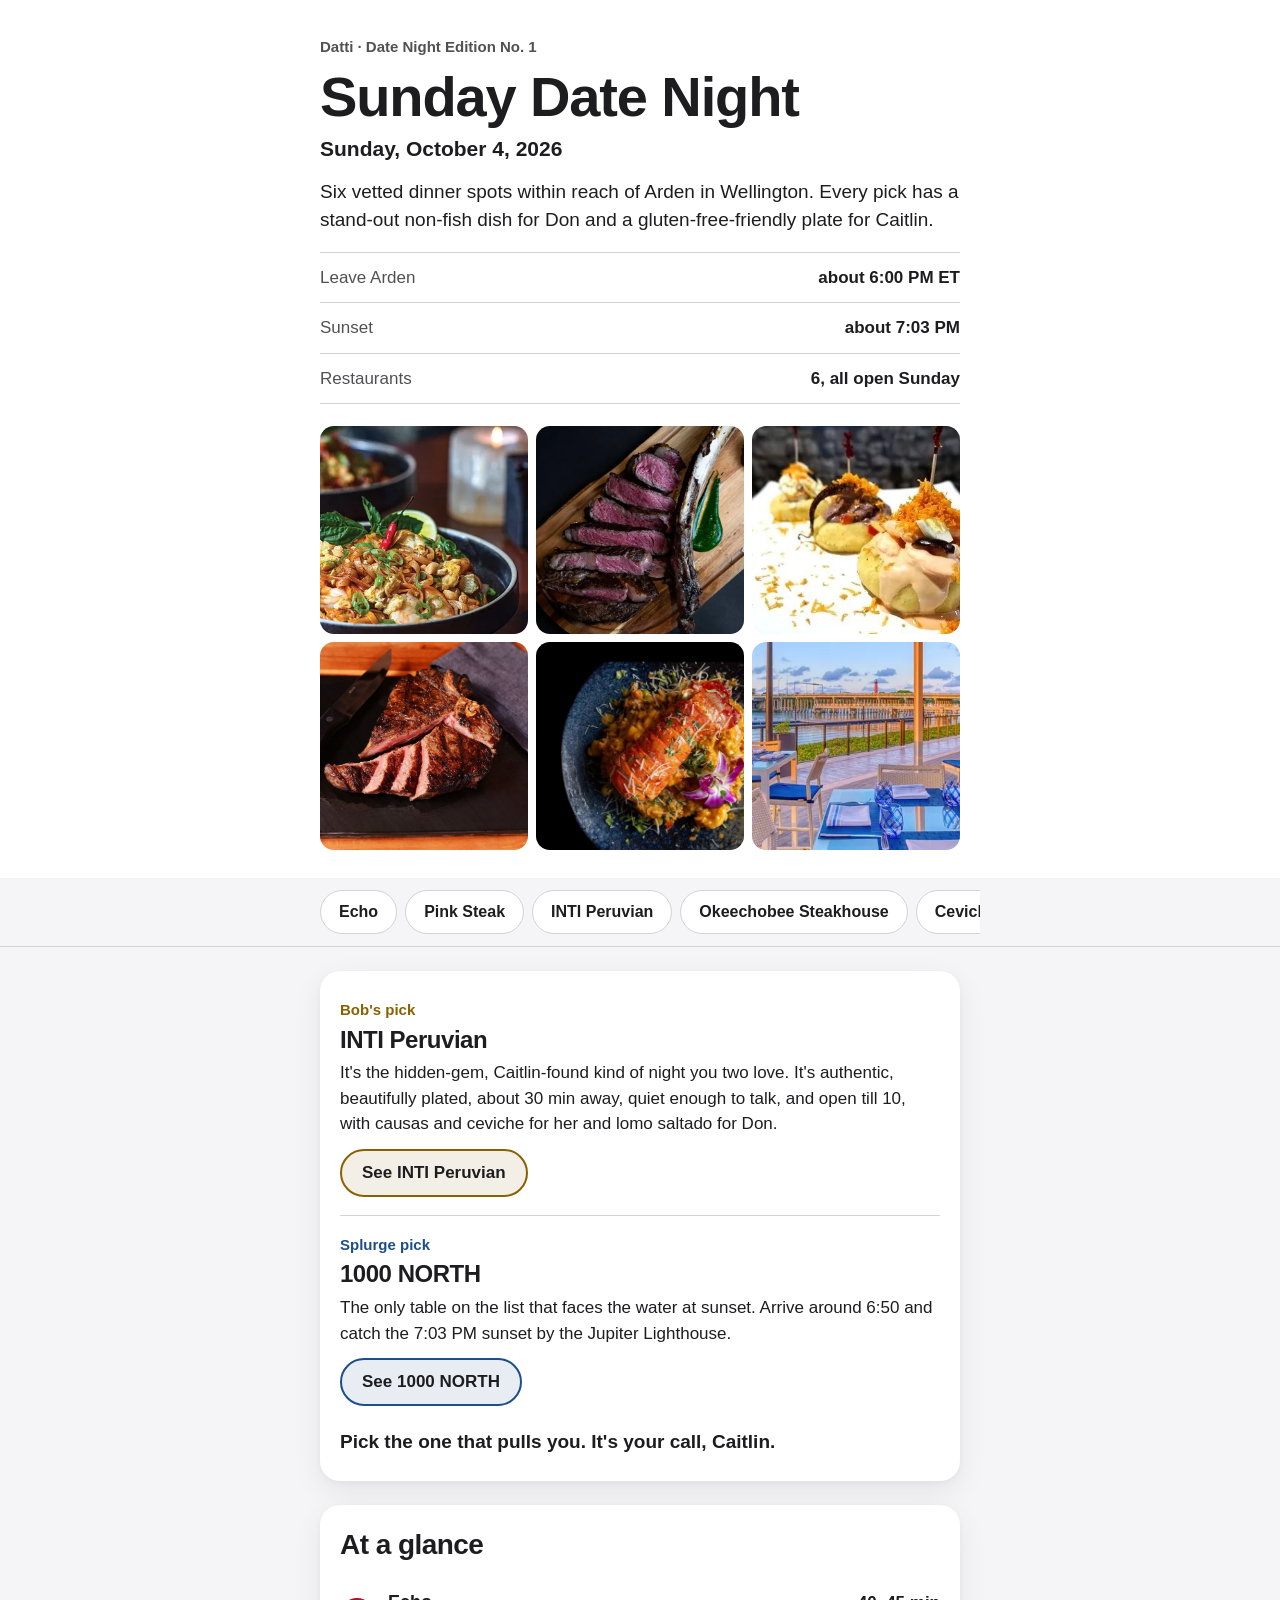
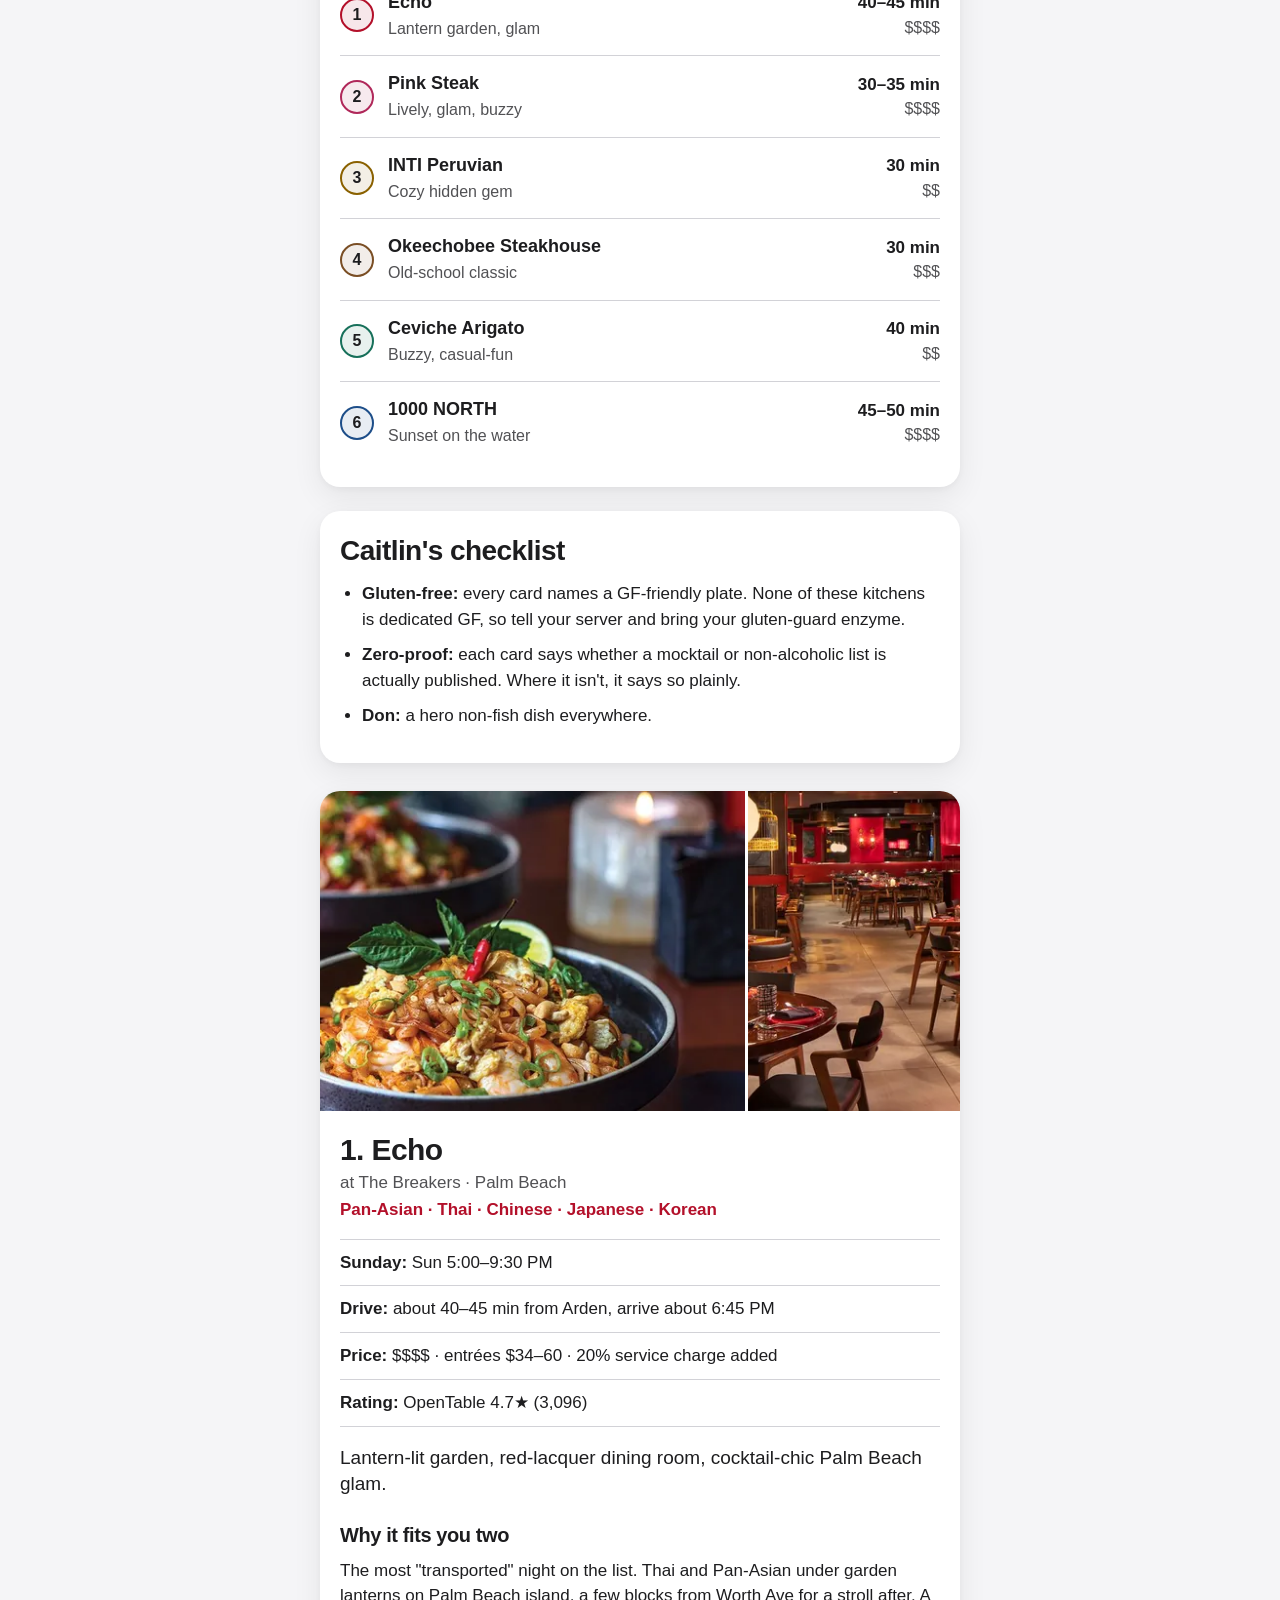
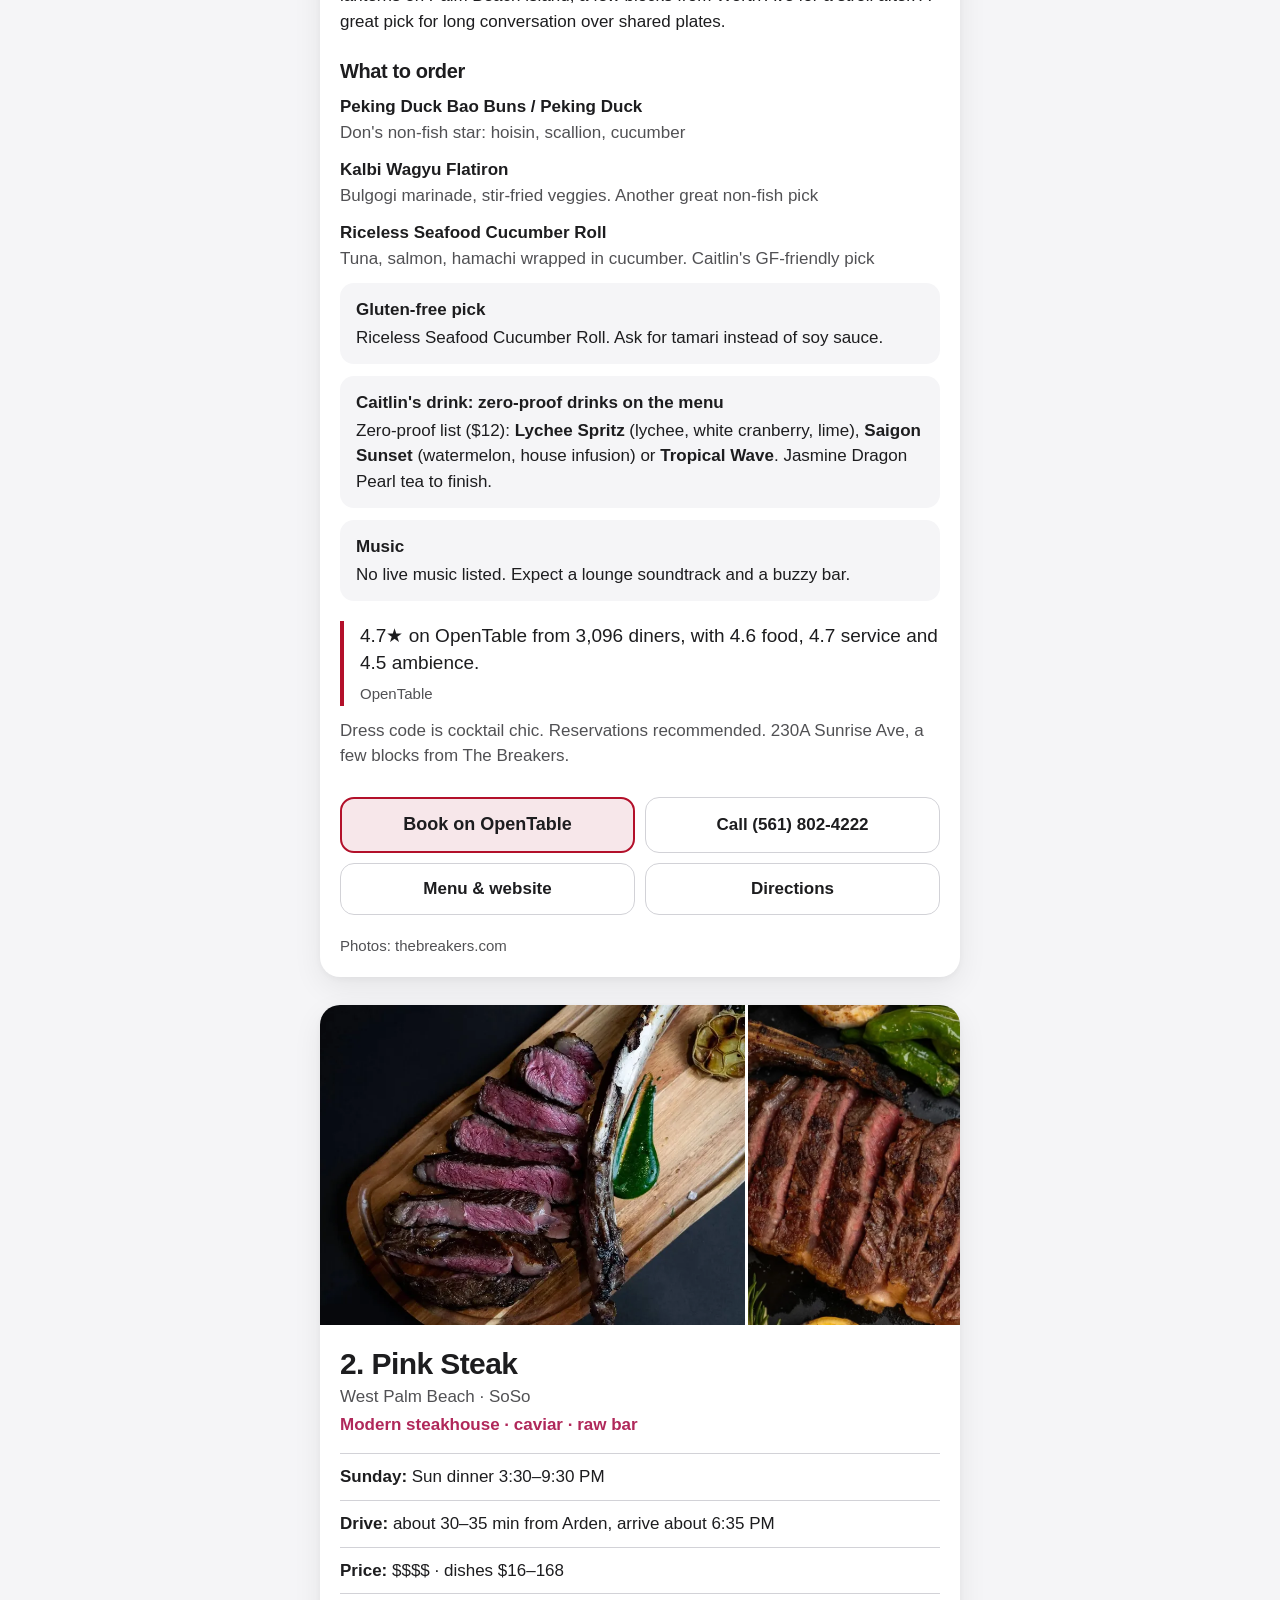
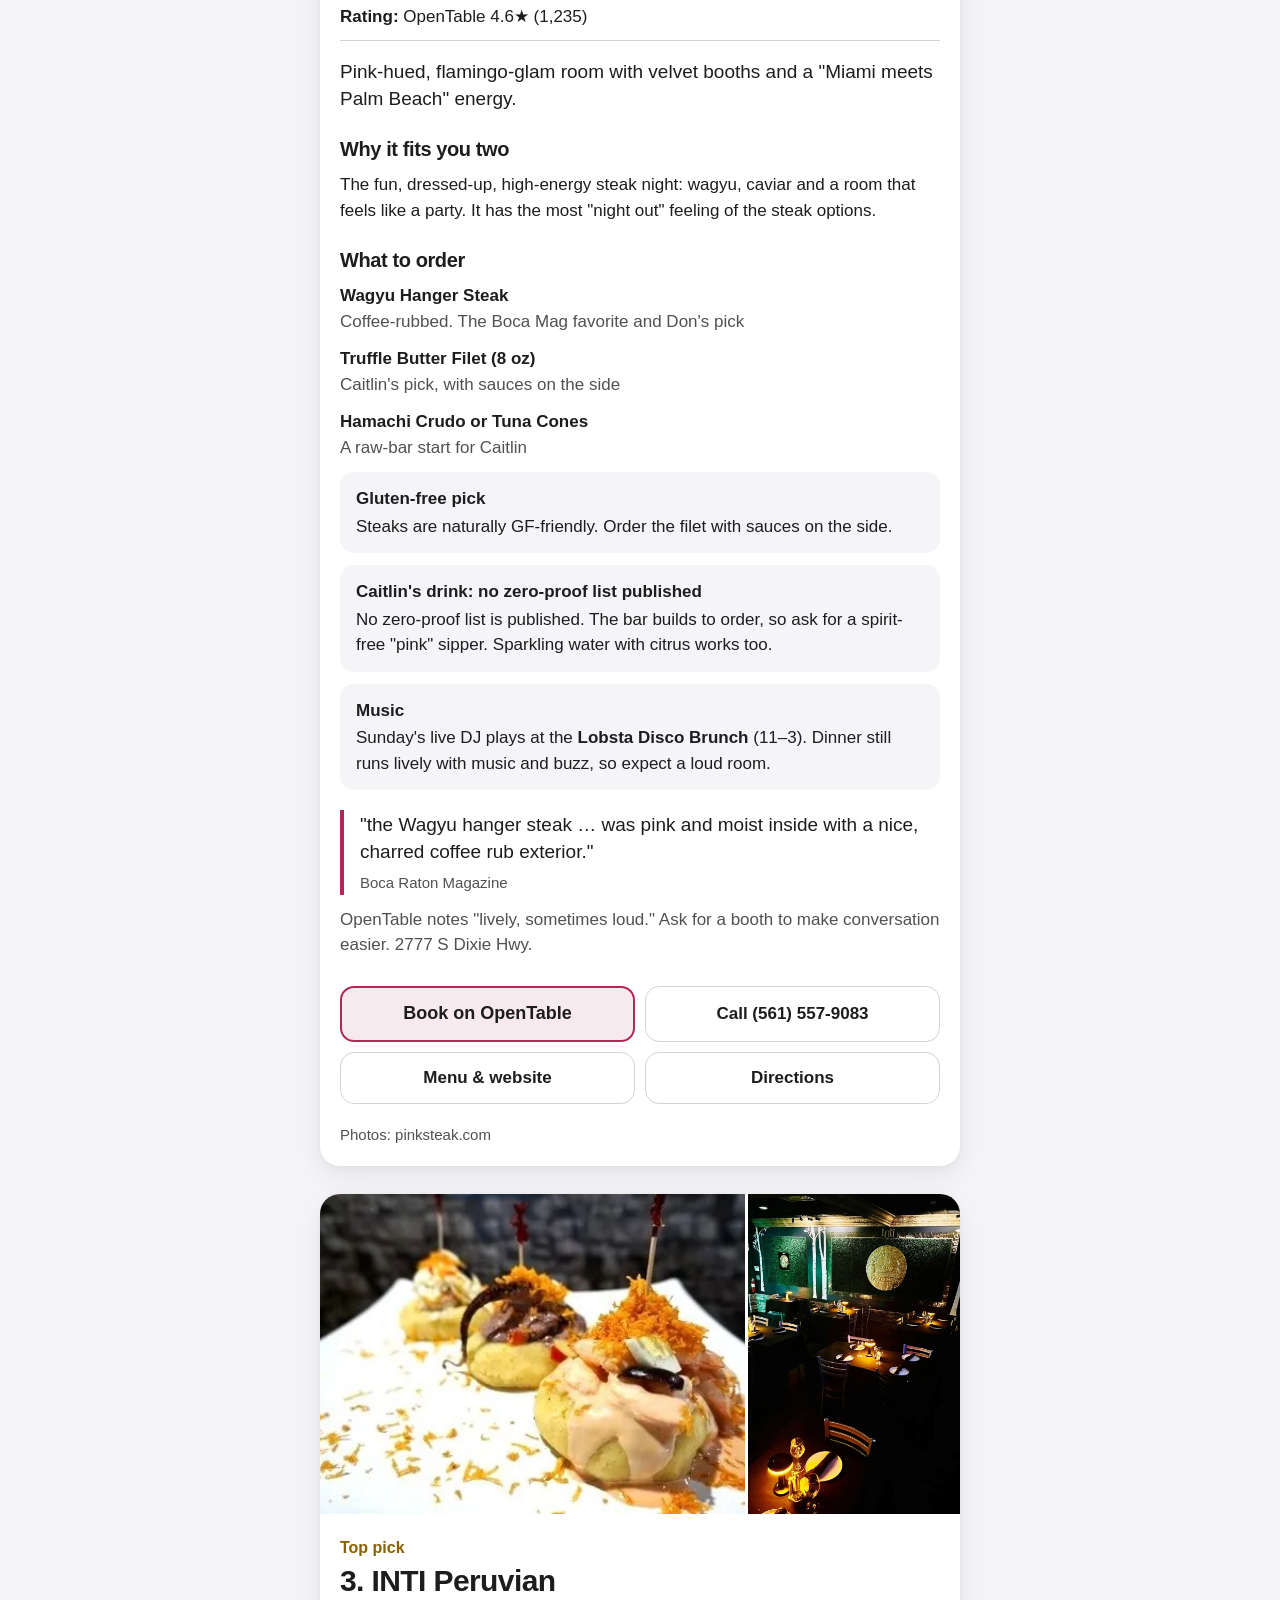
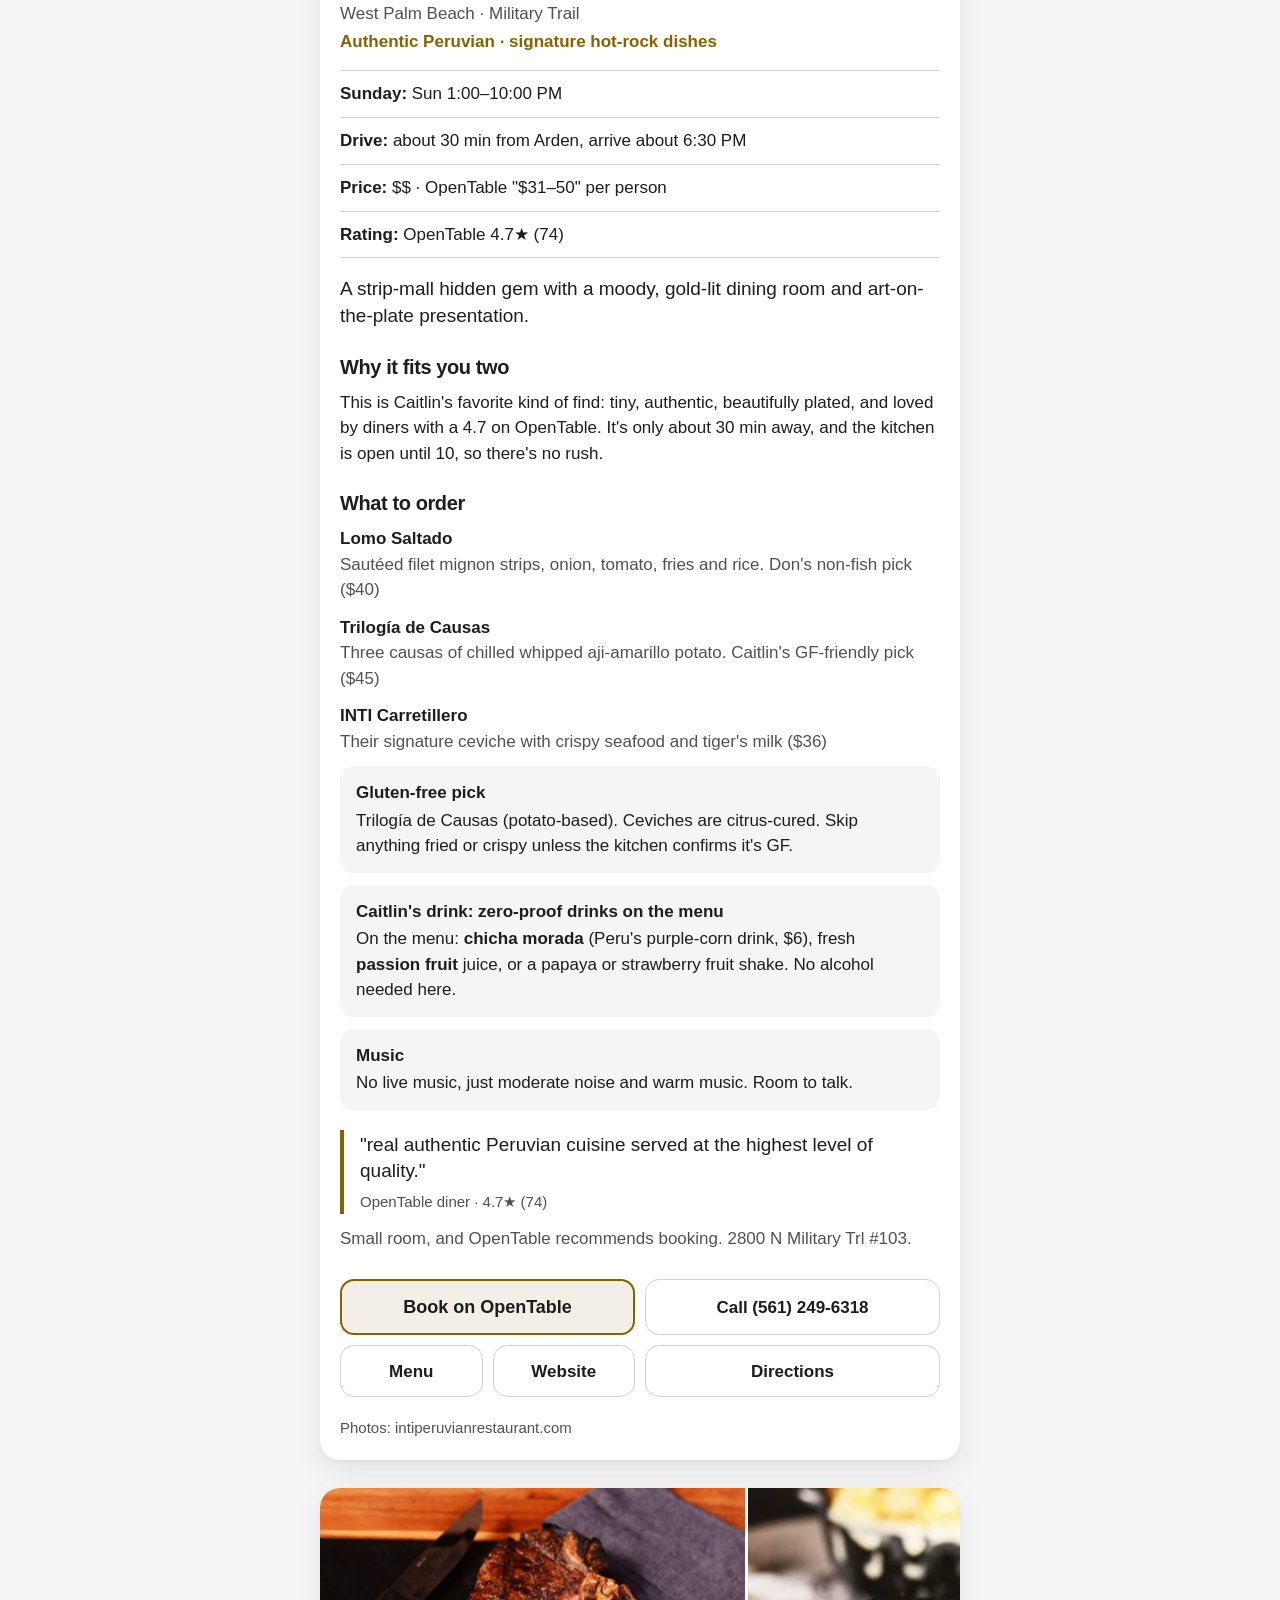
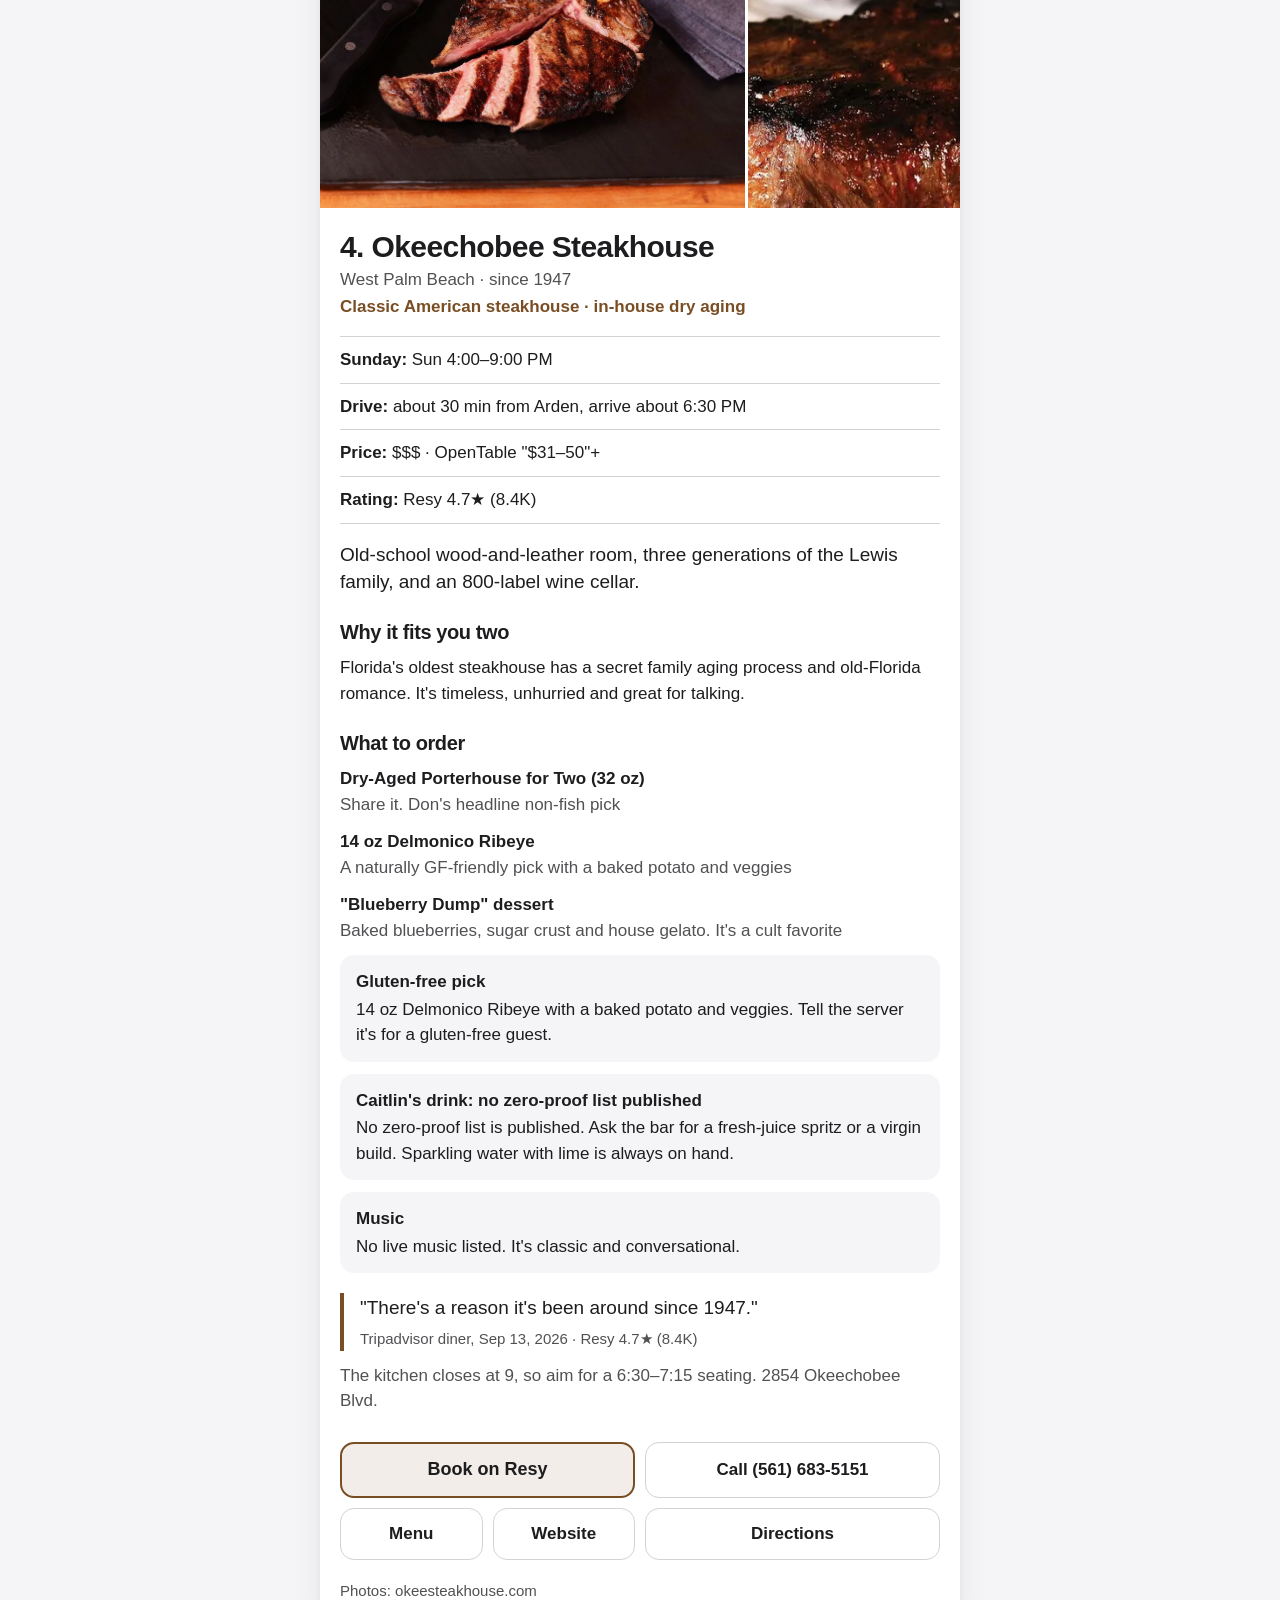
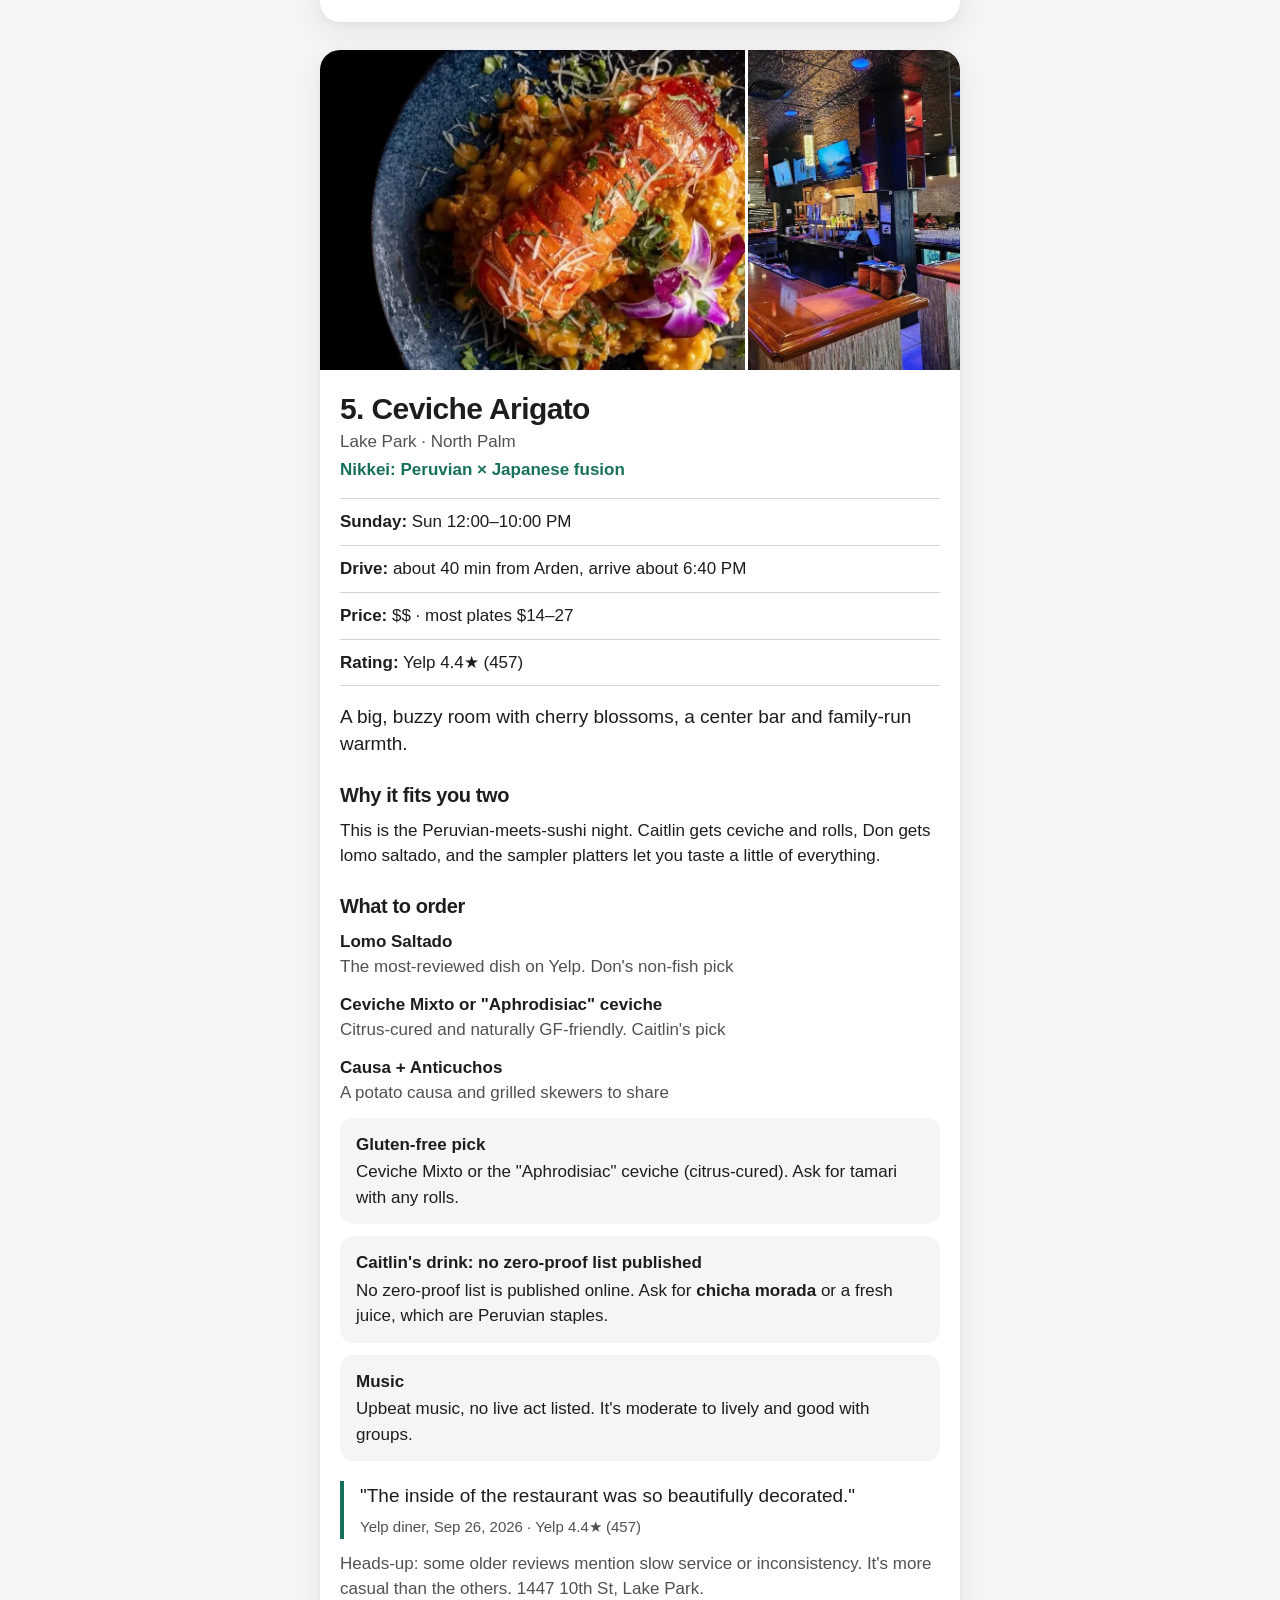
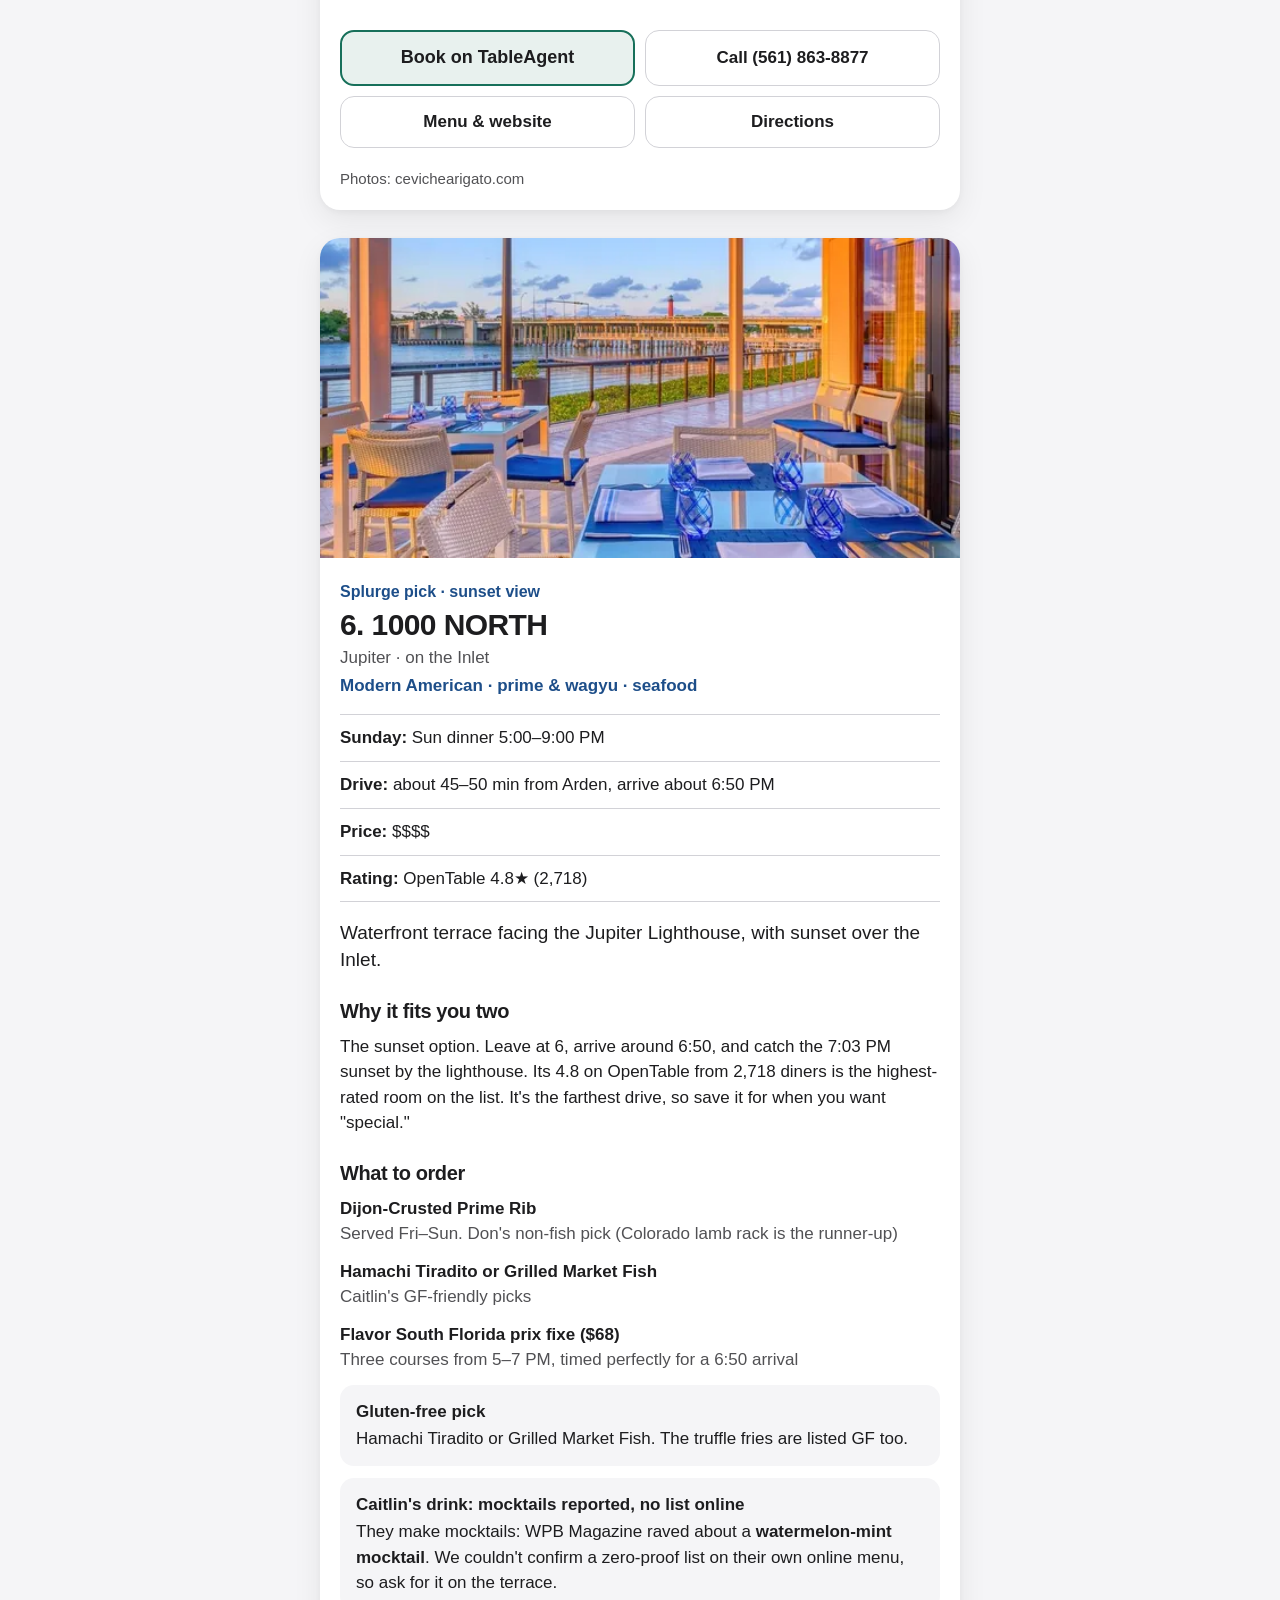
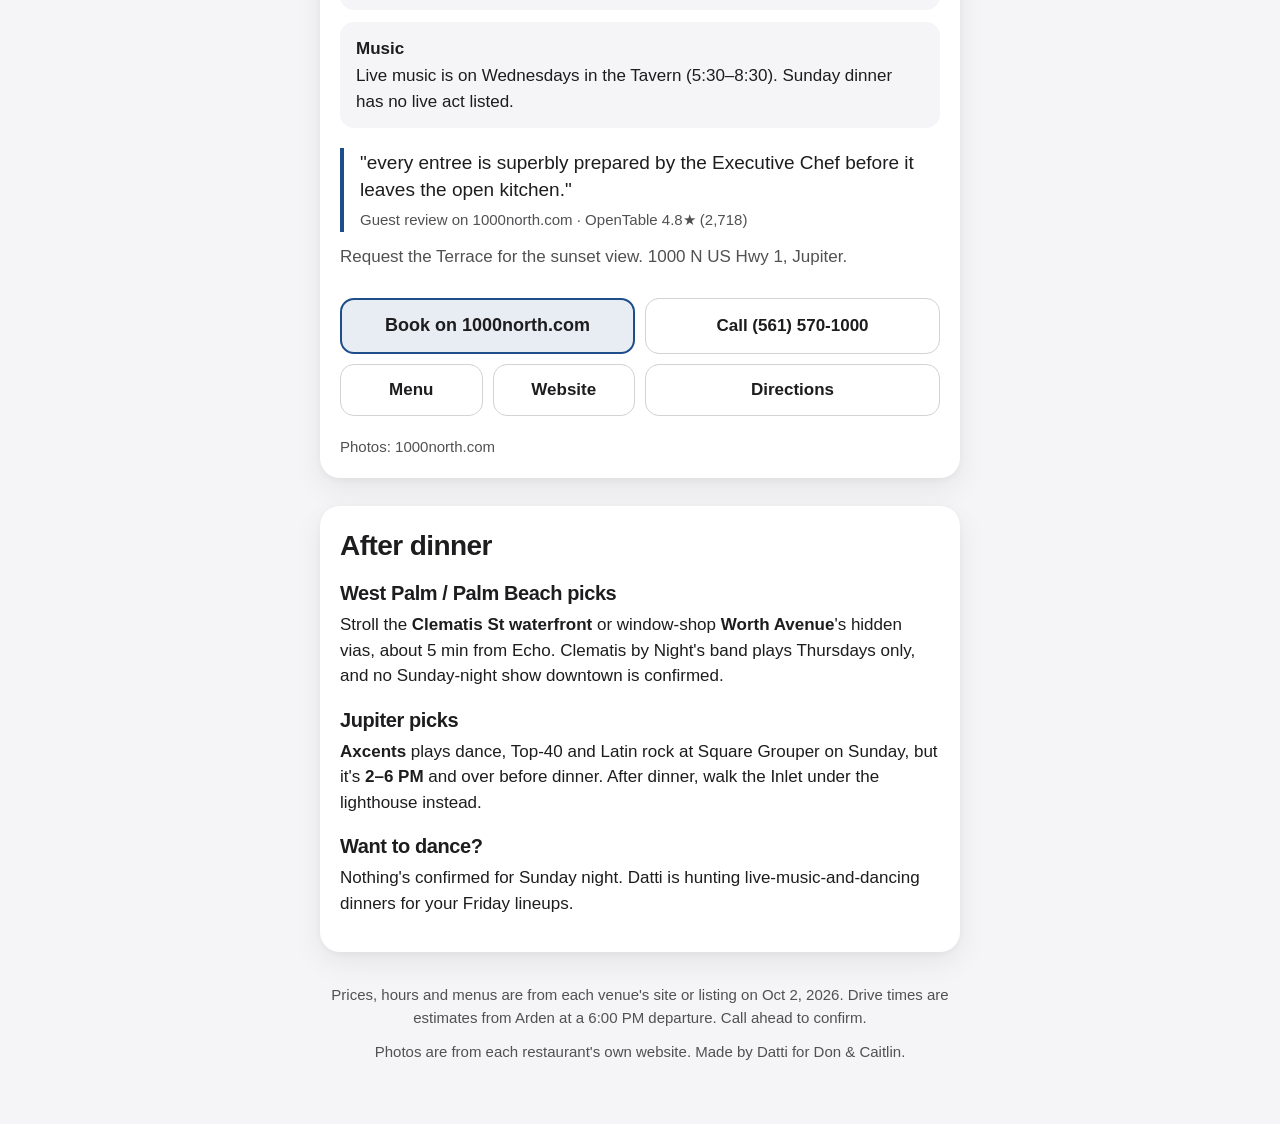
==== index.html @ 5d6d88b9 "v2 redesign: Apple-style light theme, dark text, 17px body" ====
<!doctype html>
<html lang="en">
<head>
<meta charset="utf-8">
<meta name="viewport" content="width=device-width, initial-scale=1, viewport-fit=cover">
<meta name="robots" content="noindex, nofollow">
<meta name="theme-color" content="#f5f5f7">
<meta name="color-scheme" content="light">
<title>Sunday Date Night, Oct 4 · Datti</title>
<meta name="description" content="6 dinner options for Sunday, October 4, 2026. Menus, booking and tap-to-call for each.">
<meta property="og:type" content="website">
<meta property="og:title" content="Sunday Date Night, Oct 4">
<meta property="og:description" content="6 dinner options for Sunday, October 4, 2026. Menus, booking and tap-to-call for each.">
<meta property="og:url" content="https://dfrench222.github.io/date-night/">
<meta property="og:image" content="https://dfrench222.github.io/date-night/photos/og-2026-10-04.jpg">
<meta property="og:image:width" content="1200">
<meta property="og:image:height" content="630">
<meta name="twitter:card" content="summary_large_image">
<meta name="twitter:title" content="Sunday Date Night, Oct 4">
<meta name="twitter:description" content="6 dinner options for Sunday, October 4, 2026. Menus, booking and tap-to-call for each.">
<meta name="twitter:image" content="https://dfrench222.github.io/date-night/photos/og-2026-10-04.jpg">
<link rel="icon" type="image/svg+xml" href="favicon.svg">
<style>:root{
  --ink:#1d1d1f; --ink-2:#515154; --line:#d2d2d7; --bg:#f5f5f7; --card:#fff;
  --radius:20px; --shadow:0 2px 6px rgba(0,0,0,.04),0 10px 30px rgba(0,0,0,.07);
  --font:-apple-system,BlinkMacSystemFont,"SF Pro Text","SF Pro Display","Helvetica Neue",Helvetica,Arial,sans-serif;
  --c:#1d1d1f; --tint:#f0f0f1;
}
*{box-sizing:border-box}
html{-webkit-text-size-adjust:100%;scroll-behavior:smooth;scroll-padding-top:76px}
body{margin:0;font-family:var(--font);color:var(--ink);background:var(--bg);font-size:17px;line-height:1.5;-webkit-font-smoothing:antialiased}
a{color:inherit}
img{display:block;max-width:100%}
h1,h2,h3{margin:0;letter-spacing:-.02em;color:var(--ink)}
p{margin:0 0 12px}
.wrap{max-width:680px;margin:0 auto;padding:0 20px}
/* hero */
.hero{background:var(--card);padding:36px 0 28px}
.eyebrow{font-size:15px;font-weight:600;color:var(--ink-2);margin-bottom:8px}
.hero h1{font-size:40px;line-height:1.08;font-weight:700}
.hero .date{font-size:21px;font-weight:600;color:var(--ink);margin:6px 0 14px}
.lede{font-size:19px;color:var(--ink);line-height:1.45}
.keyfacts{list-style:none;margin:18px 0 22px;padding:0;border-top:1px solid var(--line)}
.keyfacts li{display:flex;justify-content:space-between;gap:16px;padding:12px 0;border-bottom:1px solid var(--line);font-size:17px}
.keyfacts span{color:var(--ink-2)}
.keyfacts b{text-align:right;font-weight:600}
.mosaic{display:grid;grid-template-columns:repeat(3,1fr);gap:8px}
.mosaic a{aspect-ratio:1;border-radius:14px;overflow:hidden}
.mosaic img{width:100%;height:100%;object-fit:cover}
/* jump nav */
.jump{position:sticky;top:0;z-index:10;background:rgba(245,245,247,.92);backdrop-filter:saturate(180%) blur(16px);-webkit-backdrop-filter:saturate(180%) blur(16px);border-bottom:1px solid var(--line)}
.jump-in{max-width:680px;margin:0 auto;display:flex;gap:8px;overflow-x:auto;padding:12px 20px;scrollbar-width:none}
.jump-in::-webkit-scrollbar{display:none}
.jump a{flex:0 0 auto;text-decoration:none;min-height:44px;display:flex;align-items:center;padding:0 18px;border-radius:22px;background:var(--card);border:1px solid var(--line);color:var(--ink);font-weight:600;font-size:16px;white-space:nowrap}
/* panels */
main{padding-bottom:24px}
.panel{background:var(--card);border-radius:var(--radius);box-shadow:var(--shadow);padding:24px 20px;margin:24px 0}
.h2{font-size:28px;line-height:1.15;font-weight:700;margin-bottom:14px}
.pick .row{padding:4px 0 18px}
.pick .row + .row{border-top:1px solid var(--line);padding-top:18px}
.pick .kicker{font-size:15px;font-weight:700;color:var(--c);margin-bottom:4px}
.pick h3{font-size:24px;line-height:1.2;font-weight:700;margin-bottom:6px}
.pick .closer{font-size:19px;font-weight:600;margin:4px 0 0}
.go{display:inline-flex;align-items:center;min-height:48px;padding:0 20px;border-radius:24px;background:var(--tint);border:2px solid var(--c);color:var(--ink);font-weight:600;font-size:17px;text-decoration:none}
.glance a{display:flex;gap:14px;align-items:center;text-decoration:none;padding:14px 0;border-bottom:1px solid var(--line);min-height:64px}
.glance a:last-child{border:0}
.glance .num{flex:0 0 34px;height:34px;border-radius:50%;background:var(--tint);border:2px solid var(--c);color:var(--ink);display:flex;align-items:center;justify-content:center;font-weight:700;font-size:16px}
.glance .t{flex:1;min-width:0}
.glance .t b{display:block;font-size:18px}
.glance .t span{font-size:16px;color:var(--ink-2)}
.glance .r{text-align:right;font-size:16px;color:var(--ink-2);white-space:nowrap}
.glance .r b{display:block;color:var(--ink);font-size:17px}
.check ul{margin:0;padding-left:22px}.check li{margin:10px 0}
/* cards */
.card{background:var(--card);border-radius:var(--radius);overflow:hidden;margin:28px 0;box-shadow:var(--shadow)}
.photos{display:grid;gap:3px}
.photos.n2{grid-template-columns:2fr 1fr}
.photos img{width:100%;height:230px;object-fit:cover}
.card-body{padding:22px 20px 8px}
.badge{font-size:16px;font-weight:700;color:var(--c);margin-bottom:4px}
.card h2{font-size:30px;line-height:1.1;font-weight:700}
.area{font-size:17px;color:var(--ink-2);margin:4px 0 2px}
.cuisine{font-size:17px;font-weight:600;color:var(--c);margin:0 0 16px}
.facts{list-style:none;margin:0 0 18px;padding:0;border-top:1px solid var(--line)}
.facts li{padding:11px 0;border-bottom:1px solid var(--line);font-size:17px;line-height:1.4}
.facts b{font-weight:600}
.vibe{font-size:19px;line-height:1.4;font-weight:500;margin:0 0 16px}
.lbl{font-size:20px;font-weight:700;margin:22px 0 8px}
.dish{margin:0 0 12px}
.dish b{display:block;font-weight:600}
.dish span{color:var(--ink-2)}
.note{border-radius:14px;padding:14px 16px;margin:12px 0;background:var(--bg)}
.note .nt{font-weight:700;margin-bottom:2px}
.quote{margin:20px 0 12px;padding:2px 0 2px 16px;border-left:4px solid var(--c);font-size:19px;line-height:1.4;font-weight:500}
.quote small{display:block;font-size:15px;font-weight:400;color:var(--ink-2);margin-top:6px}
.heads{color:var(--ink-2)}
.actions{display:grid;grid-template-columns:1fr 1fr;gap:10px;padding:8px 20px 20px}
.btn{display:flex;align-items:center;justify-content:center;text-align:center;min-height:52px;padding:10px 12px;border-radius:14px;text-decoration:none;font-weight:600;font-size:17px;border:1px solid var(--line);color:var(--ink);background:var(--card);line-height:1.25}
.btn.primary{grid-column:1/-1;background:var(--tint);border:2px solid var(--c);font-size:18px;min-height:56px}
.btn.full{grid-column:1/-1}
.btn:active{transform:scale(.985)}
.btn:focus-visible,.go:focus-visible,.jump a:focus-visible{outline:3px solid #0071e3;outline-offset:2px}
.credit{font-size:15px;color:var(--ink-2);padding:0 20px 20px;margin:0}
#after h3{font-size:20px;font-weight:700;margin:16px 0 4px}
.foot{font-size:15px;color:var(--ink-2);padding:8px 0 48px;text-align:center}
@media (min-width:700px){
  .hero h1{font-size:56px}
  .photos img{height:320px}
  .actions{grid-template-columns:repeat(4,1fr)}
  .btn.primary,.btn.full{grid-column:span 2}
}
@media (prefers-reduced-motion:reduce){html{scroll-behavior:auto}.btn:active{transform:none}}
</style>
</head>
<body>
<header class="hero">
  <div class="wrap">
    <div class="eyebrow">Datti · Date Night Edition No. 1</div>
    <h1>Sunday Date Night</h1>
    <div class="date">Sunday, October 4, 2026</div>
    <p class="lede">Six vetted dinner spots within reach of Arden in Wellington. Every pick has a stand-out non-fish dish for Don and a gluten-free-friendly plate for Caitlin.</p>
    <ul class="keyfacts"><li><span>Leave Arden</span><b>about 6:00 PM ET</b></li><li><span>Sunset</span><b>about 7:03 PM</b></li><li><span>Restaurants</span><b>6, all open Sunday</b></li></ul>
    <div class="mosaic"><a href="#echo" aria-label="Echo"><img src="photos/echo1.webp" alt="Echo"></a><a href="#pink" aria-label="Pink Steak"><img src="photos/pink1.webp" alt="Pink Steak"></a><a href="#inti" aria-label="INTI Peruvian"><img src="photos/inti3.webp" alt="INTI Peruvian"></a><a href="#okee" aria-label="Okeechobee Steakhouse"><img src="photos/okee1.webp" alt="Okeechobee Steakhouse"></a><a href="#cev" aria-label="Ceviche Arigato"><img src="photos/cev3.webp" alt="Ceviche Arigato"></a><a href="#n1k" aria-label="1000 NORTH"><img src="photos/n1k3.webp" alt="1000 NORTH"></a></div>
  </div>
</header>
<nav class="jump" aria-label="Jump to a restaurant"><div class="jump-in"><a href="#echo">Echo</a><a href="#pink">Pink Steak</a><a href="#inti">INTI Peruvian</a><a href="#okee">Okeechobee Steakhouse</a><a href="#cev">Ceviche Arigato</a><a href="#n1k">1000 NORTH</a><a href="#after">After dinner</a></div></nav>
<main class="wrap">
  <section class="panel pick" aria-label="Our picks"><div class="row" style="--c:#8a6100;--tint:#f3efe6"><div class="kicker">Bob&#x27;s pick</div><h3>INTI Peruvian</h3><p>It&#x27;s the hidden-gem, Caitlin-found kind of night you two love. It&#x27;s authentic, beautifully plated, about 30 min away, quiet enough to talk, and open till 10, with causas and ceviche for her and lomo saltado for Don.</p><a class="go" href="#inti">See INTI Peruvian</a></div><div class="row" style="--c:#1d4e89;--tint:#e8edf3"><div class="kicker">Splurge pick</div><h3>1000 NORTH</h3><p>The only table on the list that faces the water at sunset. Arrive around 6:50 and catch the 7:03 PM sunset by the Jupiter Lighthouse.</p><a class="go" href="#n1k">See 1000 NORTH</a></div><p class="closer">Pick the one that pulls you. It&#x27;s your call, Caitlin.</p></section>
  <section class="panel" aria-labelledby="glance-h">
    <h2 class="h2" id="glance-h">At a glance</h2>
    <div class="glance"><a href="#echo" style="--c:#b3102a;--tint:#f7e7ea"><span class="num">1</span><span class="t"><b>Echo</b><span>Lantern garden, glam</span></span><span class="r"><b>40–45 min</b>$$$$</span></a><a href="#pink" style="--c:#b0285a;--tint:#f7eaee"><span class="num">2</span><span class="t"><b>Pink Steak</b><span>Lively, glam, buzzy</span></span><span class="r"><b>30–35 min</b>$$$$</span></a><a href="#inti" style="--c:#8a6100;--tint:#f3efe6"><span class="num">3</span><span class="t"><b>INTI Peruvian</b><span>Cozy hidden gem</span></span><span class="r"><b>30 min</b>$$</span></a><a href="#okee" style="--c:#7a4e24;--tint:#f2ede9"><span class="num">4</span><span class="t"><b>Okeechobee Steakhouse</b><span>Old-school classic</span></span><span class="r"><b>30 min</b>$$$</span></a><a href="#cev" style="--c:#17705a;--tint:#e8f1ee"><span class="num">5</span><span class="t"><b>Ceviche Arigato</b><span>Buzzy, casual-fun</span></span><span class="r"><b>40 min</b>$$</span></a><a href="#n1k" style="--c:#1d4e89;--tint:#e8edf3"><span class="num">6</span><span class="t"><b>1000 NORTH</b><span>Sunset on the water</span></span><span class="r"><b>45–50 min</b>$$$$</span></a></div>
  </section>
  <section class="panel check" aria-labelledby="check-h">
    <h2 class="h2" id="check-h">Caitlin's checklist</h2>
    <ul><li><b>Gluten-free:</b> every card names a GF-friendly plate. None of these kitchens is dedicated GF, so tell your server and bring your gluten-guard enzyme.</li><li><b>Zero-proof:</b> each card says whether a mocktail or non-alcoholic list is actually published. Where it isn't, it says so plainly.</li><li><b>Don:</b> a hero non-fish dish everywhere.</li></ul>
  </section>
  <article class="card" id="echo" style="--c:#b3102a;--tint:#f7e7ea" aria-labelledby="echo-h">
  <div class="photos n2"><img src="photos/echo1.webp" alt="Echo, photo from thebreakers.com" loading="lazy" decoding="async"><img src="photos/echo3.webp" alt="Echo, photo from thebreakers.com" loading="lazy" decoding="async"></div>
  <div class="card-body">
    
    <h2 id="echo-h">1. Echo</h2>
    <p class="area">at The Breakers · Palm Beach</p>
    <p class="cuisine">Pan-Asian · Thai · Chinese · Japanese · Korean</p>
    <ul class="facts">
      <li><b>Sunday:</b> Sun 5:00–9:30 PM</li>
      <li><b>Drive:</b> about 40–45 min from Arden, arrive about 6:45 PM</li>
      <li><b>Price:</b> $$$$ · entrées $34–60 · 20% service charge added</li>
      <li><b>Rating:</b> OpenTable 4.7★ (3,096)</li>
    </ul>
    <p class="vibe">Lantern-lit garden, red-lacquer dining room, cocktail-chic Palm Beach glam.</p>
    <h3 class="lbl">Why it fits you two</h3>
    <p>The most &quot;transported&quot; night on the list. Thai and Pan-Asian under garden lanterns on Palm Beach island, a few blocks from Worth Ave for a stroll after. A great pick for long conversation over shared plates.</p>
    <h3 class="lbl">What to order</h3>
    <div class="dish"><b>Peking Duck Bao Buns / Peking Duck</b><span>Don&#x27;s non-fish star: hoisin, scallion, cucumber</span></div><div class="dish"><b>Kalbi Wagyu Flatiron</b><span>Bulgogi marinade, stir-fried veggies. Another great non-fish pick</span></div><div class="dish"><b>Riceless Seafood Cucumber Roll</b><span>Tuna, salmon, hamachi wrapped in cucumber. Caitlin&#x27;s GF-friendly pick</span></div>
    <div class="note"><div class="nt">Gluten-free pick</div>Riceless Seafood Cucumber Roll. Ask for tamari instead of soy sauce.</div>
    <div class="note"><div class="nt">Caitlin's drink: zero-proof drinks on the menu</div>Zero-proof list ($12): <b>Lychee Spritz</b> (lychee, white cranberry, lime), <b>Saigon Sunset</b> (watermelon, house infusion) or <b>Tropical Wave</b>. Jasmine Dragon Pearl tea to finish.</div>
    <div class="note"><div class="nt">Music</div>No live music listed. Expect a lounge soundtrack and a buzzy bar.</div>
    <blockquote class="quote">4.7★ on OpenTable from 3,096 diners, with 4.6 food, 4.7 service and 4.5 ambience.<small>OpenTable</small></blockquote>
    <p class="heads">Dress code is cocktail chic. Reservations recommended. 230A Sunrise Ave, a few blocks from The Breakers.</p>
  </div>
  <div class="actions">
    <a class="btn primary" href="https://www.opentable.com/echo" target="_blank" rel="noopener">Book on OpenTable</a>
    <a class="btn full" href="tel:+15618024222">Call (561) 802-4222</a>
    <a class="btn full" href="https://www.thebreakers.com/dining/echo/" target="_blank" rel="noopener">Menu &amp; website</a>
    <a class="btn full" href="https://www.google.com/maps/search/?api=1&amp;query=Echo+230A+Sunrise+Ave+Palm+Beach+FL" target="_blank" rel="noopener">Directions</a>
  </div>
  <p class="credit">Photos: thebreakers.com</p>
</article>
<article class="card" id="pink" style="--c:#b0285a;--tint:#f7eaee" aria-labelledby="pink-h">
  <div class="photos n2"><img src="photos/pink1.webp" alt="Pink Steak, photo from pinksteak.com" loading="lazy" decoding="async"><img src="photos/pink2.webp" alt="Pink Steak, photo from pinksteak.com" loading="lazy" decoding="async"></div>
  <div class="card-body">
    
    <h2 id="pink-h">2. Pink Steak</h2>
    <p class="area">West Palm Beach · SoSo</p>
    <p class="cuisine">Modern steakhouse · caviar · raw bar</p>
    <ul class="facts">
      <li><b>Sunday:</b> Sun dinner 3:30–9:30 PM</li>
      <li><b>Drive:</b> about 30–35 min from Arden, arrive about 6:35 PM</li>
      <li><b>Price:</b> $$$$ · dishes $16–168</li>
      <li><b>Rating:</b> OpenTable 4.6★ (1,235)</li>
    </ul>
    <p class="vibe">Pink-hued, flamingo-glam room with velvet booths and a &quot;Miami meets Palm Beach&quot; energy.</p>
    <h3 class="lbl">Why it fits you two</h3>
    <p>The fun, dressed-up, high-energy steak night: wagyu, caviar and a room that feels like a party. It has the most &quot;night out&quot; feeling of the steak options.</p>
    <h3 class="lbl">What to order</h3>
    <div class="dish"><b>Wagyu Hanger Steak</b><span>Coffee-rubbed. The Boca Mag favorite and Don&#x27;s pick</span></div><div class="dish"><b>Truffle Butter Filet (8 oz)</b><span>Caitlin&#x27;s pick, with sauces on the side</span></div><div class="dish"><b>Hamachi Crudo or Tuna Cones</b><span>A raw-bar start for Caitlin</span></div>
    <div class="note"><div class="nt">Gluten-free pick</div>Steaks are naturally GF-friendly. Order the filet with sauces on the side.</div>
    <div class="note"><div class="nt">Caitlin's drink: no zero-proof list published</div>No zero-proof list is published. The bar builds to order, so ask for a spirit-free "pink" sipper. Sparkling water with citrus works too.</div>
    <div class="note"><div class="nt">Music</div>Sunday's live DJ plays at the <b>Lobsta Disco Brunch</b> (11–3). Dinner still runs lively with music and buzz, so expect a loud room.</div>
    <blockquote class="quote">&quot;the Wagyu hanger steak … was pink and moist inside with a nice, charred coffee rub exterior.&quot;<small>Boca Raton Magazine</small></blockquote>
    <p class="heads">OpenTable notes &quot;lively, sometimes loud.&quot; Ask for a booth to make conversation easier. 2777 S Dixie Hwy.</p>
  </div>
  <div class="actions">
    <a class="btn primary" href="https://www.opentable.com/r/pink-steak-west-palm-beach" target="_blank" rel="noopener">Book on OpenTable</a>
    <a class="btn full" href="tel:+15615579083">Call (561) 557-9083</a>
    <a class="btn full" href="https://www.pinksteak.com/" target="_blank" rel="noopener">Menu &amp; website</a>
    <a class="btn full" href="https://www.google.com/maps/search/?api=1&amp;query=Pink+Steak+2777+S+Dixie+Hwy+West+Palm+Beach+FL" target="_blank" rel="noopener">Directions</a>
  </div>
  <p class="credit">Photos: pinksteak.com</p>
</article>
<article class="card" id="inti" style="--c:#8a6100;--tint:#f3efe6" aria-labelledby="inti-h">
  <div class="photos n2"><img src="photos/inti3.webp" alt="INTI Peruvian, photo from intiperuvianrestaurant.com" loading="lazy" decoding="async"><img src="photos/inti2.webp" alt="INTI Peruvian, photo from intiperuvianrestaurant.com" loading="lazy" decoding="async"></div>
  <div class="card-body">
    <div class="badge">Top pick</div>
    <h2 id="inti-h">3. INTI Peruvian</h2>
    <p class="area">West Palm Beach · Military Trail</p>
    <p class="cuisine">Authentic Peruvian · signature hot-rock dishes</p>
    <ul class="facts">
      <li><b>Sunday:</b> Sun 1:00–10:00 PM</li>
      <li><b>Drive:</b> about 30 min from Arden, arrive about 6:30 PM</li>
      <li><b>Price:</b> $$ · OpenTable &quot;$31–50&quot; per person</li>
      <li><b>Rating:</b> OpenTable 4.7★ (74)</li>
    </ul>
    <p class="vibe">A strip-mall hidden gem with a moody, gold-lit dining room and art-on-the-plate presentation.</p>
    <h3 class="lbl">Why it fits you two</h3>
    <p>This is Caitlin&#x27;s favorite kind of find: tiny, authentic, beautifully plated, and loved by diners with a 4.7 on OpenTable. It&#x27;s only about 30 min away, and the kitchen is open until 10, so there&#x27;s no rush.</p>
    <h3 class="lbl">What to order</h3>
    <div class="dish"><b>Lomo Saltado</b><span>Sautéed filet mignon strips, onion, tomato, fries and rice. Don&#x27;s non-fish pick ($40)</span></div><div class="dish"><b>Trilogía de Causas</b><span>Three causas of chilled whipped aji-amarillo potato. Caitlin&#x27;s GF-friendly pick ($45)</span></div><div class="dish"><b>INTI Carretillero</b><span>Their signature ceviche with crispy seafood and tiger&#x27;s milk ($36)</span></div>
    <div class="note"><div class="nt">Gluten-free pick</div>Trilogía de Causas (potato-based). Ceviches are citrus-cured. Skip anything fried or crispy unless the kitchen confirms it&#x27;s GF.</div>
    <div class="note"><div class="nt">Caitlin's drink: zero-proof drinks on the menu</div>On the menu: <b>chicha morada</b> (Peru's purple-corn drink, $6), fresh <b>passion fruit</b> juice, or a papaya or strawberry fruit shake. No alcohol needed here.</div>
    <div class="note"><div class="nt">Music</div>No live music, just moderate noise and warm music. Room to talk.</div>
    <blockquote class="quote">&quot;real authentic Peruvian cuisine served at the highest level of quality.&quot;<small>OpenTable diner · 4.7★ (74)</small></blockquote>
    <p class="heads">Small room, and OpenTable recommends booking. 2800 N Military Trl #103.</p>
  </div>
  <div class="actions">
    <a class="btn primary" href="https://www.opentable.com/r/inti-peruvian-cuisine-west-palm-beach" target="_blank" rel="noopener">Book on OpenTable</a>
    <a class="btn full" href="tel:+15612496318">Call (561) 249-6318</a>
    <a class="btn" href="https://www.intiperuvianrestaurant.com/menu-1?menu=menu" target="_blank" rel="noopener">Menu</a><a class="btn" href="https://www.intiperuvianrestaurant.com/" target="_blank" rel="noopener">Website</a>
    <a class="btn full" href="https://www.google.com/maps/search/?api=1&amp;query=INTI+Peruvian+Cuisine+2800+N+Military+Trail+West+Palm+Beach+FL" target="_blank" rel="noopener">Directions</a>
  </div>
  <p class="credit">Photos: intiperuvianrestaurant.com</p>
</article>
<article class="card" id="okee" style="--c:#7a4e24;--tint:#f2ede9" aria-labelledby="okee-h">
  <div class="photos n2"><img src="photos/okee1.webp" alt="Okeechobee Steakhouse, photo from okeesteakhouse.com" loading="lazy" decoding="async"><img src="photos/okee2.webp" alt="Okeechobee Steakhouse, photo from okeesteakhouse.com" loading="lazy" decoding="async"></div>
  <div class="card-body">
    
    <h2 id="okee-h">4. Okeechobee Steakhouse</h2>
    <p class="area">West Palm Beach · since 1947</p>
    <p class="cuisine">Classic American steakhouse · in-house dry aging</p>
    <ul class="facts">
      <li><b>Sunday:</b> Sun 4:00–9:00 PM</li>
      <li><b>Drive:</b> about 30 min from Arden, arrive about 6:30 PM</li>
      <li><b>Price:</b> $$$ · OpenTable &quot;$31–50&quot;+</li>
      <li><b>Rating:</b> Resy 4.7★ (8.4K)</li>
    </ul>
    <p class="vibe">Old-school wood-and-leather room, three generations of the Lewis family, and an 800-label wine cellar.</p>
    <h3 class="lbl">Why it fits you two</h3>
    <p>Florida&#x27;s oldest steakhouse has a secret family aging process and old-Florida romance. It&#x27;s timeless, unhurried and great for talking.</p>
    <h3 class="lbl">What to order</h3>
    <div class="dish"><b>Dry-Aged Porterhouse for Two (32 oz)</b><span>Share it. Don&#x27;s headline non-fish pick</span></div><div class="dish"><b>14 oz Delmonico Ribeye</b><span>A naturally GF-friendly pick with a baked potato and veggies</span></div><div class="dish"><b>&quot;Blueberry Dump&quot; dessert</b><span>Baked blueberries, sugar crust and house gelato. It&#x27;s a cult favorite</span></div>
    <div class="note"><div class="nt">Gluten-free pick</div>14 oz Delmonico Ribeye with a baked potato and veggies. Tell the server it&#x27;s for a gluten-free guest.</div>
    <div class="note"><div class="nt">Caitlin's drink: no zero-proof list published</div>No zero-proof list is published. Ask the bar for a fresh-juice spritz or a virgin build. Sparkling water with lime is always on hand.</div>
    <div class="note"><div class="nt">Music</div>No live music listed. It's classic and conversational.</div>
    <blockquote class="quote">&quot;There&#x27;s a reason it&#x27;s been around since 1947.&quot;<small>Tripadvisor diner, Sep 13, 2026 · Resy 4.7★ (8.4K)</small></blockquote>
    <p class="heads">The kitchen closes at 9, so aim for a 6:30–7:15 seating. 2854 Okeechobee Blvd.</p>
  </div>
  <div class="actions">
    <a class="btn primary" href="https://resy.com/cities/palm-beach-fl/venues/okeechobee-steakhouse" target="_blank" rel="noopener">Book on Resy</a>
    <a class="btn full" href="tel:+15616835151">Call (561) 683-5151</a>
    <a class="btn" href="https://www.okeesteakhouse.com/dinner" target="_blank" rel="noopener">Menu</a><a class="btn" href="https://www.okeesteakhouse.com/" target="_blank" rel="noopener">Website</a>
    <a class="btn full" href="https://www.google.com/maps/search/?api=1&amp;query=Okeechobee+Steakhouse+2854+Okeechobee+Blvd+West+Palm+Beach+FL" target="_blank" rel="noopener">Directions</a>
  </div>
  <p class="credit">Photos: okeesteakhouse.com</p>
</article>
<article class="card" id="cev" style="--c:#17705a;--tint:#e8f1ee" aria-labelledby="cev-h">
  <div class="photos n2"><img src="photos/cev3.webp" alt="Ceviche Arigato, photo from cevichearigato.com" loading="lazy" decoding="async"><img src="photos/cev1.webp" alt="Ceviche Arigato, photo from cevichearigato.com" loading="lazy" decoding="async"></div>
  <div class="card-body">
    
    <h2 id="cev-h">5. Ceviche Arigato</h2>
    <p class="area">Lake Park · North Palm</p>
    <p class="cuisine">Nikkei: Peruvian × Japanese fusion</p>
    <ul class="facts">
      <li><b>Sunday:</b> Sun 12:00–10:00 PM</li>
      <li><b>Drive:</b> about 40 min from Arden, arrive about 6:40 PM</li>
      <li><b>Price:</b> $$ · most plates $14–27</li>
      <li><b>Rating:</b> Yelp 4.4★ (457)</li>
    </ul>
    <p class="vibe">A big, buzzy room with cherry blossoms, a center bar and family-run warmth.</p>
    <h3 class="lbl">Why it fits you two</h3>
    <p>This is the Peruvian-meets-sushi night. Caitlin gets ceviche and rolls, Don gets lomo saltado, and the sampler platters let you taste a little of everything.</p>
    <h3 class="lbl">What to order</h3>
    <div class="dish"><b>Lomo Saltado</b><span>The most-reviewed dish on Yelp. Don&#x27;s non-fish pick</span></div><div class="dish"><b>Ceviche Mixto or &quot;Aphrodisiac&quot; ceviche</b><span>Citrus-cured and naturally GF-friendly. Caitlin&#x27;s pick</span></div><div class="dish"><b>Causa + Anticuchos</b><span>A potato causa and grilled skewers to share</span></div>
    <div class="note"><div class="nt">Gluten-free pick</div>Ceviche Mixto or the &quot;Aphrodisiac&quot; ceviche (citrus-cured). Ask for tamari with any rolls.</div>
    <div class="note"><div class="nt">Caitlin's drink: no zero-proof list published</div>No zero-proof list is published online. Ask for <b>chicha morada</b> or a fresh juice, which are Peruvian staples.</div>
    <div class="note"><div class="nt">Music</div>Upbeat music, no live act listed. It's moderate to lively and good with groups.</div>
    <blockquote class="quote">&quot;The inside of the restaurant was so beautifully decorated.&quot;<small>Yelp diner, Sep 26, 2026 · Yelp 4.4★ (457)</small></blockquote>
    <p class="heads">Heads-up: some older reviews mention slow service or inconsistency. It&#x27;s more casual than the others. 1447 10th St, Lake Park.</p>
  </div>
  <div class="actions">
    <a class="btn primary" href="https://tableagent.com/palm-beach/ceviche-arigato-palm-beach/" target="_blank" rel="noopener">Book on TableAgent</a>
    <a class="btn full" href="tel:+15618638877">Call (561) 863-8877</a>
    <a class="btn full" href="https://cevichearigato.com/ceviche-arigato-wpb/" target="_blank" rel="noopener">Menu &amp; website</a>
    <a class="btn full" href="https://www.google.com/maps/search/?api=1&amp;query=Ceviche+Arigato+1447+10th+St+Lake+Park+FL" target="_blank" rel="noopener">Directions</a>
  </div>
  <p class="credit">Photos: cevichearigato.com</p>
</article>
<article class="card" id="n1k" style="--c:#1d4e89;--tint:#e8edf3" aria-labelledby="n1k-h">
  <div class="photos n1"><img src="photos/n1k3.webp" alt="1000 NORTH, photo from 1000north.com" loading="lazy" decoding="async"></div>
  <div class="card-body">
    <div class="badge">Splurge pick · sunset view</div>
    <h2 id="n1k-h">6. 1000 NORTH</h2>
    <p class="area">Jupiter · on the Inlet</p>
    <p class="cuisine">Modern American · prime &amp; wagyu · seafood</p>
    <ul class="facts">
      <li><b>Sunday:</b> Sun dinner 5:00–9:00 PM</li>
      <li><b>Drive:</b> about 45–50 min from Arden, arrive about 6:50 PM</li>
      <li><b>Price:</b> $$$$</li>
      <li><b>Rating:</b> OpenTable 4.8★ (2,718)</li>
    </ul>
    <p class="vibe">Waterfront terrace facing the Jupiter Lighthouse, with sunset over the Inlet.</p>
    <h3 class="lbl">Why it fits you two</h3>
    <p>The sunset option. Leave at 6, arrive around 6:50, and catch the 7:03 PM sunset by the lighthouse. Its 4.8 on OpenTable from 2,718 diners is the highest-rated room on the list. It&#x27;s the farthest drive, so save it for when you want &quot;special.&quot;</p>
    <h3 class="lbl">What to order</h3>
    <div class="dish"><b>Dijon-Crusted Prime Rib</b><span>Served Fri–Sun. Don&#x27;s non-fish pick (Colorado lamb rack is the runner-up)</span></div><div class="dish"><b>Hamachi Tiradito or Grilled Market Fish</b><span>Caitlin&#x27;s GF-friendly picks</span></div><div class="dish"><b>Flavor South Florida prix fixe ($68)</b><span>Three courses from 5–7 PM, timed perfectly for a 6:50 arrival</span></div>
    <div class="note"><div class="nt">Gluten-free pick</div>Hamachi Tiradito or Grilled Market Fish. The truffle fries are listed GF too.</div>
    <div class="note"><div class="nt">Caitlin's drink: mocktails reported, no list online</div>They make mocktails: WPB Magazine raved about a <b>watermelon-mint mocktail</b>. We couldn't confirm a zero-proof list on their own online menu, so ask for it on the terrace.</div>
    <div class="note"><div class="nt">Music</div>Live music is on Wednesdays in the Tavern (5:30–8:30). Sunday dinner has no live act listed.</div>
    <blockquote class="quote">&quot;every entree is superbly prepared by the Executive Chef before it leaves the open kitchen.&quot;<small>Guest review on 1000north.com · OpenTable 4.8★ (2,718)</small></blockquote>
    <p class="heads">Request the Terrace for the sunset view. 1000 N US Hwy 1, Jupiter.</p>
  </div>
  <div class="actions">
    <a class="btn primary" href="https://1000north.com/reservations/" target="_blank" rel="noopener">Book on 1000north.com</a>
    <a class="btn full" href="tel:+15615701000">Call (561) 570-1000</a>
    <a class="btn" href="https://1000north.com/menus/" target="_blank" rel="noopener">Menu</a><a class="btn" href="https://1000north.com/" target="_blank" rel="noopener">Website</a>
    <a class="btn full" href="https://www.google.com/maps/search/?api=1&amp;query=1000+North+1000+N+US+Highway+1+Jupiter+FL" target="_blank" rel="noopener">Directions</a>
  </div>
  <p class="credit">Photos: 1000north.com</p>
</article>

  <section class="panel" id="after" aria-labelledby="after-h">
    <h2 class="h2" id="after-h">After dinner</h2>
    <h3>West Palm / Palm Beach picks</h3><p>Stroll the <b>Clematis St waterfront</b> or window-shop <b>Worth Avenue</b>'s hidden vias, about 5 min from Echo. Clematis by Night's band plays Thursdays only, and no Sunday-night show downtown is confirmed.</p><h3>Jupiter picks</h3><p><b>Axcents</b> plays dance, Top-40 and Latin rock at Square Grouper on Sunday, but it's <b>2–6 PM</b> and over before dinner. After dinner, walk the Inlet under the lighthouse instead.</p><h3>Want to dance?</h3><p>Nothing's confirmed for Sunday night. Datti is hunting live-music-and-dancing dinners for your Friday lineups.</p>
  </section>
  <footer class="foot">
    <p>Prices, hours and menus are from each venue&#x27;s site or listing on Oct 2, 2026. Drive times are estimates from Arden at a 6:00 PM departure. Call ahead to confirm.</p>
    <p>Photos are from each restaurant's own website. Made by Datti for Don &amp; Caitlin.</p>
  </footer>
</main>
</body>
</html>
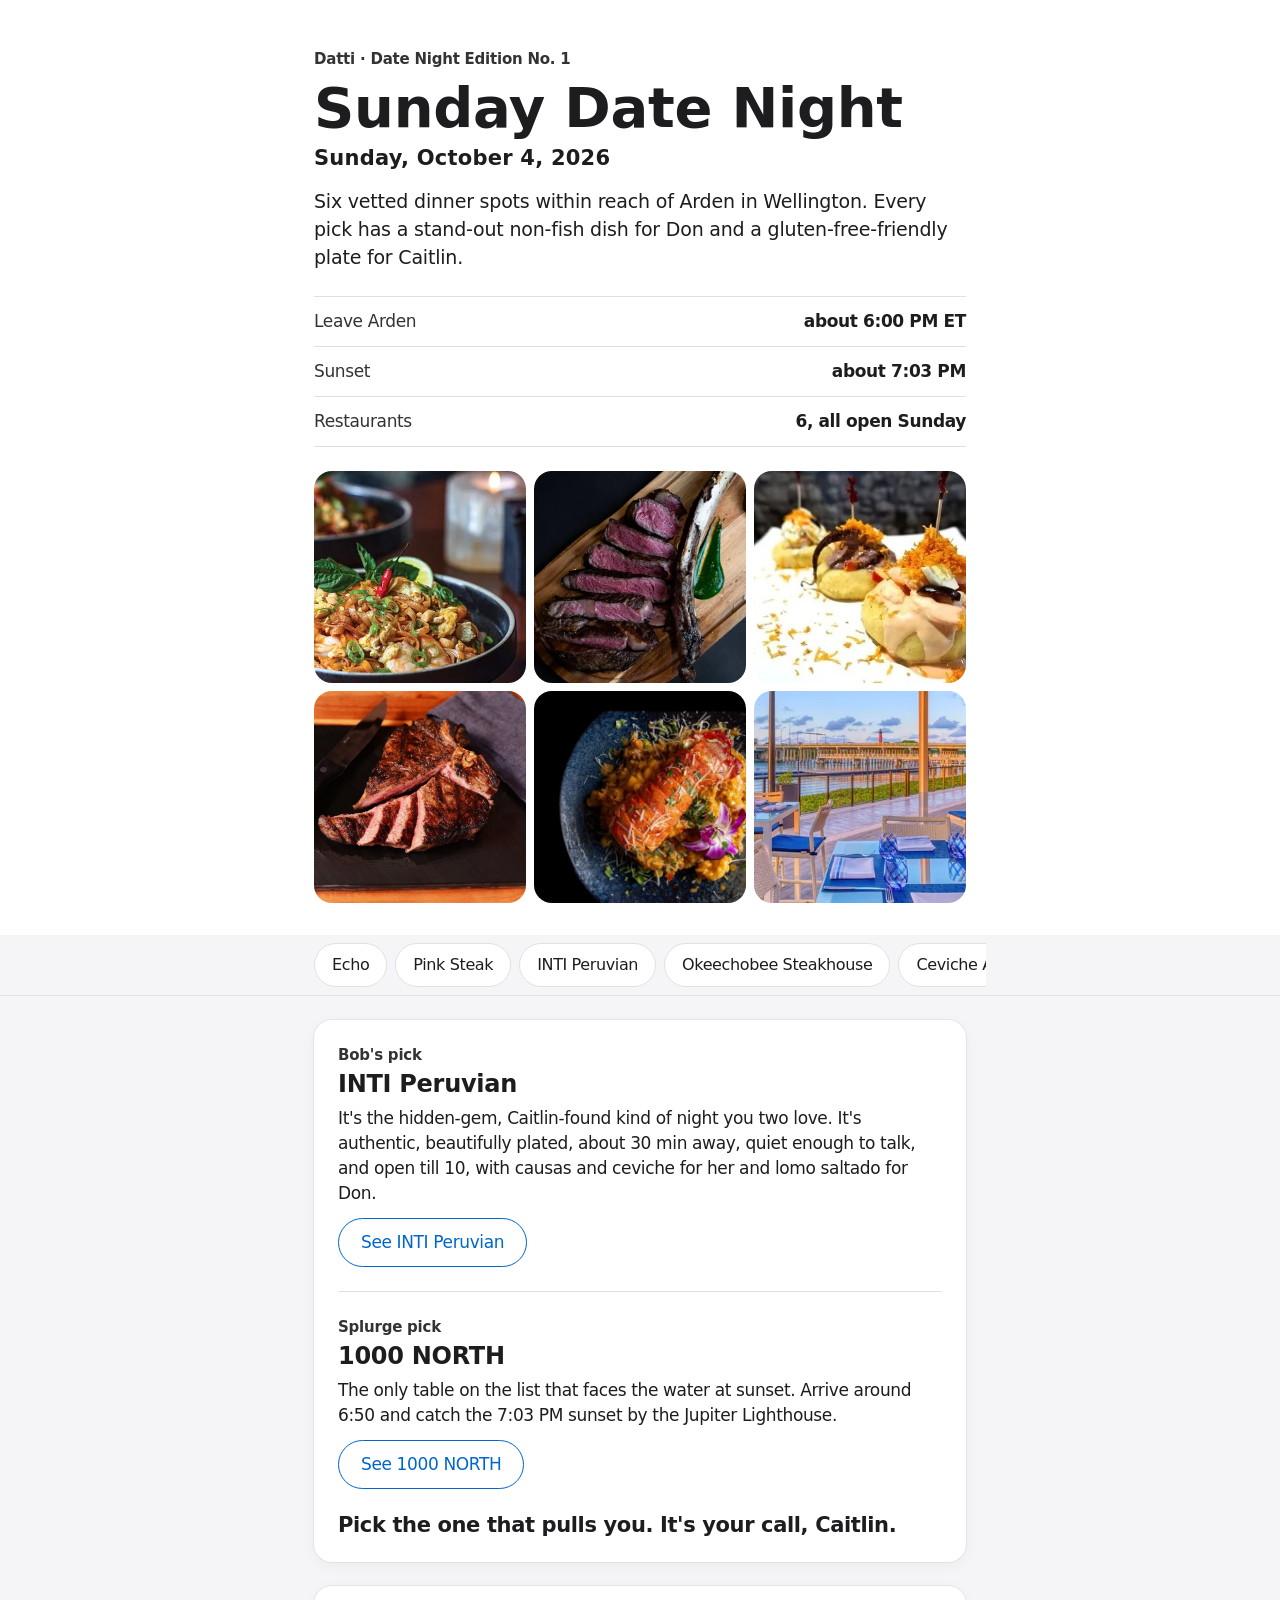
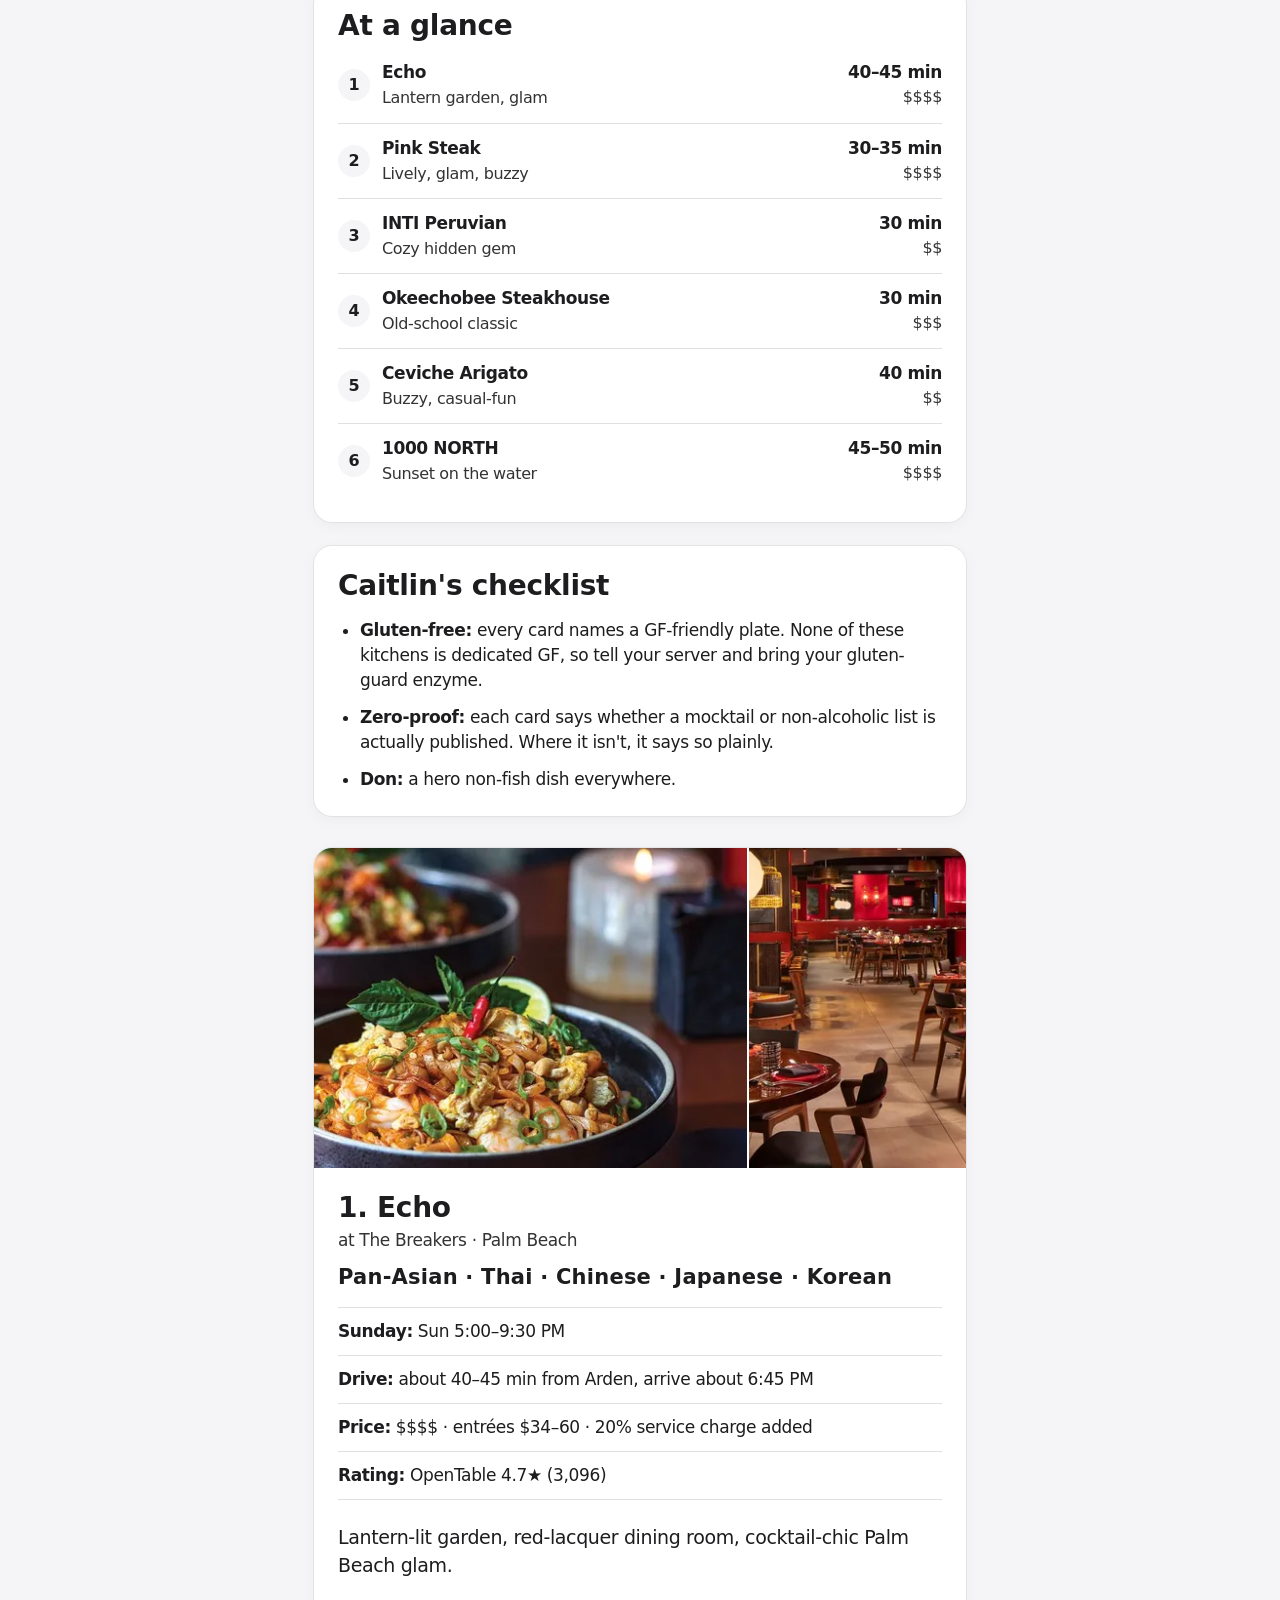
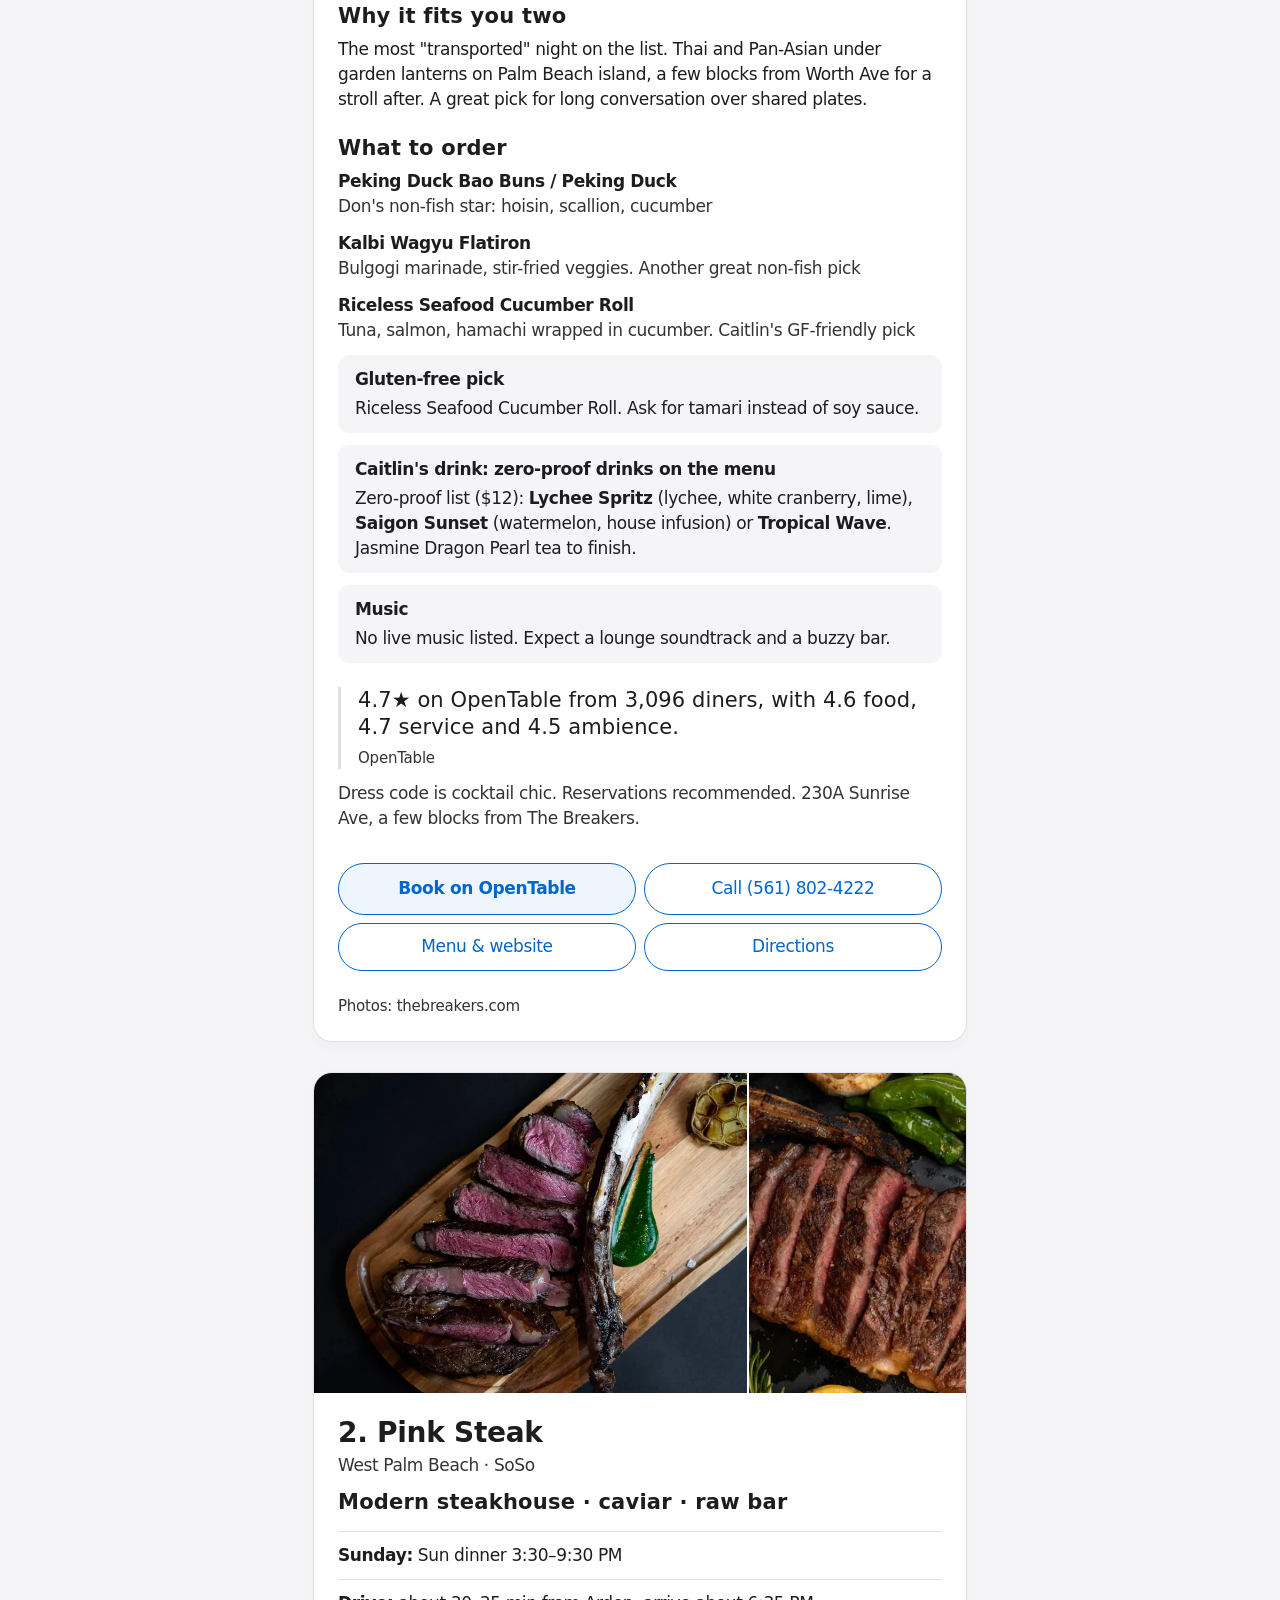
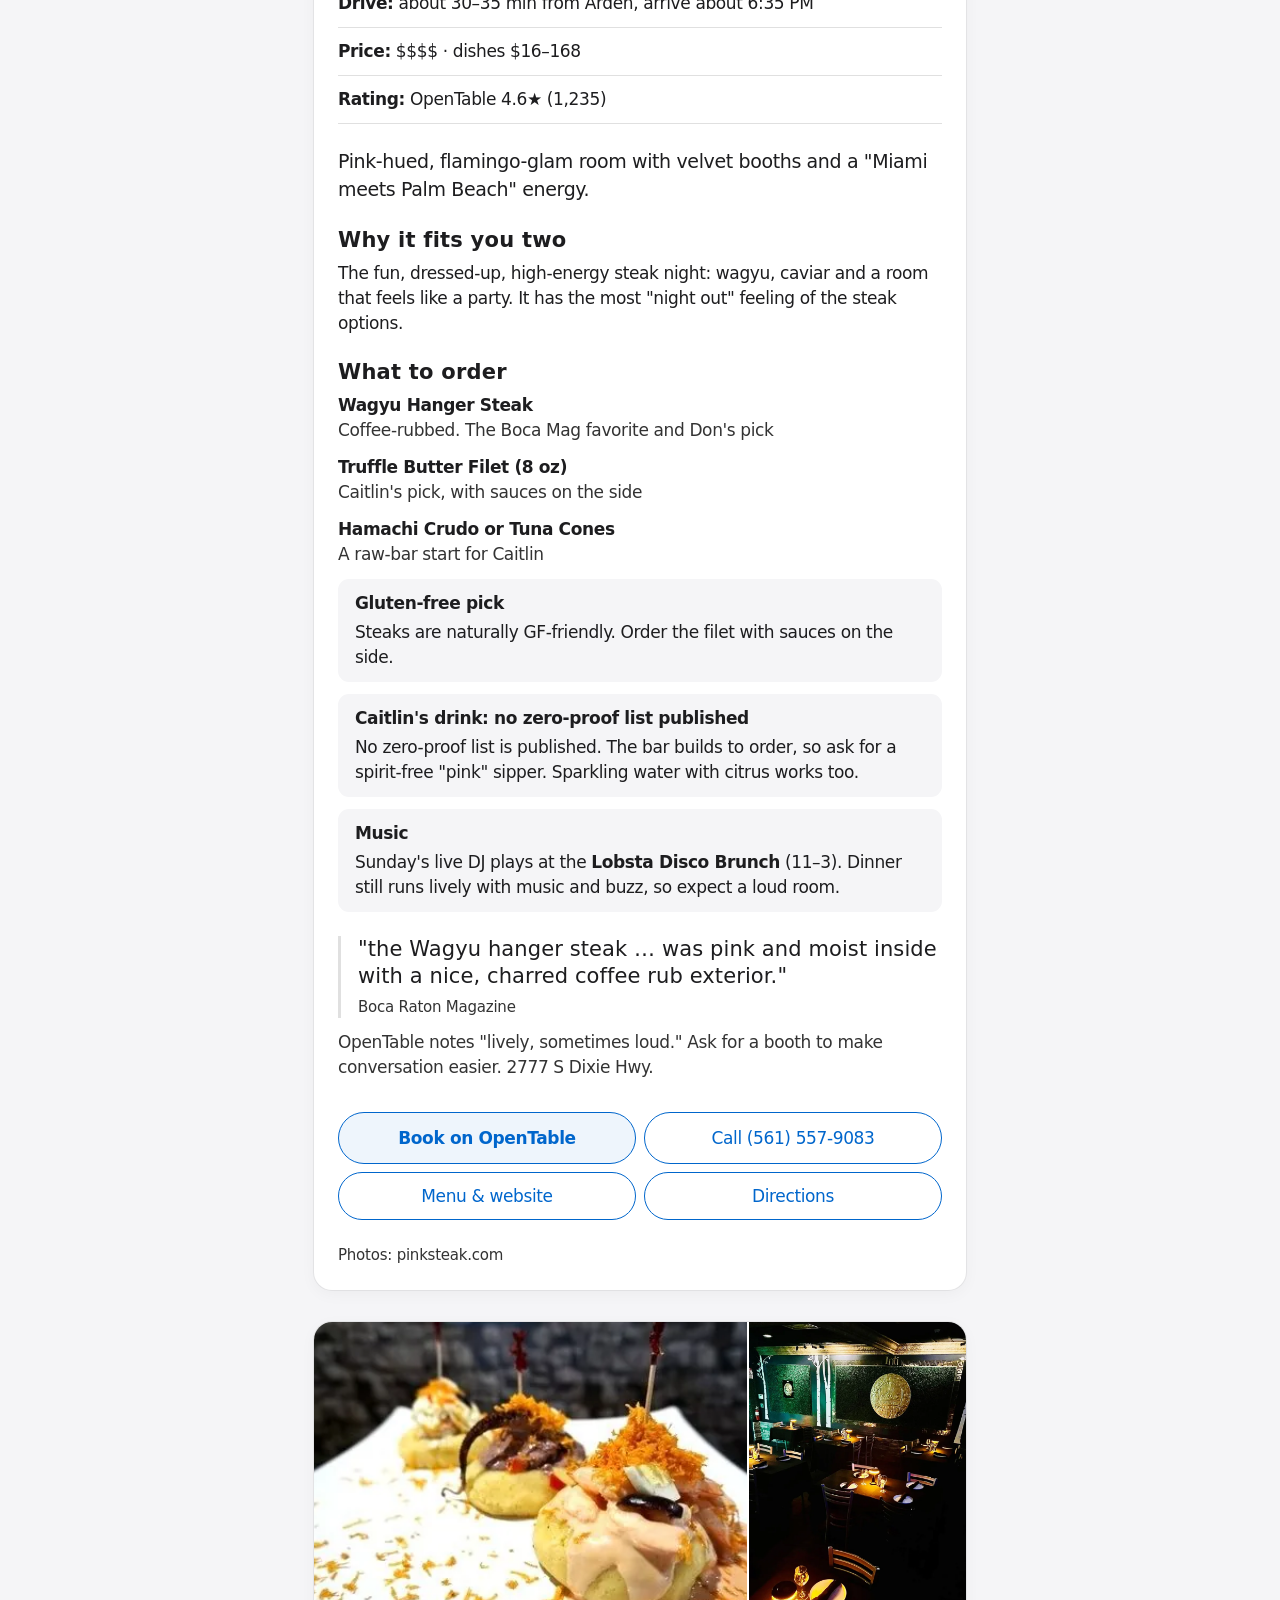
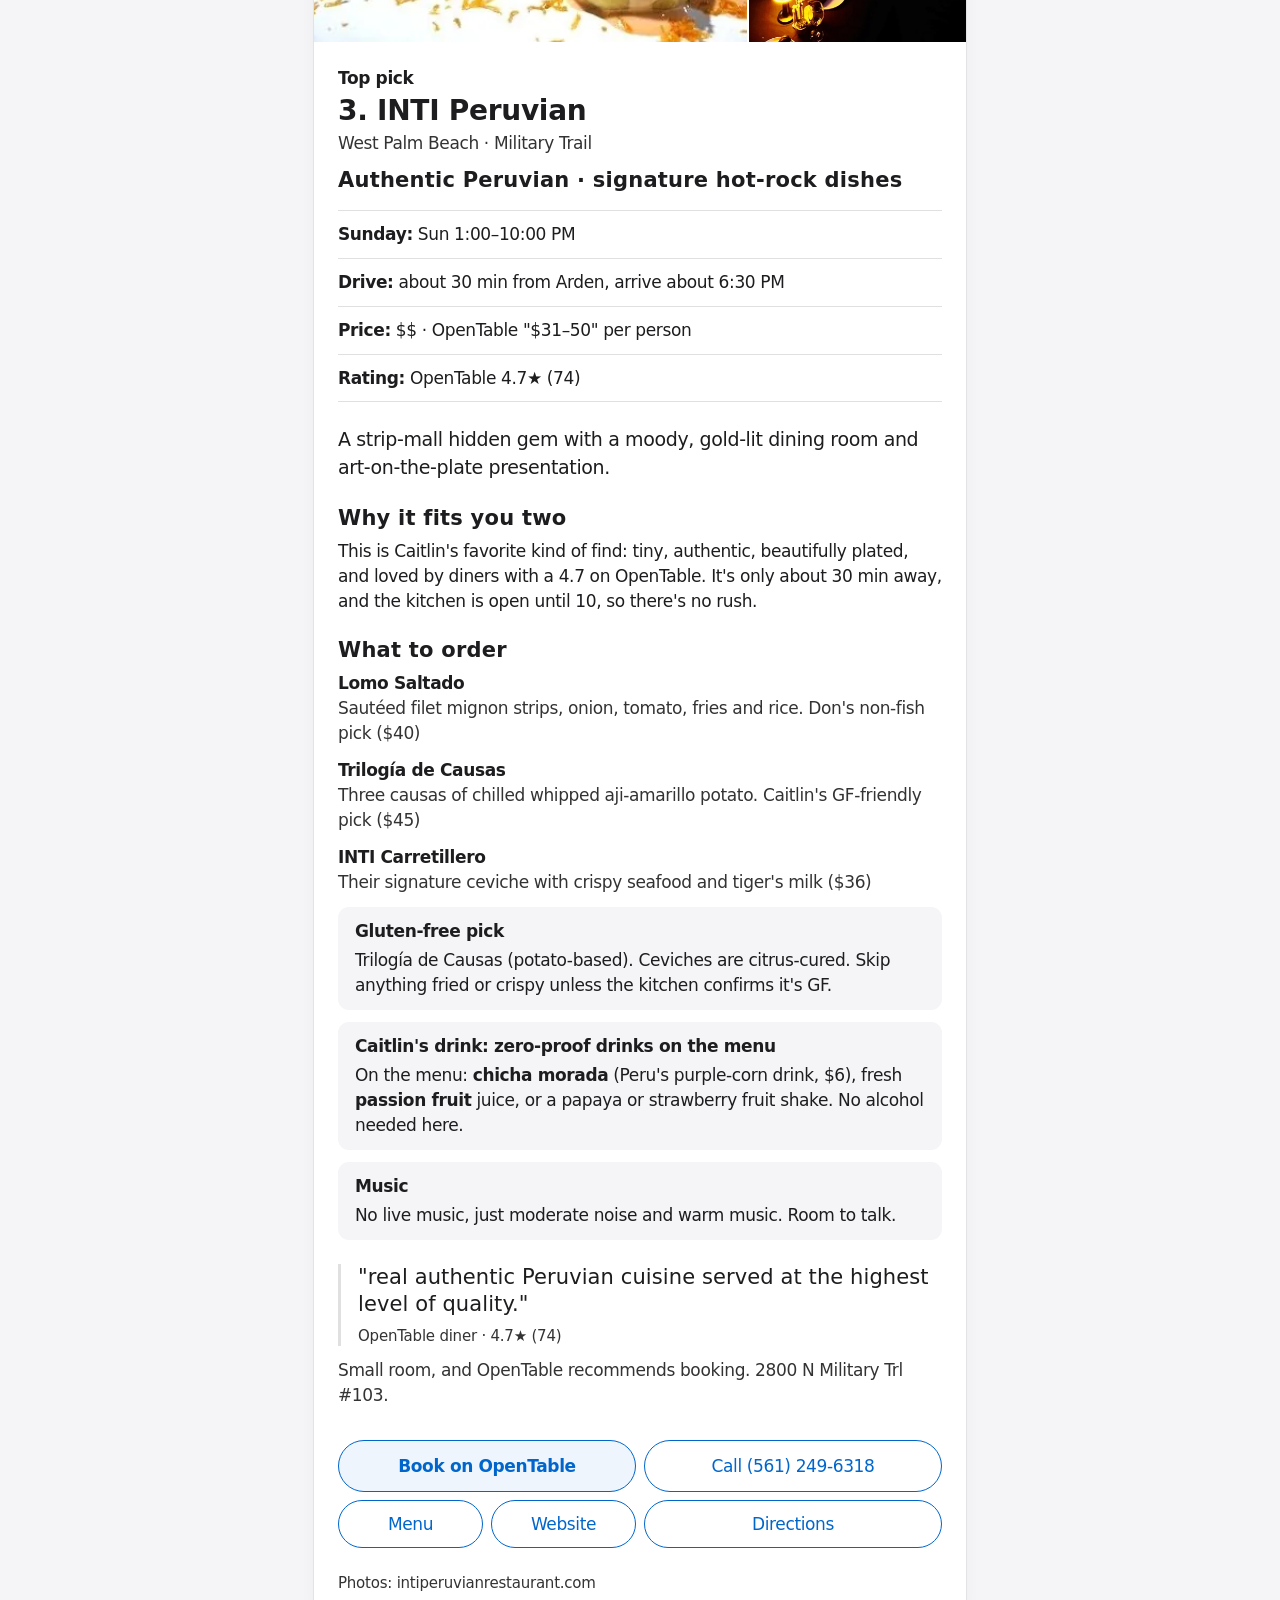
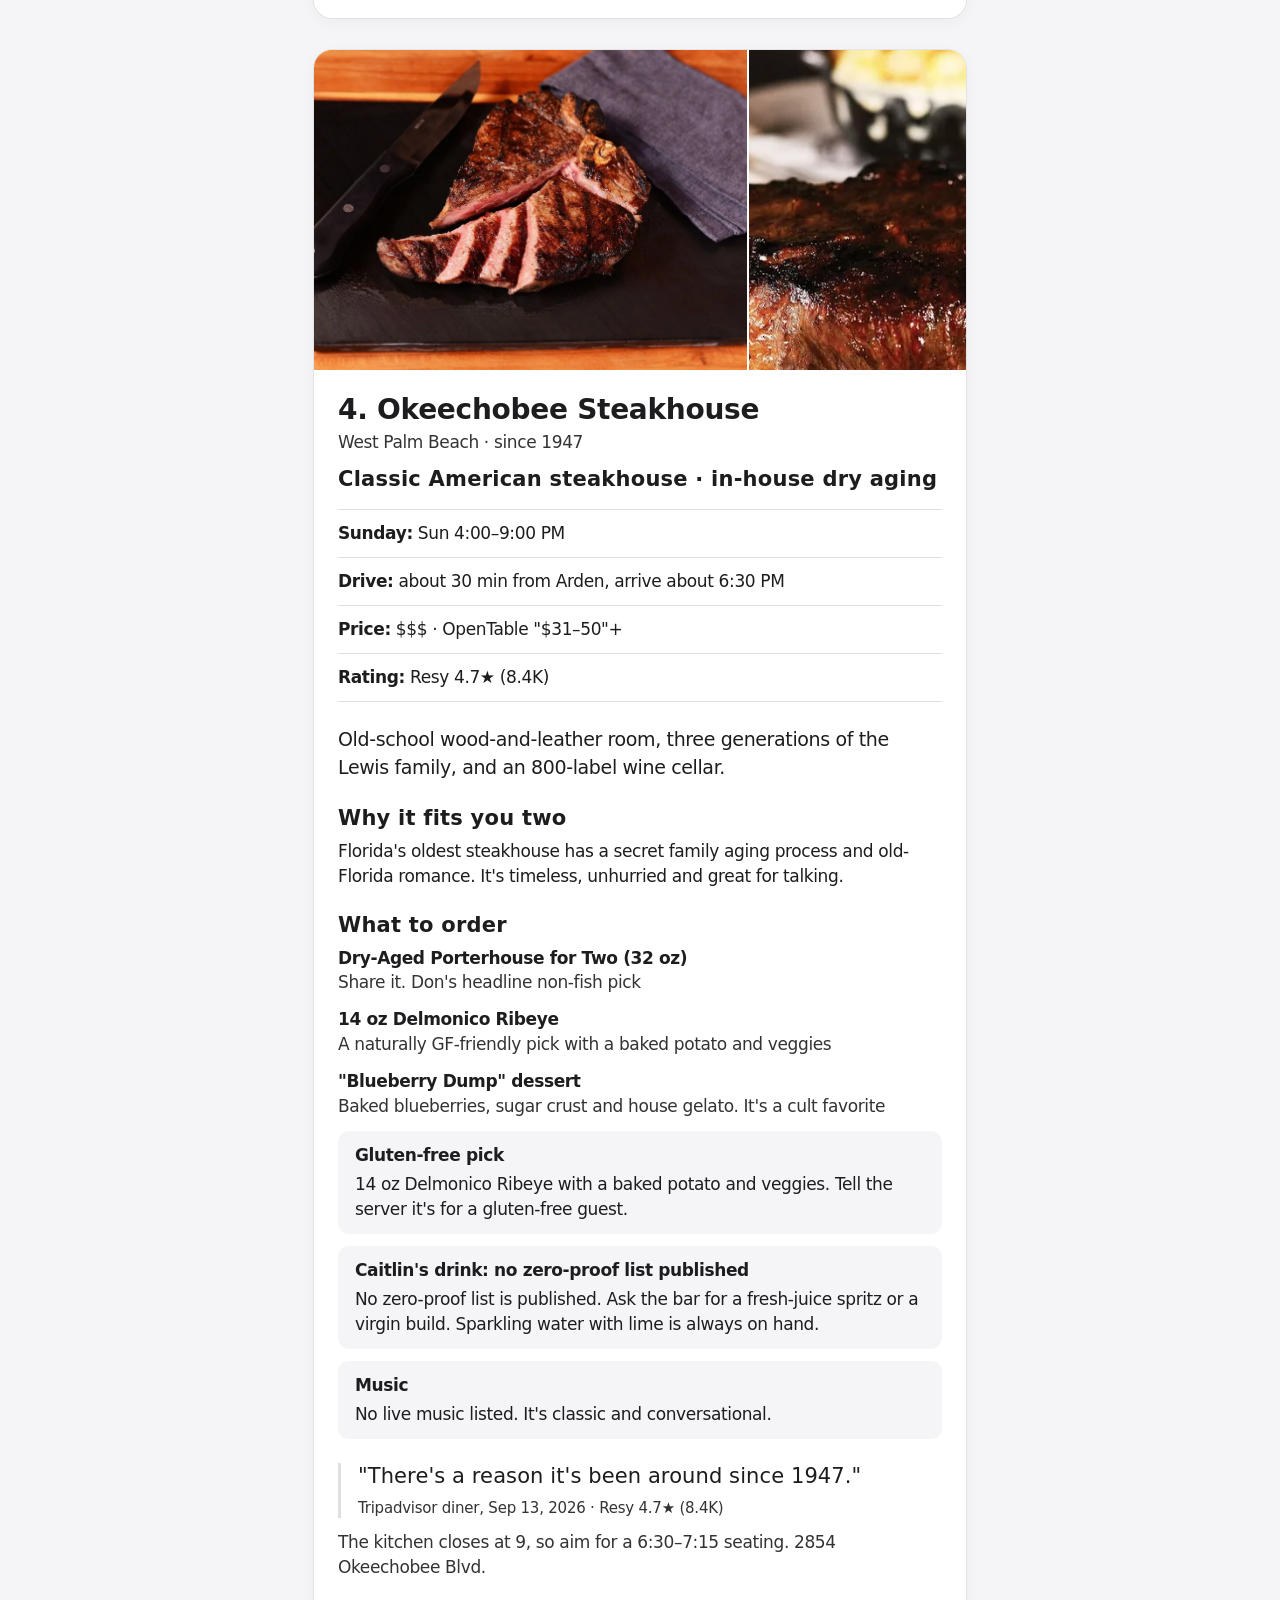
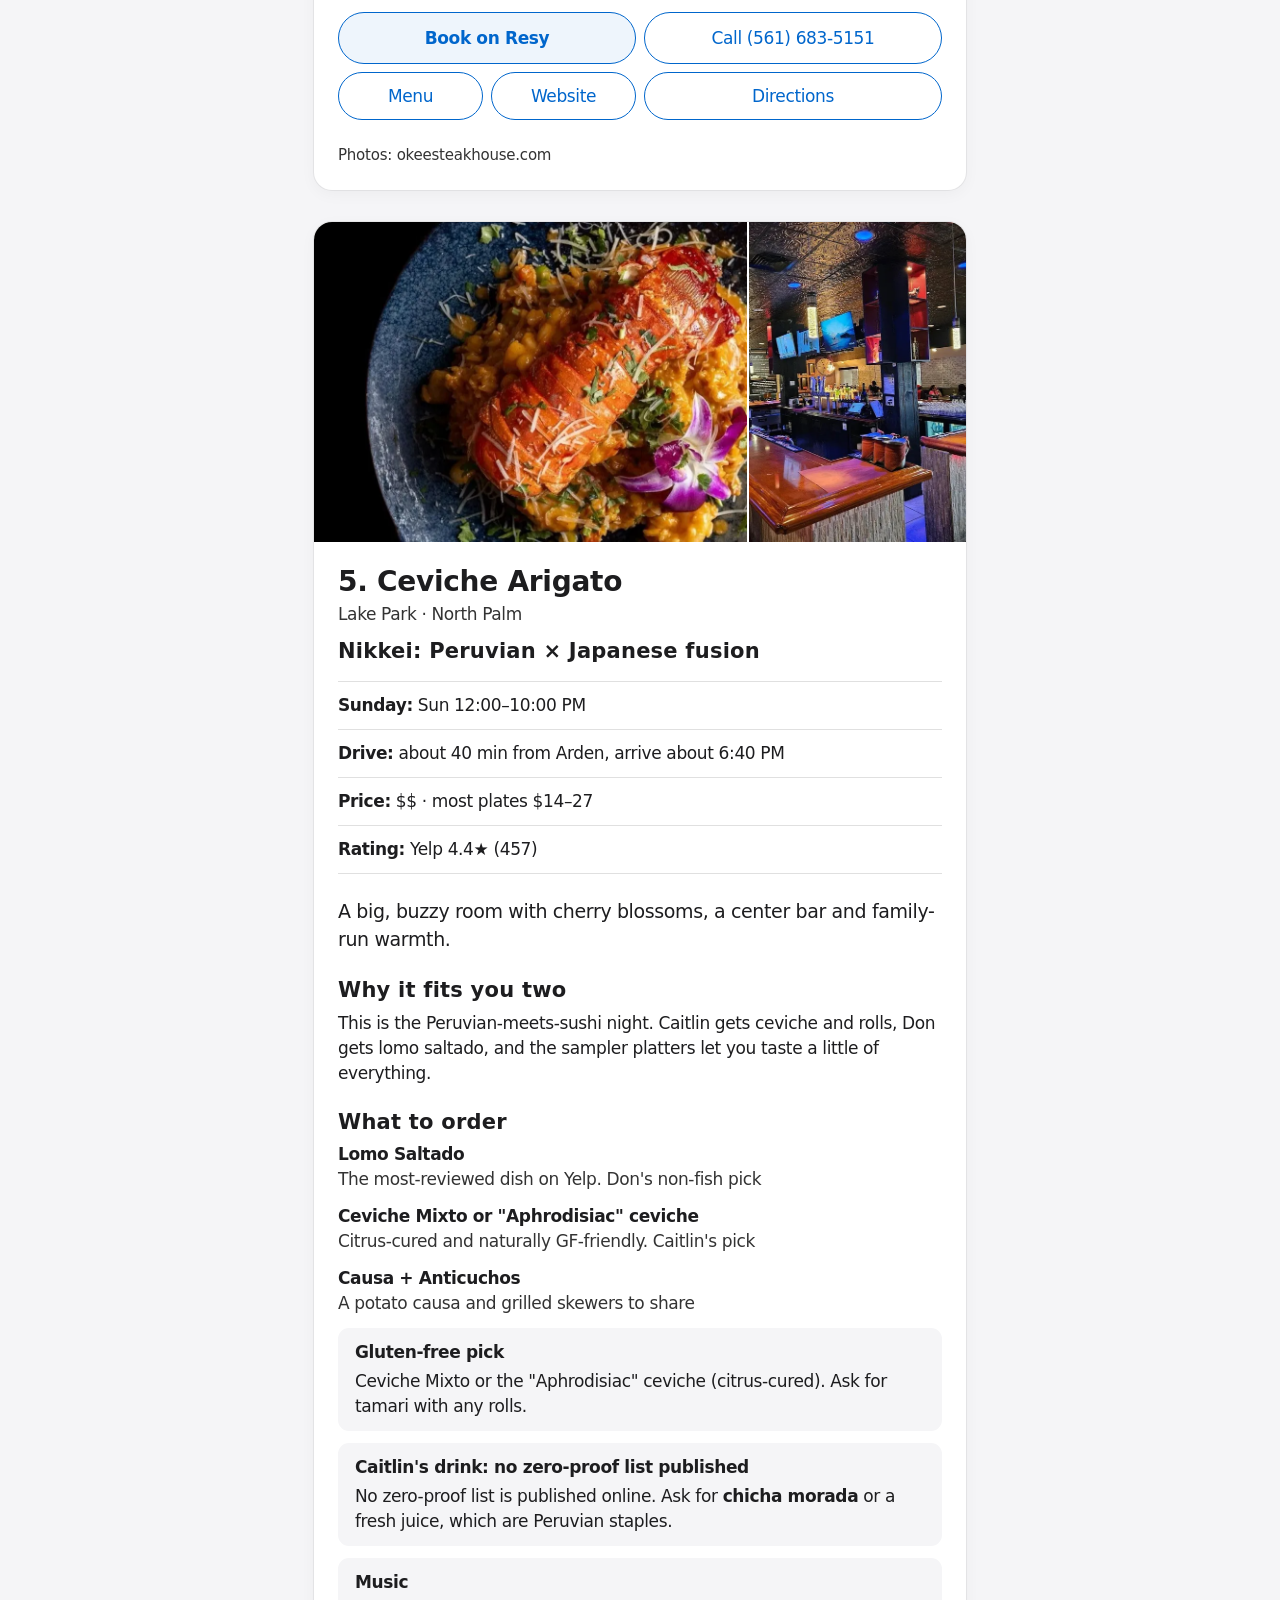
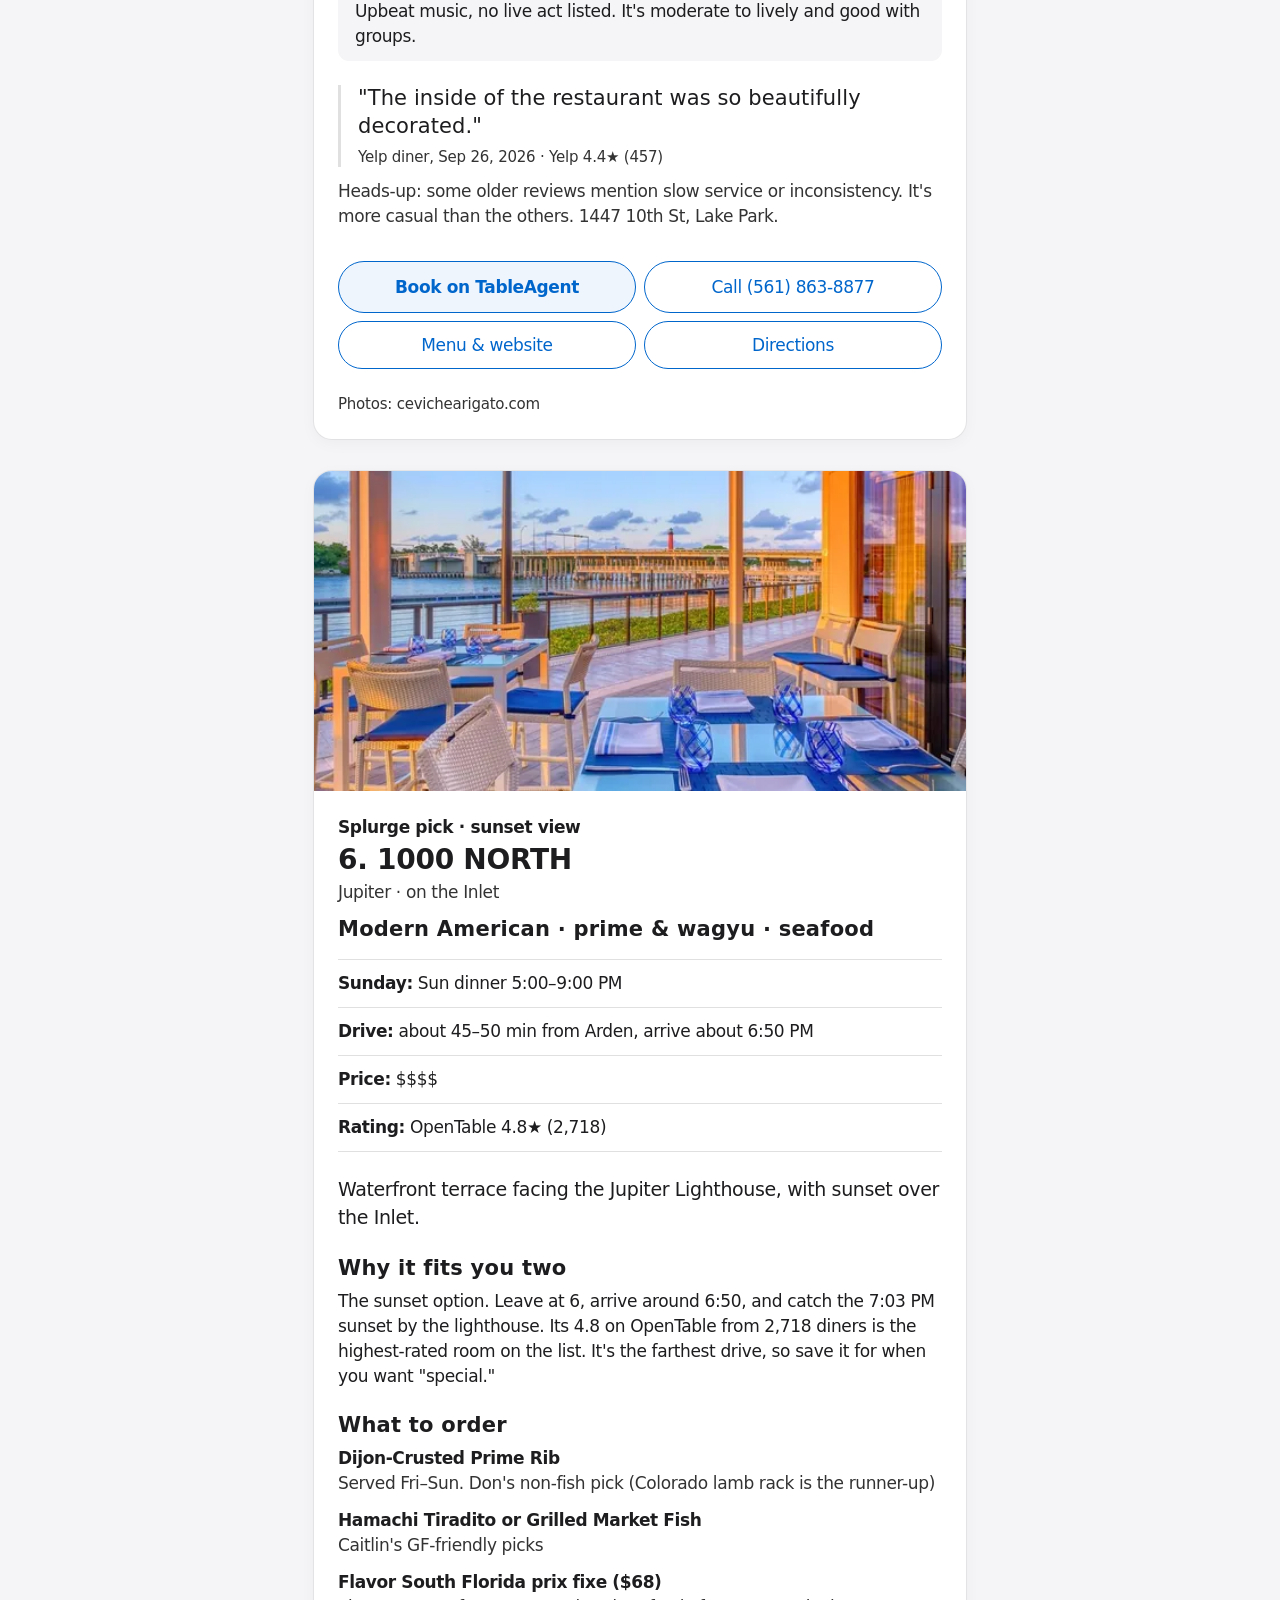
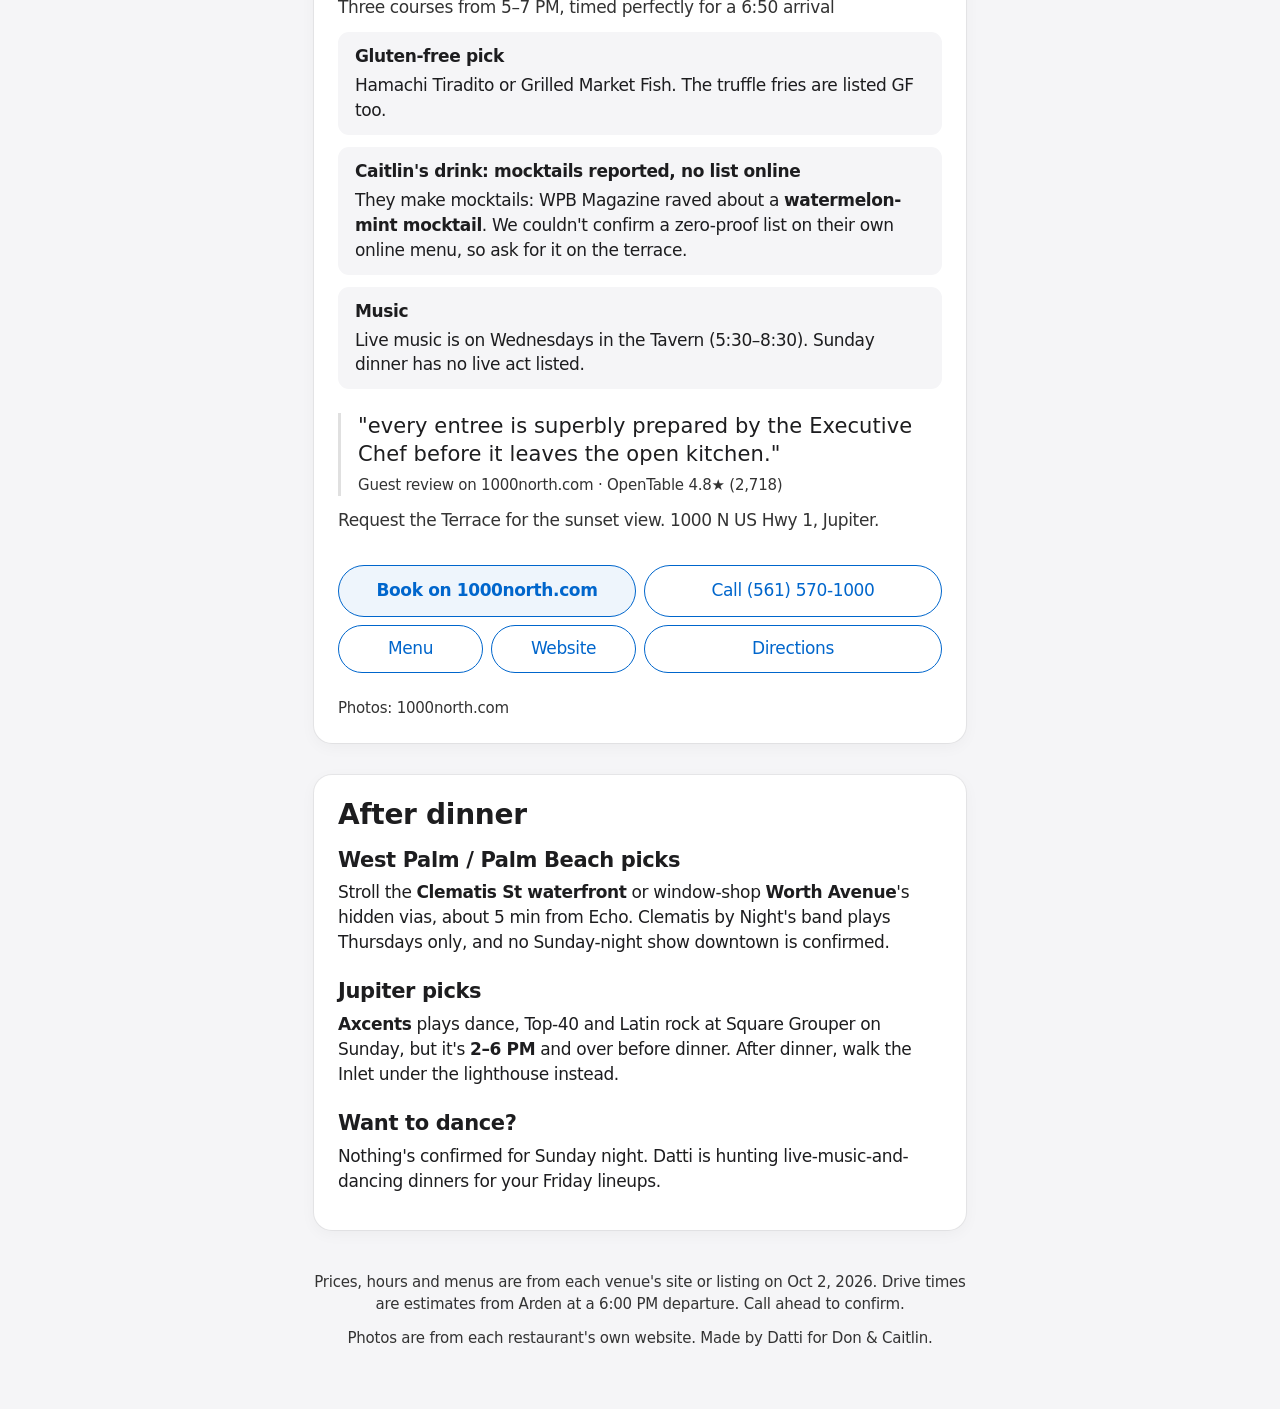
==== commit e6d9f448: "v3: apply getdesign.md Apple DESIGN.md tokens" ====
--- a/index.html
+++ b/index.html
@@ -20,96 +20,112 @@
 <meta name="twitter:description" content="6 dinner options for Sunday, October 4, 2026. Menus, booking and tap-to-call for each.">
 <meta name="twitter:image" content="https://dfrench222.github.io/date-night/photos/og-2026-10-04.jpg">
 <link rel="icon" type="image/svg+xml" href="favicon.svg">
-<style>:root{
-  --ink:#1d1d1f; --ink-2:#515154; --line:#d2d2d7; --bg:#f5f5f7; --card:#fff;
-  --radius:20px; --shadow:0 2px 6px rgba(0,0,0,.04),0 10px 30px rgba(0,0,0,.07);
-  --font:-apple-system,BlinkMacSystemFont,"SF Pro Text","SF Pro Display","Helvetica Neue",Helvetica,Arial,sans-serif;
-  --c:#1d1d1f; --tint:#f0f0f1;
+<style>/* v3 — follows design/DESIGN.md (getdesign.md "apple" package), adapted:
+   dark text on light only (no white-on-color), body 17px, min 15px, 44px+ targets. */
+:root{
+  /* colors (DESIGN.md colors.*) */
+  --primary:#0066cc; --primary-focus:#0071e3; --primary-wash:#eef5fc;
+  --ink:#1d1d1f; --ink-muted-80:#333333; --hairline:#e0e0e0; --divider-soft:#f0f0f0;
+  --canvas:#ffffff; --parchment:#f5f5f7; --pearl:#fafafc;
+  /* type */
+  --display:"SF Pro Display",system-ui,-apple-system,BlinkMacSystemFont,"Helvetica Neue",Arial,sans-serif;
+  --text:"SF Pro Text",system-ui,-apple-system,BlinkMacSystemFont,"Helvetica Neue",Arial,sans-serif;
+  /* spacing (8px base) */
+  --xxs:4px; --xs:8px; --sm:12px; --md:17px; --lg:24px; --xl:32px; --xxl:48px;
+  /* shape */
+  --r-sm:8px; --r-md:11px; --r-lg:18px; --pill:9999px;
+  /* elevation: hairline ring + a whisper shadow (Don asked for soft shadows; DESIGN.md allows none on cards) */
+  --card-shadow:0 0 0 1px rgba(0,0,0,.06),0 4px 16px rgba(0,0,0,.04);
 }
 *{box-sizing:border-box}
-html{-webkit-text-size-adjust:100%;scroll-behavior:smooth;scroll-padding-top:76px}
-body{margin:0;font-family:var(--font);color:var(--ink);background:var(--bg);font-size:17px;line-height:1.5;-webkit-font-smoothing:antialiased}
-a{color:inherit}
+html{-webkit-text-size-adjust:100%;scroll-behavior:smooth;scroll-padding-top:72px}
+body{margin:0;font-family:var(--text);color:var(--ink);background:var(--parchment);font-size:17px;line-height:1.47;letter-spacing:-.374px;-webkit-font-smoothing:antialiased}
+a{color:var(--primary)}
 img{display:block;max-width:100%}
-h1,h2,h3{margin:0;letter-spacing:-.02em;color:var(--ink)}
-p{margin:0 0 12px}
-.wrap{max-width:680px;margin:0 auto;padding:0 20px}
-/* hero */
-.hero{background:var(--card);padding:36px 0 28px}
-.eyebrow{font-size:15px;font-weight:600;color:var(--ink-2);margin-bottom:8px}
-.hero h1{font-size:40px;line-height:1.08;font-weight:700}
-.hero .date{font-size:21px;font-weight:600;color:var(--ink);margin:6px 0 14px}
-.lede{font-size:19px;color:var(--ink);line-height:1.45}
-.keyfacts{list-style:none;margin:18px 0 22px;padding:0;border-top:1px solid var(--line)}
-.keyfacts li{display:flex;justify-content:space-between;gap:16px;padding:12px 0;border-bottom:1px solid var(--line);font-size:17px}
-.keyfacts span{color:var(--ink-2)}
-.keyfacts b{text-align:right;font-weight:600}
-.mosaic{display:grid;grid-template-columns:repeat(3,1fr);gap:8px}
-.mosaic a{aspect-ratio:1;border-radius:14px;overflow:hidden}
+h1,h2,h3{margin:0;font-family:var(--display);font-weight:600;color:var(--ink)}
+p{margin:0 0 var(--sm)}
+b,strong{font-weight:600}
+.wrap{max-width:692px;margin:0 auto;padding:0 20px}
+/* hero = product-tile-light */
+.hero{background:var(--canvas);padding:var(--xxl) 0 var(--xl)}
+.eyebrow{font-size:15px;font-weight:600;letter-spacing:-.224px;color:var(--ink-muted-80);margin-bottom:var(--xs)}
+.hero h1{font-size:34px;line-height:1.1;letter-spacing:-.374px}
+.hero .date{font-family:var(--display);font-size:21px;font-weight:600;line-height:1.19;letter-spacing:.231px;margin:var(--xs) 0 var(--md)}
+.lede{font-size:19px;line-height:1.47;letter-spacing:-.2px}
+.keyfacts{list-style:none;margin:var(--lg) 0;padding:0}
+.keyfacts li{display:flex;justify-content:space-between;gap:var(--md);padding:var(--sm) 0;border-top:1px solid var(--hairline)}
+.keyfacts li:last-child{border-bottom:1px solid var(--hairline)}
+.keyfacts span{color:var(--ink-muted-80)}
+.keyfacts b{text-align:right}
+.mosaic{display:grid;grid-template-columns:repeat(3,1fr);gap:var(--xs)}
+.mosaic a{aspect-ratio:1;border-radius:var(--r-lg);overflow:hidden;background:var(--parchment)}
 .mosaic img{width:100%;height:100%;object-fit:cover}
-/* jump nav */
-.jump{position:sticky;top:0;z-index:10;background:rgba(245,245,247,.92);backdrop-filter:saturate(180%) blur(16px);-webkit-backdrop-filter:saturate(180%) blur(16px);border-bottom:1px solid var(--line)}
-.jump-in{max-width:680px;margin:0 auto;display:flex;gap:8px;overflow-x:auto;padding:12px 20px;scrollbar-width:none}
+/* sub-nav-frosted with configurator-option-chip links */
+.jump{position:sticky;top:0;z-index:10;background:rgba(245,245,247,.8);backdrop-filter:saturate(180%) blur(20px);-webkit-backdrop-filter:saturate(180%) blur(20px);border-bottom:1px solid rgba(0,0,0,.08)}
+.jump-in{max-width:692px;margin:0 auto;display:flex;gap:var(--xs);overflow-x:auto;padding:var(--xs) 20px;scrollbar-width:none}
 .jump-in::-webkit-scrollbar{display:none}
-.jump a{flex:0 0 auto;text-decoration:none;min-height:44px;display:flex;align-items:center;padding:0 18px;border-radius:22px;background:var(--card);border:1px solid var(--line);color:var(--ink);font-weight:600;font-size:16px;white-space:nowrap}
-/* panels */
-main{padding-bottom:24px}
-.panel{background:var(--card);border-radius:var(--radius);box-shadow:var(--shadow);padding:24px 20px;margin:24px 0}
-.h2{font-size:28px;line-height:1.15;font-weight:700;margin-bottom:14px}
-.pick .row{padding:4px 0 18px}
-.pick .row + .row{border-top:1px solid var(--line);padding-top:18px}
-.pick .kicker{font-size:15px;font-weight:700;color:var(--c);margin-bottom:4px}
-.pick h3{font-size:24px;line-height:1.2;font-weight:700;margin-bottom:6px}
-.pick .closer{font-size:19px;font-weight:600;margin:4px 0 0}
-.go{display:inline-flex;align-items:center;min-height:48px;padding:0 20px;border-radius:24px;background:var(--tint);border:2px solid var(--c);color:var(--ink);font-weight:600;font-size:17px;text-decoration:none}
-.glance a{display:flex;gap:14px;align-items:center;text-decoration:none;padding:14px 0;border-bottom:1px solid var(--line);min-height:64px}
-.glance a:last-child{border:0}
-.glance .num{flex:0 0 34px;height:34px;border-radius:50%;background:var(--tint);border:2px solid var(--c);color:var(--ink);display:flex;align-items:center;justify-content:center;font-weight:700;font-size:16px}
+.jump a{flex:0 0 auto;text-decoration:none;min-height:44px;display:flex;align-items:center;padding:0 var(--md);border-radius:var(--pill);background:var(--canvas);border:1px solid var(--hairline);color:var(--ink);font-size:16px;white-space:nowrap}
+/* panels = store-utility-card */
+main{padding:var(--xs) 0 var(--lg)}
+.panel{background:var(--canvas);border-radius:var(--r-lg);box-shadow:var(--card-shadow);padding:var(--lg);margin:var(--lg) 0}
+.h2{font-size:28px;line-height:1.14;letter-spacing:-.28px;margin-bottom:var(--md)}
+.pick .row{padding:0 0 var(--lg)}
+.pick .row + .row{border-top:1px solid var(--hairline);padding-top:var(--lg)}
+.pick .kicker{font-size:15px;font-weight:600;color:var(--ink-muted-80);letter-spacing:-.224px;margin-bottom:var(--xxs)}
+.pick h3{font-size:24px;line-height:1.17;letter-spacing:-.28px;margin-bottom:var(--xs)}
+.pick .closer{font-family:var(--display);font-size:21px;font-weight:600;line-height:1.19;margin:0}
+/* button-secondary-pill (ghost pill in Action Blue) */
+.go{display:inline-flex;align-items:center;min-height:44px;padding:11px 22px;border-radius:var(--pill);border:1px solid var(--primary);color:var(--primary);background:var(--canvas);font-size:17px;text-decoration:none}
+.glance a{display:flex;gap:var(--sm);align-items:center;text-decoration:none;color:var(--ink);padding:var(--sm) 0;border-top:1px solid var(--hairline);min-height:64px}
+.glance a:first-child{border-top:0;padding-top:0}
+.glance .num{flex:0 0 32px;height:32px;border-radius:50%;background:var(--parchment);display:flex;align-items:center;justify-content:center;font-weight:600;font-size:16px}
 .glance .t{flex:1;min-width:0}
-.glance .t b{display:block;font-size:18px}
-.glance .t span{font-size:16px;color:var(--ink-2)}
-.glance .r{text-align:right;font-size:16px;color:var(--ink-2);white-space:nowrap}
+.glance .t b{display:block;font-size:17px}
+.glance .t span{font-size:16px;color:var(--ink-muted-80)}
+.glance .r{text-align:right;font-size:16px;color:var(--ink-muted-80);white-space:nowrap}
 .glance .r b{display:block;color:var(--ink);font-size:17px}
-.check ul{margin:0;padding-left:22px}.check li{margin:10px 0}
-/* cards */
-.card{background:var(--card);border-radius:var(--radius);overflow:hidden;margin:28px 0;box-shadow:var(--shadow)}
-.photos{display:grid;gap:3px}
+.check ul{margin:0;padding-left:22px}.check li{margin:0 0 var(--sm)}.check li:last-child{margin:0}
+/* restaurant cards */
+.card{background:var(--canvas);border-radius:var(--r-lg);overflow:hidden;margin:var(--xl) 0;box-shadow:var(--card-shadow)}
+.photos{display:grid;gap:2px;background:var(--canvas)}
 .photos.n2{grid-template-columns:2fr 1fr}
-.photos img{width:100%;height:230px;object-fit:cover}
-.card-body{padding:22px 20px 8px}
-.badge{font-size:16px;font-weight:700;color:var(--c);margin-bottom:4px}
-.card h2{font-size:30px;line-height:1.1;font-weight:700}
-.area{font-size:17px;color:var(--ink-2);margin:4px 0 2px}
-.cuisine{font-size:17px;font-weight:600;color:var(--c);margin:0 0 16px}
-.facts{list-style:none;margin:0 0 18px;padding:0;border-top:1px solid var(--line)}
-.facts li{padding:11px 0;border-bottom:1px solid var(--line);font-size:17px;line-height:1.4}
-.facts b{font-weight:600}
-.vibe{font-size:19px;line-height:1.4;font-weight:500;margin:0 0 16px}
-.lbl{font-size:20px;font-weight:700;margin:22px 0 8px}
-.dish{margin:0 0 12px}
-.dish b{display:block;font-weight:600}
-.dish span{color:var(--ink-2)}
-.note{border-radius:14px;padding:14px 16px;margin:12px 0;background:var(--bg)}
-.note .nt{font-weight:700;margin-bottom:2px}
-.quote{margin:20px 0 12px;padding:2px 0 2px 16px;border-left:4px solid var(--c);font-size:19px;line-height:1.4;font-weight:500}
-.quote small{display:block;font-size:15px;font-weight:400;color:var(--ink-2);margin-top:6px}
-.heads{color:var(--ink-2)}
-.actions{display:grid;grid-template-columns:1fr 1fr;gap:10px;padding:8px 20px 20px}
-.btn{display:flex;align-items:center;justify-content:center;text-align:center;min-height:52px;padding:10px 12px;border-radius:14px;text-decoration:none;font-weight:600;font-size:17px;border:1px solid var(--line);color:var(--ink);background:var(--card);line-height:1.25}
-.btn.primary{grid-column:1/-1;background:var(--tint);border:2px solid var(--c);font-size:18px;min-height:56px}
+.photos img{width:100%;height:220px;object-fit:cover}
+.card-body{padding:var(--lg) var(--lg) var(--xs)}
+.badge{font-family:var(--display);font-size:17px;font-weight:600;color:var(--ink);margin-bottom:var(--xxs)}
+.card h2{font-size:28px;line-height:1.14;letter-spacing:-.28px}
+.area{color:var(--ink-muted-80);margin:var(--xxs) 0 0}
+.cuisine{font-family:var(--display);font-size:21px;font-weight:600;line-height:1.19;letter-spacing:.231px;margin:var(--sm) 0 var(--md)}
+.facts{list-style:none;margin:0 0 var(--lg);padding:0}
+.facts li{padding:var(--sm) 0;border-top:1px solid var(--hairline);line-height:1.35}
+.facts li:last-child{border-bottom:1px solid var(--hairline)}
+.vibe{font-size:19px;line-height:1.47;margin:0 0 var(--md)}
+.lbl{font-size:21px;line-height:1.19;letter-spacing:.231px;margin:var(--lg) 0 var(--xs)}
+.dish{margin:0 0 var(--sm)}
+.dish b{display:block}
+.dish span{color:var(--ink-muted-80)}
+.note{border-radius:var(--r-md);padding:var(--sm) var(--md);margin:var(--sm) 0;background:var(--parchment)}
+.note .nt{font-weight:600;margin-bottom:var(--xxs)}
+.quote{margin:var(--lg) 0 var(--sm);padding:0 0 0 var(--md);border-left:3px solid var(--hairline);font-family:var(--display);font-size:21px;line-height:1.3;letter-spacing:.1px}
+.quote small{display:block;font-family:var(--text);font-size:15px;letter-spacing:-.224px;color:var(--ink-muted-80);margin-top:var(--xs)}
+.heads{color:var(--ink-muted-80)}
+.actions{display:grid;grid-template-columns:1fr 1fr;gap:var(--xs);padding:var(--sm) var(--lg) var(--lg)}
+.btn{display:flex;align-items:center;justify-content:center;text-align:center;min-height:48px;padding:11px 22px;border-radius:var(--pill);text-decoration:none;font-size:17px;line-height:1.2;border:1px solid var(--primary);color:var(--primary);background:var(--canvas);transition:transform .1s}
+.btn.primary{grid-column:1/-1;background:var(--primary-wash);font-weight:600;min-height:52px}
 .btn.full{grid-column:1/-1}
-.btn:active{transform:scale(.985)}
-.btn:focus-visible,.go:focus-visible,.jump a:focus-visible{outline:3px solid #0071e3;outline-offset:2px}
-.credit{font-size:15px;color:var(--ink-2);padding:0 20px 20px;margin:0}
-#after h3{font-size:20px;font-weight:700;margin:16px 0 4px}
-.foot{font-size:15px;color:var(--ink-2);padding:8px 0 48px;text-align:center}
-@media (min-width:700px){
-  .hero h1{font-size:56px}
+.btn:active,.go:active{transform:scale(.95)}
+.btn:focus-visible,.go:focus-visible,.jump a:focus-visible,.glance a:focus-visible{outline:2px solid var(--primary-focus);outline-offset:2px}
+.credit{font-size:15px;letter-spacing:-.224px;color:var(--ink-muted-80);padding:0 var(--lg) var(--lg);margin:0}
+#after h3{font-size:21px;line-height:1.19;margin:var(--lg) 0 var(--xs)}
+#after h3:first-of-type{margin-top:0}
+.foot{font-size:15px;letter-spacing:-.224px;color:var(--ink-muted-80);padding:var(--md) 0 var(--xxl);text-align:center}
+@media (min-width:641px){
+  .hero h1{font-size:48px;line-height:1.07;letter-spacing:-.28px}
   .photos img{height:320px}
   .actions{grid-template-columns:repeat(4,1fr)}
   .btn.primary,.btn.full{grid-column:span 2}
 }
-@media (prefers-reduced-motion:reduce){html{scroll-behavior:auto}.btn:active{transform:none}}
+@media (min-width:1069px){.hero h1{font-size:56px}}
+@media (prefers-reduced-motion:reduce){html{scroll-behavior:auto}.btn,.go{transition:none}.btn:active,.go:active{transform:none}}
 </style>
 </head>
 <body>
@@ -125,16 +141,16 @@
 </header>
 <nav class="jump" aria-label="Jump to a restaurant"><div class="jump-in"><a href="#echo">Echo</a><a href="#pink">Pink Steak</a><a href="#inti">INTI Peruvian</a><a href="#okee">Okeechobee Steakhouse</a><a href="#cev">Ceviche Arigato</a><a href="#n1k">1000 NORTH</a><a href="#after">After dinner</a></div></nav>
 <main class="wrap">
-  <section class="panel pick" aria-label="Our picks"><div class="row" style="--c:#8a6100;--tint:#f3efe6"><div class="kicker">Bob&#x27;s pick</div><h3>INTI Peruvian</h3><p>It&#x27;s the hidden-gem, Caitlin-found kind of night you two love. It&#x27;s authentic, beautifully plated, about 30 min away, quiet enough to talk, and open till 10, with causas and ceviche for her and lomo saltado for Don.</p><a class="go" href="#inti">See INTI Peruvian</a></div><div class="row" style="--c:#1d4e89;--tint:#e8edf3"><div class="kicker">Splurge pick</div><h3>1000 NORTH</h3><p>The only table on the list that faces the water at sunset. Arrive around 6:50 and catch the 7:03 PM sunset by the Jupiter Lighthouse.</p><a class="go" href="#n1k">See 1000 NORTH</a></div><p class="closer">Pick the one that pulls you. It&#x27;s your call, Caitlin.</p></section>
+  <section class="panel pick" aria-label="Our picks"><div class="row"><div class="kicker">Bob&#x27;s pick</div><h3>INTI Peruvian</h3><p>It&#x27;s the hidden-gem, Caitlin-found kind of night you two love. It&#x27;s authentic, beautifully plated, about 30 min away, quiet enough to talk, and open till 10, with causas and ceviche for her and lomo saltado for Don.</p><a class="go" href="#inti">See INTI Peruvian</a></div><div class="row"><div class="kicker">Splurge pick</div><h3>1000 NORTH</h3><p>The only table on the list that faces the water at sunset. Arrive around 6:50 and catch the 7:03 PM sunset by the Jupiter Lighthouse.</p><a class="go" href="#n1k">See 1000 NORTH</a></div><p class="closer">Pick the one that pulls you. It&#x27;s your call, Caitlin.</p></section>
   <section class="panel" aria-labelledby="glance-h">
     <h2 class="h2" id="glance-h">At a glance</h2>
-    <div class="glance"><a href="#echo" style="--c:#b3102a;--tint:#f7e7ea"><span class="num">1</span><span class="t"><b>Echo</b><span>Lantern garden, glam</span></span><span class="r"><b>40–45 min</b>$$$$</span></a><a href="#pink" style="--c:#b0285a;--tint:#f7eaee"><span class="num">2</span><span class="t"><b>Pink Steak</b><span>Lively, glam, buzzy</span></span><span class="r"><b>30–35 min</b>$$$$</span></a><a href="#inti" style="--c:#8a6100;--tint:#f3efe6"><span class="num">3</span><span class="t"><b>INTI Peruvian</b><span>Cozy hidden gem</span></span><span class="r"><b>30 min</b>$$</span></a><a href="#okee" style="--c:#7a4e24;--tint:#f2ede9"><span class="num">4</span><span class="t"><b>Okeechobee Steakhouse</b><span>Old-school classic</span></span><span class="r"><b>30 min</b>$$$</span></a><a href="#cev" style="--c:#17705a;--tint:#e8f1ee"><span class="num">5</span><span class="t"><b>Ceviche Arigato</b><span>Buzzy, casual-fun</span></span><span class="r"><b>40 min</b>$$</span></a><a href="#n1k" style="--c:#1d4e89;--tint:#e8edf3"><span class="num">6</span><span class="t"><b>1000 NORTH</b><span>Sunset on the water</span></span><span class="r"><b>45–50 min</b>$$$$</span></a></div>
+    <div class="glance"><a href="#echo"><span class="num">1</span><span class="t"><b>Echo</b><span>Lantern garden, glam</span></span><span class="r"><b>40–45 min</b>$$$$</span></a><a href="#pink"><span class="num">2</span><span class="t"><b>Pink Steak</b><span>Lively, glam, buzzy</span></span><span class="r"><b>30–35 min</b>$$$$</span></a><a href="#inti"><span class="num">3</span><span class="t"><b>INTI Peruvian</b><span>Cozy hidden gem</span></span><span class="r"><b>30 min</b>$$</span></a><a href="#okee"><span class="num">4</span><span class="t"><b>Okeechobee Steakhouse</b><span>Old-school classic</span></span><span class="r"><b>30 min</b>$$$</span></a><a href="#cev"><span class="num">5</span><span class="t"><b>Ceviche Arigato</b><span>Buzzy, casual-fun</span></span><span class="r"><b>40 min</b>$$</span></a><a href="#n1k"><span class="num">6</span><span class="t"><b>1000 NORTH</b><span>Sunset on the water</span></span><span class="r"><b>45–50 min</b>$$$$</span></a></div>
   </section>
   <section class="panel check" aria-labelledby="check-h">
     <h2 class="h2" id="check-h">Caitlin's checklist</h2>
     <ul><li><b>Gluten-free:</b> every card names a GF-friendly plate. None of these kitchens is dedicated GF, so tell your server and bring your gluten-guard enzyme.</li><li><b>Zero-proof:</b> each card says whether a mocktail or non-alcoholic list is actually published. Where it isn't, it says so plainly.</li><li><b>Don:</b> a hero non-fish dish everywhere.</li></ul>
   </section>
-  <article class="card" id="echo" style="--c:#b3102a;--tint:#f7e7ea" aria-labelledby="echo-h">
+  <article class="card" id="echo" aria-labelledby="echo-h">
   <div class="photos n2"><img src="photos/echo1.webp" alt="Echo, photo from thebreakers.com" loading="lazy" decoding="async"><img src="photos/echo3.webp" alt="Echo, photo from thebreakers.com" loading="lazy" decoding="async"></div>
   <div class="card-body">
     
@@ -166,7 +182,7 @@
   </div>
   <p class="credit">Photos: thebreakers.com</p>
 </article>
-<article class="card" id="pink" style="--c:#b0285a;--tint:#f7eaee" aria-labelledby="pink-h">
+<article class="card" id="pink" aria-labelledby="pink-h">
   <div class="photos n2"><img src="photos/pink1.webp" alt="Pink Steak, photo from pinksteak.com" loading="lazy" decoding="async"><img src="photos/pink2.webp" alt="Pink Steak, photo from pinksteak.com" loading="lazy" decoding="async"></div>
   <div class="card-body">
     
@@ -198,7 +214,7 @@
   </div>
   <p class="credit">Photos: pinksteak.com</p>
 </article>
-<article class="card" id="inti" style="--c:#8a6100;--tint:#f3efe6" aria-labelledby="inti-h">
+<article class="card" id="inti" aria-labelledby="inti-h">
   <div class="photos n2"><img src="photos/inti3.webp" alt="INTI Peruvian, photo from intiperuvianrestaurant.com" loading="lazy" decoding="async"><img src="photos/inti2.webp" alt="INTI Peruvian, photo from intiperuvianrestaurant.com" loading="lazy" decoding="async"></div>
   <div class="card-body">
     <div class="badge">Top pick</div>
@@ -230,7 +246,7 @@
   </div>
   <p class="credit">Photos: intiperuvianrestaurant.com</p>
 </article>
-<article class="card" id="okee" style="--c:#7a4e24;--tint:#f2ede9" aria-labelledby="okee-h">
+<article class="card" id="okee" aria-labelledby="okee-h">
   <div class="photos n2"><img src="photos/okee1.webp" alt="Okeechobee Steakhouse, photo from okeesteakhouse.com" loading="lazy" decoding="async"><img src="photos/okee2.webp" alt="Okeechobee Steakhouse, photo from okeesteakhouse.com" loading="lazy" decoding="async"></div>
   <div class="card-body">
     
@@ -262,7 +278,7 @@
   </div>
   <p class="credit">Photos: okeesteakhouse.com</p>
 </article>
-<article class="card" id="cev" style="--c:#17705a;--tint:#e8f1ee" aria-labelledby="cev-h">
+<article class="card" id="cev" aria-labelledby="cev-h">
   <div class="photos n2"><img src="photos/cev3.webp" alt="Ceviche Arigato, photo from cevichearigato.com" loading="lazy" decoding="async"><img src="photos/cev1.webp" alt="Ceviche Arigato, photo from cevichearigato.com" loading="lazy" decoding="async"></div>
   <div class="card-body">
     
@@ -294,7 +310,7 @@
   </div>
   <p class="credit">Photos: cevichearigato.com</p>
 </article>
-<article class="card" id="n1k" style="--c:#1d4e89;--tint:#e8edf3" aria-labelledby="n1k-h">
+<article class="card" id="n1k" aria-labelledby="n1k-h">
   <div class="photos n1"><img src="photos/n1k3.webp" alt="1000 NORTH, photo from 1000north.com" loading="lazy" decoding="async"></div>
   <div class="card-body">
     <div class="badge">Splurge pick · sunset view</div>
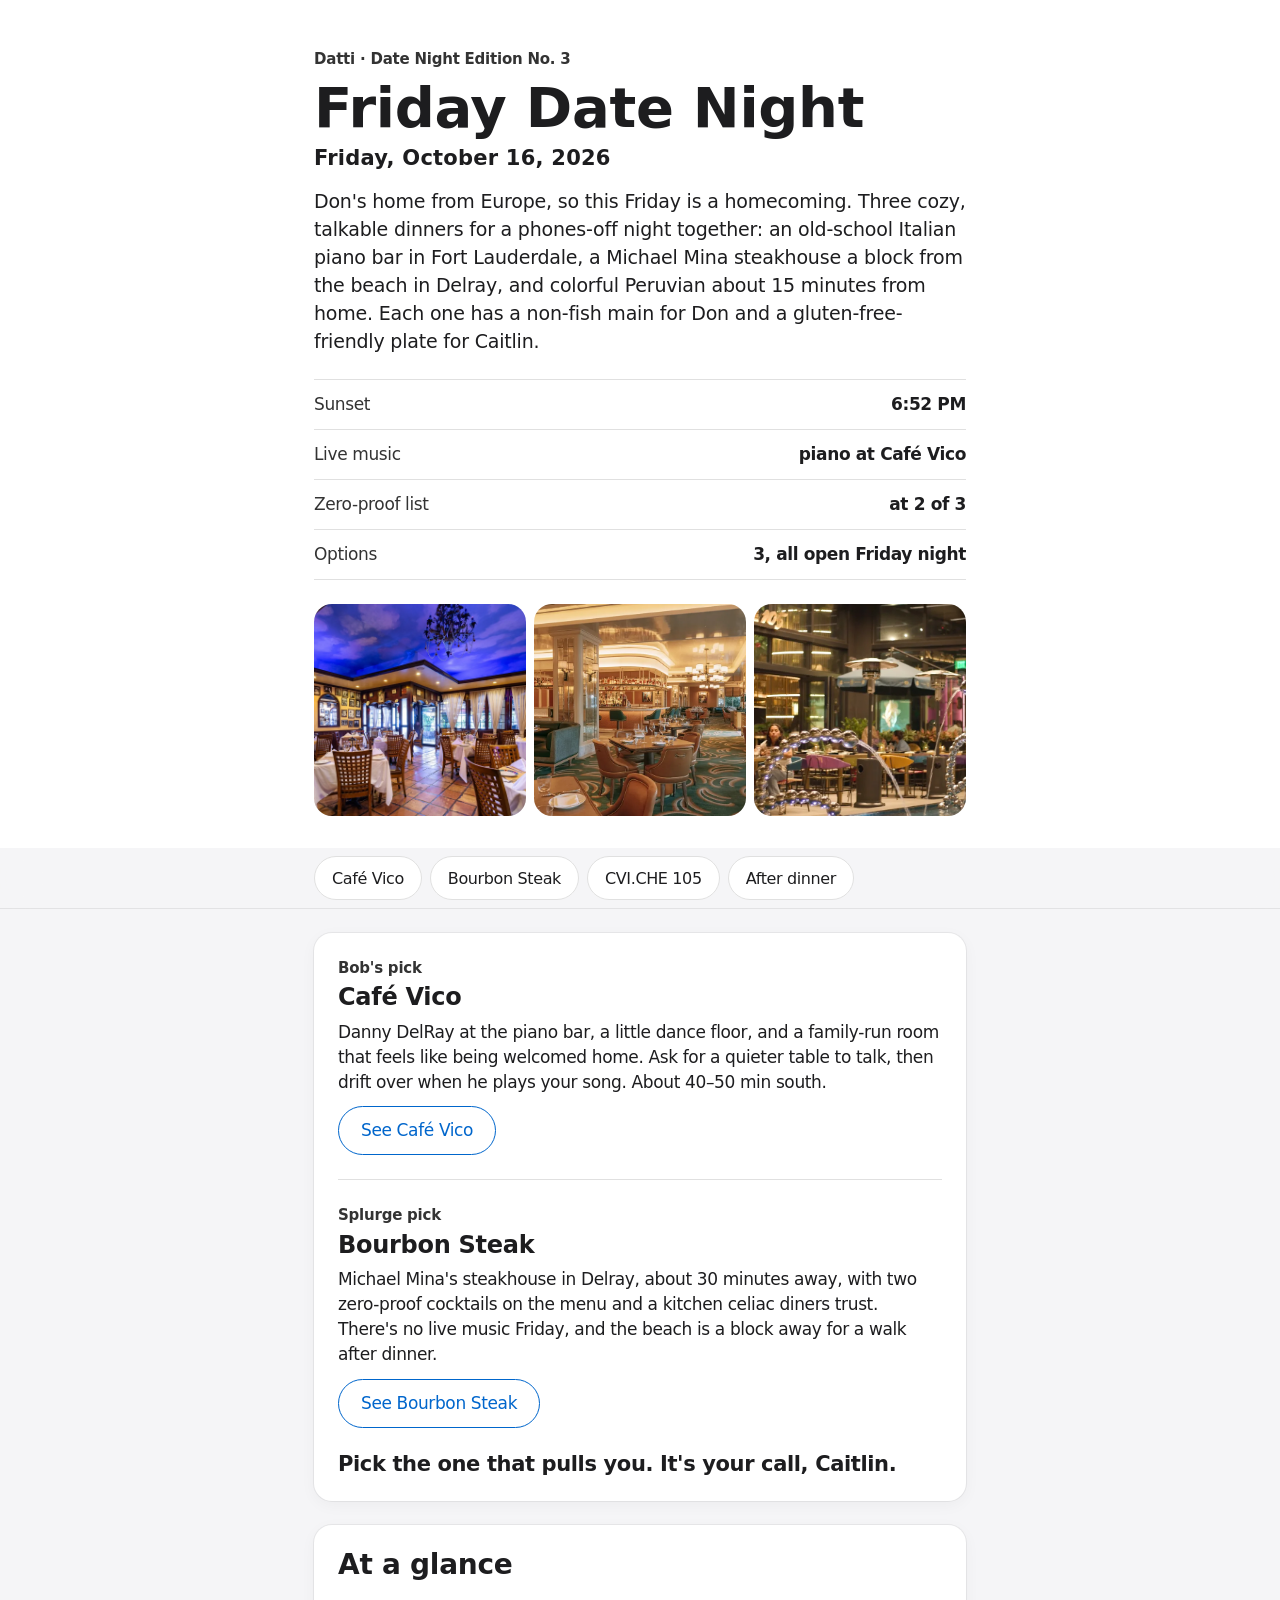
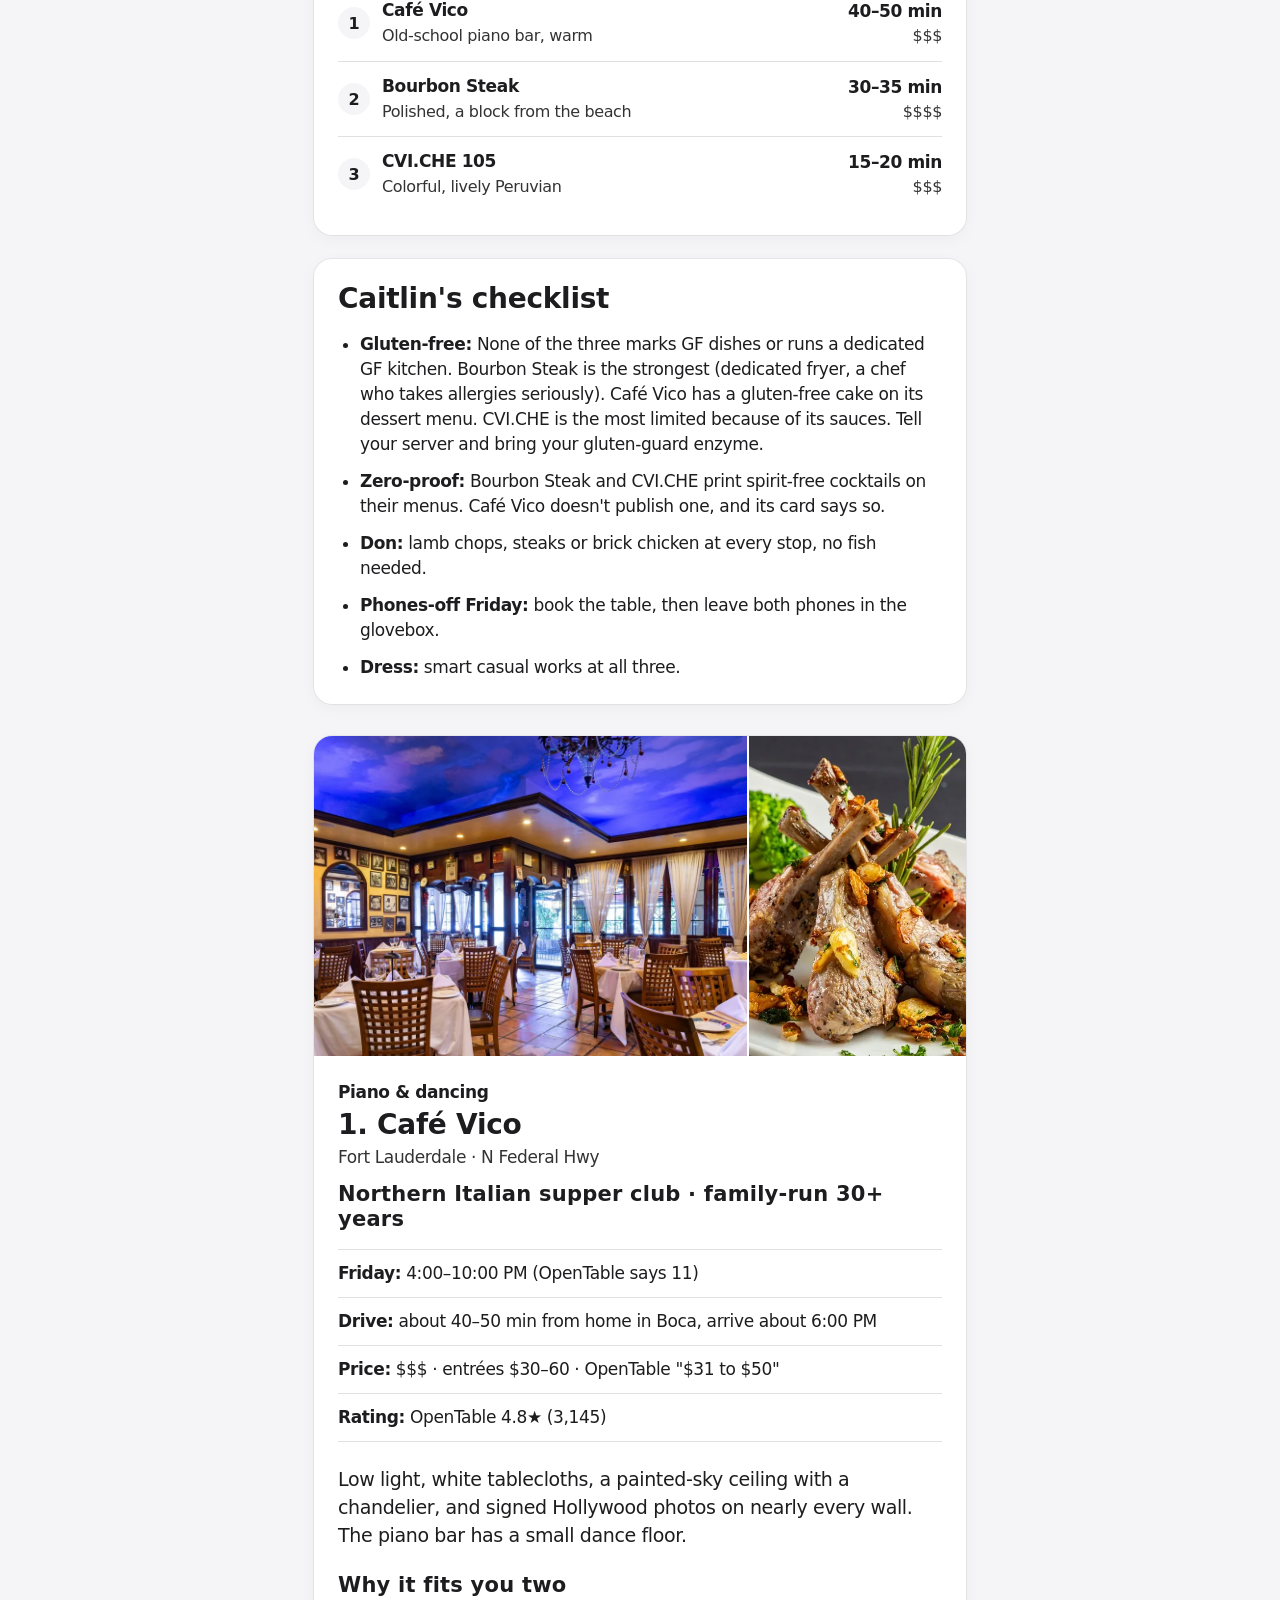
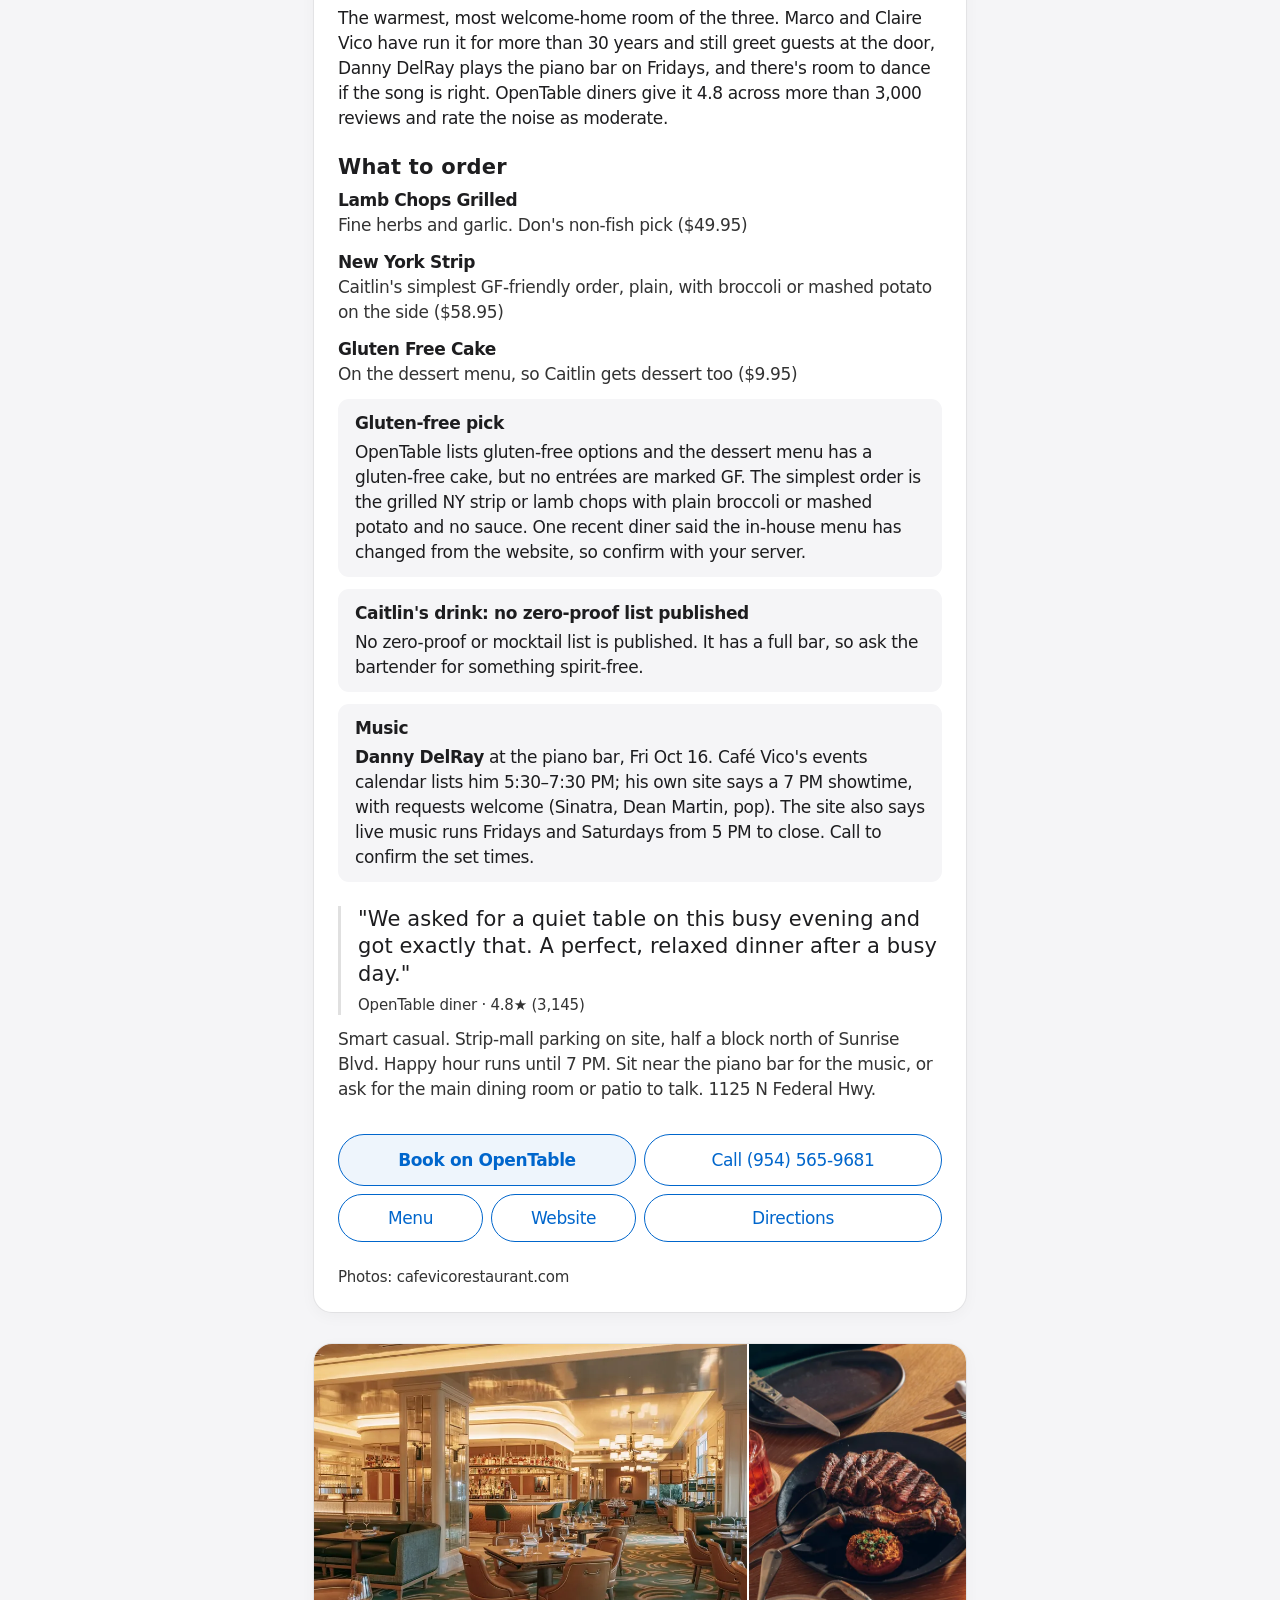
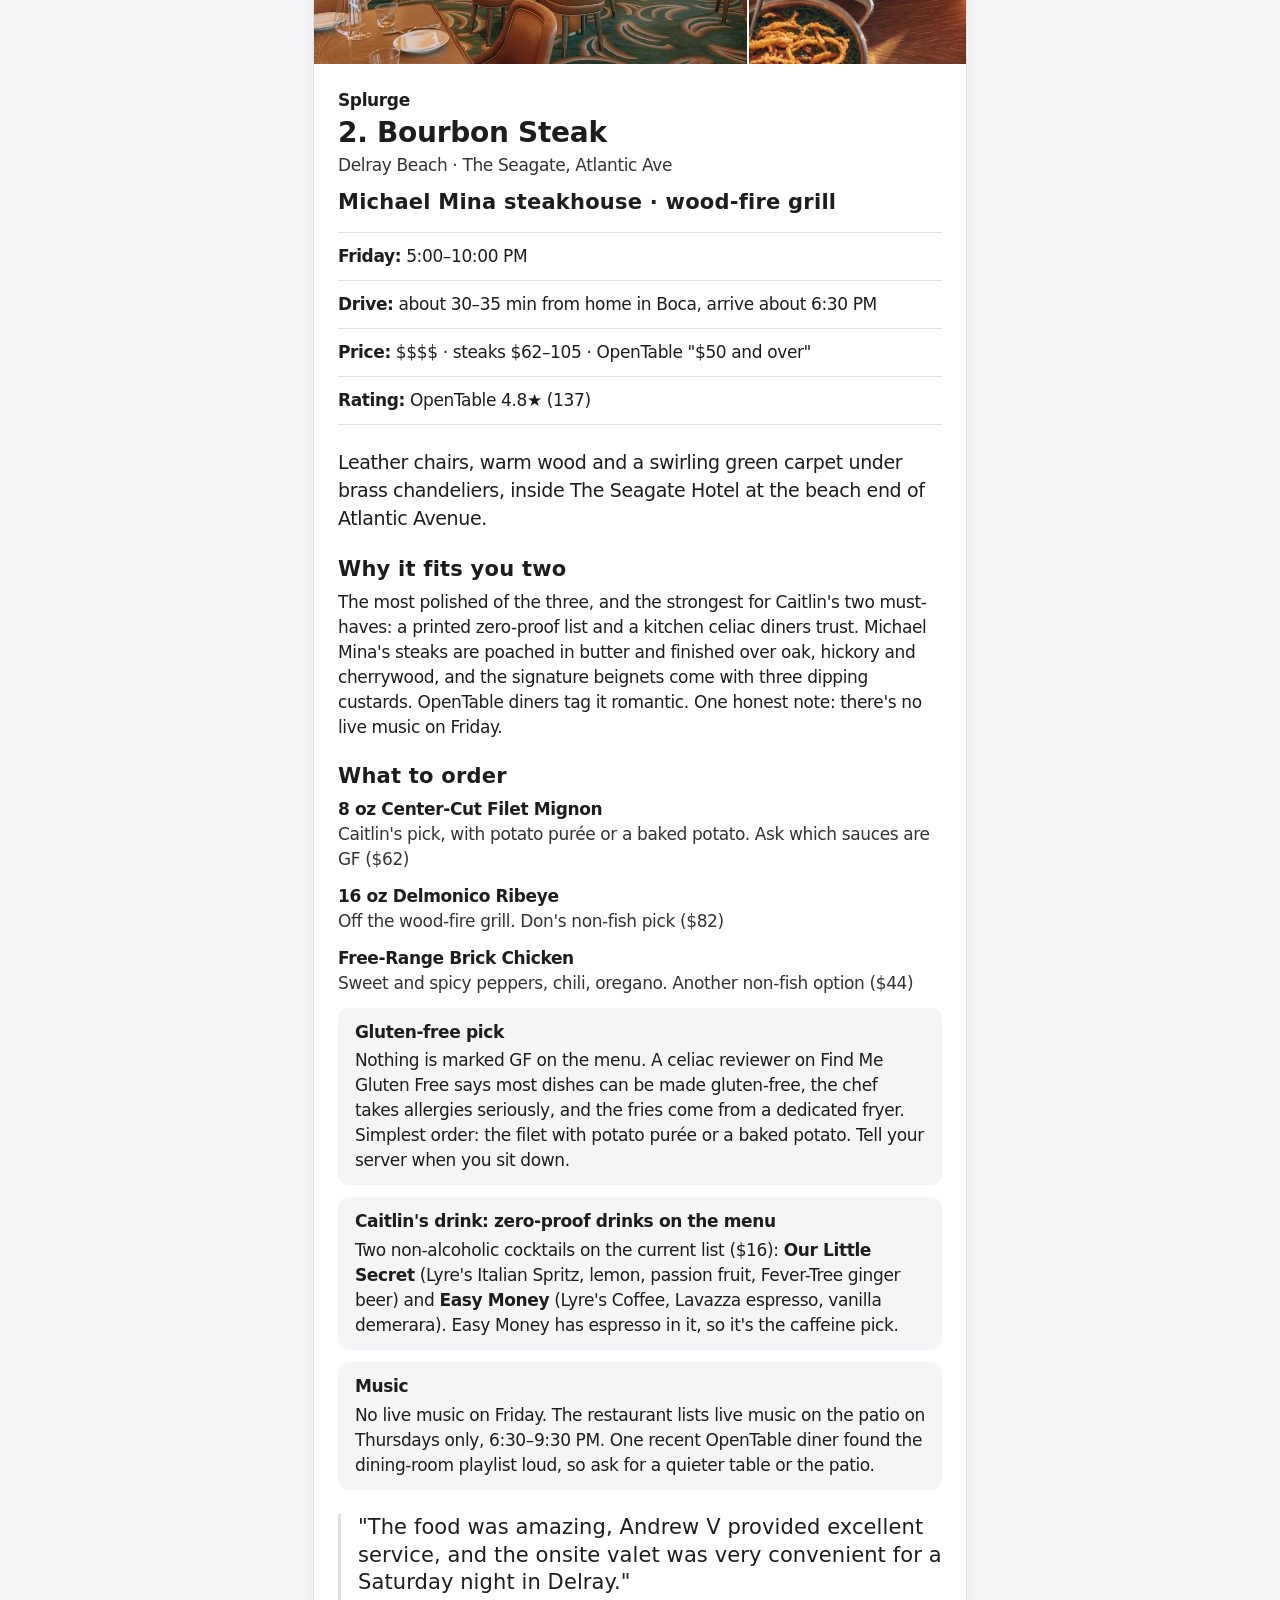
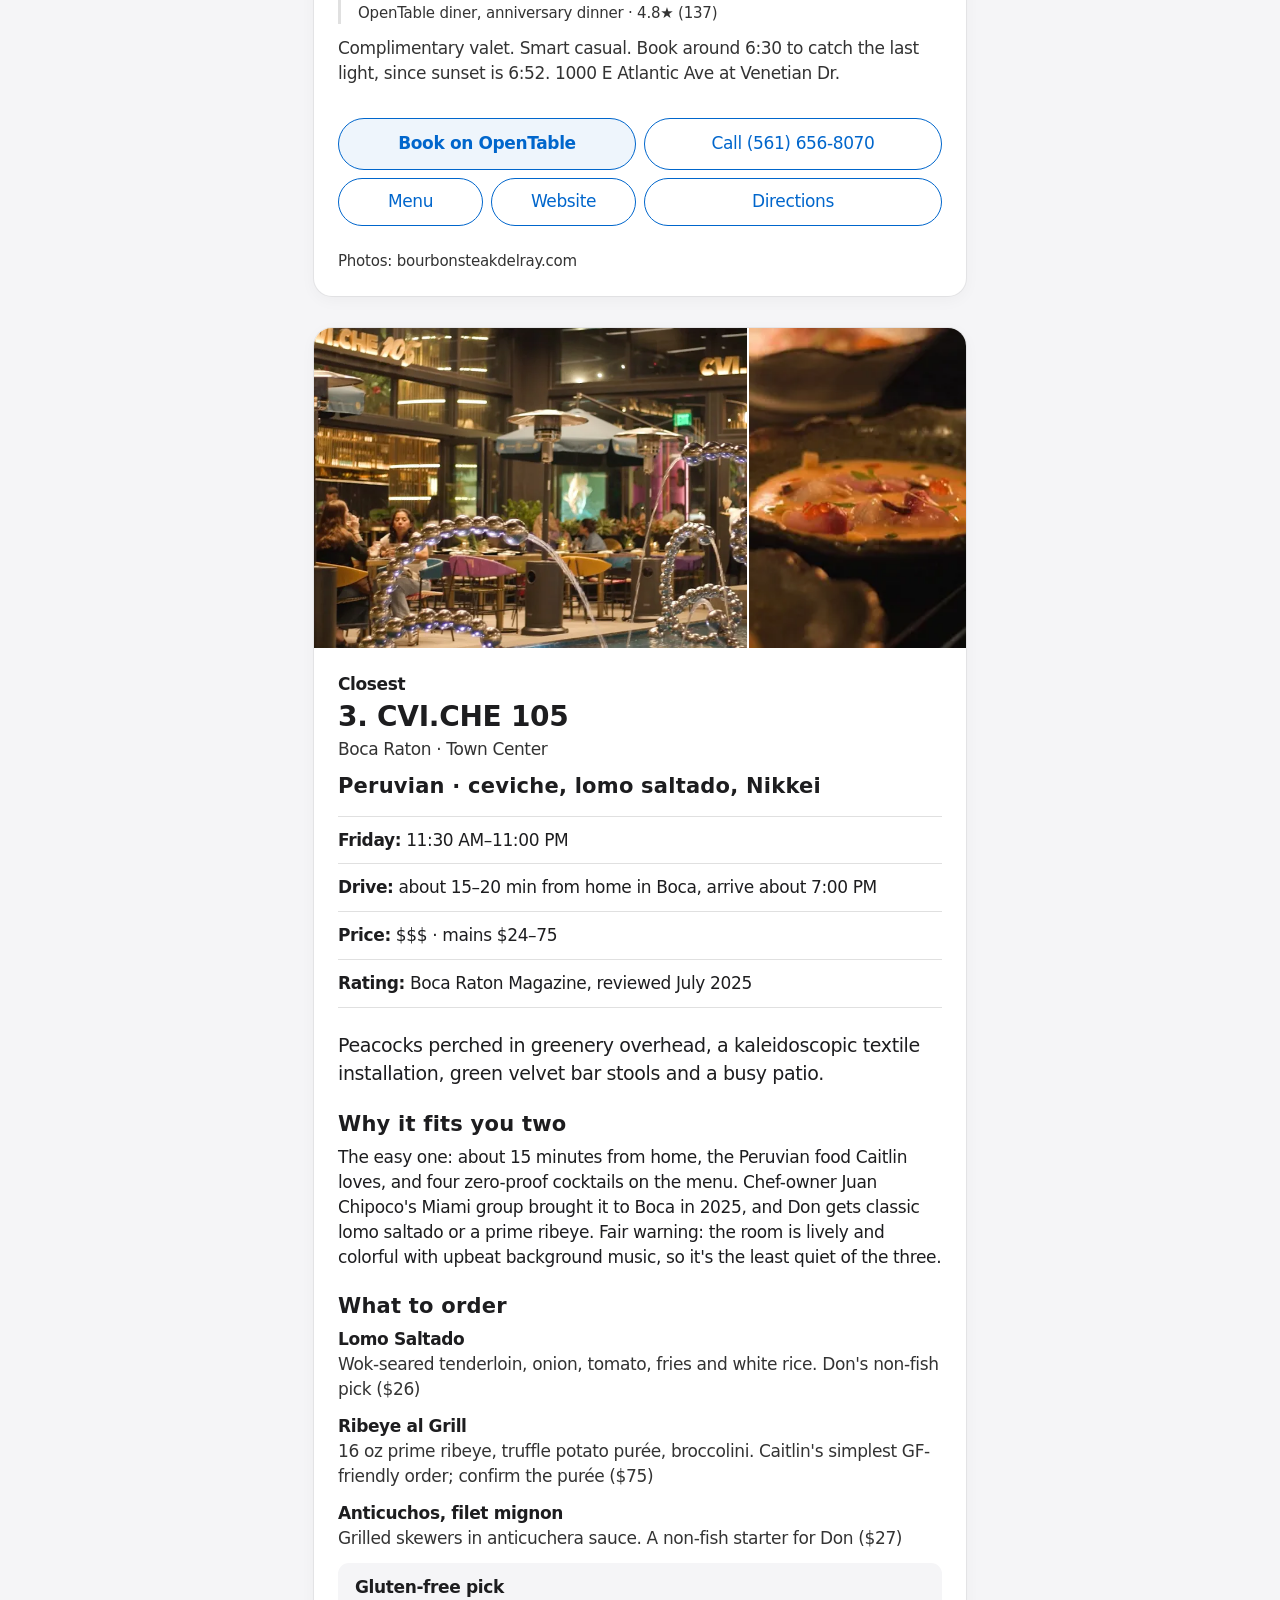
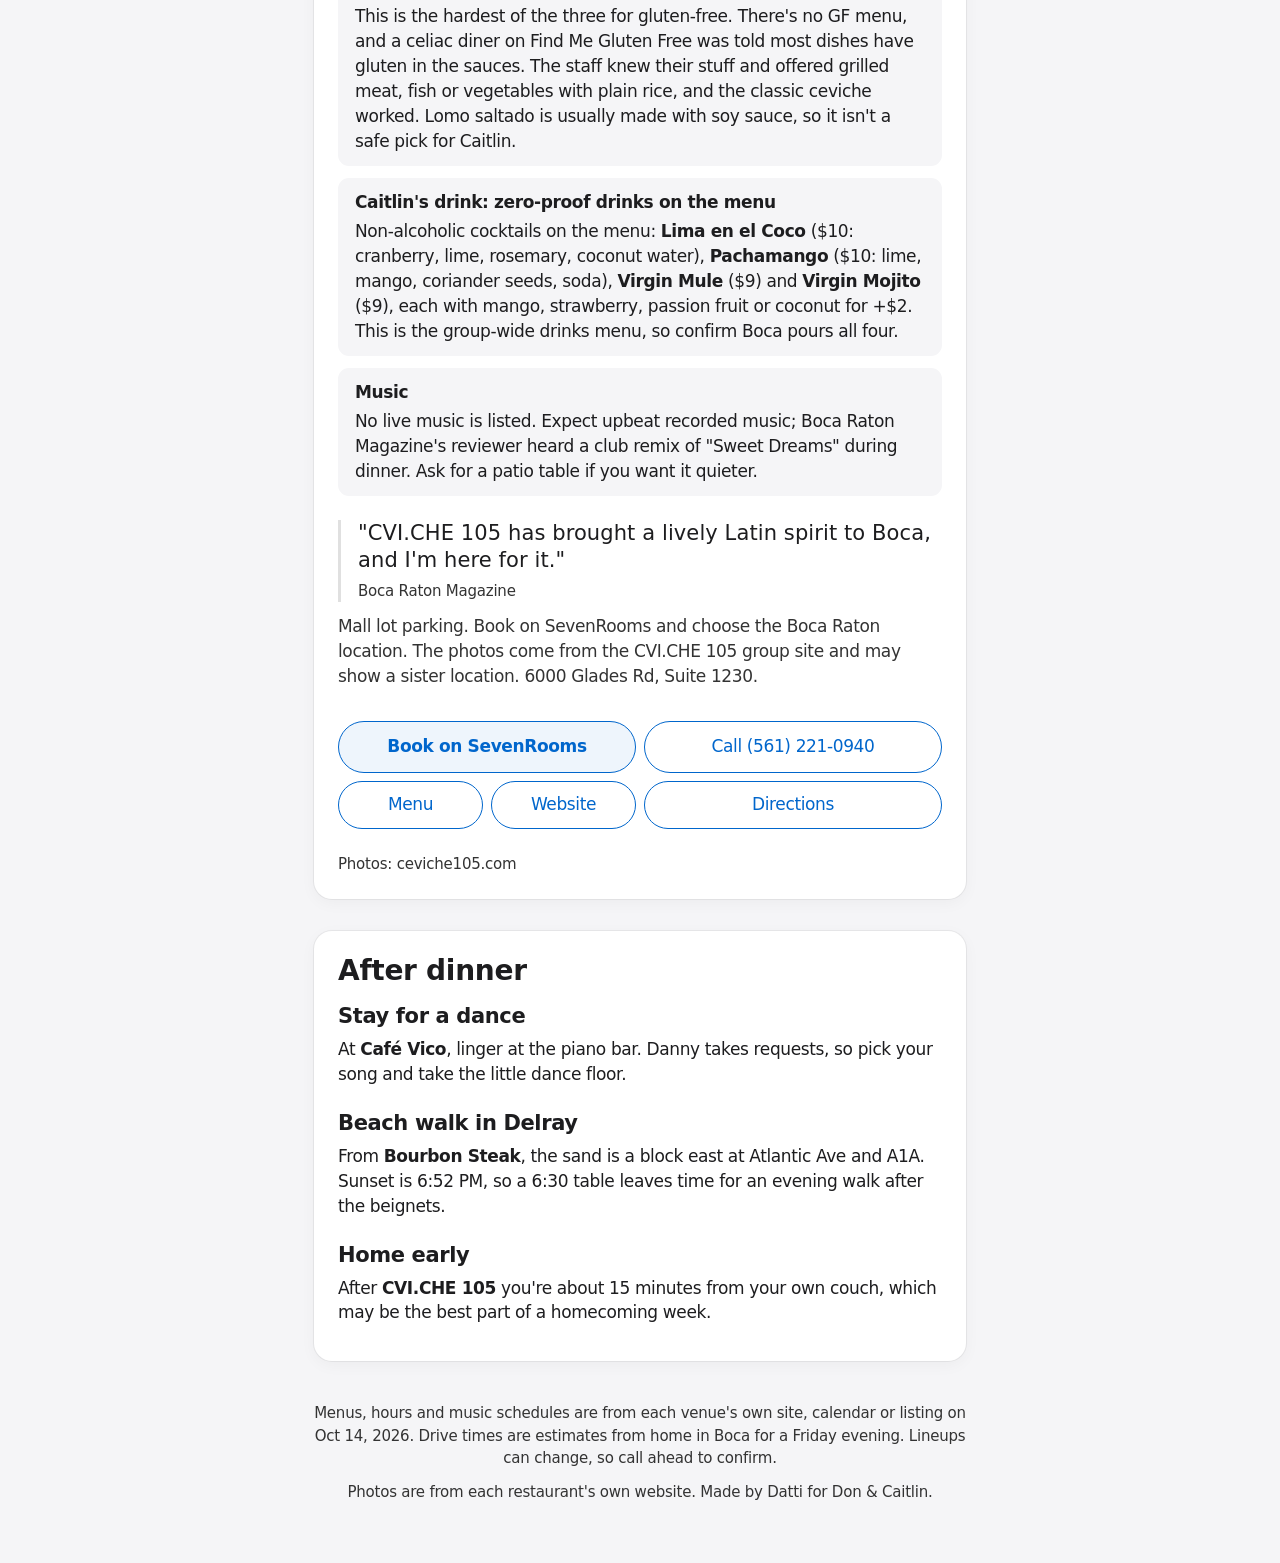
==== commit 3f712e51: "Edition 2026-10-16" ====
--- a/index.html
+++ b/index.html
@@ -6,19 +6,19 @@
 <meta name="robots" content="noindex, nofollow">
 <meta name="theme-color" content="#f5f5f7">
 <meta name="color-scheme" content="light">
-<title>Sunday Date Night, Oct 4 · Datti</title>
-<meta name="description" content="6 dinner options for Sunday, October 4, 2026. Menus, booking and tap-to-call for each.">
+<title>Friday Date Night, Oct 16 · Datti</title>
+<meta name="description" content="3 dinner options for Friday, October 16, 2026. Menus, booking and tap-to-call for each.">
 <meta property="og:type" content="website">
-<meta property="og:title" content="Sunday Date Night, Oct 4">
-<meta property="og:description" content="6 dinner options for Sunday, October 4, 2026. Menus, booking and tap-to-call for each.">
+<meta property="og:title" content="Friday Date Night, Oct 16">
+<meta property="og:description" content="3 dinner options for Friday, October 16, 2026. Menus, booking and tap-to-call for each.">
 <meta property="og:url" content="https://dfrench222.github.io/date-night/">
-<meta property="og:image" content="https://dfrench222.github.io/date-night/photos/og-2026-10-04.jpg">
+<meta property="og:image" content="https://dfrench222.github.io/date-night/photos/og-2026-10-16.jpg">
 <meta property="og:image:width" content="1200">
 <meta property="og:image:height" content="630">
 <meta name="twitter:card" content="summary_large_image">
-<meta name="twitter:title" content="Sunday Date Night, Oct 4">
-<meta name="twitter:description" content="6 dinner options for Sunday, October 4, 2026. Menus, booking and tap-to-call for each.">
-<meta name="twitter:image" content="https://dfrench222.github.io/date-night/photos/og-2026-10-04.jpg">
+<meta name="twitter:title" content="Friday Date Night, Oct 16">
+<meta name="twitter:description" content="3 dinner options for Friday, October 16, 2026. Menus, booking and tap-to-call for each.">
+<meta name="twitter:image" content="https://dfrench222.github.io/date-night/photos/og-2026-10-16.jpg">
 <link rel="icon" type="image/svg+xml" href="favicon.svg">
 <style>/* v3 — follows design/DESIGN.md (getdesign.md "apple" package), adapted:
    dark text on light only (no white-on-color), body 17px, min 15px, 44px+ targets. */
@@ -131,224 +131,128 @@
 <body>
 <header class="hero">
   <div class="wrap">
-    <div class="eyebrow">Datti · Date Night Edition No. 1</div>
-    <h1>Sunday Date Night</h1>
-    <div class="date">Sunday, October 4, 2026</div>
-    <p class="lede">Six vetted dinner spots within reach of Arden in Wellington. Every pick has a stand-out non-fish dish for Don and a gluten-free-friendly plate for Caitlin.</p>
-    <ul class="keyfacts"><li><span>Leave Arden</span><b>about 6:00 PM ET</b></li><li><span>Sunset</span><b>about 7:03 PM</b></li><li><span>Restaurants</span><b>6, all open Sunday</b></li></ul>
-    <div class="mosaic"><a href="#echo" aria-label="Echo"><img src="photos/echo1.webp" alt="Echo"></a><a href="#pink" aria-label="Pink Steak"><img src="photos/pink1.webp" alt="Pink Steak"></a><a href="#inti" aria-label="INTI Peruvian"><img src="photos/inti3.webp" alt="INTI Peruvian"></a><a href="#okee" aria-label="Okeechobee Steakhouse"><img src="photos/okee1.webp" alt="Okeechobee Steakhouse"></a><a href="#cev" aria-label="Ceviche Arigato"><img src="photos/cev3.webp" alt="Ceviche Arigato"></a><a href="#n1k" aria-label="1000 NORTH"><img src="photos/n1k3.webp" alt="1000 NORTH"></a></div>
+    <div class="eyebrow">Datti · Date Night Edition No. 3</div>
+    <h1>Friday Date Night</h1>
+    <div class="date">Friday, October 16, 2026</div>
+    <p class="lede">Don's home from Europe, so this Friday is a homecoming. Three cozy, talkable dinners for a phones-off night together: an old-school Italian piano bar in Fort Lauderdale, a Michael Mina steakhouse a block from the beach in Delray, and colorful Peruvian about 15 minutes from home. Each one has a non-fish main for Don and a gluten-free-friendly plate for Caitlin.</p>
+    <ul class="keyfacts"><li><span>Sunset</span><b>6:52 PM</b></li><li><span>Live music</span><b>piano at Café Vico</b></li><li><span>Zero-proof list</span><b>at 2 of 3</b></li><li><span>Options</span><b>3, all open Friday night</b></li></ul>
+    <div class="mosaic"><a href="#vico" aria-label="Café Vico"><img src="photos/vico1.webp" alt="Café Vico"></a><a href="#bourbon" aria-label="Bourbon Steak"><img src="photos/bourbon1.webp" alt="Bourbon Steak"></a><a href="#cviche" aria-label="CVI.CHE 105"><img src="photos/cviche1.webp" alt="CVI.CHE 105"></a></div>
   </div>
 </header>
-<nav class="jump" aria-label="Jump to a restaurant"><div class="jump-in"><a href="#echo">Echo</a><a href="#pink">Pink Steak</a><a href="#inti">INTI Peruvian</a><a href="#okee">Okeechobee Steakhouse</a><a href="#cev">Ceviche Arigato</a><a href="#n1k">1000 NORTH</a><a href="#after">After dinner</a></div></nav>
+<nav class="jump" aria-label="Jump to a restaurant"><div class="jump-in"><a href="#vico">Café Vico</a><a href="#bourbon">Bourbon Steak</a><a href="#cviche">CVI.CHE 105</a><a href="#after">After dinner</a></div></nav>
 <main class="wrap">
-  <section class="panel pick" aria-label="Our picks"><div class="row"><div class="kicker">Bob&#x27;s pick</div><h3>INTI Peruvian</h3><p>It&#x27;s the hidden-gem, Caitlin-found kind of night you two love. It&#x27;s authentic, beautifully plated, about 30 min away, quiet enough to talk, and open till 10, with causas and ceviche for her and lomo saltado for Don.</p><a class="go" href="#inti">See INTI Peruvian</a></div><div class="row"><div class="kicker">Splurge pick</div><h3>1000 NORTH</h3><p>The only table on the list that faces the water at sunset. Arrive around 6:50 and catch the 7:03 PM sunset by the Jupiter Lighthouse.</p><a class="go" href="#n1k">See 1000 NORTH</a></div><p class="closer">Pick the one that pulls you. It&#x27;s your call, Caitlin.</p></section>
+  <section class="panel pick" aria-label="Our picks"><div class="row"><div class="kicker">Bob&#x27;s pick</div><h3>Café Vico</h3><p>Danny DelRay at the piano bar, a little dance floor, and a family-run room that feels like being welcomed home. Ask for a quieter table to talk, then drift over when he plays your song. About 40–50 min south.</p><a class="go" href="#vico">See Café Vico</a></div><div class="row"><div class="kicker">Splurge pick</div><h3>Bourbon Steak</h3><p>Michael Mina&#x27;s steakhouse in Delray, about 30 minutes away, with two zero-proof cocktails on the menu and a kitchen celiac diners trust. There&#x27;s no live music Friday, and the beach is a block away for a walk after dinner.</p><a class="go" href="#bourbon">See Bourbon Steak</a></div><p class="closer">Pick the one that pulls you. It&#x27;s your call, Caitlin.</p></section>
   <section class="panel" aria-labelledby="glance-h">
     <h2 class="h2" id="glance-h">At a glance</h2>
-    <div class="glance"><a href="#echo"><span class="num">1</span><span class="t"><b>Echo</b><span>Lantern garden, glam</span></span><span class="r"><b>40–45 min</b>$$$$</span></a><a href="#pink"><span class="num">2</span><span class="t"><b>Pink Steak</b><span>Lively, glam, buzzy</span></span><span class="r"><b>30–35 min</b>$$$$</span></a><a href="#inti"><span class="num">3</span><span class="t"><b>INTI Peruvian</b><span>Cozy hidden gem</span></span><span class="r"><b>30 min</b>$$</span></a><a href="#okee"><span class="num">4</span><span class="t"><b>Okeechobee Steakhouse</b><span>Old-school classic</span></span><span class="r"><b>30 min</b>$$$</span></a><a href="#cev"><span class="num">5</span><span class="t"><b>Ceviche Arigato</b><span>Buzzy, casual-fun</span></span><span class="r"><b>40 min</b>$$</span></a><a href="#n1k"><span class="num">6</span><span class="t"><b>1000 NORTH</b><span>Sunset on the water</span></span><span class="r"><b>45–50 min</b>$$$$</span></a></div>
+    <div class="glance"><a href="#vico"><span class="num">1</span><span class="t"><b>Café Vico</b><span>Old-school piano bar, warm</span></span><span class="r"><b>40–50 min</b>$$$</span></a><a href="#bourbon"><span class="num">2</span><span class="t"><b>Bourbon Steak</b><span>Polished, a block from the beach</span></span><span class="r"><b>30–35 min</b>$$$$</span></a><a href="#cviche"><span class="num">3</span><span class="t"><b>CVI.CHE 105</b><span>Colorful, lively Peruvian</span></span><span class="r"><b>15–20 min</b>$$$</span></a></div>
   </section>
   <section class="panel check" aria-labelledby="check-h">
     <h2 class="h2" id="check-h">Caitlin's checklist</h2>
-    <ul><li><b>Gluten-free:</b> every card names a GF-friendly plate. None of these kitchens is dedicated GF, so tell your server and bring your gluten-guard enzyme.</li><li><b>Zero-proof:</b> each card says whether a mocktail or non-alcoholic list is actually published. Where it isn't, it says so plainly.</li><li><b>Don:</b> a hero non-fish dish everywhere.</li></ul>
+    <ul><li><b>Gluten-free:</b> None of the three marks GF dishes or runs a dedicated GF kitchen. Bourbon Steak is the strongest (dedicated fryer, a chef who takes allergies seriously). Café Vico has a gluten-free cake on its dessert menu. CVI.CHE is the most limited because of its sauces. Tell your server and bring your gluten-guard enzyme.</li><li><b>Zero-proof:</b> Bourbon Steak and CVI.CHE print spirit-free cocktails on their menus. Café Vico doesn't publish one, and its card says so.</li><li><b>Don:</b> lamb chops, steaks or brick chicken at every stop, no fish needed.</li><li><b>Phones-off Friday:</b> book the table, then leave both phones in the glovebox.</li><li><b>Dress:</b> smart casual works at all three.</li></ul>
   </section>
-  <article class="card" id="echo" aria-labelledby="echo-h">
-  <div class="photos n2"><img src="photos/echo1.webp" alt="Echo, photo from thebreakers.com" loading="lazy" decoding="async"><img src="photos/echo3.webp" alt="Echo, photo from thebreakers.com" loading="lazy" decoding="async"></div>
+  <article class="card" id="vico" aria-labelledby="vico-h">
+  <div class="photos n2"><img src="photos/vico1.webp" alt="Café Vico, photo from cafevicorestaurant.com" loading="lazy" decoding="async"><img src="photos/vico2.webp" alt="Café Vico, photo from cafevicorestaurant.com" loading="lazy" decoding="async"></div>
   <div class="card-body">
-    
-    <h2 id="echo-h">1. Echo</h2>
-    <p class="area">at The Breakers · Palm Beach</p>
-    <p class="cuisine">Pan-Asian · Thai · Chinese · Japanese · Korean</p>
+    <div class="badge">Piano &amp; dancing</div>
+    <h2 id="vico-h">1. Café Vico</h2>
+    <p class="area">Fort Lauderdale · N Federal Hwy</p>
+    <p class="cuisine">Northern Italian supper club · family-run 30+ years</p>
     <ul class="facts">
-      <li><b>Sunday:</b> Sun 5:00–9:30 PM</li>
-      <li><b>Drive:</b> about 40–45 min from Arden, arrive about 6:45 PM</li>
-      <li><b>Price:</b> $$$$ · entrées $34–60 · 20% service charge added</li>
-      <li><b>Rating:</b> OpenTable 4.7★ (3,096)</li>
+      <li><b>Friday:</b> 4:00–10:00 PM (OpenTable says 11)</li>
+      <li><b>Drive:</b> about 40–50 min from home in Boca, arrive about 6:00 PM</li>
+      <li><b>Price:</b> $$$ · entrées $30–60 · OpenTable &quot;$31 to $50&quot;</li>
+      <li><b>Rating:</b> OpenTable 4.8★ (3,145)</li>
     </ul>
-    <p class="vibe">Lantern-lit garden, red-lacquer dining room, cocktail-chic Palm Beach glam.</p>
+    <p class="vibe">Low light, white tablecloths, a painted-sky ceiling with a chandelier, and signed Hollywood photos on nearly every wall. The piano bar has a small dance floor.</p>
     <h3 class="lbl">Why it fits you two</h3>
-    <p>The most &quot;transported&quot; night on the list. Thai and Pan-Asian under garden lanterns on Palm Beach island, a few blocks from Worth Ave for a stroll after. A great pick for long conversation over shared plates.</p>
+    <p>The warmest, most welcome-home room of the three. Marco and Claire Vico have run it for more than 30 years and still greet guests at the door, Danny DelRay plays the piano bar on Fridays, and there&#x27;s room to dance if the song is right. OpenTable diners give it 4.8 across more than 3,000 reviews and rate the noise as moderate.</p>
     <h3 class="lbl">What to order</h3>
-    <div class="dish"><b>Peking Duck Bao Buns / Peking Duck</b><span>Don&#x27;s non-fish star: hoisin, scallion, cucumber</span></div><div class="dish"><b>Kalbi Wagyu Flatiron</b><span>Bulgogi marinade, stir-fried veggies. Another great non-fish pick</span></div><div class="dish"><b>Riceless Seafood Cucumber Roll</b><span>Tuna, salmon, hamachi wrapped in cucumber. Caitlin&#x27;s GF-friendly pick</span></div>
-    <div class="note"><div class="nt">Gluten-free pick</div>Riceless Seafood Cucumber Roll. Ask for tamari instead of soy sauce.</div>
-    <div class="note"><div class="nt">Caitlin's drink: zero-proof drinks on the menu</div>Zero-proof list ($12): <b>Lychee Spritz</b> (lychee, white cranberry, lime), <b>Saigon Sunset</b> (watermelon, house infusion) or <b>Tropical Wave</b>. Jasmine Dragon Pearl tea to finish.</div>
-    <div class="note"><div class="nt">Music</div>No live music listed. Expect a lounge soundtrack and a buzzy bar.</div>
-    <blockquote class="quote">4.7★ on OpenTable from 3,096 diners, with 4.6 food, 4.7 service and 4.5 ambience.<small>OpenTable</small></blockquote>
-    <p class="heads">Dress code is cocktail chic. Reservations recommended. 230A Sunrise Ave, a few blocks from The Breakers.</p>
+    <div class="dish"><b>Lamb Chops Grilled</b><span>Fine herbs and garlic. Don&#x27;s non-fish pick ($49.95)</span></div><div class="dish"><b>New York Strip</b><span>Caitlin&#x27;s simplest GF-friendly order, plain, with broccoli or mashed potato on the side ($58.95)</span></div><div class="dish"><b>Gluten Free Cake</b><span>On the dessert menu, so Caitlin gets dessert too ($9.95)</span></div>
+    <div class="note"><div class="nt">Gluten-free pick</div>OpenTable lists gluten-free options and the dessert menu has a gluten-free cake, but no entrées are marked GF. The simplest order is the grilled NY strip or lamb chops with plain broccoli or mashed potato and no sauce. One recent diner said the in-house menu has changed from the website, so confirm with your server.</div>
+    <div class="note"><div class="nt">Caitlin's drink: no zero-proof list published</div>No zero-proof or mocktail list is published. It has a full bar, so ask the bartender for something spirit-free.</div>
+    <div class="note"><div class="nt">Music</div><b>Danny DelRay</b> at the piano bar, Fri Oct 16. Café Vico's events calendar lists him 5:30–7:30 PM; his own site says a 7 PM showtime, with requests welcome (Sinatra, Dean Martin, pop). The site also says live music runs Fridays and Saturdays from 5 PM to close. Call to confirm the set times.</div>
+    <blockquote class="quote">&quot;We asked for a quiet table on this busy evening and got exactly that. A perfect, relaxed dinner after a busy day.&quot;<small>OpenTable diner · 4.8★ (3,145)</small></blockquote>
+    <p class="heads">Smart casual. Strip-mall parking on site, half a block north of Sunrise Blvd. Happy hour runs until 7 PM. Sit near the piano bar for the music, or ask for the main dining room or patio to talk. 1125 N Federal Hwy.</p>
   </div>
   <div class="actions">
-    <a class="btn primary" href="https://www.opentable.com/echo" target="_blank" rel="noopener">Book on OpenTable</a>
-    <a class="btn full" href="tel:+15618024222">Call (561) 802-4222</a>
-    <a class="btn full" href="https://www.thebreakers.com/dining/echo/" target="_blank" rel="noopener">Menu &amp; website</a>
-    <a class="btn full" href="https://www.google.com/maps/search/?api=1&amp;query=Echo+230A+Sunrise+Ave+Palm+Beach+FL" target="_blank" rel="noopener">Directions</a>
-  </div>
-  <p class="credit">Photos: thebreakers.com</p>
+    <a class="btn primary" href="https://www.opentable.com/cafe-vico-ristorante" target="_blank" rel="noopener">Book on OpenTable</a>
+    <a class="btn full" href="tel:+19545659681">Call (954) 565-9681</a>
+    <a class="btn" href="https://cafevicorestaurant.com/menu" target="_blank" rel="noopener">Menu</a><a class="btn" href="https://cafevicorestaurant.com/" target="_blank" rel="noopener">Website</a>
+    <a class="btn full" href="https://www.google.com/maps/search/?api=1&amp;query=Cafe+Vico+1125+N+Federal+Hwy+Fort+Lauderdale+FL" target="_blank" rel="noopener">Directions</a>
+  </div>
+  <p class="credit">Photos: cafevicorestaurant.com</p>
 </article>
-<article class="card" id="pink" aria-labelledby="pink-h">
-  <div class="photos n2"><img src="photos/pink1.webp" alt="Pink Steak, photo from pinksteak.com" loading="lazy" decoding="async"><img src="photos/pink2.webp" alt="Pink Steak, photo from pinksteak.com" loading="lazy" decoding="async"></div>
+<article class="card" id="bourbon" aria-labelledby="bourbon-h">
+  <div class="photos n2"><img src="photos/bourbon1.webp" alt="Bourbon Steak, photo from bourbonsteakdelray.com" loading="lazy" decoding="async"><img src="photos/bourbon2.webp" alt="Bourbon Steak, photo from bourbonsteakdelray.com" loading="lazy" decoding="async"></div>
   <div class="card-body">
-    
-    <h2 id="pink-h">2. Pink Steak</h2>
-    <p class="area">West Palm Beach · SoSo</p>
-    <p class="cuisine">Modern steakhouse · caviar · raw bar</p>
+    <div class="badge">Splurge</div>
+    <h2 id="bourbon-h">2. Bourbon Steak</h2>
+    <p class="area">Delray Beach · The Seagate, Atlantic Ave</p>
+    <p class="cuisine">Michael Mina steakhouse · wood-fire grill</p>
     <ul class="facts">
-      <li><b>Sunday:</b> Sun dinner 3:30–9:30 PM</li>
-      <li><b>Drive:</b> about 30–35 min from Arden, arrive about 6:35 PM</li>
-      <li><b>Price:</b> $$$$ · dishes $16–168</li>
-      <li><b>Rating:</b> OpenTable 4.6★ (1,235)</li>
+      <li><b>Friday:</b> 5:00–10:00 PM</li>
+      <li><b>Drive:</b> about 30–35 min from home in Boca, arrive about 6:30 PM</li>
+      <li><b>Price:</b> $$$$ · steaks $62–105 · OpenTable &quot;$50 and over&quot;</li>
+      <li><b>Rating:</b> OpenTable 4.8★ (137)</li>
     </ul>
-    <p class="vibe">Pink-hued, flamingo-glam room with velvet booths and a &quot;Miami meets Palm Beach&quot; energy.</p>
+    <p class="vibe">Leather chairs, warm wood and a swirling green carpet under brass chandeliers, inside The Seagate Hotel at the beach end of Atlantic Avenue.</p>
     <h3 class="lbl">Why it fits you two</h3>
-    <p>The fun, dressed-up, high-energy steak night: wagyu, caviar and a room that feels like a party. It has the most &quot;night out&quot; feeling of the steak options.</p>
+    <p>The most polished of the three, and the strongest for Caitlin&#x27;s two must-haves: a printed zero-proof list and a kitchen celiac diners trust. Michael Mina&#x27;s steaks are poached in butter and finished over oak, hickory and cherrywood, and the signature beignets come with three dipping custards. OpenTable diners tag it romantic. One honest note: there&#x27;s no live music on Friday.</p>
     <h3 class="lbl">What to order</h3>
-    <div class="dish"><b>Wagyu Hanger Steak</b><span>Coffee-rubbed. The Boca Mag favorite and Don&#x27;s pick</span></div><div class="dish"><b>Truffle Butter Filet (8 oz)</b><span>Caitlin&#x27;s pick, with sauces on the side</span></div><div class="dish"><b>Hamachi Crudo or Tuna Cones</b><span>A raw-bar start for Caitlin</span></div>
-    <div class="note"><div class="nt">Gluten-free pick</div>Steaks are naturally GF-friendly. Order the filet with sauces on the side.</div>
-    <div class="note"><div class="nt">Caitlin's drink: no zero-proof list published</div>No zero-proof list is published. The bar builds to order, so ask for a spirit-free "pink" sipper. Sparkling water with citrus works too.</div>
-    <div class="note"><div class="nt">Music</div>Sunday's live DJ plays at the <b>Lobsta Disco Brunch</b> (11–3). Dinner still runs lively with music and buzz, so expect a loud room.</div>
-    <blockquote class="quote">&quot;the Wagyu hanger steak … was pink and moist inside with a nice, charred coffee rub exterior.&quot;<small>Boca Raton Magazine</small></blockquote>
-    <p class="heads">OpenTable notes &quot;lively, sometimes loud.&quot; Ask for a booth to make conversation easier. 2777 S Dixie Hwy.</p>
+    <div class="dish"><b>8 oz Center-Cut Filet Mignon</b><span>Caitlin&#x27;s pick, with potato purée or a baked potato. Ask which sauces are GF ($62)</span></div><div class="dish"><b>16 oz Delmonico Ribeye</b><span>Off the wood-fire grill. Don&#x27;s non-fish pick ($82)</span></div><div class="dish"><b>Free-Range Brick Chicken</b><span>Sweet and spicy peppers, chili, oregano. Another non-fish option ($44)</span></div>
+    <div class="note"><div class="nt">Gluten-free pick</div>Nothing is marked GF on the menu. A celiac reviewer on Find Me Gluten Free says most dishes can be made gluten-free, the chef takes allergies seriously, and the fries come from a dedicated fryer. Simplest order: the filet with potato purée or a baked potato. Tell your server when you sit down.</div>
+    <div class="note"><div class="nt">Caitlin's drink: zero-proof drinks on the menu</div>Two non-alcoholic cocktails on the current list ($16): <b>Our Little Secret</b> (Lyre's Italian Spritz, lemon, passion fruit, Fever-Tree ginger beer) and <b>Easy Money</b> (Lyre's Coffee, Lavazza espresso, vanilla demerara). Easy Money has espresso in it, so it's the caffeine pick.</div>
+    <div class="note"><div class="nt">Music</div>No live music on Friday. The restaurant lists live music on the patio on Thursdays only, 6:30–9:30 PM. One recent OpenTable diner found the dining-room playlist loud, so ask for a quieter table or the patio.</div>
+    <blockquote class="quote">&quot;The food was amazing, Andrew V provided excellent service, and the onsite valet was very convenient for a Saturday night in Delray.&quot;<small>OpenTable diner, anniversary dinner · 4.8★ (137)</small></blockquote>
+    <p class="heads">Complimentary valet. Smart casual. Book around 6:30 to catch the last light, since sunset is 6:52. 1000 E Atlantic Ave at Venetian Dr.</p>
   </div>
   <div class="actions">
-    <a class="btn primary" href="https://www.opentable.com/r/pink-steak-west-palm-beach" target="_blank" rel="noopener">Book on OpenTable</a>
-    <a class="btn full" href="tel:+15615579083">Call (561) 557-9083</a>
-    <a class="btn full" href="https://www.pinksteak.com/" target="_blank" rel="noopener">Menu &amp; website</a>
-    <a class="btn full" href="https://www.google.com/maps/search/?api=1&amp;query=Pink+Steak+2777+S+Dixie+Hwy+West+Palm+Beach+FL" target="_blank" rel="noopener">Directions</a>
-  </div>
-  <p class="credit">Photos: pinksteak.com</p>
+    <a class="btn primary" href="https://www.opentable.com/r/bourbon-steak-delray-beach" target="_blank" rel="noopener">Book on OpenTable</a>
+    <a class="btn full" href="tel:+15616568070">Call (561) 656-8070</a>
+    <a class="btn" href="https://bourbonsteakdelray.com/wp-content/uploads/2026/10/10.05.2026-BSDR-Dinner.pdf-2.pdf" target="_blank" rel="noopener">Menu</a><a class="btn" href="https://bourbonsteakdelray.com/" target="_blank" rel="noopener">Website</a>
+    <a class="btn full" href="https://www.google.com/maps/search/?api=1&amp;query=Bourbon+Steak+1000+E+Atlantic+Ave+Delray+Beach+FL" target="_blank" rel="noopener">Directions</a>
+  </div>
+  <p class="credit">Photos: bourbonsteakdelray.com</p>
 </article>
-<article class="card" id="inti" aria-labelledby="inti-h">
-  <div class="photos n2"><img src="photos/inti3.webp" alt="INTI Peruvian, photo from intiperuvianrestaurant.com" loading="lazy" decoding="async"><img src="photos/inti2.webp" alt="INTI Peruvian, photo from intiperuvianrestaurant.com" loading="lazy" decoding="async"></div>
+<article class="card" id="cviche" aria-labelledby="cviche-h">
+  <div class="photos n2"><img src="photos/cviche1.webp" alt="CVI.CHE 105, photo from ceviche105.com" loading="lazy" decoding="async"><img src="photos/cviche2.webp" alt="CVI.CHE 105, photo from ceviche105.com" loading="lazy" decoding="async"></div>
   <div class="card-body">
-    <div class="badge">Top pick</div>
-    <h2 id="inti-h">3. INTI Peruvian</h2>
-    <p class="area">West Palm Beach · Military Trail</p>
-    <p class="cuisine">Authentic Peruvian · signature hot-rock dishes</p>
+    <div class="badge">Closest</div>
+    <h2 id="cviche-h">3. CVI.CHE 105</h2>
+    <p class="area">Boca Raton · Town Center</p>
+    <p class="cuisine">Peruvian · ceviche, lomo saltado, Nikkei</p>
     <ul class="facts">
-      <li><b>Sunday:</b> Sun 1:00–10:00 PM</li>
-      <li><b>Drive:</b> about 30 min from Arden, arrive about 6:30 PM</li>
-      <li><b>Price:</b> $$ · OpenTable &quot;$31–50&quot; per person</li>
-      <li><b>Rating:</b> OpenTable 4.7★ (74)</li>
+      <li><b>Friday:</b> 11:30 AM–11:00 PM</li>
+      <li><b>Drive:</b> about 15–20 min from home in Boca, arrive about 7:00 PM</li>
+      <li><b>Price:</b> $$$ · mains $24–75</li>
+      <li><b>Rating:</b> Boca Raton Magazine, reviewed July 2025</li>
     </ul>
-    <p class="vibe">A strip-mall hidden gem with a moody, gold-lit dining room and art-on-the-plate presentation.</p>
+    <p class="vibe">Peacocks perched in greenery overhead, a kaleidoscopic textile installation, green velvet bar stools and a busy patio.</p>
     <h3 class="lbl">Why it fits you two</h3>
-    <p>This is Caitlin&#x27;s favorite kind of find: tiny, authentic, beautifully plated, and loved by diners with a 4.7 on OpenTable. It&#x27;s only about 30 min away, and the kitchen is open until 10, so there&#x27;s no rush.</p>
+    <p>The easy one: about 15 minutes from home, the Peruvian food Caitlin loves, and four zero-proof cocktails on the menu. Chef-owner Juan Chipoco&#x27;s Miami group brought it to Boca in 2025, and Don gets classic lomo saltado or a prime ribeye. Fair warning: the room is lively and colorful with upbeat background music, so it&#x27;s the least quiet of the three.</p>
     <h3 class="lbl">What to order</h3>
-    <div class="dish"><b>Lomo Saltado</b><span>Sautéed filet mignon strips, onion, tomato, fries and rice. Don&#x27;s non-fish pick ($40)</span></div><div class="dish"><b>Trilogía de Causas</b><span>Three causas of chilled whipped aji-amarillo potato. Caitlin&#x27;s GF-friendly pick ($45)</span></div><div class="dish"><b>INTI Carretillero</b><span>Their signature ceviche with crispy seafood and tiger&#x27;s milk ($36)</span></div>
-    <div class="note"><div class="nt">Gluten-free pick</div>Trilogía de Causas (potato-based). Ceviches are citrus-cured. Skip anything fried or crispy unless the kitchen confirms it&#x27;s GF.</div>
-    <div class="note"><div class="nt">Caitlin's drink: zero-proof drinks on the menu</div>On the menu: <b>chicha morada</b> (Peru's purple-corn drink, $6), fresh <b>passion fruit</b> juice, or a papaya or strawberry fruit shake. No alcohol needed here.</div>
-    <div class="note"><div class="nt">Music</div>No live music, just moderate noise and warm music. Room to talk.</div>
-    <blockquote class="quote">&quot;real authentic Peruvian cuisine served at the highest level of quality.&quot;<small>OpenTable diner · 4.7★ (74)</small></blockquote>
-    <p class="heads">Small room, and OpenTable recommends booking. 2800 N Military Trl #103.</p>
+    <div class="dish"><b>Lomo Saltado</b><span>Wok-seared tenderloin, onion, tomato, fries and white rice. Don&#x27;s non-fish pick ($26)</span></div><div class="dish"><b>Ribeye al Grill</b><span>16 oz prime ribeye, truffle potato purée, broccolini. Caitlin&#x27;s simplest GF-friendly order; confirm the purée ($75)</span></div><div class="dish"><b>Anticuchos, filet mignon</b><span>Grilled skewers in anticuchera sauce. A non-fish starter for Don ($27)</span></div>
+    <div class="note"><div class="nt">Gluten-free pick</div>This is the hardest of the three for gluten-free. There&#x27;s no GF menu, and a celiac diner on Find Me Gluten Free was told most dishes have gluten in the sauces. The staff knew their stuff and offered grilled meat, fish or vegetables with plain rice, and the classic ceviche worked. Lomo saltado is usually made with soy sauce, so it isn&#x27;t a safe pick for Caitlin.</div>
+    <div class="note"><div class="nt">Caitlin's drink: zero-proof drinks on the menu</div>Non-alcoholic cocktails on the menu: <b>Lima en el Coco</b> ($10: cranberry, lime, rosemary, coconut water), <b>Pachamango</b> ($10: lime, mango, coriander seeds, soda), <b>Virgin Mule</b> ($9) and <b>Virgin Mojito</b> ($9), each with mango, strawberry, passion fruit or coconut for +$2. This is the group-wide drinks menu, so confirm Boca pours all four.</div>
+    <div class="note"><div class="nt">Music</div>No live music is listed. Expect upbeat recorded music; Boca Raton Magazine's reviewer heard a club remix of "Sweet Dreams" during dinner. Ask for a patio table if you want it quieter.</div>
+    <blockquote class="quote">&quot;CVI.CHE 105 has brought a lively Latin spirit to Boca, and I&#x27;m here for it.&quot;<small>Boca Raton Magazine</small></blockquote>
+    <p class="heads">Mall lot parking. Book on SevenRooms and choose the Boca Raton location. The photos come from the CVI.CHE 105 group site and may show a sister location. 6000 Glades Rd, Suite 1230.</p>
   </div>
   <div class="actions">
-    <a class="btn primary" href="https://www.opentable.com/r/inti-peruvian-cuisine-west-palm-beach" target="_blank" rel="noopener">Book on OpenTable</a>
-    <a class="btn full" href="tel:+15612496318">Call (561) 249-6318</a>
-    <a class="btn" href="https://www.intiperuvianrestaurant.com/menu-1?menu=menu" target="_blank" rel="noopener">Menu</a><a class="btn" href="https://www.intiperuvianrestaurant.com/" target="_blank" rel="noopener">Website</a>
-    <a class="btn full" href="https://www.google.com/maps/search/?api=1&amp;query=INTI+Peruvian+Cuisine+2800+N+Military+Trail+West+Palm+Beach+FL" target="_blank" rel="noopener">Directions</a>
-  </div>
-  <p class="credit">Photos: intiperuvianrestaurant.com</p>
-</article>
-<article class="card" id="okee" aria-labelledby="okee-h">
-  <div class="photos n2"><img src="photos/okee1.webp" alt="Okeechobee Steakhouse, photo from okeesteakhouse.com" loading="lazy" decoding="async"><img src="photos/okee2.webp" alt="Okeechobee Steakhouse, photo from okeesteakhouse.com" loading="lazy" decoding="async"></div>
-  <div class="card-body">
-    
-    <h2 id="okee-h">4. Okeechobee Steakhouse</h2>
-    <p class="area">West Palm Beach · since 1947</p>
-    <p class="cuisine">Classic American steakhouse · in-house dry aging</p>
-    <ul class="facts">
-      <li><b>Sunday:</b> Sun 4:00–9:00 PM</li>
-      <li><b>Drive:</b> about 30 min from Arden, arrive about 6:30 PM</li>
-      <li><b>Price:</b> $$$ · OpenTable &quot;$31–50&quot;+</li>
-      <li><b>Rating:</b> Resy 4.7★ (8.4K)</li>
-    </ul>
-    <p class="vibe">Old-school wood-and-leather room, three generations of the Lewis family, and an 800-label wine cellar.</p>
-    <h3 class="lbl">Why it fits you two</h3>
-    <p>Florida&#x27;s oldest steakhouse has a secret family aging process and old-Florida romance. It&#x27;s timeless, unhurried and great for talking.</p>
-    <h3 class="lbl">What to order</h3>
-    <div class="dish"><b>Dry-Aged Porterhouse for Two (32 oz)</b><span>Share it. Don&#x27;s headline non-fish pick</span></div><div class="dish"><b>14 oz Delmonico Ribeye</b><span>A naturally GF-friendly pick with a baked potato and veggies</span></div><div class="dish"><b>&quot;Blueberry Dump&quot; dessert</b><span>Baked blueberries, sugar crust and house gelato. It&#x27;s a cult favorite</span></div>
-    <div class="note"><div class="nt">Gluten-free pick</div>14 oz Delmonico Ribeye with a baked potato and veggies. Tell the server it&#x27;s for a gluten-free guest.</div>
-    <div class="note"><div class="nt">Caitlin's drink: no zero-proof list published</div>No zero-proof list is published. Ask the bar for a fresh-juice spritz or a virgin build. Sparkling water with lime is always on hand.</div>
-    <div class="note"><div class="nt">Music</div>No live music listed. It's classic and conversational.</div>
-    <blockquote class="quote">&quot;There&#x27;s a reason it&#x27;s been around since 1947.&quot;<small>Tripadvisor diner, Sep 13, 2026 · Resy 4.7★ (8.4K)</small></blockquote>
-    <p class="heads">The kitchen closes at 9, so aim for a 6:30–7:15 seating. 2854 Okeechobee Blvd.</p>
-  </div>
-  <div class="actions">
-    <a class="btn primary" href="https://resy.com/cities/palm-beach-fl/venues/okeechobee-steakhouse" target="_blank" rel="noopener">Book on Resy</a>
-    <a class="btn full" href="tel:+15616835151">Call (561) 683-5151</a>
-    <a class="btn" href="https://www.okeesteakhouse.com/dinner" target="_blank" rel="noopener">Menu</a><a class="btn" href="https://www.okeesteakhouse.com/" target="_blank" rel="noopener">Website</a>
-    <a class="btn full" href="https://www.google.com/maps/search/?api=1&amp;query=Okeechobee+Steakhouse+2854+Okeechobee+Blvd+West+Palm+Beach+FL" target="_blank" rel="noopener">Directions</a>
-  </div>
-  <p class="credit">Photos: okeesteakhouse.com</p>
-</article>
-<article class="card" id="cev" aria-labelledby="cev-h">
-  <div class="photos n2"><img src="photos/cev3.webp" alt="Ceviche Arigato, photo from cevichearigato.com" loading="lazy" decoding="async"><img src="photos/cev1.webp" alt="Ceviche Arigato, photo from cevichearigato.com" loading="lazy" decoding="async"></div>
-  <div class="card-body">
-    
-    <h2 id="cev-h">5. Ceviche Arigato</h2>
-    <p class="area">Lake Park · North Palm</p>
-    <p class="cuisine">Nikkei: Peruvian × Japanese fusion</p>
-    <ul class="facts">
-      <li><b>Sunday:</b> Sun 12:00–10:00 PM</li>
-      <li><b>Drive:</b> about 40 min from Arden, arrive about 6:40 PM</li>
-      <li><b>Price:</b> $$ · most plates $14–27</li>
-      <li><b>Rating:</b> Yelp 4.4★ (457)</li>
-    </ul>
-    <p class="vibe">A big, buzzy room with cherry blossoms, a center bar and family-run warmth.</p>
-    <h3 class="lbl">Why it fits you two</h3>
-    <p>This is the Peruvian-meets-sushi night. Caitlin gets ceviche and rolls, Don gets lomo saltado, and the sampler platters let you taste a little of everything.</p>
-    <h3 class="lbl">What to order</h3>
-    <div class="dish"><b>Lomo Saltado</b><span>The most-reviewed dish on Yelp. Don&#x27;s non-fish pick</span></div><div class="dish"><b>Ceviche Mixto or &quot;Aphrodisiac&quot; ceviche</b><span>Citrus-cured and naturally GF-friendly. Caitlin&#x27;s pick</span></div><div class="dish"><b>Causa + Anticuchos</b><span>A potato causa and grilled skewers to share</span></div>
-    <div class="note"><div class="nt">Gluten-free pick</div>Ceviche Mixto or the &quot;Aphrodisiac&quot; ceviche (citrus-cured). Ask for tamari with any rolls.</div>
-    <div class="note"><div class="nt">Caitlin's drink: no zero-proof list published</div>No zero-proof list is published online. Ask for <b>chicha morada</b> or a fresh juice, which are Peruvian staples.</div>
-    <div class="note"><div class="nt">Music</div>Upbeat music, no live act listed. It's moderate to lively and good with groups.</div>
-    <blockquote class="quote">&quot;The inside of the restaurant was so beautifully decorated.&quot;<small>Yelp diner, Sep 26, 2026 · Yelp 4.4★ (457)</small></blockquote>
-    <p class="heads">Heads-up: some older reviews mention slow service or inconsistency. It&#x27;s more casual than the others. 1447 10th St, Lake Park.</p>
-  </div>
-  <div class="actions">
-    <a class="btn primary" href="https://tableagent.com/palm-beach/ceviche-arigato-palm-beach/" target="_blank" rel="noopener">Book on TableAgent</a>
-    <a class="btn full" href="tel:+15618638877">Call (561) 863-8877</a>
-    <a class="btn full" href="https://cevichearigato.com/ceviche-arigato-wpb/" target="_blank" rel="noopener">Menu &amp; website</a>
-    <a class="btn full" href="https://www.google.com/maps/search/?api=1&amp;query=Ceviche+Arigato+1447+10th+St+Lake+Park+FL" target="_blank" rel="noopener">Directions</a>
-  </div>
-  <p class="credit">Photos: cevichearigato.com</p>
-</article>
-<article class="card" id="n1k" aria-labelledby="n1k-h">
-  <div class="photos n1"><img src="photos/n1k3.webp" alt="1000 NORTH, photo from 1000north.com" loading="lazy" decoding="async"></div>
-  <div class="card-body">
-    <div class="badge">Splurge pick · sunset view</div>
-    <h2 id="n1k-h">6. 1000 NORTH</h2>
-    <p class="area">Jupiter · on the Inlet</p>
-    <p class="cuisine">Modern American · prime &amp; wagyu · seafood</p>
-    <ul class="facts">
-      <li><b>Sunday:</b> Sun dinner 5:00–9:00 PM</li>
-      <li><b>Drive:</b> about 45–50 min from Arden, arrive about 6:50 PM</li>
-      <li><b>Price:</b> $$$$</li>
-      <li><b>Rating:</b> OpenTable 4.8★ (2,718)</li>
-    </ul>
-    <p class="vibe">Waterfront terrace facing the Jupiter Lighthouse, with sunset over the Inlet.</p>
-    <h3 class="lbl">Why it fits you two</h3>
-    <p>The sunset option. Leave at 6, arrive around 6:50, and catch the 7:03 PM sunset by the lighthouse. Its 4.8 on OpenTable from 2,718 diners is the highest-rated room on the list. It&#x27;s the farthest drive, so save it for when you want &quot;special.&quot;</p>
-    <h3 class="lbl">What to order</h3>
-    <div class="dish"><b>Dijon-Crusted Prime Rib</b><span>Served Fri–Sun. Don&#x27;s non-fish pick (Colorado lamb rack is the runner-up)</span></div><div class="dish"><b>Hamachi Tiradito or Grilled Market Fish</b><span>Caitlin&#x27;s GF-friendly picks</span></div><div class="dish"><b>Flavor South Florida prix fixe ($68)</b><span>Three courses from 5–7 PM, timed perfectly for a 6:50 arrival</span></div>
-    <div class="note"><div class="nt">Gluten-free pick</div>Hamachi Tiradito or Grilled Market Fish. The truffle fries are listed GF too.</div>
-    <div class="note"><div class="nt">Caitlin's drink: mocktails reported, no list online</div>They make mocktails: WPB Magazine raved about a <b>watermelon-mint mocktail</b>. We couldn't confirm a zero-proof list on their own online menu, so ask for it on the terrace.</div>
-    <div class="note"><div class="nt">Music</div>Live music is on Wednesdays in the Tavern (5:30–8:30). Sunday dinner has no live act listed.</div>
-    <blockquote class="quote">&quot;every entree is superbly prepared by the Executive Chef before it leaves the open kitchen.&quot;<small>Guest review on 1000north.com · OpenTable 4.8★ (2,718)</small></blockquote>
-    <p class="heads">Request the Terrace for the sunset view. 1000 N US Hwy 1, Jupiter.</p>
-  </div>
-  <div class="actions">
-    <a class="btn primary" href="https://1000north.com/reservations/" target="_blank" rel="noopener">Book on 1000north.com</a>
-    <a class="btn full" href="tel:+15615701000">Call (561) 570-1000</a>
-    <a class="btn" href="https://1000north.com/menus/" target="_blank" rel="noopener">Menu</a><a class="btn" href="https://1000north.com/" target="_blank" rel="noopener">Website</a>
-    <a class="btn full" href="https://www.google.com/maps/search/?api=1&amp;query=1000+North+1000+N+US+Highway+1+Jupiter+FL" target="_blank" rel="noopener">Directions</a>
-  </div>
-  <p class="credit">Photos: 1000north.com</p>
+    <a class="btn primary" href="https://www.sevenrooms.com/explore/cviche105bocaraton/reservations/" target="_blank" rel="noopener">Book on SevenRooms</a>
+    <a class="btn full" href="tel:+15612210940">Call (561) 221-0940</a>
+    <a class="btn" href="https://reservations.ceviche105.com/menu/food.html" target="_blank" rel="noopener">Menu</a><a class="btn" href="https://www.ceviche105.com/site/" target="_blank" rel="noopener">Website</a>
+    <a class="btn full" href="https://www.google.com/maps/search/?api=1&amp;query=CVI.CHE+105+6000+Glades+Rd+Boca+Raton+FL" target="_blank" rel="noopener">Directions</a>
+  </div>
+  <p class="credit">Photos: ceviche105.com</p>
 </article>
 
   <section class="panel" id="after" aria-labelledby="after-h">
     <h2 class="h2" id="after-h">After dinner</h2>
-    <h3>West Palm / Palm Beach picks</h3><p>Stroll the <b>Clematis St waterfront</b> or window-shop <b>Worth Avenue</b>'s hidden vias, about 5 min from Echo. Clematis by Night's band plays Thursdays only, and no Sunday-night show downtown is confirmed.</p><h3>Jupiter picks</h3><p><b>Axcents</b> plays dance, Top-40 and Latin rock at Square Grouper on Sunday, but it's <b>2–6 PM</b> and over before dinner. After dinner, walk the Inlet under the lighthouse instead.</p><h3>Want to dance?</h3><p>Nothing's confirmed for Sunday night. Datti is hunting live-music-and-dancing dinners for your Friday lineups.</p>
+    <h3>Stay for a dance</h3><p>At <b>Café Vico</b>, linger at the piano bar. Danny takes requests, so pick your song and take the little dance floor.</p><h3>Beach walk in Delray</h3><p>From <b>Bourbon Steak</b>, the sand is a block east at Atlantic Ave and A1A. Sunset is 6:52 PM, so a 6:30 table leaves time for an evening walk after the beignets.</p><h3>Home early</h3><p>After <b>CVI.CHE 105</b> you're about 15 minutes from your own couch, which may be the best part of a homecoming week.</p>
   </section>
   <footer class="foot">
-    <p>Prices, hours and menus are from each venue&#x27;s site or listing on Oct 2, 2026. Drive times are estimates from Arden at a 6:00 PM departure. Call ahead to confirm.</p>
+    <p>Menus, hours and music schedules are from each venue&#x27;s own site, calendar or listing on Oct 14, 2026. Drive times are estimates from home in Boca for a Friday evening. Lineups can change, so call ahead to confirm.</p>
     <p>Photos are from each restaurant's own website. Made by Datti for Don &amp; Caitlin.</p>
   </footer>
 </main>
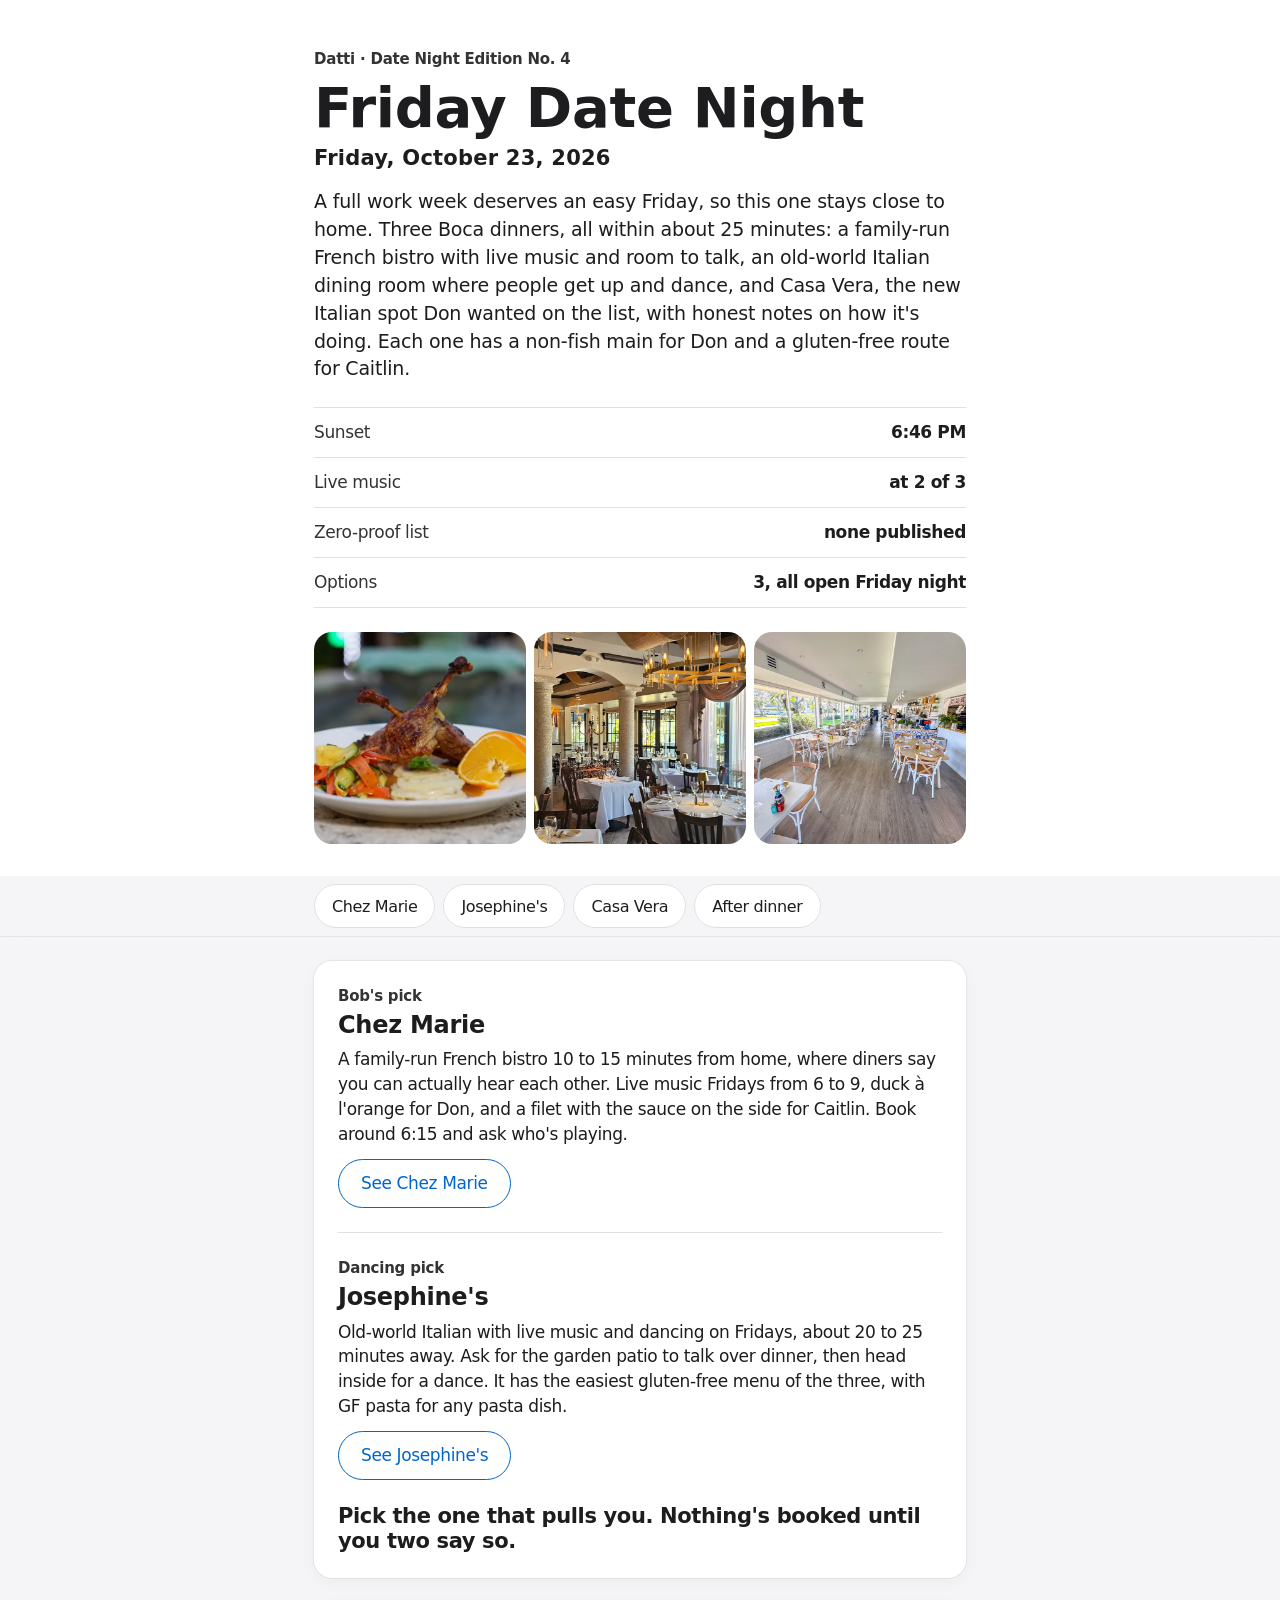
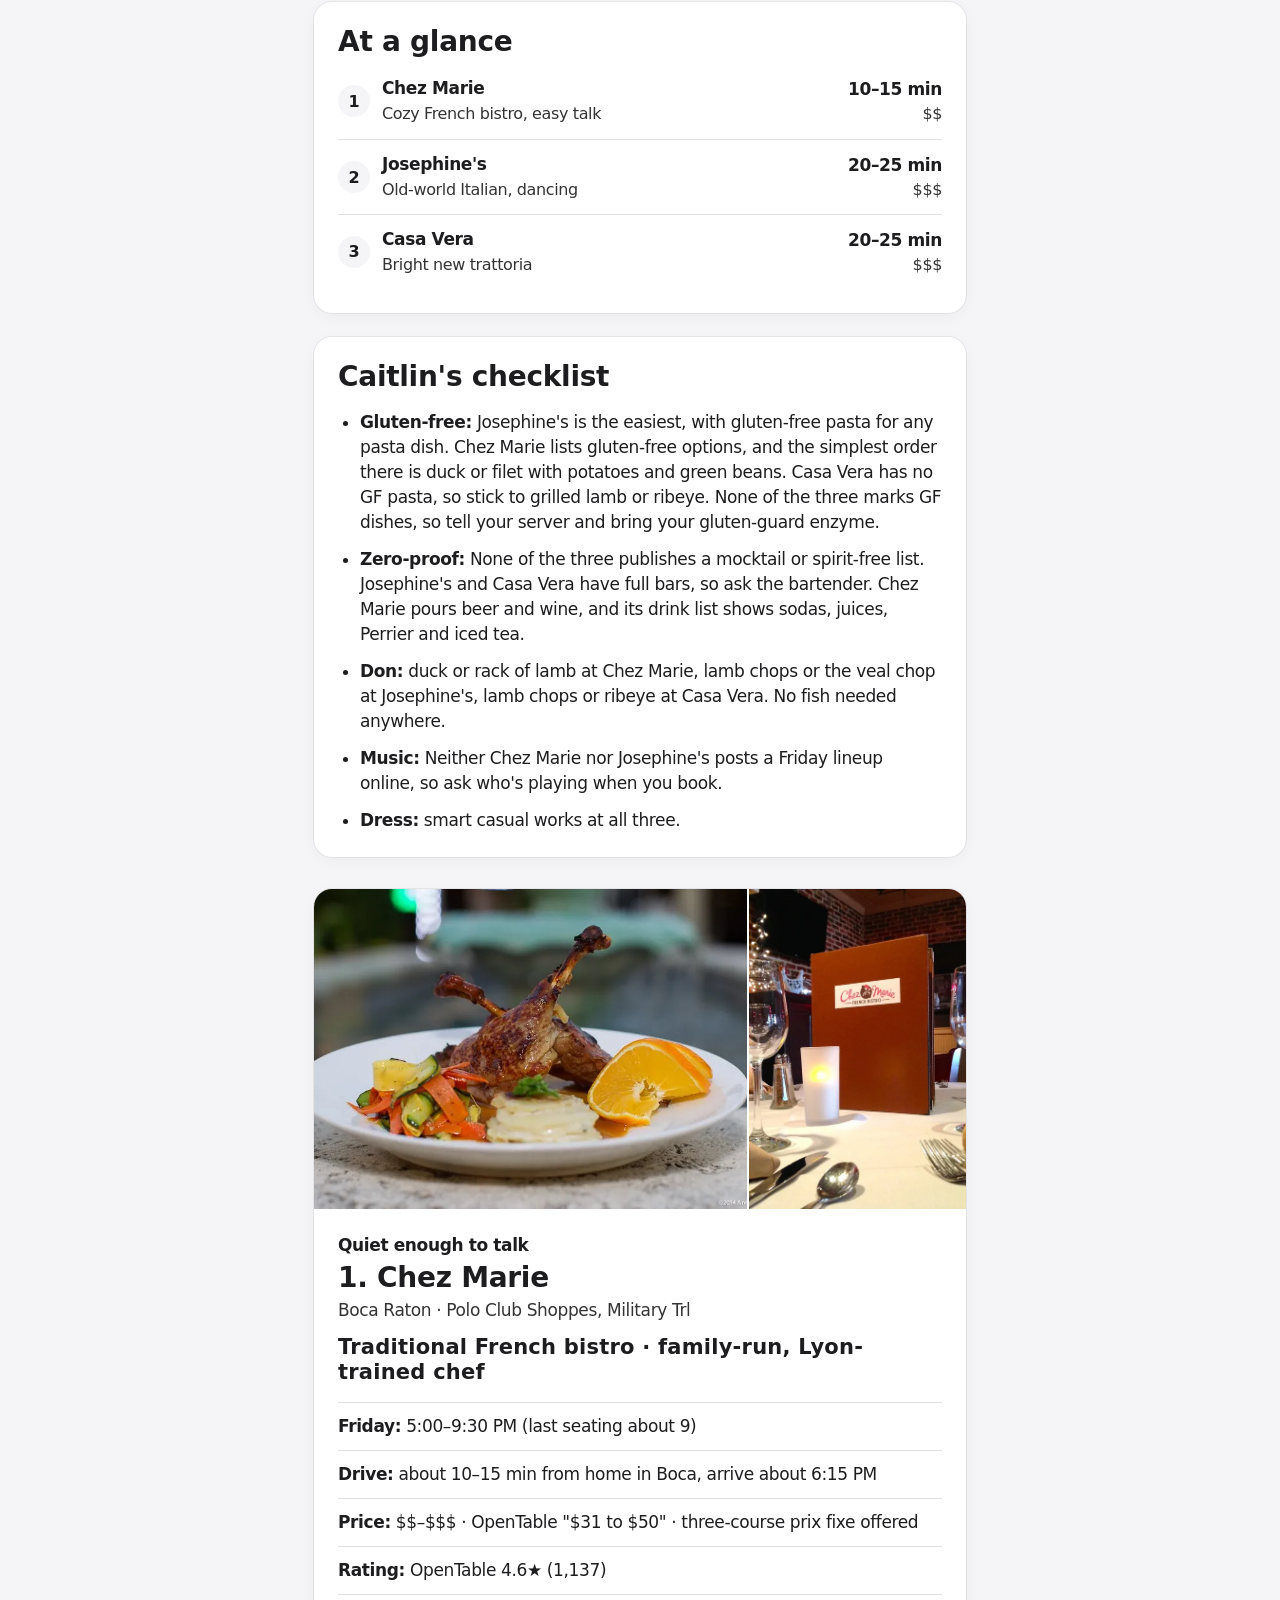
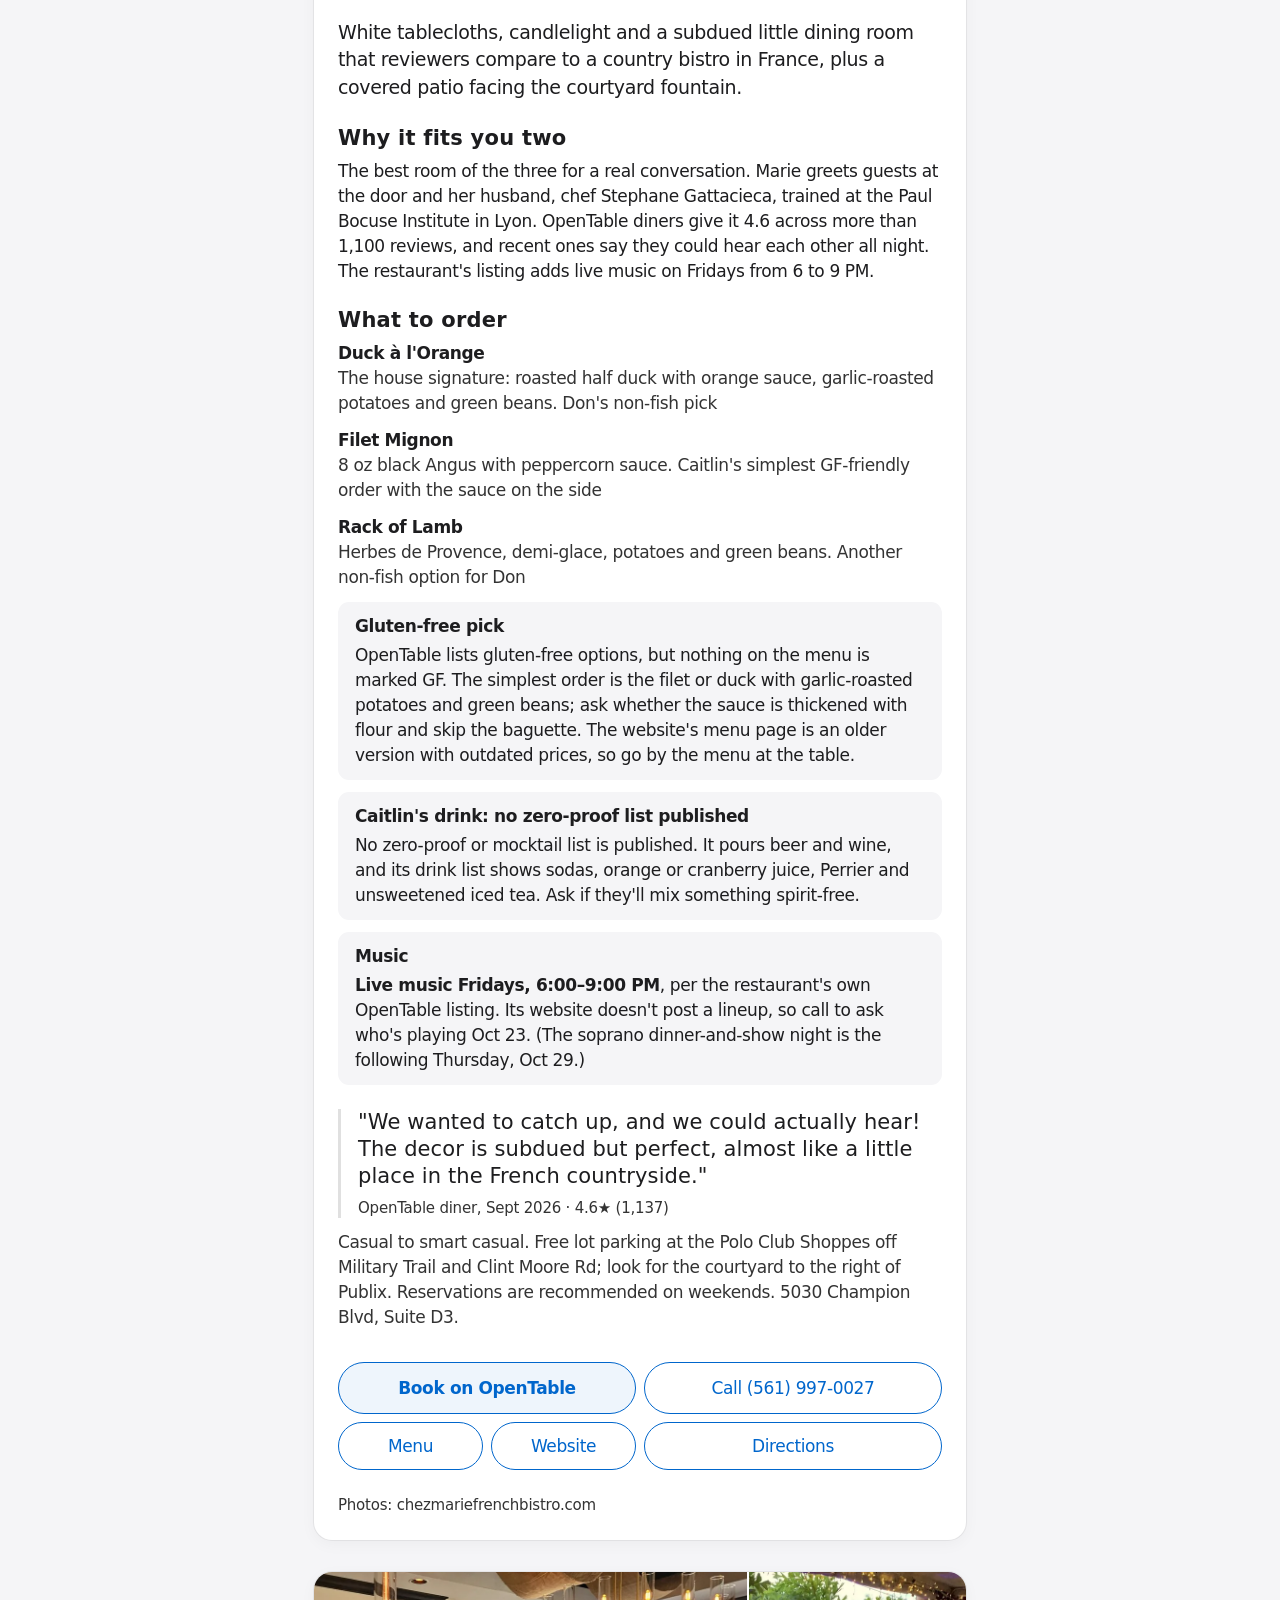
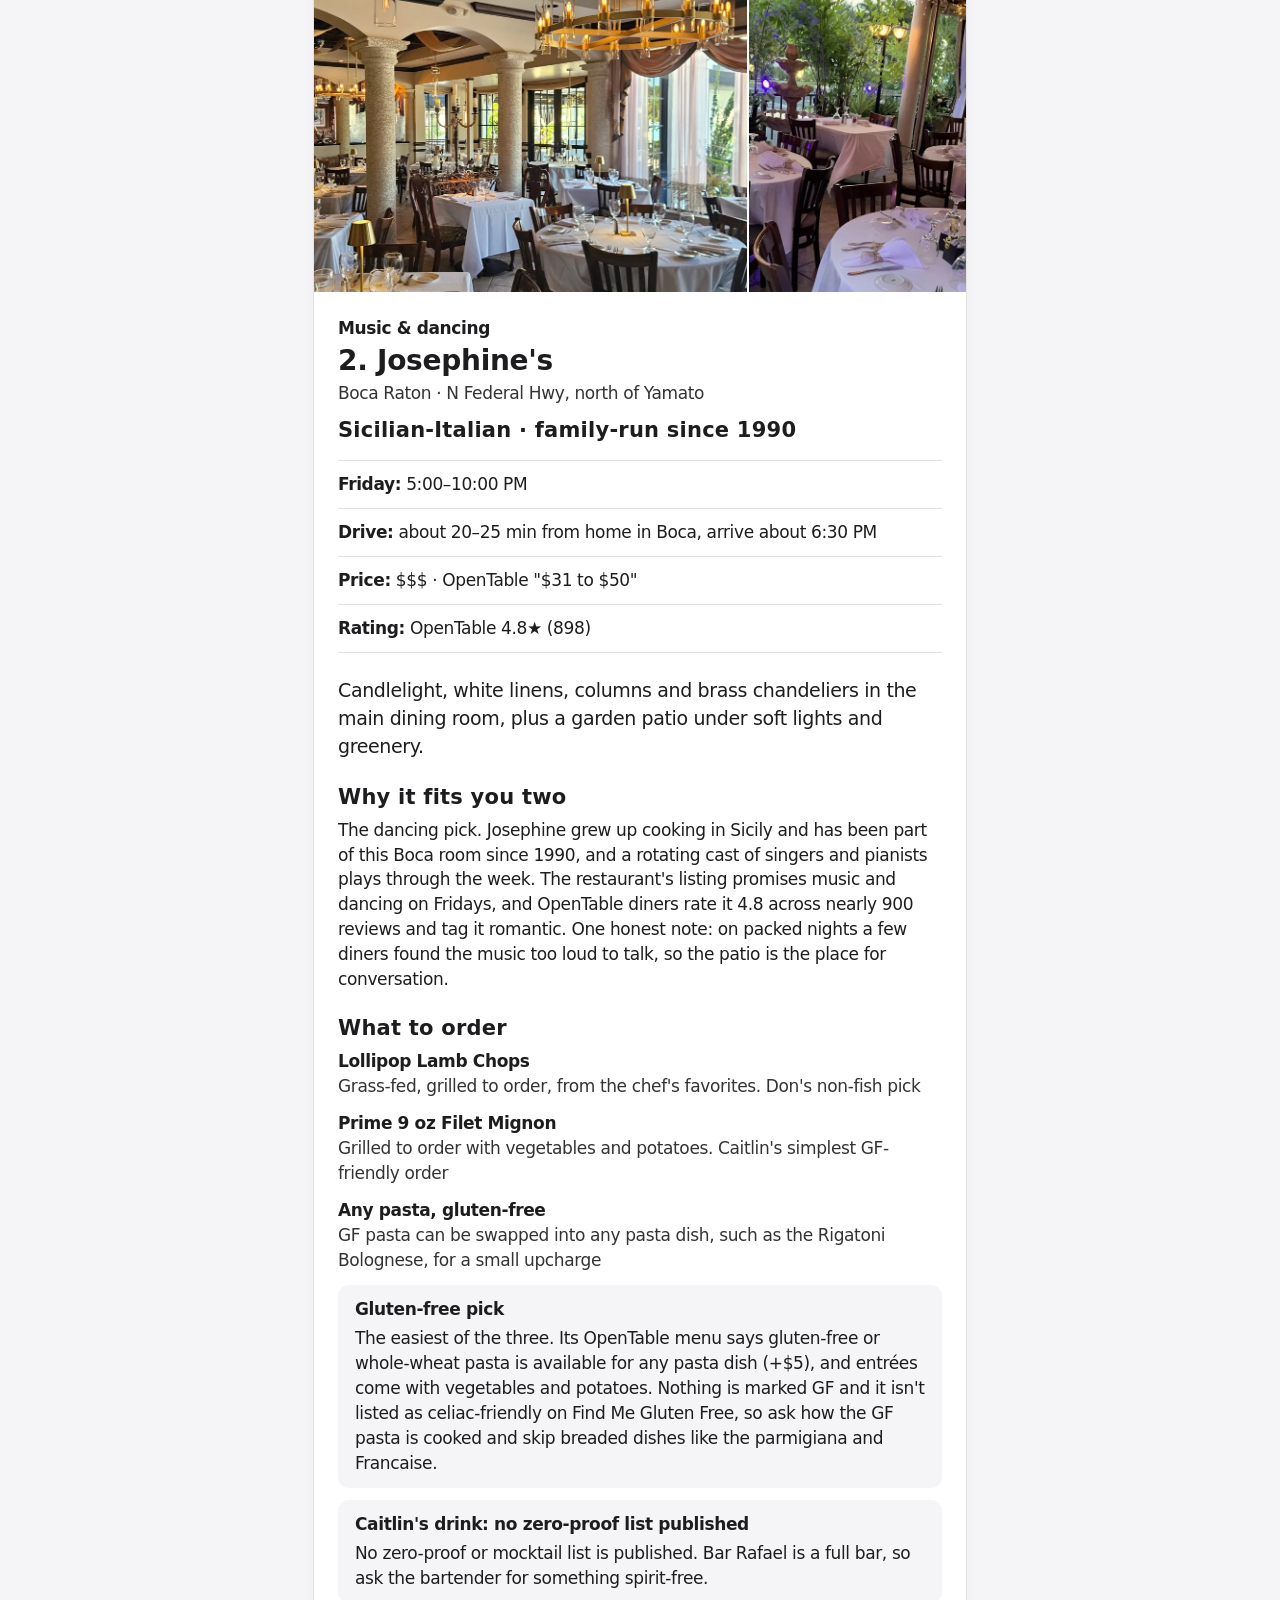
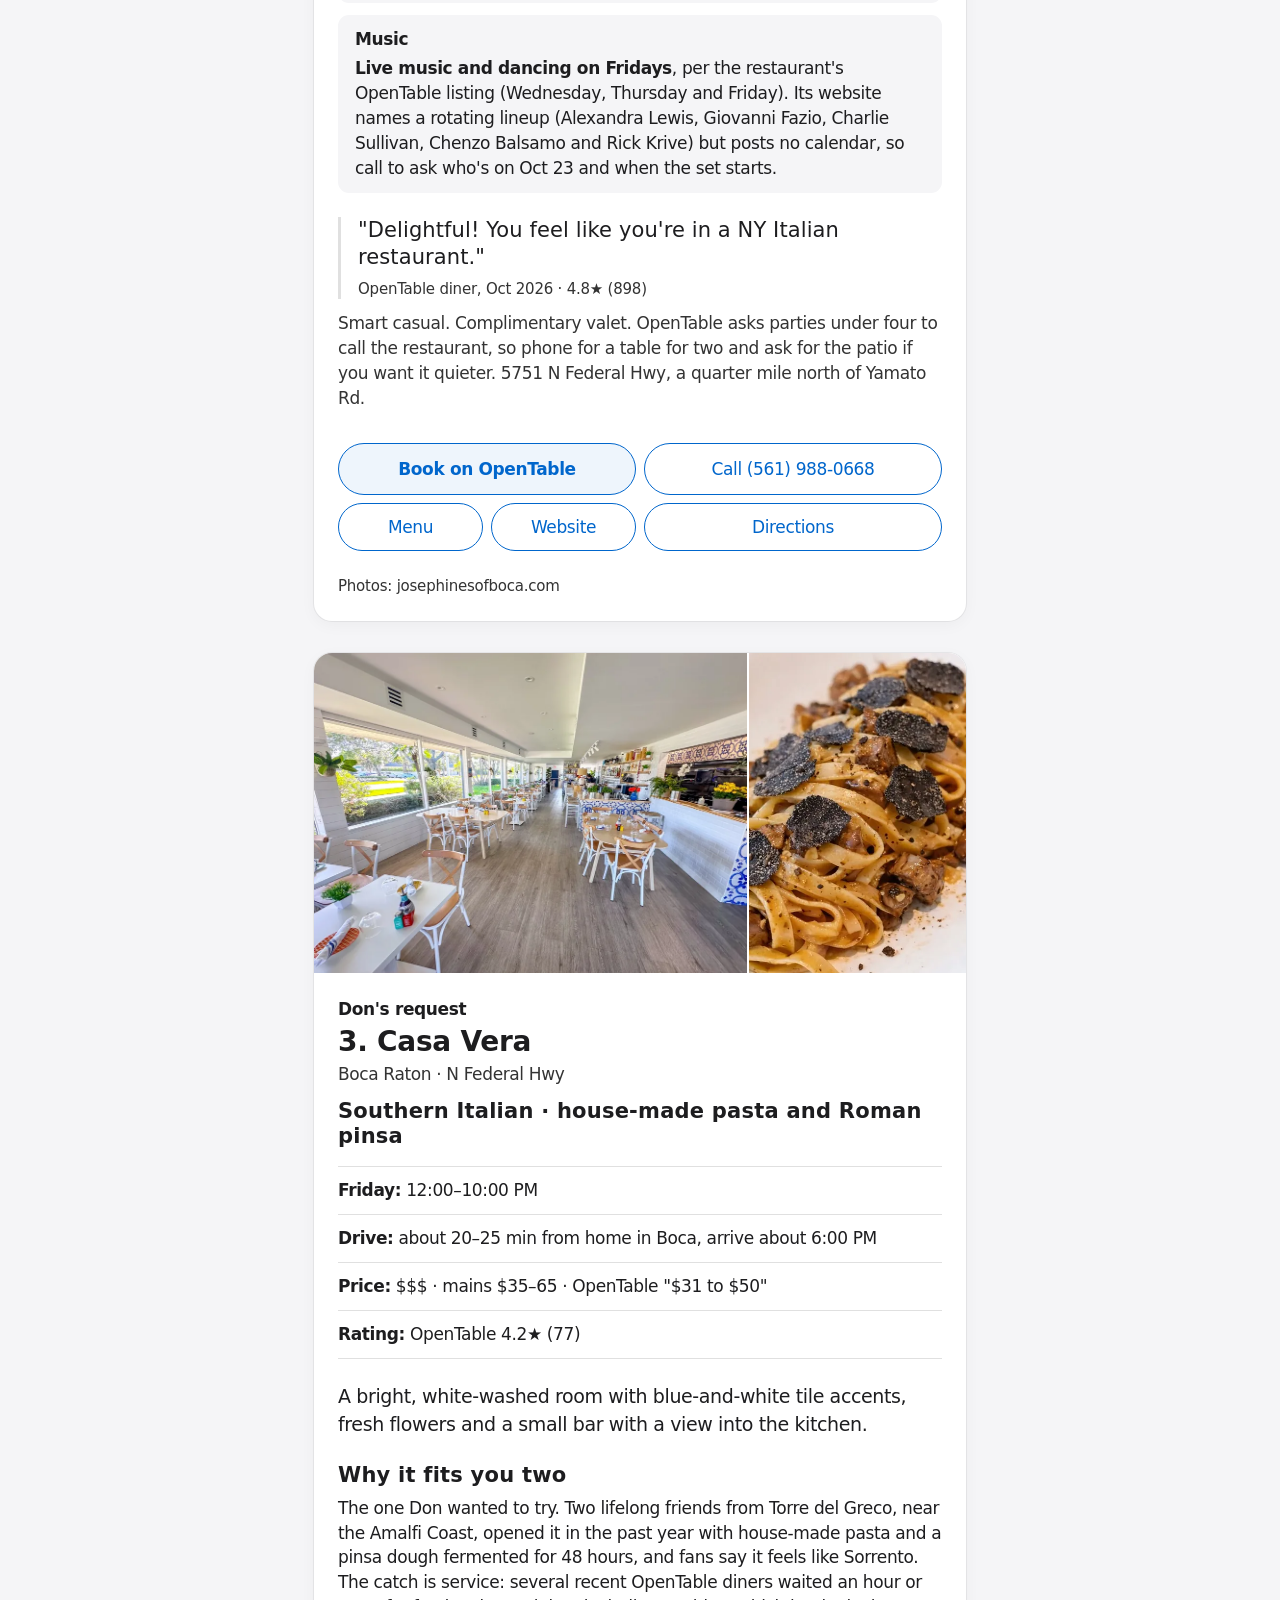
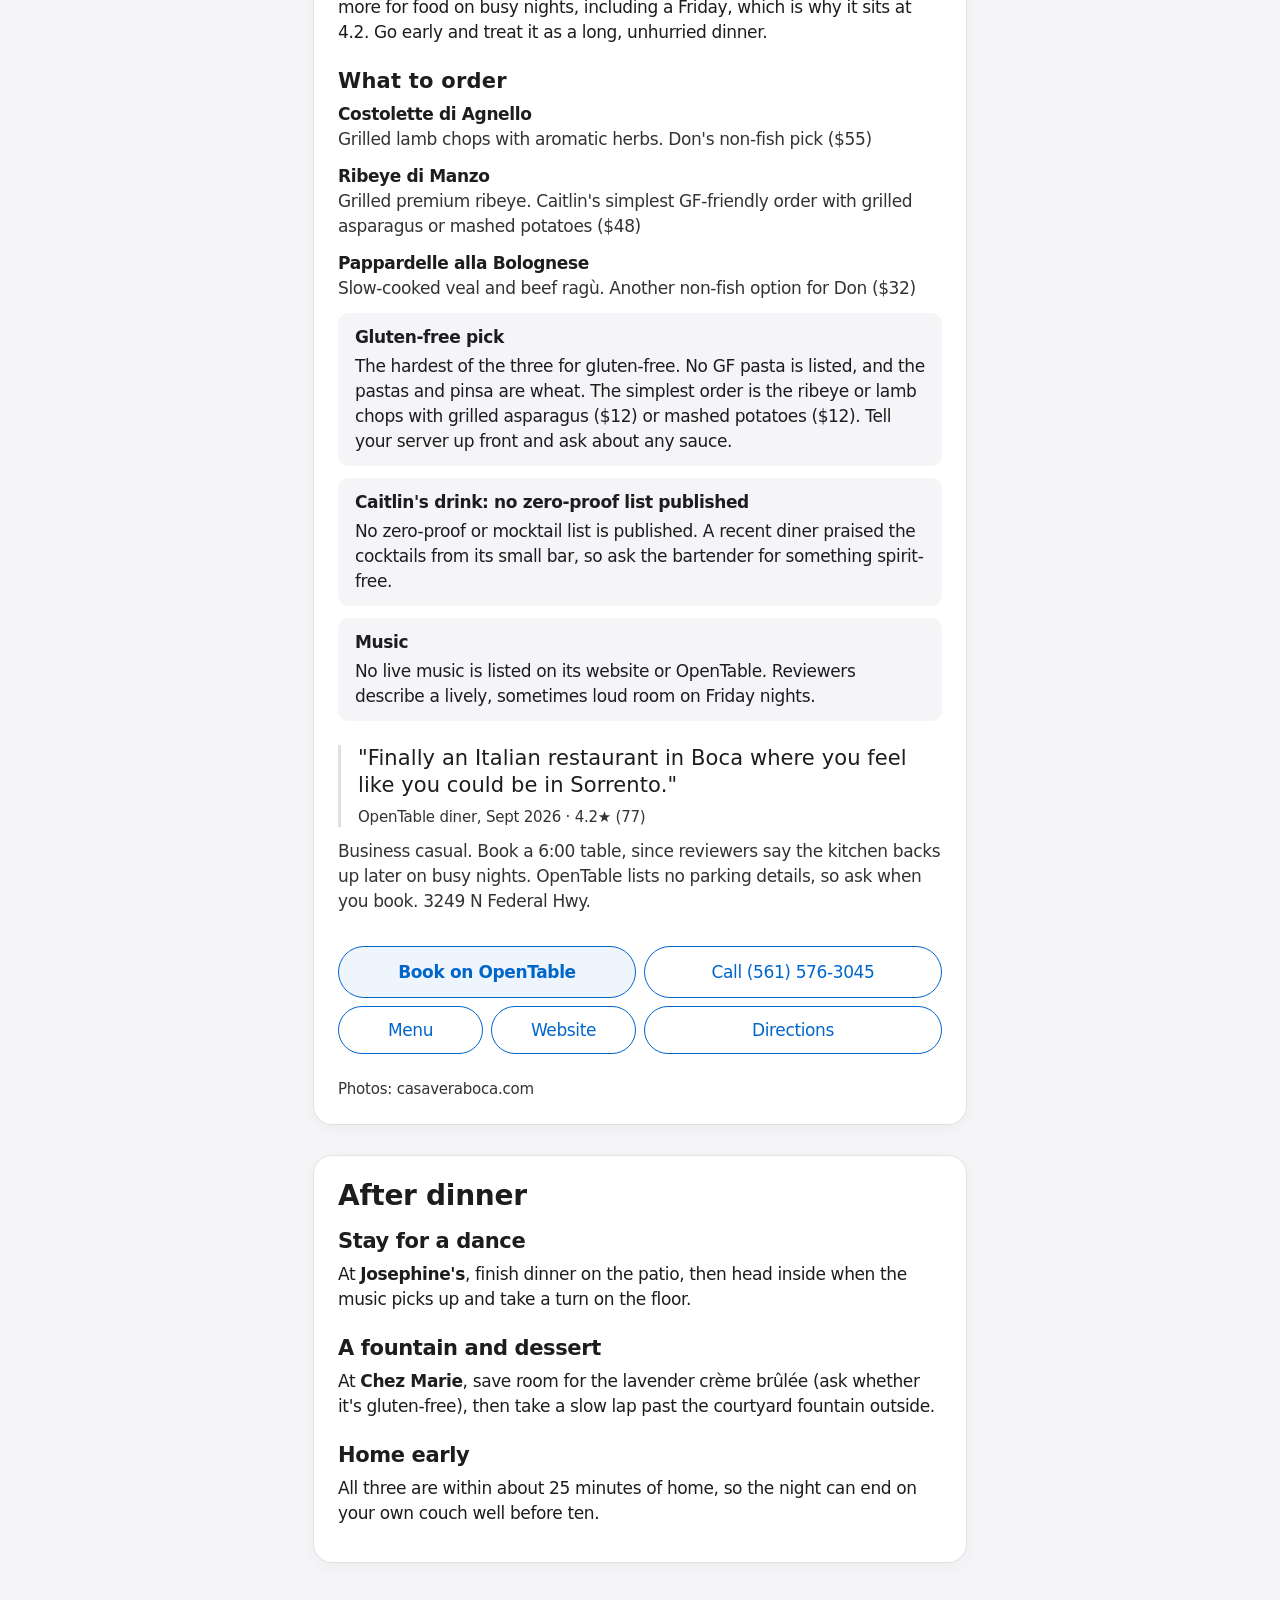
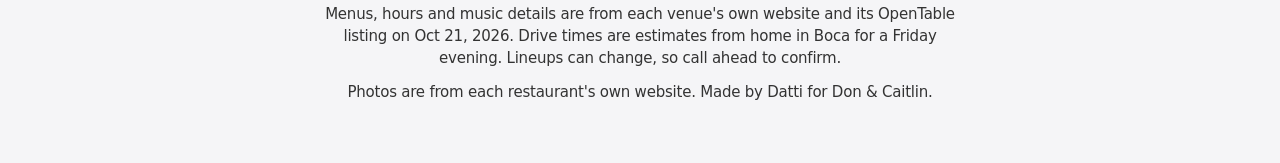
==== commit 8237eac9: "Edition 2026-10-23" ====
--- a/index.html
+++ b/index.html
@@ -6,19 +6,19 @@
 <meta name="robots" content="noindex, nofollow">
 <meta name="theme-color" content="#f5f5f7">
 <meta name="color-scheme" content="light">
-<title>Friday Date Night, Oct 16 · Datti</title>
-<meta name="description" content="3 dinner options for Friday, October 16, 2026. Menus, booking and tap-to-call for each.">
+<title>Friday Date Night, Oct 23 · Datti</title>
+<meta name="description" content="3 dinner options for Friday, October 23, 2026. Menus, booking and tap-to-call for each.">
 <meta property="og:type" content="website">
-<meta property="og:title" content="Friday Date Night, Oct 16">
-<meta property="og:description" content="3 dinner options for Friday, October 16, 2026. Menus, booking and tap-to-call for each.">
+<meta property="og:title" content="Friday Date Night, Oct 23">
+<meta property="og:description" content="3 dinner options for Friday, October 23, 2026. Menus, booking and tap-to-call for each.">
 <meta property="og:url" content="https://dfrench222.github.io/date-night/">
-<meta property="og:image" content="https://dfrench222.github.io/date-night/photos/og-2026-10-16.jpg">
+<meta property="og:image" content="https://dfrench222.github.io/date-night/photos/og-2026-10-23.jpg">
 <meta property="og:image:width" content="1200">
 <meta property="og:image:height" content="630">
 <meta name="twitter:card" content="summary_large_image">
-<meta name="twitter:title" content="Friday Date Night, Oct 16">
-<meta name="twitter:description" content="3 dinner options for Friday, October 16, 2026. Menus, booking and tap-to-call for each.">
-<meta name="twitter:image" content="https://dfrench222.github.io/date-night/photos/og-2026-10-16.jpg">
+<meta name="twitter:title" content="Friday Date Night, Oct 23">
+<meta name="twitter:description" content="3 dinner options for Friday, October 23, 2026. Menus, booking and tap-to-call for each.">
+<meta name="twitter:image" content="https://dfrench222.github.io/date-night/photos/og-2026-10-23.jpg">
 <link rel="icon" type="image/svg+xml" href="favicon.svg">
 <style>/* v3 — follows design/DESIGN.md (getdesign.md "apple" package), adapted:
    dark text on light only (no white-on-color), body 17px, min 15px, 44px+ targets. */
@@ -131,128 +131,128 @@
 <body>
 <header class="hero">
   <div class="wrap">
-    <div class="eyebrow">Datti · Date Night Edition No. 3</div>
+    <div class="eyebrow">Datti · Date Night Edition No. 4</div>
     <h1>Friday Date Night</h1>
-    <div class="date">Friday, October 16, 2026</div>
-    <p class="lede">Don's home from Europe, so this Friday is a homecoming. Three cozy, talkable dinners for a phones-off night together: an old-school Italian piano bar in Fort Lauderdale, a Michael Mina steakhouse a block from the beach in Delray, and colorful Peruvian about 15 minutes from home. Each one has a non-fish main for Don and a gluten-free-friendly plate for Caitlin.</p>
-    <ul class="keyfacts"><li><span>Sunset</span><b>6:52 PM</b></li><li><span>Live music</span><b>piano at Café Vico</b></li><li><span>Zero-proof list</span><b>at 2 of 3</b></li><li><span>Options</span><b>3, all open Friday night</b></li></ul>
-    <div class="mosaic"><a href="#vico" aria-label="Café Vico"><img src="photos/vico1.webp" alt="Café Vico"></a><a href="#bourbon" aria-label="Bourbon Steak"><img src="photos/bourbon1.webp" alt="Bourbon Steak"></a><a href="#cviche" aria-label="CVI.CHE 105"><img src="photos/cviche1.webp" alt="CVI.CHE 105"></a></div>
+    <div class="date">Friday, October 23, 2026</div>
+    <p class="lede">A full work week deserves an easy Friday, so this one stays close to home. Three Boca dinners, all within about 25 minutes: a family-run French bistro with live music and room to talk, an old-world Italian dining room where people get up and dance, and Casa Vera, the new Italian spot Don wanted on the list, with honest notes on how it's doing. Each one has a non-fish main for Don and a gluten-free route for Caitlin.</p>
+    <ul class="keyfacts"><li><span>Sunset</span><b>6:46 PM</b></li><li><span>Live music</span><b>at 2 of 3</b></li><li><span>Zero-proof list</span><b>none published</b></li><li><span>Options</span><b>3, all open Friday night</b></li></ul>
+    <div class="mosaic"><a href="#chezmarie" aria-label="Chez Marie"><img src="photos/chez1.webp" alt="Chez Marie"></a><a href="#josephines" aria-label="Josephine&#x27;s"><img src="photos/jos1.webp" alt="Josephine&#x27;s"></a><a href="#casavera" aria-label="Casa Vera"><img src="photos/casa1.webp" alt="Casa Vera"></a></div>
   </div>
 </header>
-<nav class="jump" aria-label="Jump to a restaurant"><div class="jump-in"><a href="#vico">Café Vico</a><a href="#bourbon">Bourbon Steak</a><a href="#cviche">CVI.CHE 105</a><a href="#after">After dinner</a></div></nav>
+<nav class="jump" aria-label="Jump to a restaurant"><div class="jump-in"><a href="#chezmarie">Chez Marie</a><a href="#josephines">Josephine&#x27;s</a><a href="#casavera">Casa Vera</a><a href="#after">After dinner</a></div></nav>
 <main class="wrap">
-  <section class="panel pick" aria-label="Our picks"><div class="row"><div class="kicker">Bob&#x27;s pick</div><h3>Café Vico</h3><p>Danny DelRay at the piano bar, a little dance floor, and a family-run room that feels like being welcomed home. Ask for a quieter table to talk, then drift over when he plays your song. About 40–50 min south.</p><a class="go" href="#vico">See Café Vico</a></div><div class="row"><div class="kicker">Splurge pick</div><h3>Bourbon Steak</h3><p>Michael Mina&#x27;s steakhouse in Delray, about 30 minutes away, with two zero-proof cocktails on the menu and a kitchen celiac diners trust. There&#x27;s no live music Friday, and the beach is a block away for a walk after dinner.</p><a class="go" href="#bourbon">See Bourbon Steak</a></div><p class="closer">Pick the one that pulls you. It&#x27;s your call, Caitlin.</p></section>
+  <section class="panel pick" aria-label="Our picks"><div class="row"><div class="kicker">Bob&#x27;s pick</div><h3>Chez Marie</h3><p>A family-run French bistro 10 to 15 minutes from home, where diners say you can actually hear each other. Live music Fridays from 6 to 9, duck à l&#x27;orange for Don, and a filet with the sauce on the side for Caitlin. Book around 6:15 and ask who&#x27;s playing.</p><a class="go" href="#chezmarie">See Chez Marie</a></div><div class="row"><div class="kicker">Dancing pick</div><h3>Josephine&#x27;s</h3><p>Old-world Italian with live music and dancing on Fridays, about 20 to 25 minutes away. Ask for the garden patio to talk over dinner, then head inside for a dance. It has the easiest gluten-free menu of the three, with GF pasta for any pasta dish.</p><a class="go" href="#josephines">See Josephine&#x27;s</a></div><p class="closer">Pick the one that pulls you. Nothing&#x27;s booked until you two say so.</p></section>
   <section class="panel" aria-labelledby="glance-h">
     <h2 class="h2" id="glance-h">At a glance</h2>
-    <div class="glance"><a href="#vico"><span class="num">1</span><span class="t"><b>Café Vico</b><span>Old-school piano bar, warm</span></span><span class="r"><b>40–50 min</b>$$$</span></a><a href="#bourbon"><span class="num">2</span><span class="t"><b>Bourbon Steak</b><span>Polished, a block from the beach</span></span><span class="r"><b>30–35 min</b>$$$$</span></a><a href="#cviche"><span class="num">3</span><span class="t"><b>CVI.CHE 105</b><span>Colorful, lively Peruvian</span></span><span class="r"><b>15–20 min</b>$$$</span></a></div>
+    <div class="glance"><a href="#chezmarie"><span class="num">1</span><span class="t"><b>Chez Marie</b><span>Cozy French bistro, easy talk</span></span><span class="r"><b>10–15 min</b>$$</span></a><a href="#josephines"><span class="num">2</span><span class="t"><b>Josephine&#x27;s</b><span>Old-world Italian, dancing</span></span><span class="r"><b>20–25 min</b>$$$</span></a><a href="#casavera"><span class="num">3</span><span class="t"><b>Casa Vera</b><span>Bright new trattoria</span></span><span class="r"><b>20–25 min</b>$$$</span></a></div>
   </section>
   <section class="panel check" aria-labelledby="check-h">
     <h2 class="h2" id="check-h">Caitlin's checklist</h2>
-    <ul><li><b>Gluten-free:</b> None of the three marks GF dishes or runs a dedicated GF kitchen. Bourbon Steak is the strongest (dedicated fryer, a chef who takes allergies seriously). Café Vico has a gluten-free cake on its dessert menu. CVI.CHE is the most limited because of its sauces. Tell your server and bring your gluten-guard enzyme.</li><li><b>Zero-proof:</b> Bourbon Steak and CVI.CHE print spirit-free cocktails on their menus. Café Vico doesn't publish one, and its card says so.</li><li><b>Don:</b> lamb chops, steaks or brick chicken at every stop, no fish needed.</li><li><b>Phones-off Friday:</b> book the table, then leave both phones in the glovebox.</li><li><b>Dress:</b> smart casual works at all three.</li></ul>
+    <ul><li><b>Gluten-free:</b> Josephine's is the easiest, with gluten-free pasta for any pasta dish. Chez Marie lists gluten-free options, and the simplest order there is duck or filet with potatoes and green beans. Casa Vera has no GF pasta, so stick to grilled lamb or ribeye. None of the three marks GF dishes, so tell your server and bring your gluten-guard enzyme.</li><li><b>Zero-proof:</b> None of the three publishes a mocktail or spirit-free list. Josephine's and Casa Vera have full bars, so ask the bartender. Chez Marie pours beer and wine, and its drink list shows sodas, juices, Perrier and iced tea.</li><li><b>Don:</b> duck or rack of lamb at Chez Marie, lamb chops or the veal chop at Josephine's, lamb chops or ribeye at Casa Vera. No fish needed anywhere.</li><li><b>Music:</b> Neither Chez Marie nor Josephine's posts a Friday lineup online, so ask who's playing when you book.</li><li><b>Dress:</b> smart casual works at all three.</li></ul>
   </section>
-  <article class="card" id="vico" aria-labelledby="vico-h">
-  <div class="photos n2"><img src="photos/vico1.webp" alt="Café Vico, photo from cafevicorestaurant.com" loading="lazy" decoding="async"><img src="photos/vico2.webp" alt="Café Vico, photo from cafevicorestaurant.com" loading="lazy" decoding="async"></div>
+  <article class="card" id="chezmarie" aria-labelledby="chezmarie-h">
+  <div class="photos n2"><img src="photos/chez1.webp" alt="Chez Marie, photo from chezmariefrenchbistro.com" loading="lazy" decoding="async"><img src="photos/chez2.webp" alt="Chez Marie, photo from chezmariefrenchbistro.com" loading="lazy" decoding="async"></div>
   <div class="card-body">
-    <div class="badge">Piano &amp; dancing</div>
-    <h2 id="vico-h">1. Café Vico</h2>
-    <p class="area">Fort Lauderdale · N Federal Hwy</p>
-    <p class="cuisine">Northern Italian supper club · family-run 30+ years</p>
+    <div class="badge">Quiet enough to talk</div>
+    <h2 id="chezmarie-h">1. Chez Marie</h2>
+    <p class="area">Boca Raton · Polo Club Shoppes, Military Trl</p>
+    <p class="cuisine">Traditional French bistro · family-run, Lyon-trained chef</p>
     <ul class="facts">
-      <li><b>Friday:</b> 4:00–10:00 PM (OpenTable says 11)</li>
-      <li><b>Drive:</b> about 40–50 min from home in Boca, arrive about 6:00 PM</li>
-      <li><b>Price:</b> $$$ · entrées $30–60 · OpenTable &quot;$31 to $50&quot;</li>
-      <li><b>Rating:</b> OpenTable 4.8★ (3,145)</li>
+      <li><b>Friday:</b> 5:00–9:30 PM (last seating about 9)</li>
+      <li><b>Drive:</b> about 10–15 min from home in Boca, arrive about 6:15 PM</li>
+      <li><b>Price:</b> $$–$$$ · OpenTable &quot;$31 to $50&quot; · three-course prix fixe offered</li>
+      <li><b>Rating:</b> OpenTable 4.6★ (1,137)</li>
     </ul>
-    <p class="vibe">Low light, white tablecloths, a painted-sky ceiling with a chandelier, and signed Hollywood photos on nearly every wall. The piano bar has a small dance floor.</p>
+    <p class="vibe">White tablecloths, candlelight and a subdued little dining room that reviewers compare to a country bistro in France, plus a covered patio facing the courtyard fountain.</p>
     <h3 class="lbl">Why it fits you two</h3>
-    <p>The warmest, most welcome-home room of the three. Marco and Claire Vico have run it for more than 30 years and still greet guests at the door, Danny DelRay plays the piano bar on Fridays, and there&#x27;s room to dance if the song is right. OpenTable diners give it 4.8 across more than 3,000 reviews and rate the noise as moderate.</p>
+    <p>The best room of the three for a real conversation. Marie greets guests at the door and her husband, chef Stephane Gattacieca, trained at the Paul Bocuse Institute in Lyon. OpenTable diners give it 4.6 across more than 1,100 reviews, and recent ones say they could hear each other all night. The restaurant&#x27;s listing adds live music on Fridays from 6 to 9 PM.</p>
     <h3 class="lbl">What to order</h3>
-    <div class="dish"><b>Lamb Chops Grilled</b><span>Fine herbs and garlic. Don&#x27;s non-fish pick ($49.95)</span></div><div class="dish"><b>New York Strip</b><span>Caitlin&#x27;s simplest GF-friendly order, plain, with broccoli or mashed potato on the side ($58.95)</span></div><div class="dish"><b>Gluten Free Cake</b><span>On the dessert menu, so Caitlin gets dessert too ($9.95)</span></div>
-    <div class="note"><div class="nt">Gluten-free pick</div>OpenTable lists gluten-free options and the dessert menu has a gluten-free cake, but no entrées are marked GF. The simplest order is the grilled NY strip or lamb chops with plain broccoli or mashed potato and no sauce. One recent diner said the in-house menu has changed from the website, so confirm with your server.</div>
-    <div class="note"><div class="nt">Caitlin's drink: no zero-proof list published</div>No zero-proof or mocktail list is published. It has a full bar, so ask the bartender for something spirit-free.</div>
-    <div class="note"><div class="nt">Music</div><b>Danny DelRay</b> at the piano bar, Fri Oct 16. Café Vico's events calendar lists him 5:30–7:30 PM; his own site says a 7 PM showtime, with requests welcome (Sinatra, Dean Martin, pop). The site also says live music runs Fridays and Saturdays from 5 PM to close. Call to confirm the set times.</div>
-    <blockquote class="quote">&quot;We asked for a quiet table on this busy evening and got exactly that. A perfect, relaxed dinner after a busy day.&quot;<small>OpenTable diner · 4.8★ (3,145)</small></blockquote>
-    <p class="heads">Smart casual. Strip-mall parking on site, half a block north of Sunrise Blvd. Happy hour runs until 7 PM. Sit near the piano bar for the music, or ask for the main dining room or patio to talk. 1125 N Federal Hwy.</p>
+    <div class="dish"><b>Duck à l&#x27;Orange</b><span>The house signature: roasted half duck with orange sauce, garlic-roasted potatoes and green beans. Don&#x27;s non-fish pick</span></div><div class="dish"><b>Filet Mignon</b><span>8 oz black Angus with peppercorn sauce. Caitlin&#x27;s simplest GF-friendly order with the sauce on the side</span></div><div class="dish"><b>Rack of Lamb</b><span>Herbes de Provence, demi-glace, potatoes and green beans. Another non-fish option for Don</span></div>
+    <div class="note"><div class="nt">Gluten-free pick</div>OpenTable lists gluten-free options, but nothing on the menu is marked GF. The simplest order is the filet or duck with garlic-roasted potatoes and green beans; ask whether the sauce is thickened with flour and skip the baguette. The website&#x27;s menu page is an older version with outdated prices, so go by the menu at the table.</div>
+    <div class="note"><div class="nt">Caitlin's drink: no zero-proof list published</div>No zero-proof or mocktail list is published. It pours beer and wine, and its drink list shows sodas, orange or cranberry juice, Perrier and unsweetened iced tea. Ask if they'll mix something spirit-free.</div>
+    <div class="note"><div class="nt">Music</div><b>Live music Fridays, 6:00–9:00 PM</b>, per the restaurant's own OpenTable listing. Its website doesn't post a lineup, so call to ask who's playing Oct 23. (The soprano dinner-and-show night is the following Thursday, Oct 29.)</div>
+    <blockquote class="quote">&quot;We wanted to catch up, and we could actually hear! The decor is subdued but perfect, almost like a little place in the French countryside.&quot;<small>OpenTable diner, Sept 2026 · 4.6★ (1,137)</small></blockquote>
+    <p class="heads">Casual to smart casual. Free lot parking at the Polo Club Shoppes off Military Trail and Clint Moore Rd; look for the courtyard to the right of Publix. Reservations are recommended on weekends. 5030 Champion Blvd, Suite D3.</p>
   </div>
   <div class="actions">
-    <a class="btn primary" href="https://www.opentable.com/cafe-vico-ristorante" target="_blank" rel="noopener">Book on OpenTable</a>
-    <a class="btn full" href="tel:+19545659681">Call (954) 565-9681</a>
-    <a class="btn" href="https://cafevicorestaurant.com/menu" target="_blank" rel="noopener">Menu</a><a class="btn" href="https://cafevicorestaurant.com/" target="_blank" rel="noopener">Website</a>
-    <a class="btn full" href="https://www.google.com/maps/search/?api=1&amp;query=Cafe+Vico+1125+N+Federal+Hwy+Fort+Lauderdale+FL" target="_blank" rel="noopener">Directions</a>
-  </div>
-  <p class="credit">Photos: cafevicorestaurant.com</p>
+    <a class="btn primary" href="https://www.opentable.com/chez-marie-french-bistro" target="_blank" rel="noopener">Book on OpenTable</a>
+    <a class="btn full" href="tel:+15619970027">Call (561) 997-0027</a>
+    <a class="btn" href="https://chezmariefrenchbistro.com/menu/" target="_blank" rel="noopener">Menu</a><a class="btn" href="https://chezmariefrenchbistro.com/" target="_blank" rel="noopener">Website</a>
+    <a class="btn full" href="https://www.google.com/maps/search/?api=1&amp;query=Chez+Marie+French+Bistro+5030+Champion+Blvd+Boca+Raton+FL" target="_blank" rel="noopener">Directions</a>
+  </div>
+  <p class="credit">Photos: chezmariefrenchbistro.com</p>
 </article>
-<article class="card" id="bourbon" aria-labelledby="bourbon-h">
-  <div class="photos n2"><img src="photos/bourbon1.webp" alt="Bourbon Steak, photo from bourbonsteakdelray.com" loading="lazy" decoding="async"><img src="photos/bourbon2.webp" alt="Bourbon Steak, photo from bourbonsteakdelray.com" loading="lazy" decoding="async"></div>
+<article class="card" id="josephines" aria-labelledby="josephines-h">
+  <div class="photos n2"><img src="photos/jos1.webp" alt="Josephine&#x27;s, photo from josephinesofboca.com" loading="lazy" decoding="async"><img src="photos/jos2.webp" alt="Josephine&#x27;s, photo from josephinesofboca.com" loading="lazy" decoding="async"></div>
   <div class="card-body">
-    <div class="badge">Splurge</div>
-    <h2 id="bourbon-h">2. Bourbon Steak</h2>
-    <p class="area">Delray Beach · The Seagate, Atlantic Ave</p>
-    <p class="cuisine">Michael Mina steakhouse · wood-fire grill</p>
+    <div class="badge">Music &amp; dancing</div>
+    <h2 id="josephines-h">2. Josephine&#x27;s</h2>
+    <p class="area">Boca Raton · N Federal Hwy, north of Yamato</p>
+    <p class="cuisine">Sicilian-Italian · family-run since 1990</p>
     <ul class="facts">
       <li><b>Friday:</b> 5:00–10:00 PM</li>
-      <li><b>Drive:</b> about 30–35 min from home in Boca, arrive about 6:30 PM</li>
-      <li><b>Price:</b> $$$$ · steaks $62–105 · OpenTable &quot;$50 and over&quot;</li>
-      <li><b>Rating:</b> OpenTable 4.8★ (137)</li>
+      <li><b>Drive:</b> about 20–25 min from home in Boca, arrive about 6:30 PM</li>
+      <li><b>Price:</b> $$$ · OpenTable &quot;$31 to $50&quot;</li>
+      <li><b>Rating:</b> OpenTable 4.8★ (898)</li>
     </ul>
-    <p class="vibe">Leather chairs, warm wood and a swirling green carpet under brass chandeliers, inside The Seagate Hotel at the beach end of Atlantic Avenue.</p>
+    <p class="vibe">Candlelight, white linens, columns and brass chandeliers in the main dining room, plus a garden patio under soft lights and greenery.</p>
     <h3 class="lbl">Why it fits you two</h3>
-    <p>The most polished of the three, and the strongest for Caitlin&#x27;s two must-haves: a printed zero-proof list and a kitchen celiac diners trust. Michael Mina&#x27;s steaks are poached in butter and finished over oak, hickory and cherrywood, and the signature beignets come with three dipping custards. OpenTable diners tag it romantic. One honest note: there&#x27;s no live music on Friday.</p>
+    <p>The dancing pick. Josephine grew up cooking in Sicily and has been part of this Boca room since 1990, and a rotating cast of singers and pianists plays through the week. The restaurant&#x27;s listing promises music and dancing on Fridays, and OpenTable diners rate it 4.8 across nearly 900 reviews and tag it romantic. One honest note: on packed nights a few diners found the music too loud to talk, so the patio is the place for conversation.</p>
     <h3 class="lbl">What to order</h3>
-    <div class="dish"><b>8 oz Center-Cut Filet Mignon</b><span>Caitlin&#x27;s pick, with potato purée or a baked potato. Ask which sauces are GF ($62)</span></div><div class="dish"><b>16 oz Delmonico Ribeye</b><span>Off the wood-fire grill. Don&#x27;s non-fish pick ($82)</span></div><div class="dish"><b>Free-Range Brick Chicken</b><span>Sweet and spicy peppers, chili, oregano. Another non-fish option ($44)</span></div>
-    <div class="note"><div class="nt">Gluten-free pick</div>Nothing is marked GF on the menu. A celiac reviewer on Find Me Gluten Free says most dishes can be made gluten-free, the chef takes allergies seriously, and the fries come from a dedicated fryer. Simplest order: the filet with potato purée or a baked potato. Tell your server when you sit down.</div>
-    <div class="note"><div class="nt">Caitlin's drink: zero-proof drinks on the menu</div>Two non-alcoholic cocktails on the current list ($16): <b>Our Little Secret</b> (Lyre's Italian Spritz, lemon, passion fruit, Fever-Tree ginger beer) and <b>Easy Money</b> (Lyre's Coffee, Lavazza espresso, vanilla demerara). Easy Money has espresso in it, so it's the caffeine pick.</div>
-    <div class="note"><div class="nt">Music</div>No live music on Friday. The restaurant lists live music on the patio on Thursdays only, 6:30–9:30 PM. One recent OpenTable diner found the dining-room playlist loud, so ask for a quieter table or the patio.</div>
-    <blockquote class="quote">&quot;The food was amazing, Andrew V provided excellent service, and the onsite valet was very convenient for a Saturday night in Delray.&quot;<small>OpenTable diner, anniversary dinner · 4.8★ (137)</small></blockquote>
-    <p class="heads">Complimentary valet. Smart casual. Book around 6:30 to catch the last light, since sunset is 6:52. 1000 E Atlantic Ave at Venetian Dr.</p>
+    <div class="dish"><b>Lollipop Lamb Chops</b><span>Grass-fed, grilled to order, from the chef&#x27;s favorites. Don&#x27;s non-fish pick</span></div><div class="dish"><b>Prime 9 oz Filet Mignon</b><span>Grilled to order with vegetables and potatoes. Caitlin&#x27;s simplest GF-friendly order</span></div><div class="dish"><b>Any pasta, gluten-free</b><span>GF pasta can be swapped into any pasta dish, such as the Rigatoni Bolognese, for a small upcharge</span></div>
+    <div class="note"><div class="nt">Gluten-free pick</div>The easiest of the three. Its OpenTable menu says gluten-free or whole-wheat pasta is available for any pasta dish (+$5), and entrées come with vegetables and potatoes. Nothing is marked GF and it isn&#x27;t listed as celiac-friendly on Find Me Gluten Free, so ask how the GF pasta is cooked and skip breaded dishes like the parmigiana and Francaise.</div>
+    <div class="note"><div class="nt">Caitlin's drink: no zero-proof list published</div>No zero-proof or mocktail list is published. Bar Rafael is a full bar, so ask the bartender for something spirit-free.</div>
+    <div class="note"><div class="nt">Music</div><b>Live music and dancing on Fridays</b>, per the restaurant's OpenTable listing (Wednesday, Thursday and Friday). Its website names a rotating lineup (Alexandra Lewis, Giovanni Fazio, Charlie Sullivan, Chenzo Balsamo and Rick Krive) but posts no calendar, so call to ask who's on Oct 23 and when the set starts.</div>
+    <blockquote class="quote">&quot;Delightful! You feel like you&#x27;re in a NY Italian restaurant.&quot;<small>OpenTable diner, Oct 2026 · 4.8★ (898)</small></blockquote>
+    <p class="heads">Smart casual. Complimentary valet. OpenTable asks parties under four to call the restaurant, so phone for a table for two and ask for the patio if you want it quieter. 5751 N Federal Hwy, a quarter mile north of Yamato Rd.</p>
   </div>
   <div class="actions">
-    <a class="btn primary" href="https://www.opentable.com/r/bourbon-steak-delray-beach" target="_blank" rel="noopener">Book on OpenTable</a>
-    <a class="btn full" href="tel:+15616568070">Call (561) 656-8070</a>
-    <a class="btn" href="https://bourbonsteakdelray.com/wp-content/uploads/2026/10/10.05.2026-BSDR-Dinner.pdf-2.pdf" target="_blank" rel="noopener">Menu</a><a class="btn" href="https://bourbonsteakdelray.com/" target="_blank" rel="noopener">Website</a>
-    <a class="btn full" href="https://www.google.com/maps/search/?api=1&amp;query=Bourbon+Steak+1000+E+Atlantic+Ave+Delray+Beach+FL" target="_blank" rel="noopener">Directions</a>
-  </div>
-  <p class="credit">Photos: bourbonsteakdelray.com</p>
+    <a class="btn primary" href="https://www.opentable.com/josephines-italian-restaurant" target="_blank" rel="noopener">Book on OpenTable</a>
+    <a class="btn full" href="tel:+15619880668">Call (561) 988-0668</a>
+    <a class="btn" href="https://www.josephinesofboca.com/menu" target="_blank" rel="noopener">Menu</a><a class="btn" href="https://www.josephinesofboca.com/" target="_blank" rel="noopener">Website</a>
+    <a class="btn full" href="https://www.google.com/maps/search/?api=1&amp;query=Josephine%27s+Italian+Restaurant+5751+N+Federal+Hwy+Boca+Raton+FL" target="_blank" rel="noopener">Directions</a>
+  </div>
+  <p class="credit">Photos: josephinesofboca.com</p>
 </article>
-<article class="card" id="cviche" aria-labelledby="cviche-h">
-  <div class="photos n2"><img src="photos/cviche1.webp" alt="CVI.CHE 105, photo from ceviche105.com" loading="lazy" decoding="async"><img src="photos/cviche2.webp" alt="CVI.CHE 105, photo from ceviche105.com" loading="lazy" decoding="async"></div>
+<article class="card" id="casavera" aria-labelledby="casavera-h">
+  <div class="photos n2"><img src="photos/casa1.webp" alt="Casa Vera, photo from casaveraboca.com" loading="lazy" decoding="async"><img src="photos/casa2.webp" alt="Casa Vera, photo from casaveraboca.com" loading="lazy" decoding="async"></div>
   <div class="card-body">
-    <div class="badge">Closest</div>
-    <h2 id="cviche-h">3. CVI.CHE 105</h2>
-    <p class="area">Boca Raton · Town Center</p>
-    <p class="cuisine">Peruvian · ceviche, lomo saltado, Nikkei</p>
+    <div class="badge">Don&#x27;s request</div>
+    <h2 id="casavera-h">3. Casa Vera</h2>
+    <p class="area">Boca Raton · N Federal Hwy</p>
+    <p class="cuisine">Southern Italian · house-made pasta and Roman pinsa</p>
     <ul class="facts">
-      <li><b>Friday:</b> 11:30 AM–11:00 PM</li>
-      <li><b>Drive:</b> about 15–20 min from home in Boca, arrive about 7:00 PM</li>
-      <li><b>Price:</b> $$$ · mains $24–75</li>
-      <li><b>Rating:</b> Boca Raton Magazine, reviewed July 2025</li>
+      <li><b>Friday:</b> 12:00–10:00 PM</li>
+      <li><b>Drive:</b> about 20–25 min from home in Boca, arrive about 6:00 PM</li>
+      <li><b>Price:</b> $$$ · mains $35–65 · OpenTable &quot;$31 to $50&quot;</li>
+      <li><b>Rating:</b> OpenTable 4.2★ (77)</li>
     </ul>
-    <p class="vibe">Peacocks perched in greenery overhead, a kaleidoscopic textile installation, green velvet bar stools and a busy patio.</p>
+    <p class="vibe">A bright, white-washed room with blue-and-white tile accents, fresh flowers and a small bar with a view into the kitchen.</p>
     <h3 class="lbl">Why it fits you two</h3>
-    <p>The easy one: about 15 minutes from home, the Peruvian food Caitlin loves, and four zero-proof cocktails on the menu. Chef-owner Juan Chipoco&#x27;s Miami group brought it to Boca in 2025, and Don gets classic lomo saltado or a prime ribeye. Fair warning: the room is lively and colorful with upbeat background music, so it&#x27;s the least quiet of the three.</p>
+    <p>The one Don wanted to try. Two lifelong friends from Torre del Greco, near the Amalfi Coast, opened it in the past year with house-made pasta and a pinsa dough fermented for 48 hours, and fans say it feels like Sorrento. The catch is service: several recent OpenTable diners waited an hour or more for food on busy nights, including a Friday, which is why it sits at 4.2. Go early and treat it as a long, unhurried dinner.</p>
     <h3 class="lbl">What to order</h3>
-    <div class="dish"><b>Lomo Saltado</b><span>Wok-seared tenderloin, onion, tomato, fries and white rice. Don&#x27;s non-fish pick ($26)</span></div><div class="dish"><b>Ribeye al Grill</b><span>16 oz prime ribeye, truffle potato purée, broccolini. Caitlin&#x27;s simplest GF-friendly order; confirm the purée ($75)</span></div><div class="dish"><b>Anticuchos, filet mignon</b><span>Grilled skewers in anticuchera sauce. A non-fish starter for Don ($27)</span></div>
-    <div class="note"><div class="nt">Gluten-free pick</div>This is the hardest of the three for gluten-free. There&#x27;s no GF menu, and a celiac diner on Find Me Gluten Free was told most dishes have gluten in the sauces. The staff knew their stuff and offered grilled meat, fish or vegetables with plain rice, and the classic ceviche worked. Lomo saltado is usually made with soy sauce, so it isn&#x27;t a safe pick for Caitlin.</div>
-    <div class="note"><div class="nt">Caitlin's drink: zero-proof drinks on the menu</div>Non-alcoholic cocktails on the menu: <b>Lima en el Coco</b> ($10: cranberry, lime, rosemary, coconut water), <b>Pachamango</b> ($10: lime, mango, coriander seeds, soda), <b>Virgin Mule</b> ($9) and <b>Virgin Mojito</b> ($9), each with mango, strawberry, passion fruit or coconut for +$2. This is the group-wide drinks menu, so confirm Boca pours all four.</div>
-    <div class="note"><div class="nt">Music</div>No live music is listed. Expect upbeat recorded music; Boca Raton Magazine's reviewer heard a club remix of "Sweet Dreams" during dinner. Ask for a patio table if you want it quieter.</div>
-    <blockquote class="quote">&quot;CVI.CHE 105 has brought a lively Latin spirit to Boca, and I&#x27;m here for it.&quot;<small>Boca Raton Magazine</small></blockquote>
-    <p class="heads">Mall lot parking. Book on SevenRooms and choose the Boca Raton location. The photos come from the CVI.CHE 105 group site and may show a sister location. 6000 Glades Rd, Suite 1230.</p>
+    <div class="dish"><b>Costolette di Agnello</b><span>Grilled lamb chops with aromatic herbs. Don&#x27;s non-fish pick ($55)</span></div><div class="dish"><b>Ribeye di Manzo</b><span>Grilled premium ribeye. Caitlin&#x27;s simplest GF-friendly order with grilled asparagus or mashed potatoes ($48)</span></div><div class="dish"><b>Pappardelle alla Bolognese</b><span>Slow-cooked veal and beef ragù. Another non-fish option for Don ($32)</span></div>
+    <div class="note"><div class="nt">Gluten-free pick</div>The hardest of the three for gluten-free. No GF pasta is listed, and the pastas and pinsa are wheat. The simplest order is the ribeye or lamb chops with grilled asparagus ($12) or mashed potatoes ($12). Tell your server up front and ask about any sauce.</div>
+    <div class="note"><div class="nt">Caitlin's drink: no zero-proof list published</div>No zero-proof or mocktail list is published. A recent diner praised the cocktails from its small bar, so ask the bartender for something spirit-free.</div>
+    <div class="note"><div class="nt">Music</div>No live music is listed on its website or OpenTable. Reviewers describe a lively, sometimes loud room on Friday nights.</div>
+    <blockquote class="quote">&quot;Finally an Italian restaurant in Boca where you feel like you could be in Sorrento.&quot;<small>OpenTable diner, Sept 2026 · 4.2★ (77)</small></blockquote>
+    <p class="heads">Business casual. Book a 6:00 table, since reviewers say the kitchen backs up later on busy nights. OpenTable lists no parking details, so ask when you book. 3249 N Federal Hwy.</p>
   </div>
   <div class="actions">
-    <a class="btn primary" href="https://www.sevenrooms.com/explore/cviche105bocaraton/reservations/" target="_blank" rel="noopener">Book on SevenRooms</a>
-    <a class="btn full" href="tel:+15612210940">Call (561) 221-0940</a>
-    <a class="btn" href="https://reservations.ceviche105.com/menu/food.html" target="_blank" rel="noopener">Menu</a><a class="btn" href="https://www.ceviche105.com/site/" target="_blank" rel="noopener">Website</a>
-    <a class="btn full" href="https://www.google.com/maps/search/?api=1&amp;query=CVI.CHE+105+6000+Glades+Rd+Boca+Raton+FL" target="_blank" rel="noopener">Directions</a>
-  </div>
-  <p class="credit">Photos: ceviche105.com</p>
+    <a class="btn primary" href="https://www.opentable.com/r/casa-vera-ristorante-boca-raton" target="_blank" rel="noopener">Book on OpenTable</a>
+    <a class="btn full" href="tel:+15615763045">Call (561) 576-3045</a>
+    <a class="btn" href="https://www.casaveraboca.com/menu" target="_blank" rel="noopener">Menu</a><a class="btn" href="https://www.casaveraboca.com/" target="_blank" rel="noopener">Website</a>
+    <a class="btn full" href="https://www.google.com/maps/search/?api=1&amp;query=Casa+Vera+Ristorante+3249+N+Federal+Hwy+Boca+Raton+FL" target="_blank" rel="noopener">Directions</a>
+  </div>
+  <p class="credit">Photos: casaveraboca.com</p>
 </article>
 
   <section class="panel" id="after" aria-labelledby="after-h">
     <h2 class="h2" id="after-h">After dinner</h2>
-    <h3>Stay for a dance</h3><p>At <b>Café Vico</b>, linger at the piano bar. Danny takes requests, so pick your song and take the little dance floor.</p><h3>Beach walk in Delray</h3><p>From <b>Bourbon Steak</b>, the sand is a block east at Atlantic Ave and A1A. Sunset is 6:52 PM, so a 6:30 table leaves time for an evening walk after the beignets.</p><h3>Home early</h3><p>After <b>CVI.CHE 105</b> you're about 15 minutes from your own couch, which may be the best part of a homecoming week.</p>
+    <h3>Stay for a dance</h3><p>At <b>Josephine's</b>, finish dinner on the patio, then head inside when the music picks up and take a turn on the floor.</p><h3>A fountain and dessert</h3><p>At <b>Chez Marie</b>, save room for the lavender crème brûlée (ask whether it's gluten-free), then take a slow lap past the courtyard fountain outside.</p><h3>Home early</h3><p>All three are within about 25 minutes of home, so the night can end on your own couch well before ten.</p>
   </section>
   <footer class="foot">
-    <p>Menus, hours and music schedules are from each venue&#x27;s own site, calendar or listing on Oct 14, 2026. Drive times are estimates from home in Boca for a Friday evening. Lineups can change, so call ahead to confirm.</p>
+    <p>Menus, hours and music details are from each venue&#x27;s own website and its OpenTable listing on Oct 21, 2026. Drive times are estimates from home in Boca for a Friday evening. Lineups can change, so call ahead to confirm.</p>
     <p>Photos are from each restaurant's own website. Made by Datti for Don &amp; Caitlin.</p>
   </footer>
 </main>
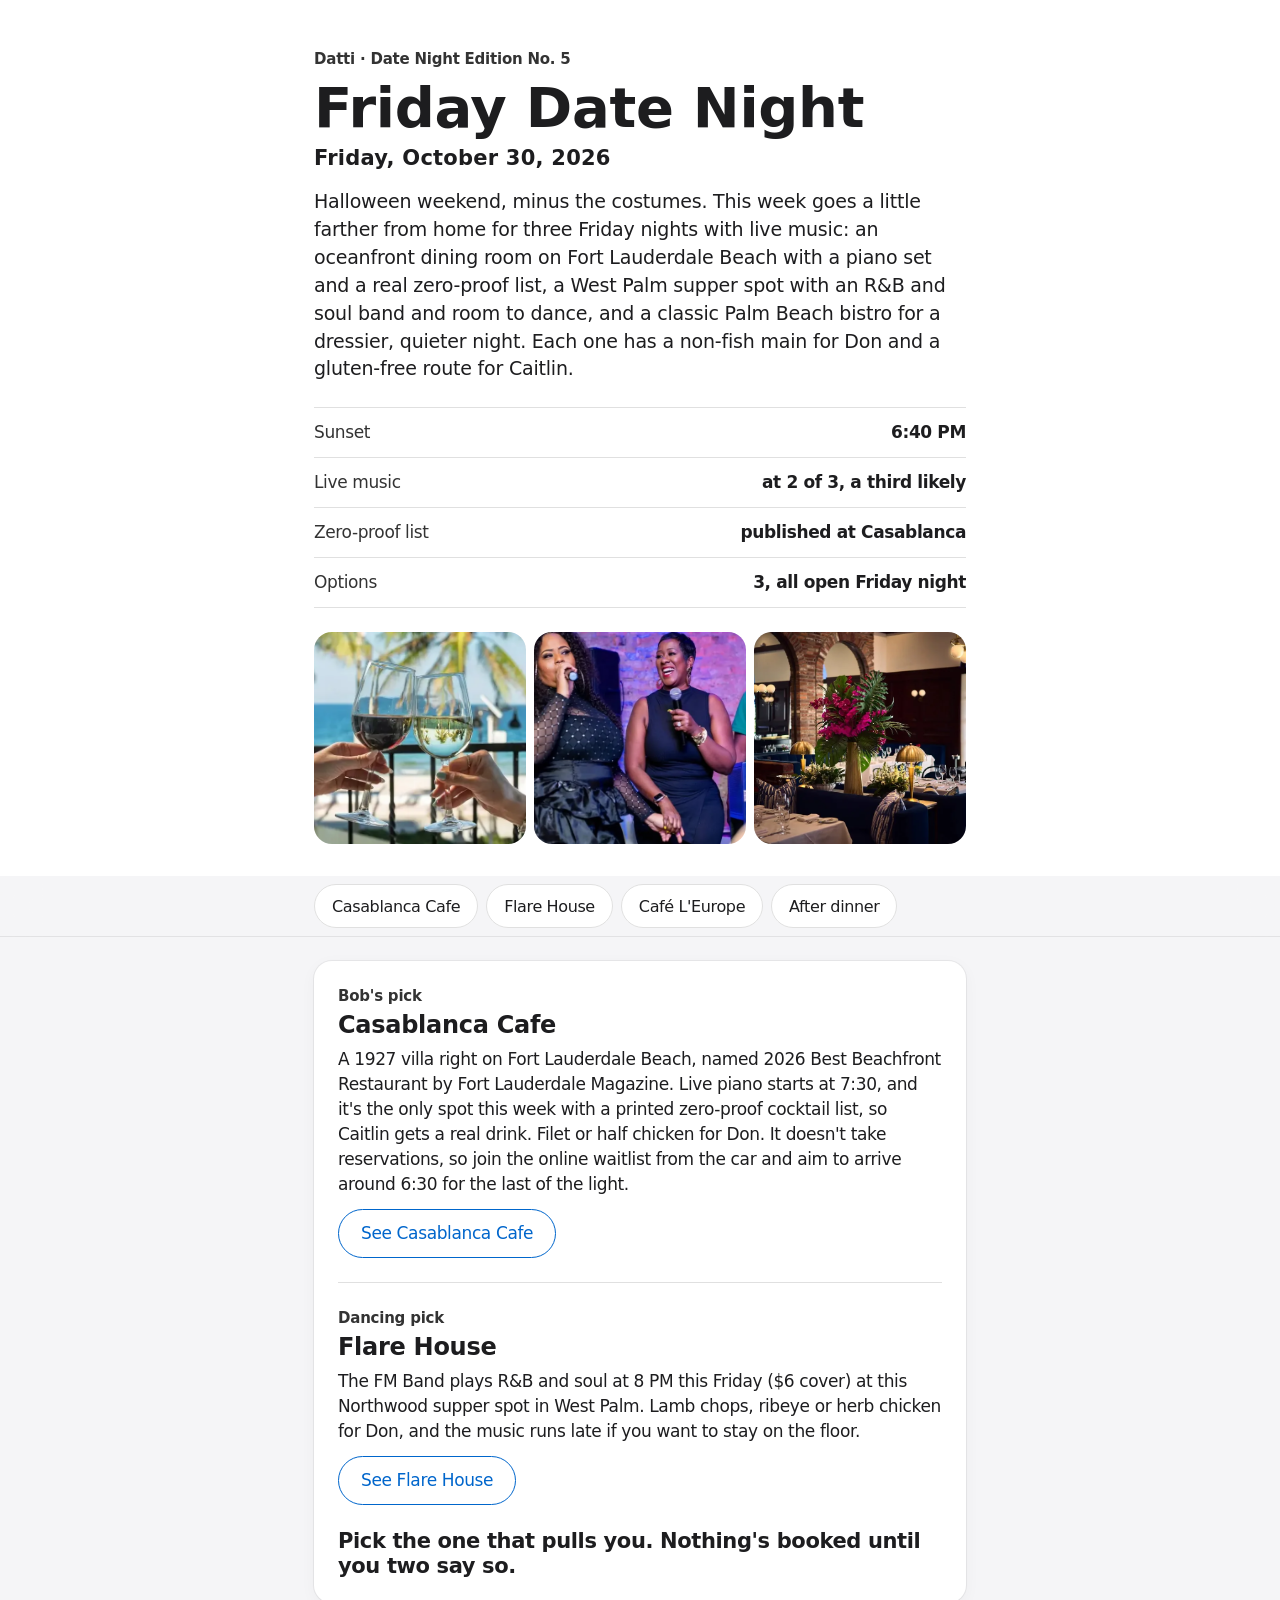
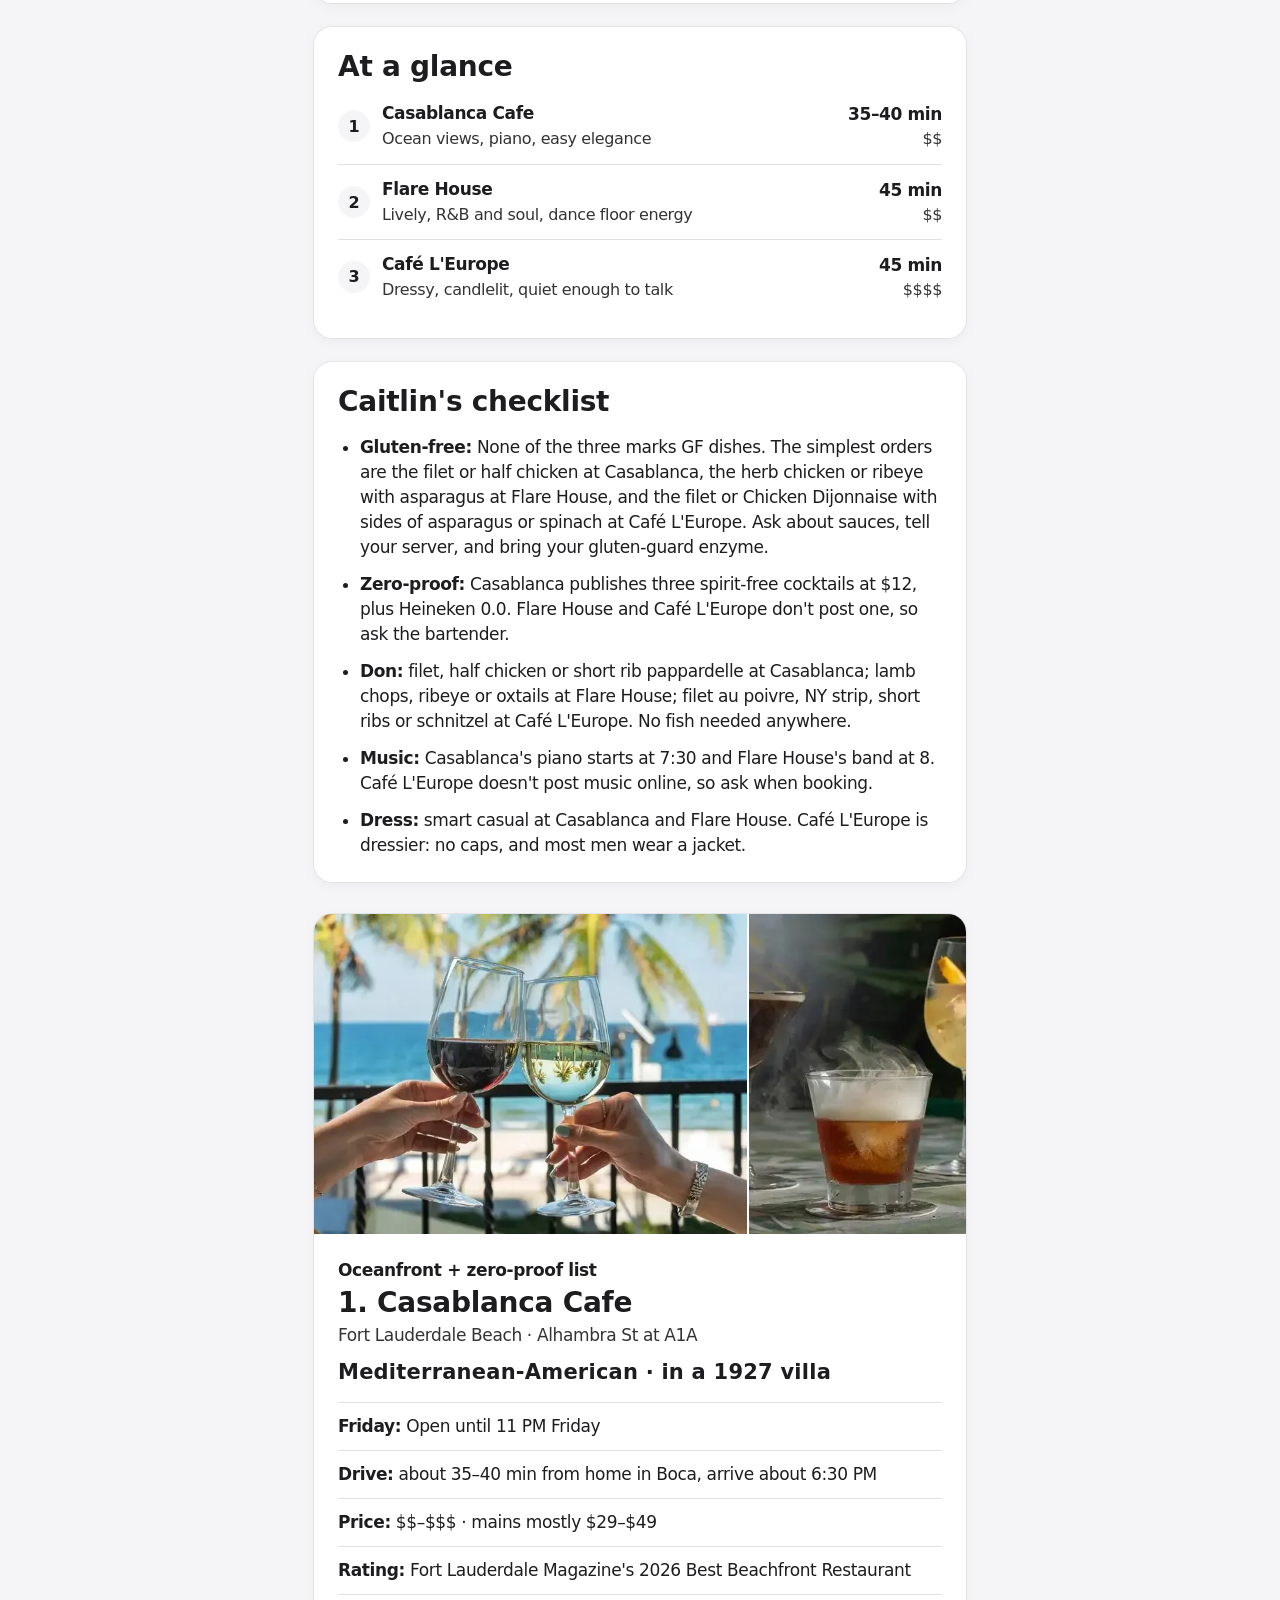
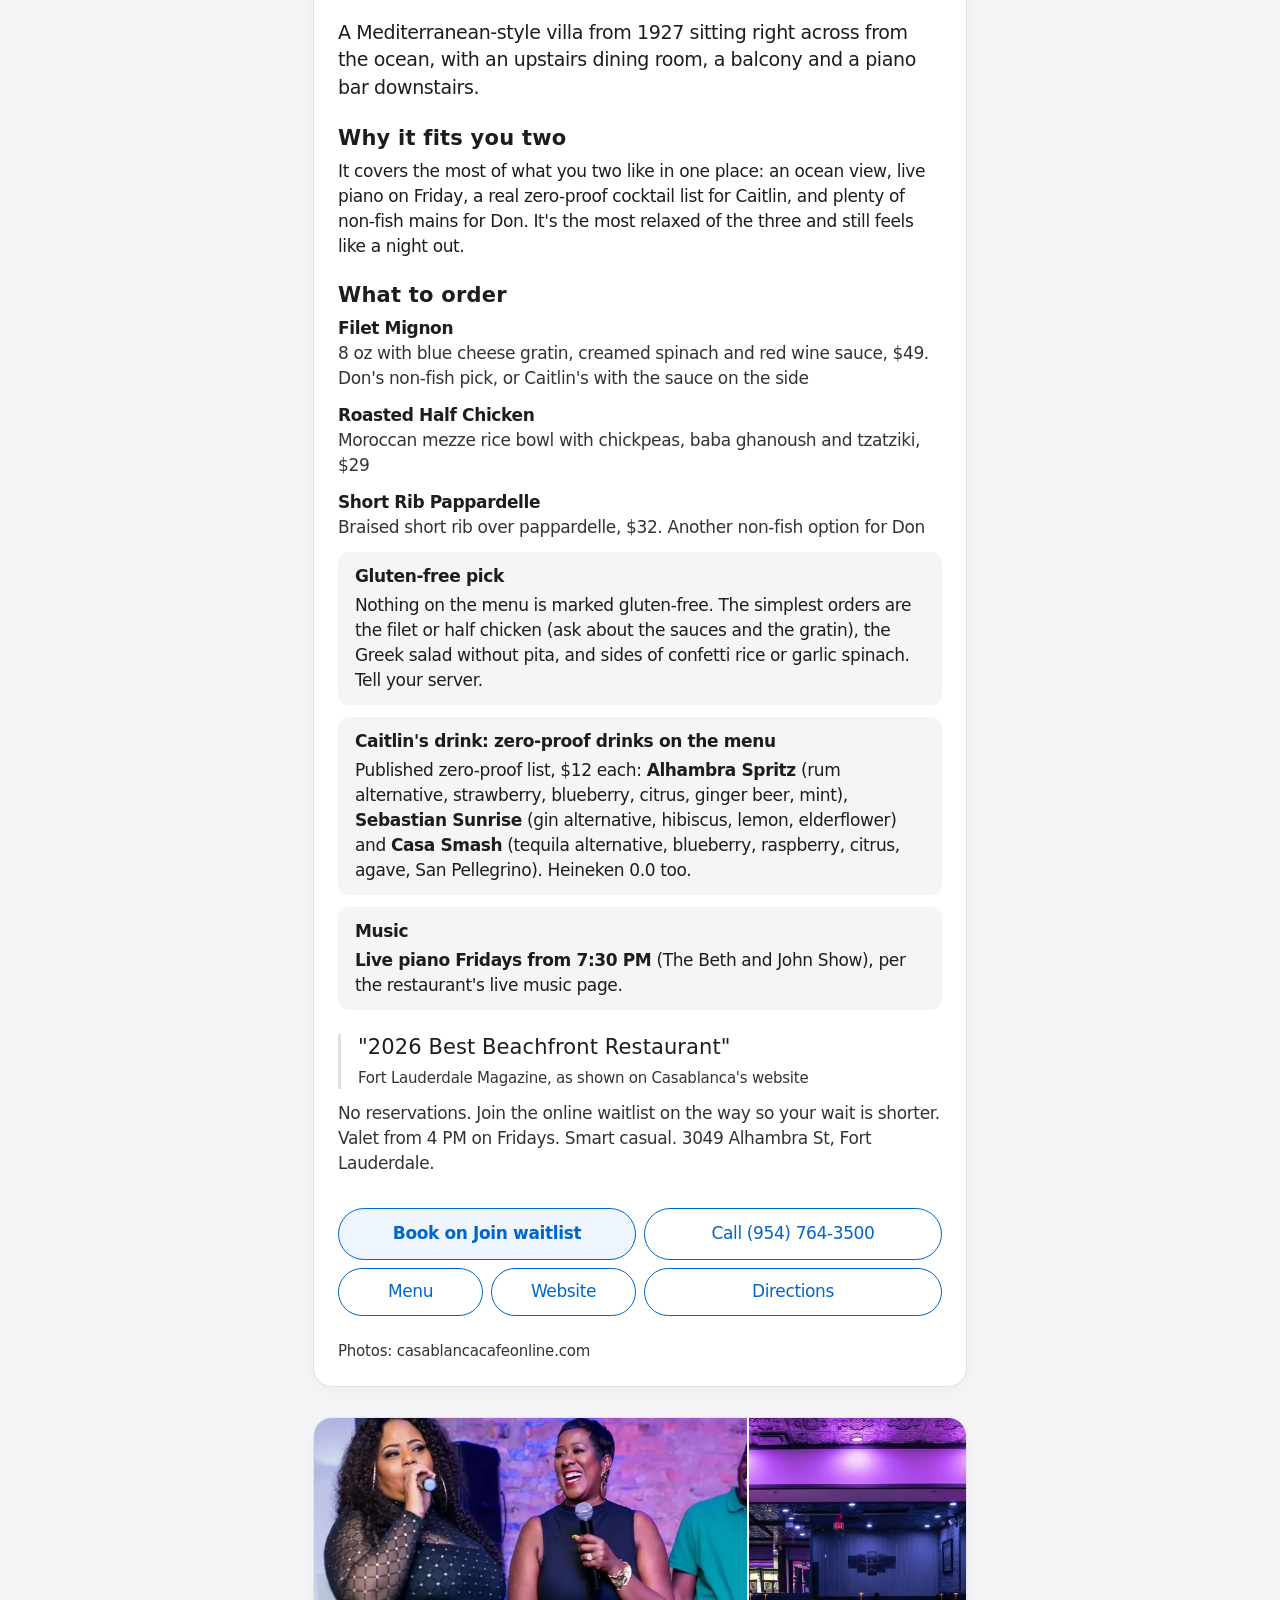
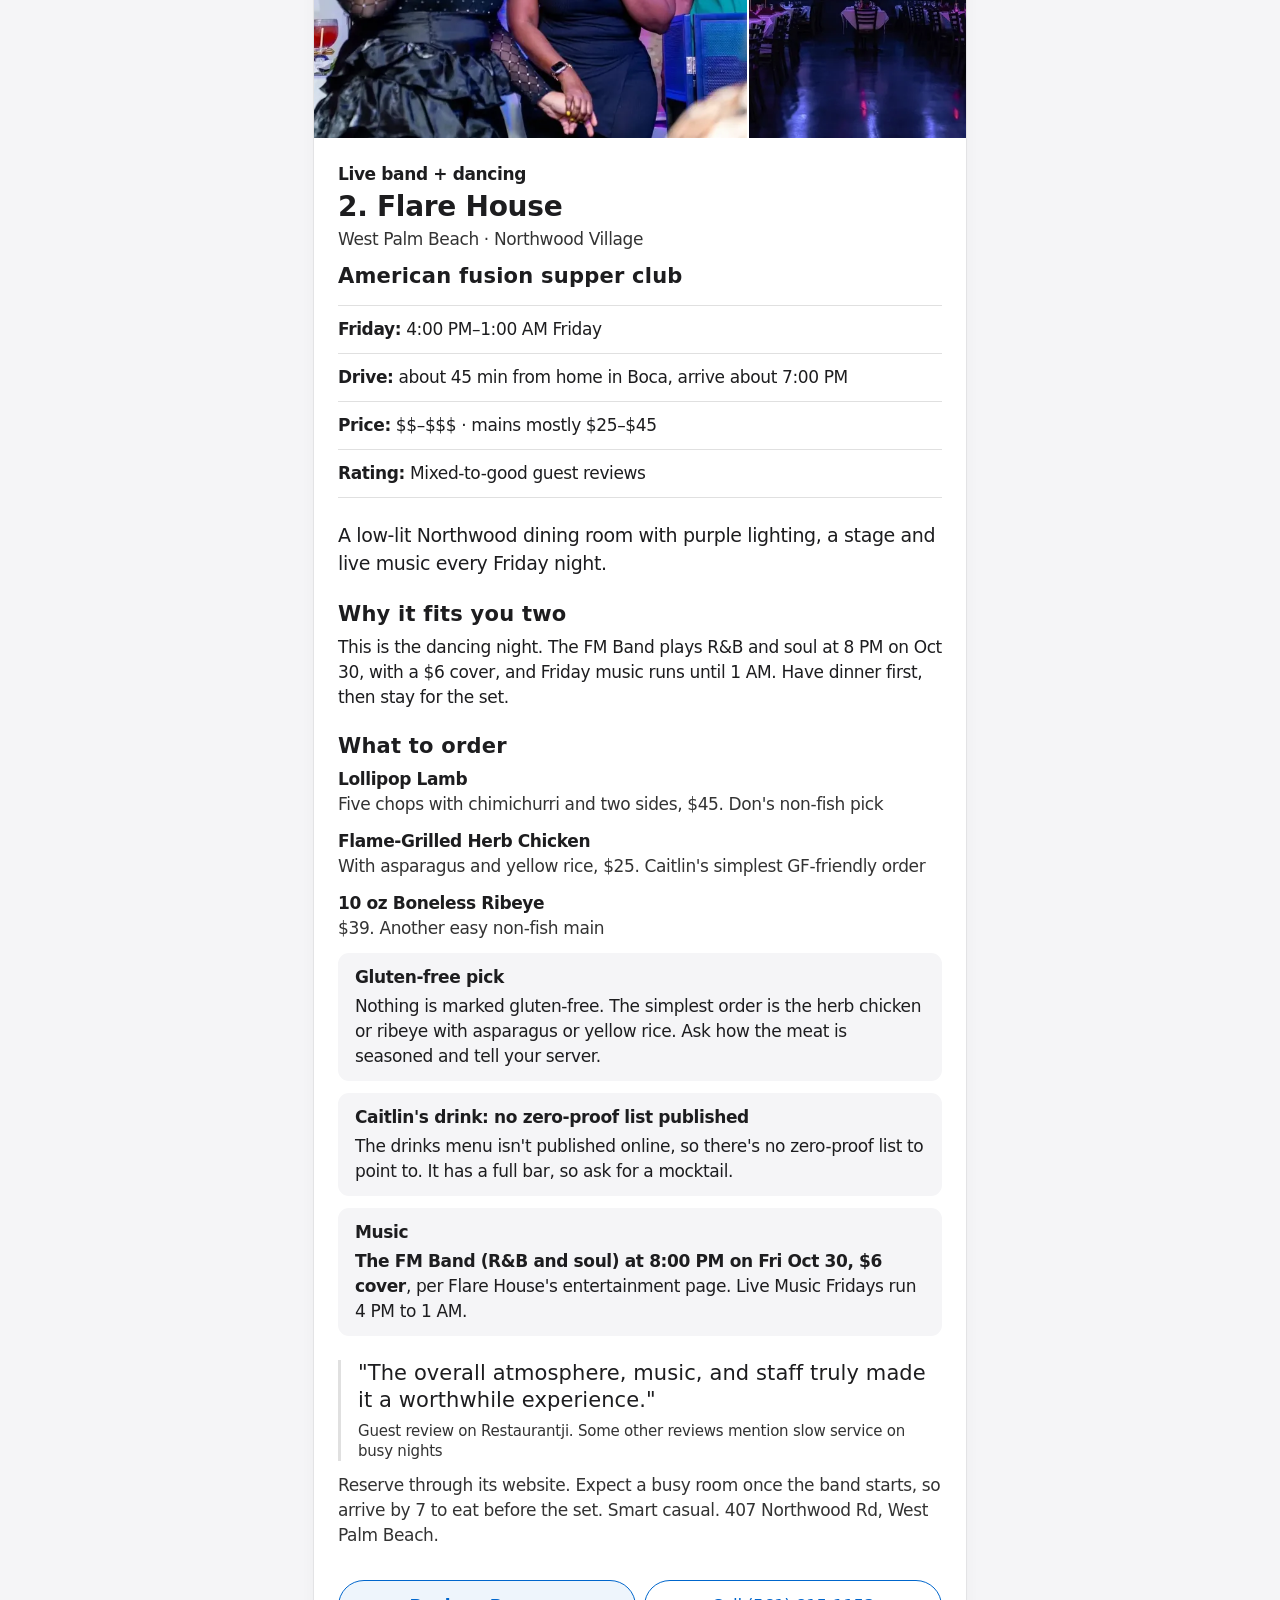
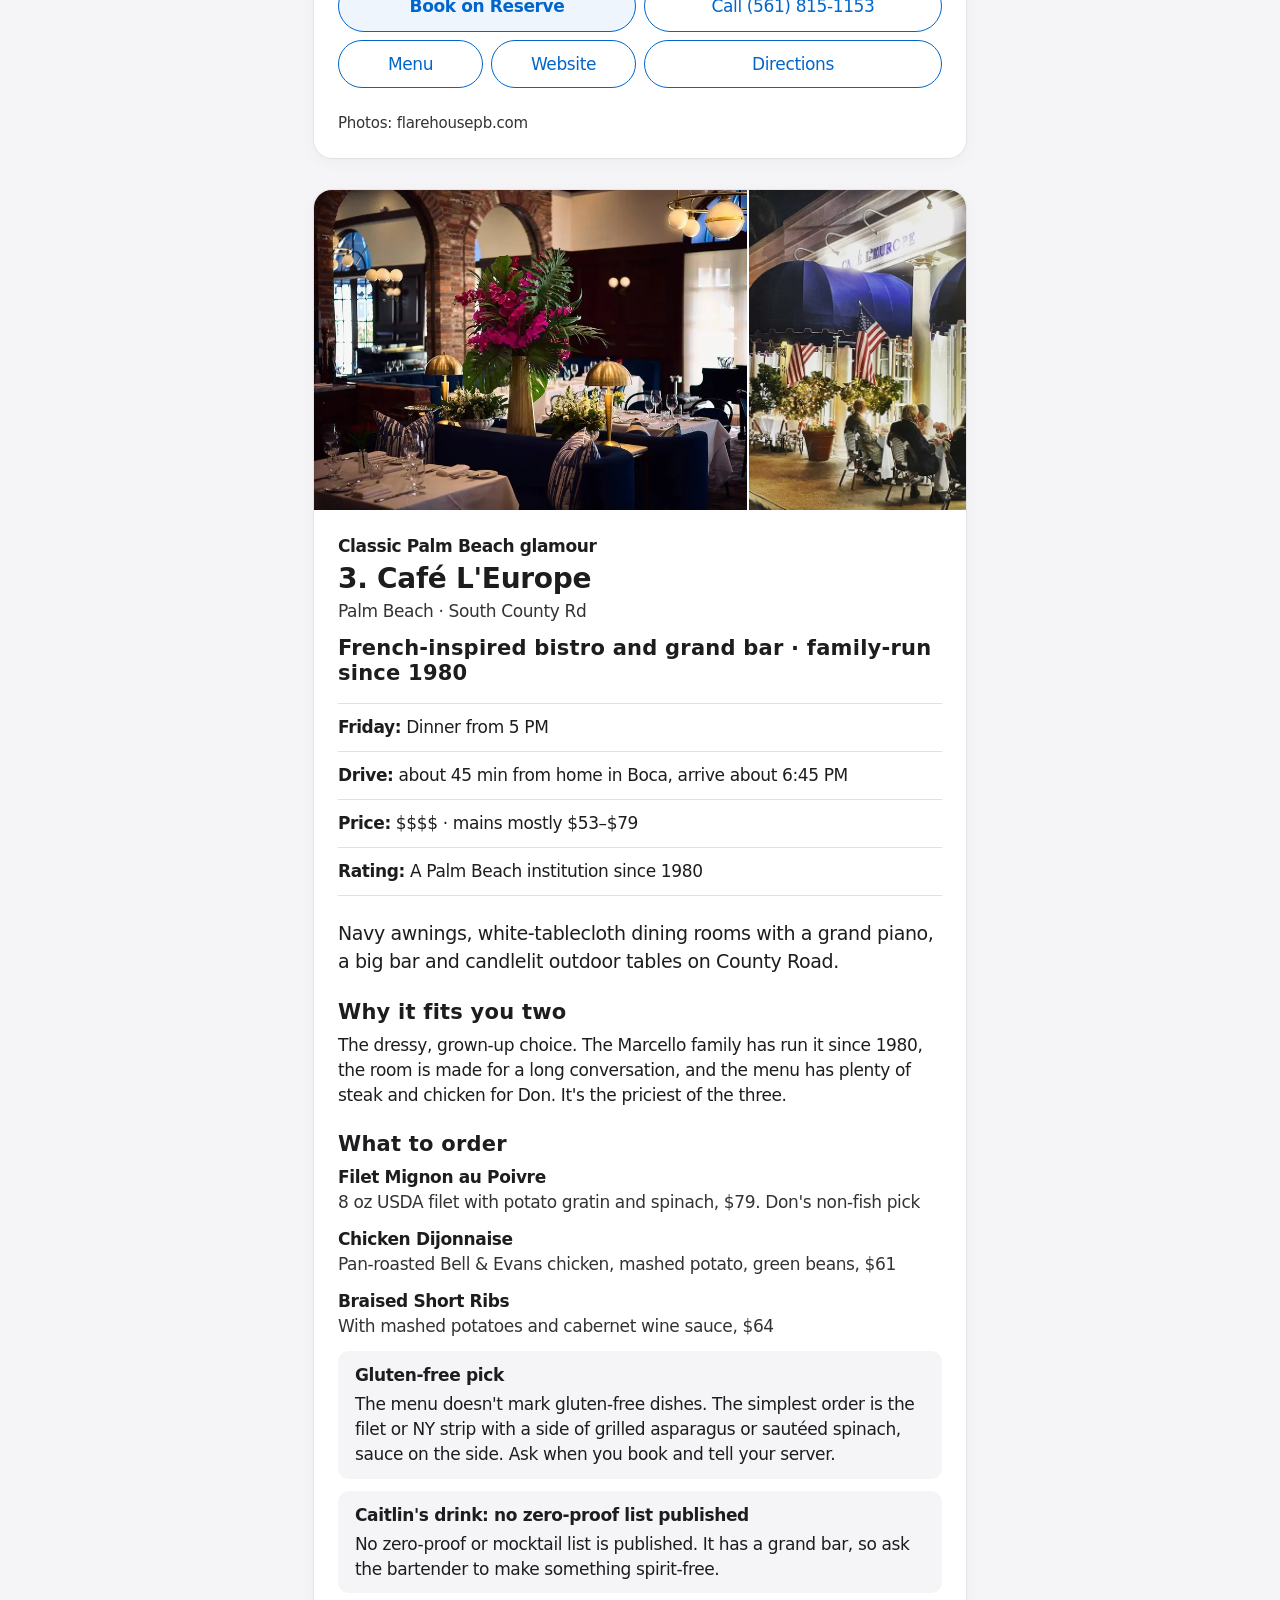
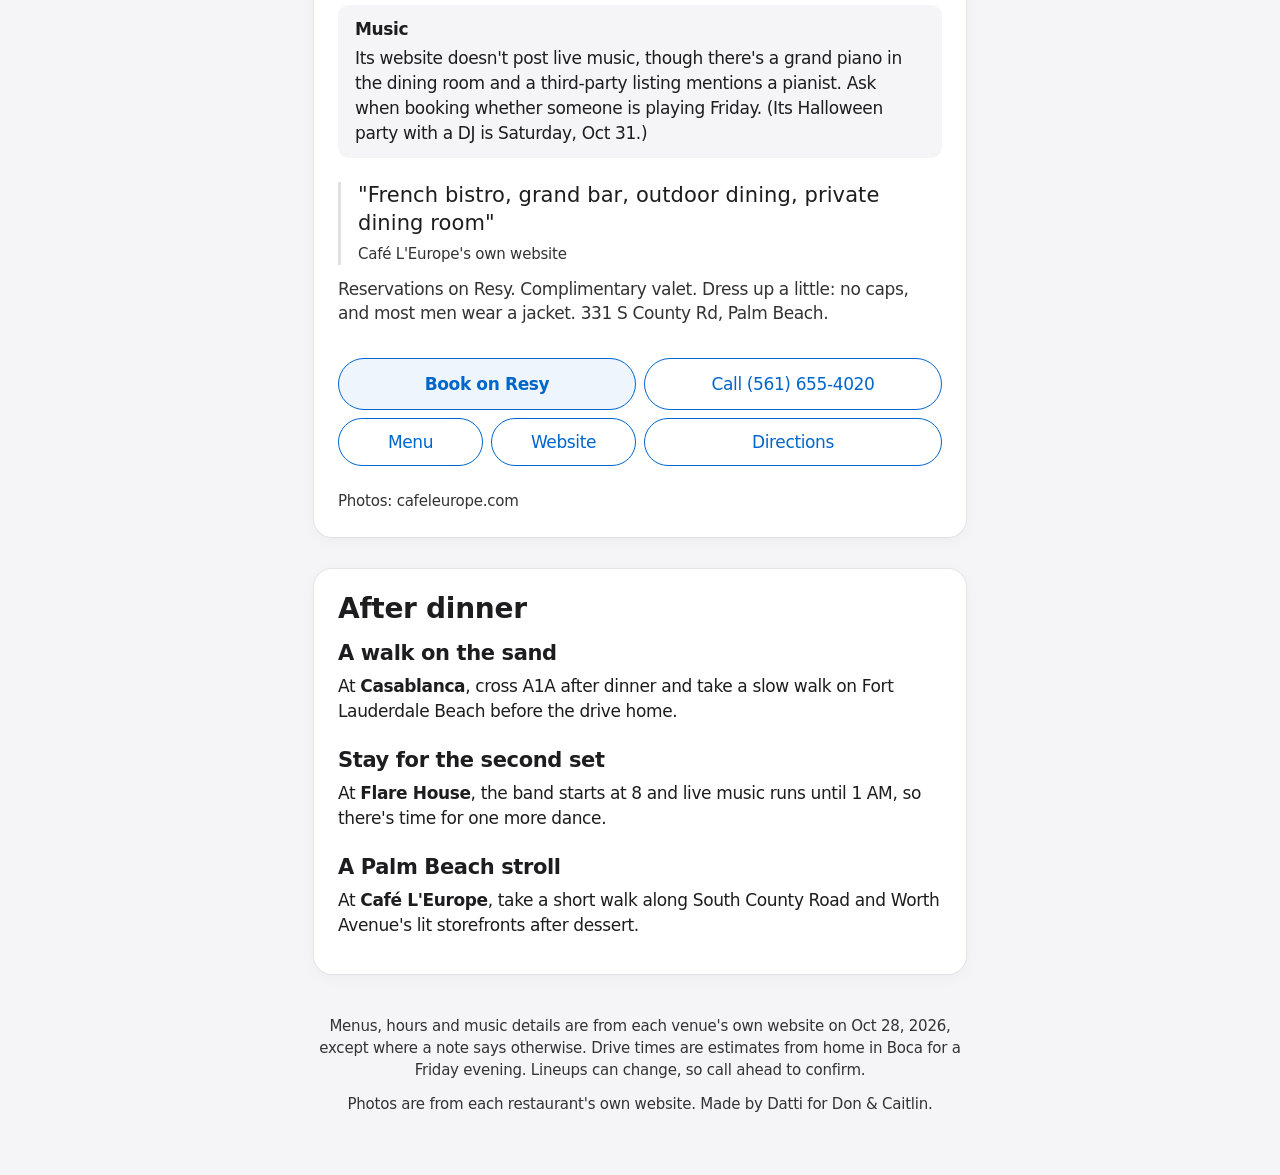
==== commit fa8a197c: "Edition 2026-10-30" ====
--- a/index.html
+++ b/index.html
@@ -6,19 +6,19 @@
 <meta name="robots" content="noindex, nofollow">
 <meta name="theme-color" content="#f5f5f7">
 <meta name="color-scheme" content="light">
-<title>Friday Date Night, Oct 23 · Datti</title>
-<meta name="description" content="3 dinner options for Friday, October 23, 2026. Menus, booking and tap-to-call for each.">
+<title>Friday Date Night, Oct 30 · Datti</title>
+<meta name="description" content="3 dinner options for Friday, October 30, 2026. Menus, booking and tap-to-call for each.">
 <meta property="og:type" content="website">
-<meta property="og:title" content="Friday Date Night, Oct 23">
-<meta property="og:description" content="3 dinner options for Friday, October 23, 2026. Menus, booking and tap-to-call for each.">
+<meta property="og:title" content="Friday Date Night, Oct 30">
+<meta property="og:description" content="3 dinner options for Friday, October 30, 2026. Menus, booking and tap-to-call for each.">
 <meta property="og:url" content="https://dfrench222.github.io/date-night/">
-<meta property="og:image" content="https://dfrench222.github.io/date-night/photos/og-2026-10-23.jpg">
+<meta property="og:image" content="https://dfrench222.github.io/date-night/photos/og-2026-10-30.jpg">
 <meta property="og:image:width" content="1200">
 <meta property="og:image:height" content="630">
 <meta name="twitter:card" content="summary_large_image">
-<meta name="twitter:title" content="Friday Date Night, Oct 23">
-<meta name="twitter:description" content="3 dinner options for Friday, October 23, 2026. Menus, booking and tap-to-call for each.">
-<meta name="twitter:image" content="https://dfrench222.github.io/date-night/photos/og-2026-10-23.jpg">
+<meta name="twitter:title" content="Friday Date Night, Oct 30">
+<meta name="twitter:description" content="3 dinner options for Friday, October 30, 2026. Menus, booking and tap-to-call for each.">
+<meta name="twitter:image" content="https://dfrench222.github.io/date-night/photos/og-2026-10-30.jpg">
 <link rel="icon" type="image/svg+xml" href="favicon.svg">
 <style>/* v3 — follows design/DESIGN.md (getdesign.md "apple" package), adapted:
    dark text on light only (no white-on-color), body 17px, min 15px, 44px+ targets. */
@@ -131,128 +131,128 @@
 <body>
 <header class="hero">
   <div class="wrap">
-    <div class="eyebrow">Datti · Date Night Edition No. 4</div>
+    <div class="eyebrow">Datti · Date Night Edition No. 5</div>
     <h1>Friday Date Night</h1>
-    <div class="date">Friday, October 23, 2026</div>
-    <p class="lede">A full work week deserves an easy Friday, so this one stays close to home. Three Boca dinners, all within about 25 minutes: a family-run French bistro with live music and room to talk, an old-world Italian dining room where people get up and dance, and Casa Vera, the new Italian spot Don wanted on the list, with honest notes on how it's doing. Each one has a non-fish main for Don and a gluten-free route for Caitlin.</p>
-    <ul class="keyfacts"><li><span>Sunset</span><b>6:46 PM</b></li><li><span>Live music</span><b>at 2 of 3</b></li><li><span>Zero-proof list</span><b>none published</b></li><li><span>Options</span><b>3, all open Friday night</b></li></ul>
-    <div class="mosaic"><a href="#chezmarie" aria-label="Chez Marie"><img src="photos/chez1.webp" alt="Chez Marie"></a><a href="#josephines" aria-label="Josephine&#x27;s"><img src="photos/jos1.webp" alt="Josephine&#x27;s"></a><a href="#casavera" aria-label="Casa Vera"><img src="photos/casa1.webp" alt="Casa Vera"></a></div>
+    <div class="date">Friday, October 30, 2026</div>
+    <p class="lede">Halloween weekend, minus the costumes. This week goes a little farther from home for three Friday nights with live music: an oceanfront dining room on Fort Lauderdale Beach with a piano set and a real zero-proof list, a West Palm supper spot with an R&B and soul band and room to dance, and a classic Palm Beach bistro for a dressier, quieter night. Each one has a non-fish main for Don and a gluten-free route for Caitlin.</p>
+    <ul class="keyfacts"><li><span>Sunset</span><b>6:40 PM</b></li><li><span>Live music</span><b>at 2 of 3, a third likely</b></li><li><span>Zero-proof list</span><b>published at Casablanca</b></li><li><span>Options</span><b>3, all open Friday night</b></li></ul>
+    <div class="mosaic"><a href="#casablanca" aria-label="Casablanca Cafe"><img src="photos/casab1.webp" alt="Casablanca Cafe"></a><a href="#flarehouse" aria-label="Flare House"><img src="photos/flare2.webp" alt="Flare House"></a><a href="#cafeleurope" aria-label="Café L&#x27;Europe"><img src="photos/cle1.webp" alt="Café L&#x27;Europe"></a></div>
   </div>
 </header>
-<nav class="jump" aria-label="Jump to a restaurant"><div class="jump-in"><a href="#chezmarie">Chez Marie</a><a href="#josephines">Josephine&#x27;s</a><a href="#casavera">Casa Vera</a><a href="#after">After dinner</a></div></nav>
+<nav class="jump" aria-label="Jump to a restaurant"><div class="jump-in"><a href="#casablanca">Casablanca Cafe</a><a href="#flarehouse">Flare House</a><a href="#cafeleurope">Café L&#x27;Europe</a><a href="#after">After dinner</a></div></nav>
 <main class="wrap">
-  <section class="panel pick" aria-label="Our picks"><div class="row"><div class="kicker">Bob&#x27;s pick</div><h3>Chez Marie</h3><p>A family-run French bistro 10 to 15 minutes from home, where diners say you can actually hear each other. Live music Fridays from 6 to 9, duck à l&#x27;orange for Don, and a filet with the sauce on the side for Caitlin. Book around 6:15 and ask who&#x27;s playing.</p><a class="go" href="#chezmarie">See Chez Marie</a></div><div class="row"><div class="kicker">Dancing pick</div><h3>Josephine&#x27;s</h3><p>Old-world Italian with live music and dancing on Fridays, about 20 to 25 minutes away. Ask for the garden patio to talk over dinner, then head inside for a dance. It has the easiest gluten-free menu of the three, with GF pasta for any pasta dish.</p><a class="go" href="#josephines">See Josephine&#x27;s</a></div><p class="closer">Pick the one that pulls you. Nothing&#x27;s booked until you two say so.</p></section>
+  <section class="panel pick" aria-label="Our picks"><div class="row"><div class="kicker">Bob&#x27;s pick</div><h3>Casablanca Cafe</h3><p>A 1927 villa right on Fort Lauderdale Beach, named 2026 Best Beachfront Restaurant by Fort Lauderdale Magazine. Live piano starts at 7:30, and it&#x27;s the only spot this week with a printed zero-proof cocktail list, so Caitlin gets a real drink. Filet or half chicken for Don. It doesn&#x27;t take reservations, so join the online waitlist from the car and aim to arrive around 6:30 for the last of the light.</p><a class="go" href="#casablanca">See Casablanca Cafe</a></div><div class="row"><div class="kicker">Dancing pick</div><h3>Flare House</h3><p>The FM Band plays R&amp;B and soul at 8 PM this Friday ($6 cover) at this Northwood supper spot in West Palm. Lamb chops, ribeye or herb chicken for Don, and the music runs late if you want to stay on the floor.</p><a class="go" href="#flarehouse">See Flare House</a></div><p class="closer">Pick the one that pulls you. Nothing&#x27;s booked until you two say so.</p></section>
   <section class="panel" aria-labelledby="glance-h">
     <h2 class="h2" id="glance-h">At a glance</h2>
-    <div class="glance"><a href="#chezmarie"><span class="num">1</span><span class="t"><b>Chez Marie</b><span>Cozy French bistro, easy talk</span></span><span class="r"><b>10–15 min</b>$$</span></a><a href="#josephines"><span class="num">2</span><span class="t"><b>Josephine&#x27;s</b><span>Old-world Italian, dancing</span></span><span class="r"><b>20–25 min</b>$$$</span></a><a href="#casavera"><span class="num">3</span><span class="t"><b>Casa Vera</b><span>Bright new trattoria</span></span><span class="r"><b>20–25 min</b>$$$</span></a></div>
+    <div class="glance"><a href="#casablanca"><span class="num">1</span><span class="t"><b>Casablanca Cafe</b><span>Ocean views, piano, easy elegance</span></span><span class="r"><b>35–40 min</b>$$</span></a><a href="#flarehouse"><span class="num">2</span><span class="t"><b>Flare House</b><span>Lively, R&amp;B and soul, dance floor energy</span></span><span class="r"><b>45 min</b>$$</span></a><a href="#cafeleurope"><span class="num">3</span><span class="t"><b>Café L&#x27;Europe</b><span>Dressy, candlelit, quiet enough to talk</span></span><span class="r"><b>45 min</b>$$$$</span></a></div>
   </section>
   <section class="panel check" aria-labelledby="check-h">
     <h2 class="h2" id="check-h">Caitlin's checklist</h2>
-    <ul><li><b>Gluten-free:</b> Josephine's is the easiest, with gluten-free pasta for any pasta dish. Chez Marie lists gluten-free options, and the simplest order there is duck or filet with potatoes and green beans. Casa Vera has no GF pasta, so stick to grilled lamb or ribeye. None of the three marks GF dishes, so tell your server and bring your gluten-guard enzyme.</li><li><b>Zero-proof:</b> None of the three publishes a mocktail or spirit-free list. Josephine's and Casa Vera have full bars, so ask the bartender. Chez Marie pours beer and wine, and its drink list shows sodas, juices, Perrier and iced tea.</li><li><b>Don:</b> duck or rack of lamb at Chez Marie, lamb chops or the veal chop at Josephine's, lamb chops or ribeye at Casa Vera. No fish needed anywhere.</li><li><b>Music:</b> Neither Chez Marie nor Josephine's posts a Friday lineup online, so ask who's playing when you book.</li><li><b>Dress:</b> smart casual works at all three.</li></ul>
+    <ul><li><b>Gluten-free:</b> None of the three marks GF dishes. The simplest orders are the filet or half chicken at Casablanca, the herb chicken or ribeye with asparagus at Flare House, and the filet or Chicken Dijonnaise with sides of asparagus or spinach at Café L'Europe. Ask about sauces, tell your server, and bring your gluten-guard enzyme.</li><li><b>Zero-proof:</b> Casablanca publishes three spirit-free cocktails at $12, plus Heineken 0.0. Flare House and Café L'Europe don't post one, so ask the bartender.</li><li><b>Don:</b> filet, half chicken or short rib pappardelle at Casablanca; lamb chops, ribeye or oxtails at Flare House; filet au poivre, NY strip, short ribs or schnitzel at Café L'Europe. No fish needed anywhere.</li><li><b>Music:</b> Casablanca's piano starts at 7:30 and Flare House's band at 8. Café L'Europe doesn't post music online, so ask when booking.</li><li><b>Dress:</b> smart casual at Casablanca and Flare House. Café L'Europe is dressier: no caps, and most men wear a jacket.</li></ul>
   </section>
-  <article class="card" id="chezmarie" aria-labelledby="chezmarie-h">
-  <div class="photos n2"><img src="photos/chez1.webp" alt="Chez Marie, photo from chezmariefrenchbistro.com" loading="lazy" decoding="async"><img src="photos/chez2.webp" alt="Chez Marie, photo from chezmariefrenchbistro.com" loading="lazy" decoding="async"></div>
+  <article class="card" id="casablanca" aria-labelledby="casablanca-h">
+  <div class="photos n2"><img src="photos/casab1.webp" alt="Casablanca Cafe, photo from casablancacafeonline.com" loading="lazy" decoding="async"><img src="photos/casab3.webp" alt="Casablanca Cafe, photo from casablancacafeonline.com" loading="lazy" decoding="async"></div>
   <div class="card-body">
-    <div class="badge">Quiet enough to talk</div>
-    <h2 id="chezmarie-h">1. Chez Marie</h2>
-    <p class="area">Boca Raton · Polo Club Shoppes, Military Trl</p>
-    <p class="cuisine">Traditional French bistro · family-run, Lyon-trained chef</p>
+    <div class="badge">Oceanfront + zero-proof list</div>
+    <h2 id="casablanca-h">1. Casablanca Cafe</h2>
+    <p class="area">Fort Lauderdale Beach · Alhambra St at A1A</p>
+    <p class="cuisine">Mediterranean-American · in a 1927 villa</p>
     <ul class="facts">
-      <li><b>Friday:</b> 5:00–9:30 PM (last seating about 9)</li>
-      <li><b>Drive:</b> about 10–15 min from home in Boca, arrive about 6:15 PM</li>
-      <li><b>Price:</b> $$–$$$ · OpenTable &quot;$31 to $50&quot; · three-course prix fixe offered</li>
-      <li><b>Rating:</b> OpenTable 4.6★ (1,137)</li>
+      <li><b>Friday:</b> Open until 11 PM Friday</li>
+      <li><b>Drive:</b> about 35–40 min from home in Boca, arrive about 6:30 PM</li>
+      <li><b>Price:</b> $$–$$$ · mains mostly $29–$49</li>
+      <li><b>Rating:</b> Fort Lauderdale Magazine&#x27;s 2026 Best Beachfront Restaurant</li>
     </ul>
-    <p class="vibe">White tablecloths, candlelight and a subdued little dining room that reviewers compare to a country bistro in France, plus a covered patio facing the courtyard fountain.</p>
+    <p class="vibe">A Mediterranean-style villa from 1927 sitting right across from the ocean, with an upstairs dining room, a balcony and a piano bar downstairs.</p>
     <h3 class="lbl">Why it fits you two</h3>
-    <p>The best room of the three for a real conversation. Marie greets guests at the door and her husband, chef Stephane Gattacieca, trained at the Paul Bocuse Institute in Lyon. OpenTable diners give it 4.6 across more than 1,100 reviews, and recent ones say they could hear each other all night. The restaurant&#x27;s listing adds live music on Fridays from 6 to 9 PM.</p>
+    <p>It covers the most of what you two like in one place: an ocean view, live piano on Friday, a real zero-proof cocktail list for Caitlin, and plenty of non-fish mains for Don. It&#x27;s the most relaxed of the three and still feels like a night out.</p>
     <h3 class="lbl">What to order</h3>
-    <div class="dish"><b>Duck à l&#x27;Orange</b><span>The house signature: roasted half duck with orange sauce, garlic-roasted potatoes and green beans. Don&#x27;s non-fish pick</span></div><div class="dish"><b>Filet Mignon</b><span>8 oz black Angus with peppercorn sauce. Caitlin&#x27;s simplest GF-friendly order with the sauce on the side</span></div><div class="dish"><b>Rack of Lamb</b><span>Herbes de Provence, demi-glace, potatoes and green beans. Another non-fish option for Don</span></div>
-    <div class="note"><div class="nt">Gluten-free pick</div>OpenTable lists gluten-free options, but nothing on the menu is marked GF. The simplest order is the filet or duck with garlic-roasted potatoes and green beans; ask whether the sauce is thickened with flour and skip the baguette. The website&#x27;s menu page is an older version with outdated prices, so go by the menu at the table.</div>
-    <div class="note"><div class="nt">Caitlin's drink: no zero-proof list published</div>No zero-proof or mocktail list is published. It pours beer and wine, and its drink list shows sodas, orange or cranberry juice, Perrier and unsweetened iced tea. Ask if they'll mix something spirit-free.</div>
-    <div class="note"><div class="nt">Music</div><b>Live music Fridays, 6:00–9:00 PM</b>, per the restaurant's own OpenTable listing. Its website doesn't post a lineup, so call to ask who's playing Oct 23. (The soprano dinner-and-show night is the following Thursday, Oct 29.)</div>
-    <blockquote class="quote">&quot;We wanted to catch up, and we could actually hear! The decor is subdued but perfect, almost like a little place in the French countryside.&quot;<small>OpenTable diner, Sept 2026 · 4.6★ (1,137)</small></blockquote>
-    <p class="heads">Casual to smart casual. Free lot parking at the Polo Club Shoppes off Military Trail and Clint Moore Rd; look for the courtyard to the right of Publix. Reservations are recommended on weekends. 5030 Champion Blvd, Suite D3.</p>
+    <div class="dish"><b>Filet Mignon</b><span>8 oz with blue cheese gratin, creamed spinach and red wine sauce, $49. Don&#x27;s non-fish pick, or Caitlin&#x27;s with the sauce on the side</span></div><div class="dish"><b>Roasted Half Chicken</b><span>Moroccan mezze rice bowl with chickpeas, baba ghanoush and tzatziki, $29</span></div><div class="dish"><b>Short Rib Pappardelle</b><span>Braised short rib over pappardelle, $32. Another non-fish option for Don</span></div>
+    <div class="note"><div class="nt">Gluten-free pick</div>Nothing on the menu is marked gluten-free. The simplest orders are the filet or half chicken (ask about the sauces and the gratin), the Greek salad without pita, and sides of confetti rice or garlic spinach. Tell your server.</div>
+    <div class="note"><div class="nt">Caitlin's drink: zero-proof drinks on the menu</div>Published zero-proof list, $12 each: <b>Alhambra Spritz</b> (rum alternative, strawberry, blueberry, citrus, ginger beer, mint), <b>Sebastian Sunrise</b> (gin alternative, hibiscus, lemon, elderflower) and <b>Casa Smash</b> (tequila alternative, blueberry, raspberry, citrus, agave, San Pellegrino). Heineken 0.0 too.</div>
+    <div class="note"><div class="nt">Music</div><b>Live piano Fridays from 7:30 PM</b> (The Beth and John Show), per the restaurant's live music page.</div>
+    <blockquote class="quote">&quot;2026 Best Beachfront Restaurant&quot;<small>Fort Lauderdale Magazine, as shown on Casablanca&#x27;s website</small></blockquote>
+    <p class="heads">No reservations. Join the online waitlist on the way so your wait is shorter. Valet from 4 PM on Fridays. Smart casual. 3049 Alhambra St, Fort Lauderdale.</p>
   </div>
   <div class="actions">
-    <a class="btn primary" href="https://www.opentable.com/chez-marie-french-bistro" target="_blank" rel="noopener">Book on OpenTable</a>
-    <a class="btn full" href="tel:+15619970027">Call (561) 997-0027</a>
-    <a class="btn" href="https://chezmariefrenchbistro.com/menu/" target="_blank" rel="noopener">Menu</a><a class="btn" href="https://chezmariefrenchbistro.com/" target="_blank" rel="noopener">Website</a>
-    <a class="btn full" href="https://www.google.com/maps/search/?api=1&amp;query=Chez+Marie+French+Bistro+5030+Champion+Blvd+Boca+Raton+FL" target="_blank" rel="noopener">Directions</a>
-  </div>
-  <p class="credit">Photos: chezmariefrenchbistro.com</p>
+    <a class="btn primary" href="https://www.waitlist.me/w/12760221054" target="_blank" rel="noopener">Book on Join waitlist</a>
+    <a class="btn full" href="tel:+19547643500">Call (954) 764-3500</a>
+    <a class="btn" href="https://casablancacafeonline.com/dinner-menu/" target="_blank" rel="noopener">Menu</a><a class="btn" href="https://casablancacafeonline.com/" target="_blank" rel="noopener">Website</a>
+    <a class="btn full" href="https://www.google.com/maps/search/?api=1&amp;query=Casablanca+Cafe+3049+Alhambra+St+Fort+Lauderdale+FL" target="_blank" rel="noopener">Directions</a>
+  </div>
+  <p class="credit">Photos: casablancacafeonline.com</p>
 </article>
-<article class="card" id="josephines" aria-labelledby="josephines-h">
-  <div class="photos n2"><img src="photos/jos1.webp" alt="Josephine&#x27;s, photo from josephinesofboca.com" loading="lazy" decoding="async"><img src="photos/jos2.webp" alt="Josephine&#x27;s, photo from josephinesofboca.com" loading="lazy" decoding="async"></div>
+<article class="card" id="flarehouse" aria-labelledby="flarehouse-h">
+  <div class="photos n2"><img src="photos/flare2.webp" alt="Flare House, photo from flarehousepb.com" loading="lazy" decoding="async"><img src="photos/flare3.webp" alt="Flare House, photo from flarehousepb.com" loading="lazy" decoding="async"></div>
   <div class="card-body">
-    <div class="badge">Music &amp; dancing</div>
-    <h2 id="josephines-h">2. Josephine&#x27;s</h2>
-    <p class="area">Boca Raton · N Federal Hwy, north of Yamato</p>
-    <p class="cuisine">Sicilian-Italian · family-run since 1990</p>
+    <div class="badge">Live band + dancing</div>
+    <h2 id="flarehouse-h">2. Flare House</h2>
+    <p class="area">West Palm Beach · Northwood Village</p>
+    <p class="cuisine">American fusion supper club</p>
     <ul class="facts">
-      <li><b>Friday:</b> 5:00–10:00 PM</li>
-      <li><b>Drive:</b> about 20–25 min from home in Boca, arrive about 6:30 PM</li>
-      <li><b>Price:</b> $$$ · OpenTable &quot;$31 to $50&quot;</li>
-      <li><b>Rating:</b> OpenTable 4.8★ (898)</li>
+      <li><b>Friday:</b> 4:00 PM–1:00 AM Friday</li>
+      <li><b>Drive:</b> about 45 min from home in Boca, arrive about 7:00 PM</li>
+      <li><b>Price:</b> $$–$$$ · mains mostly $25–$45</li>
+      <li><b>Rating:</b> Mixed-to-good guest reviews</li>
     </ul>
-    <p class="vibe">Candlelight, white linens, columns and brass chandeliers in the main dining room, plus a garden patio under soft lights and greenery.</p>
+    <p class="vibe">A low-lit Northwood dining room with purple lighting, a stage and live music every Friday night.</p>
     <h3 class="lbl">Why it fits you two</h3>
-    <p>The dancing pick. Josephine grew up cooking in Sicily and has been part of this Boca room since 1990, and a rotating cast of singers and pianists plays through the week. The restaurant&#x27;s listing promises music and dancing on Fridays, and OpenTable diners rate it 4.8 across nearly 900 reviews and tag it romantic. One honest note: on packed nights a few diners found the music too loud to talk, so the patio is the place for conversation.</p>
+    <p>This is the dancing night. The FM Band plays R&amp;B and soul at 8 PM on Oct 30, with a $6 cover, and Friday music runs until 1 AM. Have dinner first, then stay for the set.</p>
     <h3 class="lbl">What to order</h3>
-    <div class="dish"><b>Lollipop Lamb Chops</b><span>Grass-fed, grilled to order, from the chef&#x27;s favorites. Don&#x27;s non-fish pick</span></div><div class="dish"><b>Prime 9 oz Filet Mignon</b><span>Grilled to order with vegetables and potatoes. Caitlin&#x27;s simplest GF-friendly order</span></div><div class="dish"><b>Any pasta, gluten-free</b><span>GF pasta can be swapped into any pasta dish, such as the Rigatoni Bolognese, for a small upcharge</span></div>
-    <div class="note"><div class="nt">Gluten-free pick</div>The easiest of the three. Its OpenTable menu says gluten-free or whole-wheat pasta is available for any pasta dish (+$5), and entrées come with vegetables and potatoes. Nothing is marked GF and it isn&#x27;t listed as celiac-friendly on Find Me Gluten Free, so ask how the GF pasta is cooked and skip breaded dishes like the parmigiana and Francaise.</div>
-    <div class="note"><div class="nt">Caitlin's drink: no zero-proof list published</div>No zero-proof or mocktail list is published. Bar Rafael is a full bar, so ask the bartender for something spirit-free.</div>
-    <div class="note"><div class="nt">Music</div><b>Live music and dancing on Fridays</b>, per the restaurant's OpenTable listing (Wednesday, Thursday and Friday). Its website names a rotating lineup (Alexandra Lewis, Giovanni Fazio, Charlie Sullivan, Chenzo Balsamo and Rick Krive) but posts no calendar, so call to ask who's on Oct 23 and when the set starts.</div>
-    <blockquote class="quote">&quot;Delightful! You feel like you&#x27;re in a NY Italian restaurant.&quot;<small>OpenTable diner, Oct 2026 · 4.8★ (898)</small></blockquote>
-    <p class="heads">Smart casual. Complimentary valet. OpenTable asks parties under four to call the restaurant, so phone for a table for two and ask for the patio if you want it quieter. 5751 N Federal Hwy, a quarter mile north of Yamato Rd.</p>
+    <div class="dish"><b>Lollipop Lamb</b><span>Five chops with chimichurri and two sides, $45. Don&#x27;s non-fish pick</span></div><div class="dish"><b>Flame-Grilled Herb Chicken</b><span>With asparagus and yellow rice, $25. Caitlin&#x27;s simplest GF-friendly order</span></div><div class="dish"><b>10 oz Boneless Ribeye</b><span>$39. Another easy non-fish main</span></div>
+    <div class="note"><div class="nt">Gluten-free pick</div>Nothing is marked gluten-free. The simplest order is the herb chicken or ribeye with asparagus or yellow rice. Ask how the meat is seasoned and tell your server.</div>
+    <div class="note"><div class="nt">Caitlin's drink: no zero-proof list published</div>The drinks menu isn't published online, so there's no zero-proof list to point to. It has a full bar, so ask for a mocktail.</div>
+    <div class="note"><div class="nt">Music</div><b>The FM Band (R&B and soul) at 8:00 PM on Fri Oct 30, $6 cover</b>, per Flare House's entertainment page. Live Music Fridays run 4 PM to 1 AM.</div>
+    <blockquote class="quote">&quot;The overall atmosphere, music, and staff truly made it a worthwhile experience.&quot;<small>Guest review on Restaurantji. Some other reviews mention slow service on busy nights</small></blockquote>
+    <p class="heads">Reserve through its website. Expect a busy room once the band starts, so arrive by 7 to eat before the set. Smart casual. 407 Northwood Rd, West Palm Beach.</p>
   </div>
   <div class="actions">
-    <a class="btn primary" href="https://www.opentable.com/josephines-italian-restaurant" target="_blank" rel="noopener">Book on OpenTable</a>
-    <a class="btn full" href="tel:+15619880668">Call (561) 988-0668</a>
-    <a class="btn" href="https://www.josephinesofboca.com/menu" target="_blank" rel="noopener">Menu</a><a class="btn" href="https://www.josephinesofboca.com/" target="_blank" rel="noopener">Website</a>
-    <a class="btn full" href="https://www.google.com/maps/search/?api=1&amp;query=Josephine%27s+Italian+Restaurant+5751+N+Federal+Hwy+Boca+Raton+FL" target="_blank" rel="noopener">Directions</a>
-  </div>
-  <p class="credit">Photos: josephinesofboca.com</p>
+    <a class="btn primary" href="https://flarehousepb.com/reservations" target="_blank" rel="noopener">Book on Reserve</a>
+    <a class="btn full" href="tel:+15618151153">Call (561) 815-1153</a>
+    <a class="btn" href="https://flarehousepb.com/menu" target="_blank" rel="noopener">Menu</a><a class="btn" href="https://flarehousepb.com/" target="_blank" rel="noopener">Website</a>
+    <a class="btn full" href="https://www.google.com/maps/search/?api=1&amp;query=Flare+House+407+Northwood+Rd+West+Palm+Beach+FL" target="_blank" rel="noopener">Directions</a>
+  </div>
+  <p class="credit">Photos: flarehousepb.com</p>
 </article>
-<article class="card" id="casavera" aria-labelledby="casavera-h">
-  <div class="photos n2"><img src="photos/casa1.webp" alt="Casa Vera, photo from casaveraboca.com" loading="lazy" decoding="async"><img src="photos/casa2.webp" alt="Casa Vera, photo from casaveraboca.com" loading="lazy" decoding="async"></div>
+<article class="card" id="cafeleurope" aria-labelledby="cafeleurope-h">
+  <div class="photos n2"><img src="photos/cle1.webp" alt="Café L&#x27;Europe, photo from cafeleurope.com" loading="lazy" decoding="async"><img src="photos/cle3.webp" alt="Café L&#x27;Europe, photo from cafeleurope.com" loading="lazy" decoding="async"></div>
   <div class="card-body">
-    <div class="badge">Don&#x27;s request</div>
-    <h2 id="casavera-h">3. Casa Vera</h2>
-    <p class="area">Boca Raton · N Federal Hwy</p>
-    <p class="cuisine">Southern Italian · house-made pasta and Roman pinsa</p>
+    <div class="badge">Classic Palm Beach glamour</div>
+    <h2 id="cafeleurope-h">3. Café L&#x27;Europe</h2>
+    <p class="area">Palm Beach · South County Rd</p>
+    <p class="cuisine">French-inspired bistro and grand bar · family-run since 1980</p>
     <ul class="facts">
-      <li><b>Friday:</b> 12:00–10:00 PM</li>
-      <li><b>Drive:</b> about 20–25 min from home in Boca, arrive about 6:00 PM</li>
-      <li><b>Price:</b> $$$ · mains $35–65 · OpenTable &quot;$31 to $50&quot;</li>
-      <li><b>Rating:</b> OpenTable 4.2★ (77)</li>
+      <li><b>Friday:</b> Dinner from 5 PM</li>
+      <li><b>Drive:</b> about 45 min from home in Boca, arrive about 6:45 PM</li>
+      <li><b>Price:</b> $$$$ · mains mostly $53–$79</li>
+      <li><b>Rating:</b> A Palm Beach institution since 1980</li>
     </ul>
-    <p class="vibe">A bright, white-washed room with blue-and-white tile accents, fresh flowers and a small bar with a view into the kitchen.</p>
+    <p class="vibe">Navy awnings, white-tablecloth dining rooms with a grand piano, a big bar and candlelit outdoor tables on County Road.</p>
     <h3 class="lbl">Why it fits you two</h3>
-    <p>The one Don wanted to try. Two lifelong friends from Torre del Greco, near the Amalfi Coast, opened it in the past year with house-made pasta and a pinsa dough fermented for 48 hours, and fans say it feels like Sorrento. The catch is service: several recent OpenTable diners waited an hour or more for food on busy nights, including a Friday, which is why it sits at 4.2. Go early and treat it as a long, unhurried dinner.</p>
+    <p>The dressy, grown-up choice. The Marcello family has run it since 1980, the room is made for a long conversation, and the menu has plenty of steak and chicken for Don. It&#x27;s the priciest of the three.</p>
     <h3 class="lbl">What to order</h3>
-    <div class="dish"><b>Costolette di Agnello</b><span>Grilled lamb chops with aromatic herbs. Don&#x27;s non-fish pick ($55)</span></div><div class="dish"><b>Ribeye di Manzo</b><span>Grilled premium ribeye. Caitlin&#x27;s simplest GF-friendly order with grilled asparagus or mashed potatoes ($48)</span></div><div class="dish"><b>Pappardelle alla Bolognese</b><span>Slow-cooked veal and beef ragù. Another non-fish option for Don ($32)</span></div>
-    <div class="note"><div class="nt">Gluten-free pick</div>The hardest of the three for gluten-free. No GF pasta is listed, and the pastas and pinsa are wheat. The simplest order is the ribeye or lamb chops with grilled asparagus ($12) or mashed potatoes ($12). Tell your server up front and ask about any sauce.</div>
-    <div class="note"><div class="nt">Caitlin's drink: no zero-proof list published</div>No zero-proof or mocktail list is published. A recent diner praised the cocktails from its small bar, so ask the bartender for something spirit-free.</div>
-    <div class="note"><div class="nt">Music</div>No live music is listed on its website or OpenTable. Reviewers describe a lively, sometimes loud room on Friday nights.</div>
-    <blockquote class="quote">&quot;Finally an Italian restaurant in Boca where you feel like you could be in Sorrento.&quot;<small>OpenTable diner, Sept 2026 · 4.2★ (77)</small></blockquote>
-    <p class="heads">Business casual. Book a 6:00 table, since reviewers say the kitchen backs up later on busy nights. OpenTable lists no parking details, so ask when you book. 3249 N Federal Hwy.</p>
+    <div class="dish"><b>Filet Mignon au Poivre</b><span>8 oz USDA filet with potato gratin and spinach, $79. Don&#x27;s non-fish pick</span></div><div class="dish"><b>Chicken Dijonnaise</b><span>Pan-roasted Bell &amp; Evans chicken, mashed potato, green beans, $61</span></div><div class="dish"><b>Braised Short Ribs</b><span>With mashed potatoes and cabernet wine sauce, $64</span></div>
+    <div class="note"><div class="nt">Gluten-free pick</div>The menu doesn&#x27;t mark gluten-free dishes. The simplest order is the filet or NY strip with a side of grilled asparagus or sautéed spinach, sauce on the side. Ask when you book and tell your server.</div>
+    <div class="note"><div class="nt">Caitlin's drink: no zero-proof list published</div>No zero-proof or mocktail list is published. It has a grand bar, so ask the bartender to make something spirit-free.</div>
+    <div class="note"><div class="nt">Music</div>Its website doesn't post live music, though there's a grand piano in the dining room and a third-party listing mentions a pianist. Ask when booking whether someone is playing Friday. (Its Halloween party with a DJ is Saturday, Oct 31.)</div>
+    <blockquote class="quote">&quot;French bistro, grand bar, outdoor dining, private dining room&quot;<small>Café L&#x27;Europe&#x27;s own website</small></blockquote>
+    <p class="heads">Reservations on Resy. Complimentary valet. Dress up a little: no caps, and most men wear a jacket. 331 S County Rd, Palm Beach.</p>
   </div>
   <div class="actions">
-    <a class="btn primary" href="https://www.opentable.com/r/casa-vera-ristorante-boca-raton" target="_blank" rel="noopener">Book on OpenTable</a>
-    <a class="btn full" href="tel:+15615763045">Call (561) 576-3045</a>
-    <a class="btn" href="https://www.casaveraboca.com/menu" target="_blank" rel="noopener">Menu</a><a class="btn" href="https://www.casaveraboca.com/" target="_blank" rel="noopener">Website</a>
-    <a class="btn full" href="https://www.google.com/maps/search/?api=1&amp;query=Casa+Vera+Ristorante+3249+N+Federal+Hwy+Boca+Raton+FL" target="_blank" rel="noopener">Directions</a>
-  </div>
-  <p class="credit">Photos: casaveraboca.com</p>
+    <a class="btn primary" href="https://resy.com/cities/palm-beach-fl/venues/cafe-l-europe" target="_blank" rel="noopener">Book on Resy</a>
+    <a class="btn full" href="tel:+15616554020">Call (561) 655-4020</a>
+    <a class="btn" href="https://www.cafeleurope.com/menu" target="_blank" rel="noopener">Menu</a><a class="btn" href="https://www.cafeleurope.com/" target="_blank" rel="noopener">Website</a>
+    <a class="btn full" href="https://www.google.com/maps/search/?api=1&amp;query=Cafe+L%27Europe+331+S+County+Rd+Palm+Beach+FL" target="_blank" rel="noopener">Directions</a>
+  </div>
+  <p class="credit">Photos: cafeleurope.com</p>
 </article>
 
   <section class="panel" id="after" aria-labelledby="after-h">
     <h2 class="h2" id="after-h">After dinner</h2>
-    <h3>Stay for a dance</h3><p>At <b>Josephine's</b>, finish dinner on the patio, then head inside when the music picks up and take a turn on the floor.</p><h3>A fountain and dessert</h3><p>At <b>Chez Marie</b>, save room for the lavender crème brûlée (ask whether it's gluten-free), then take a slow lap past the courtyard fountain outside.</p><h3>Home early</h3><p>All three are within about 25 minutes of home, so the night can end on your own couch well before ten.</p>
+    <h3>A walk on the sand</h3><p>At <b>Casablanca</b>, cross A1A after dinner and take a slow walk on Fort Lauderdale Beach before the drive home.</p><h3>Stay for the second set</h3><p>At <b>Flare House</b>, the band starts at 8 and live music runs until 1 AM, so there's time for one more dance.</p><h3>A Palm Beach stroll</h3><p>At <b>Café L'Europe</b>, take a short walk along South County Road and Worth Avenue's lit storefronts after dessert.</p>
   </section>
   <footer class="foot">
-    <p>Menus, hours and music details are from each venue&#x27;s own website and its OpenTable listing on Oct 21, 2026. Drive times are estimates from home in Boca for a Friday evening. Lineups can change, so call ahead to confirm.</p>
+    <p>Menus, hours and music details are from each venue&#x27;s own website on Oct 28, 2026, except where a note says otherwise. Drive times are estimates from home in Boca for a Friday evening. Lineups can change, so call ahead to confirm.</p>
     <p>Photos are from each restaurant's own website. Made by Datti for Don &amp; Caitlin.</p>
   </footer>
 </main>
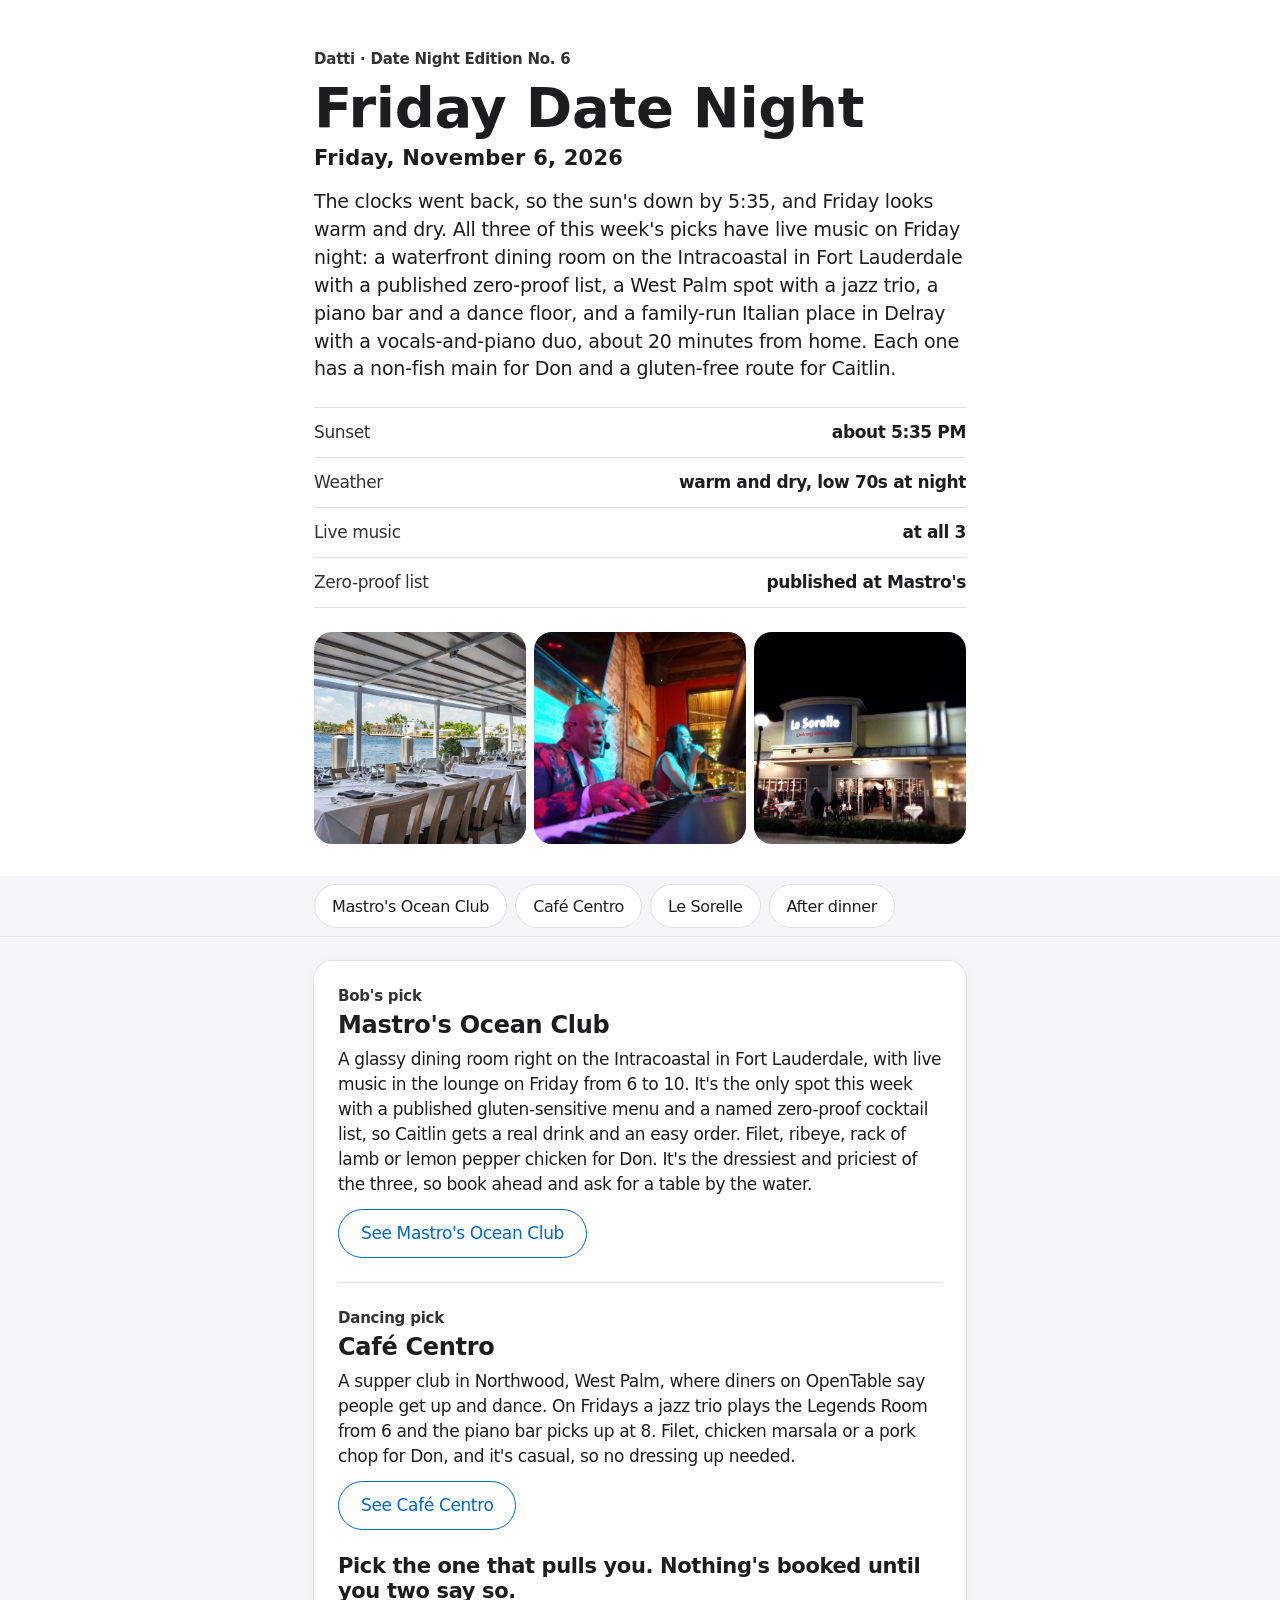
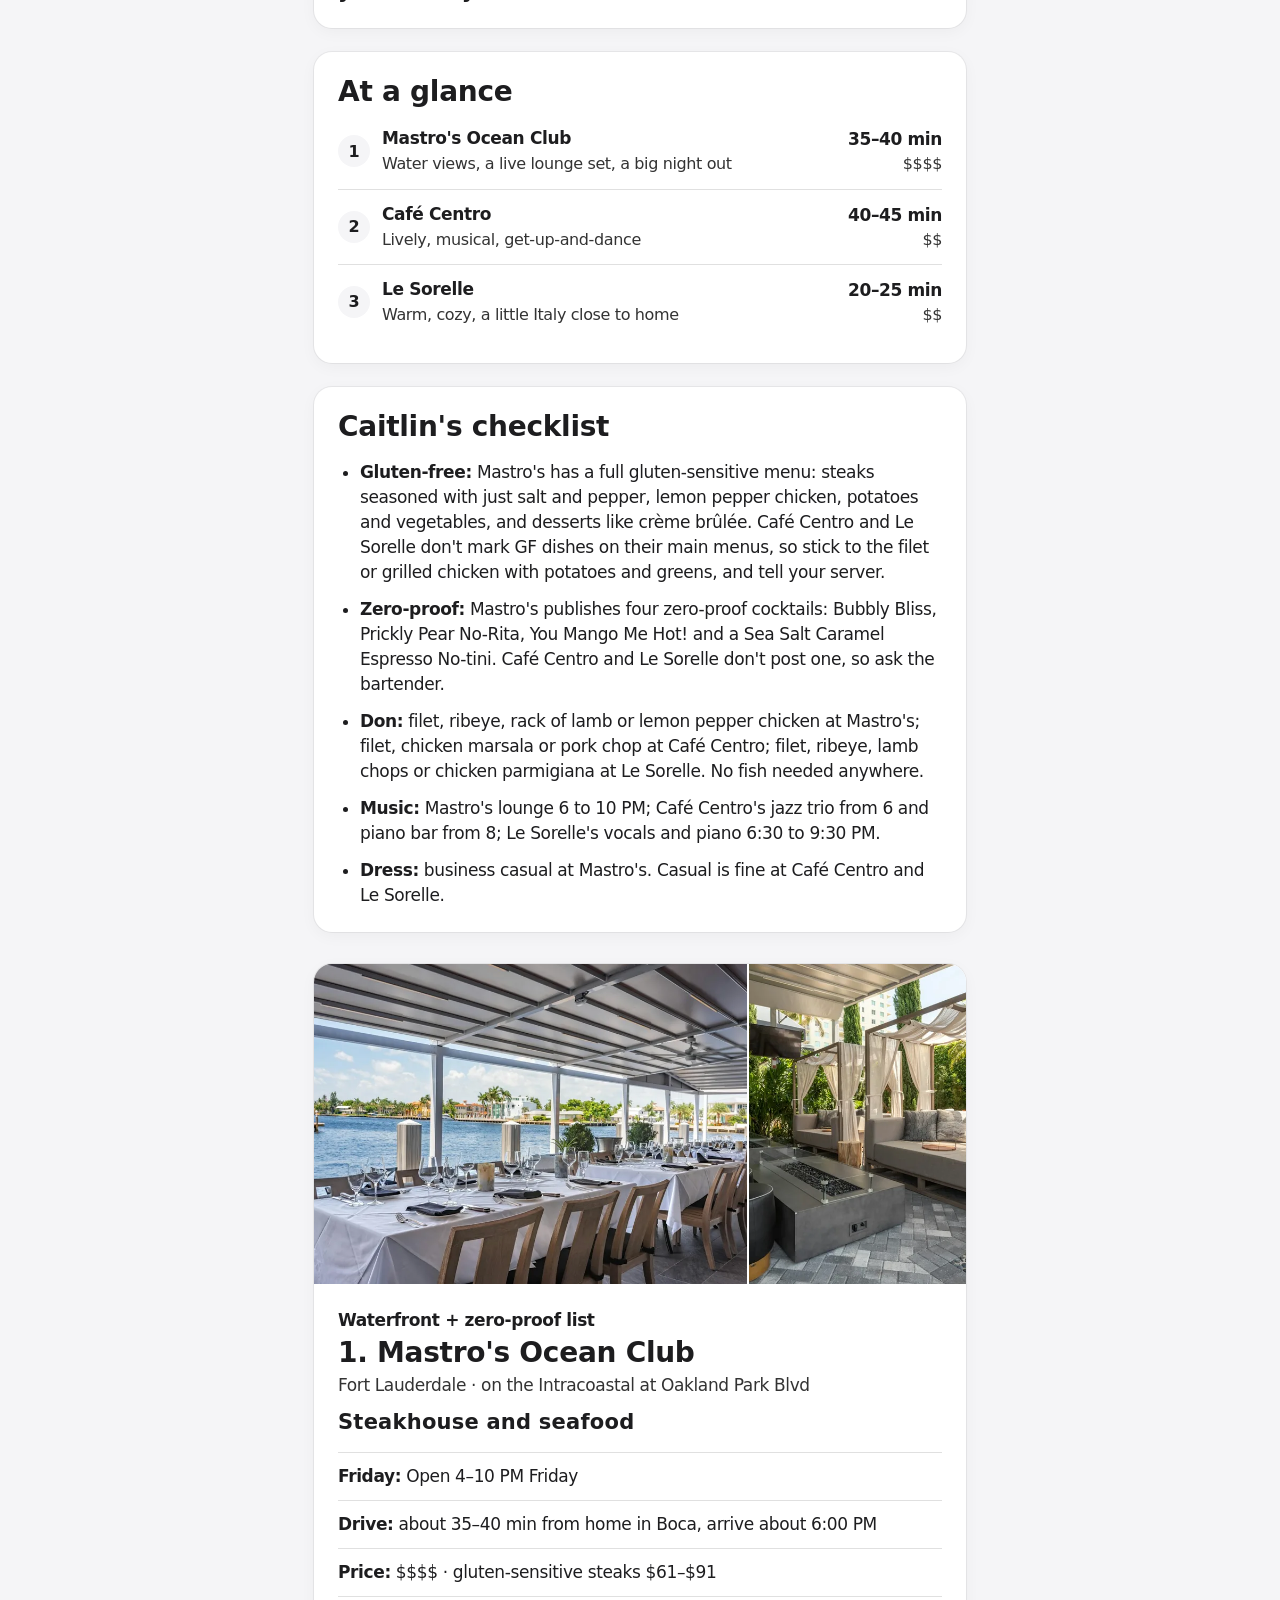
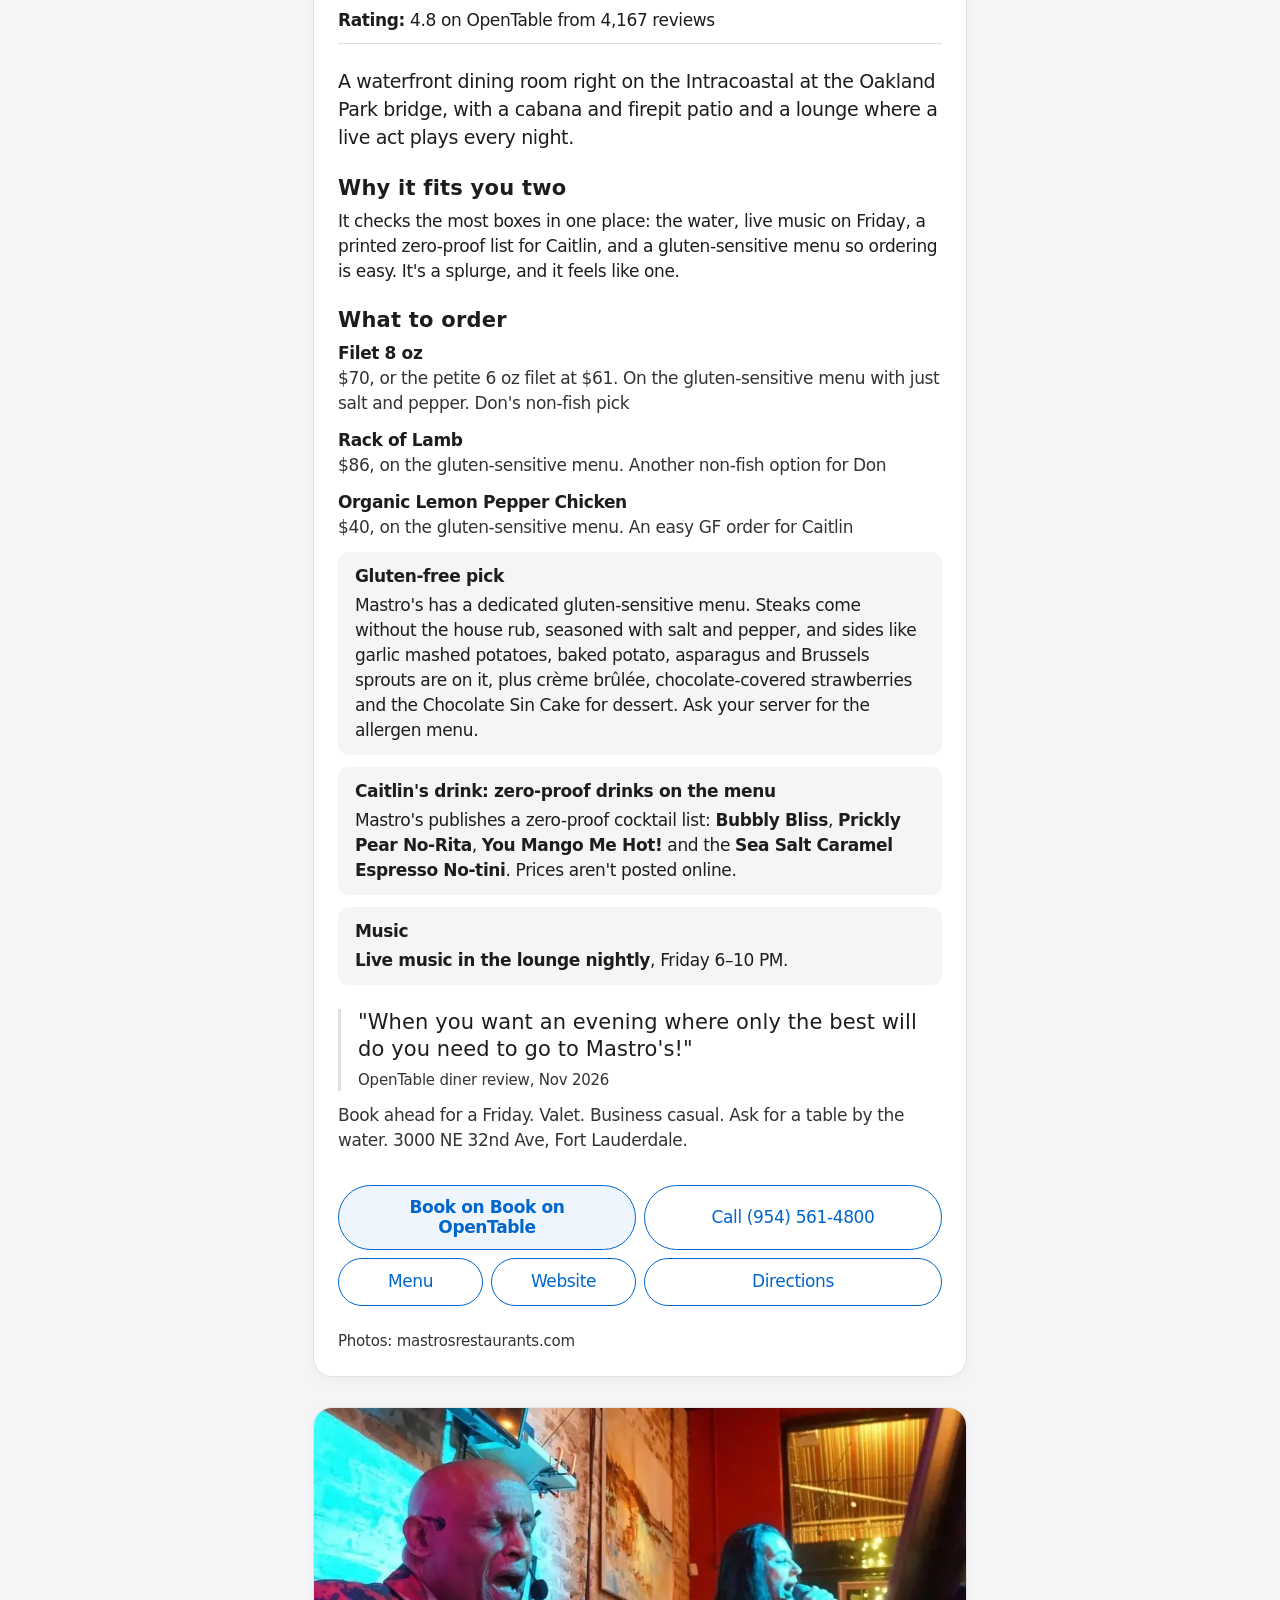
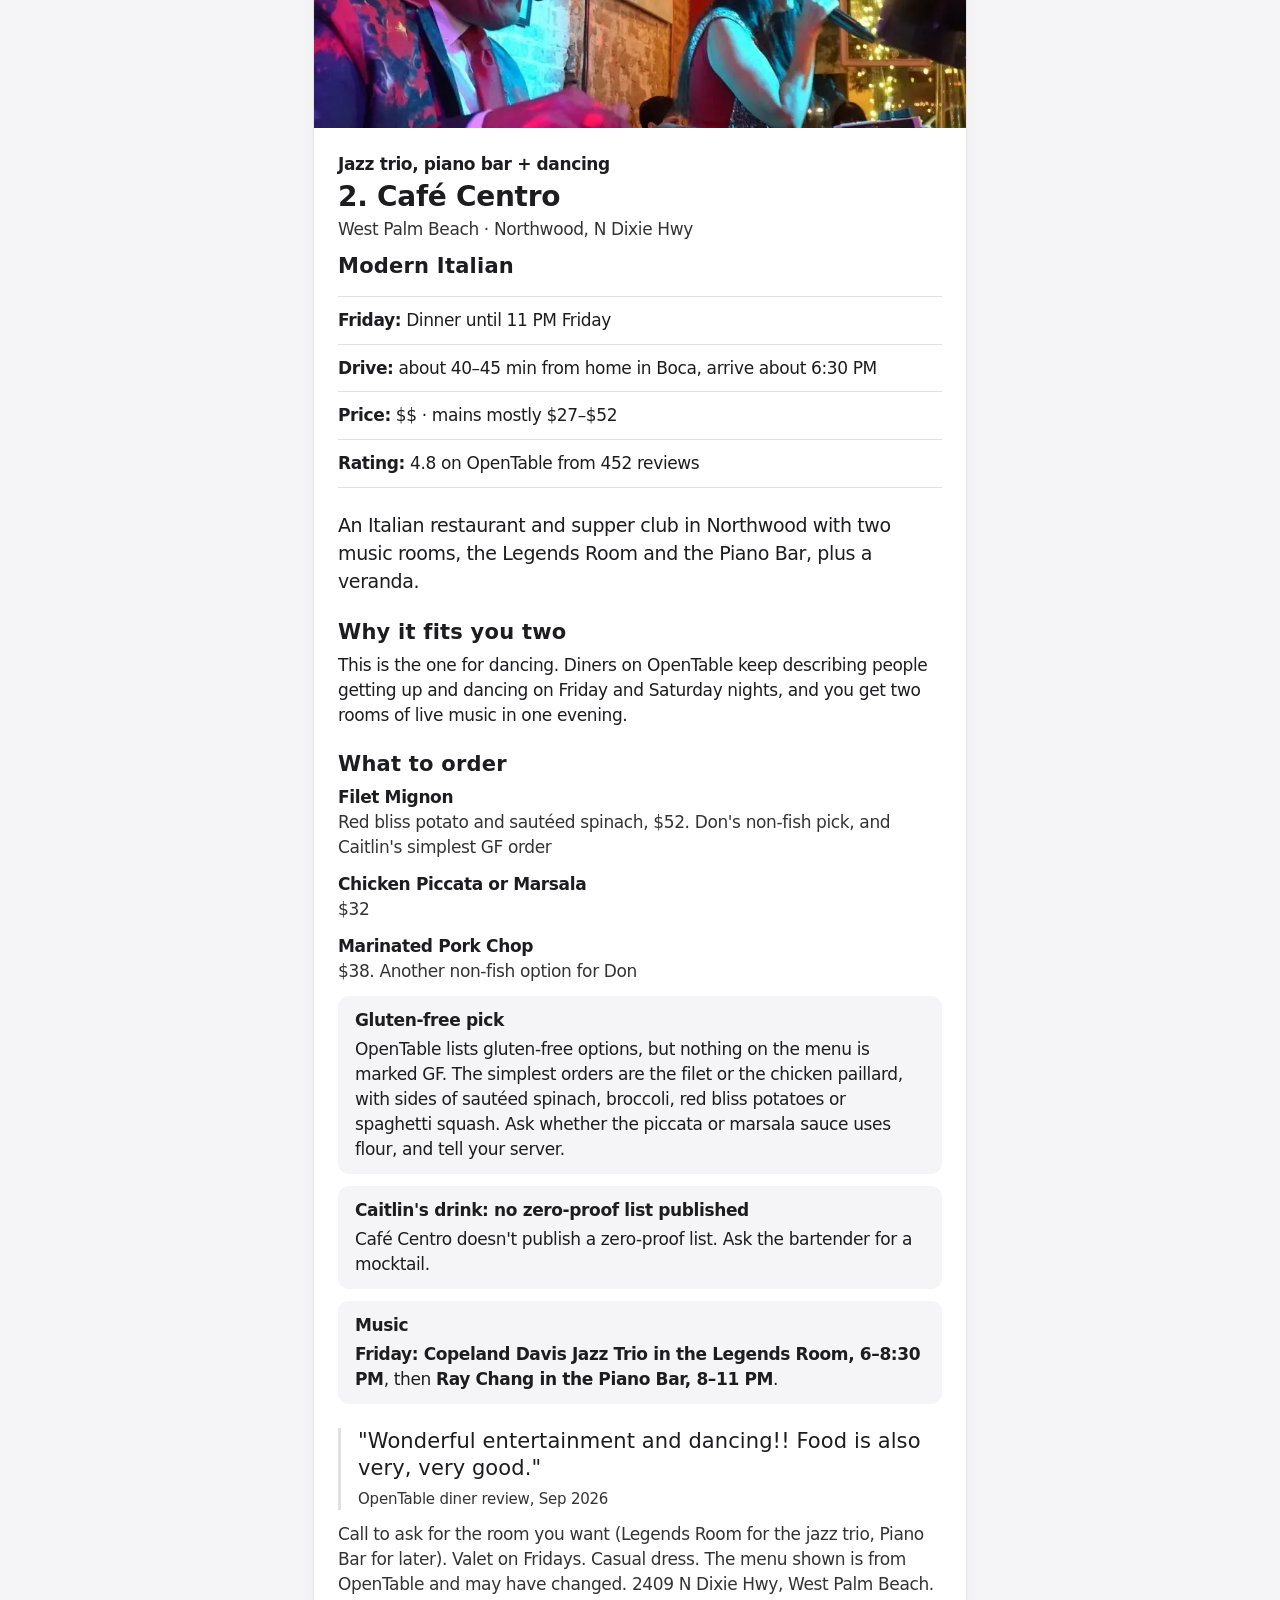
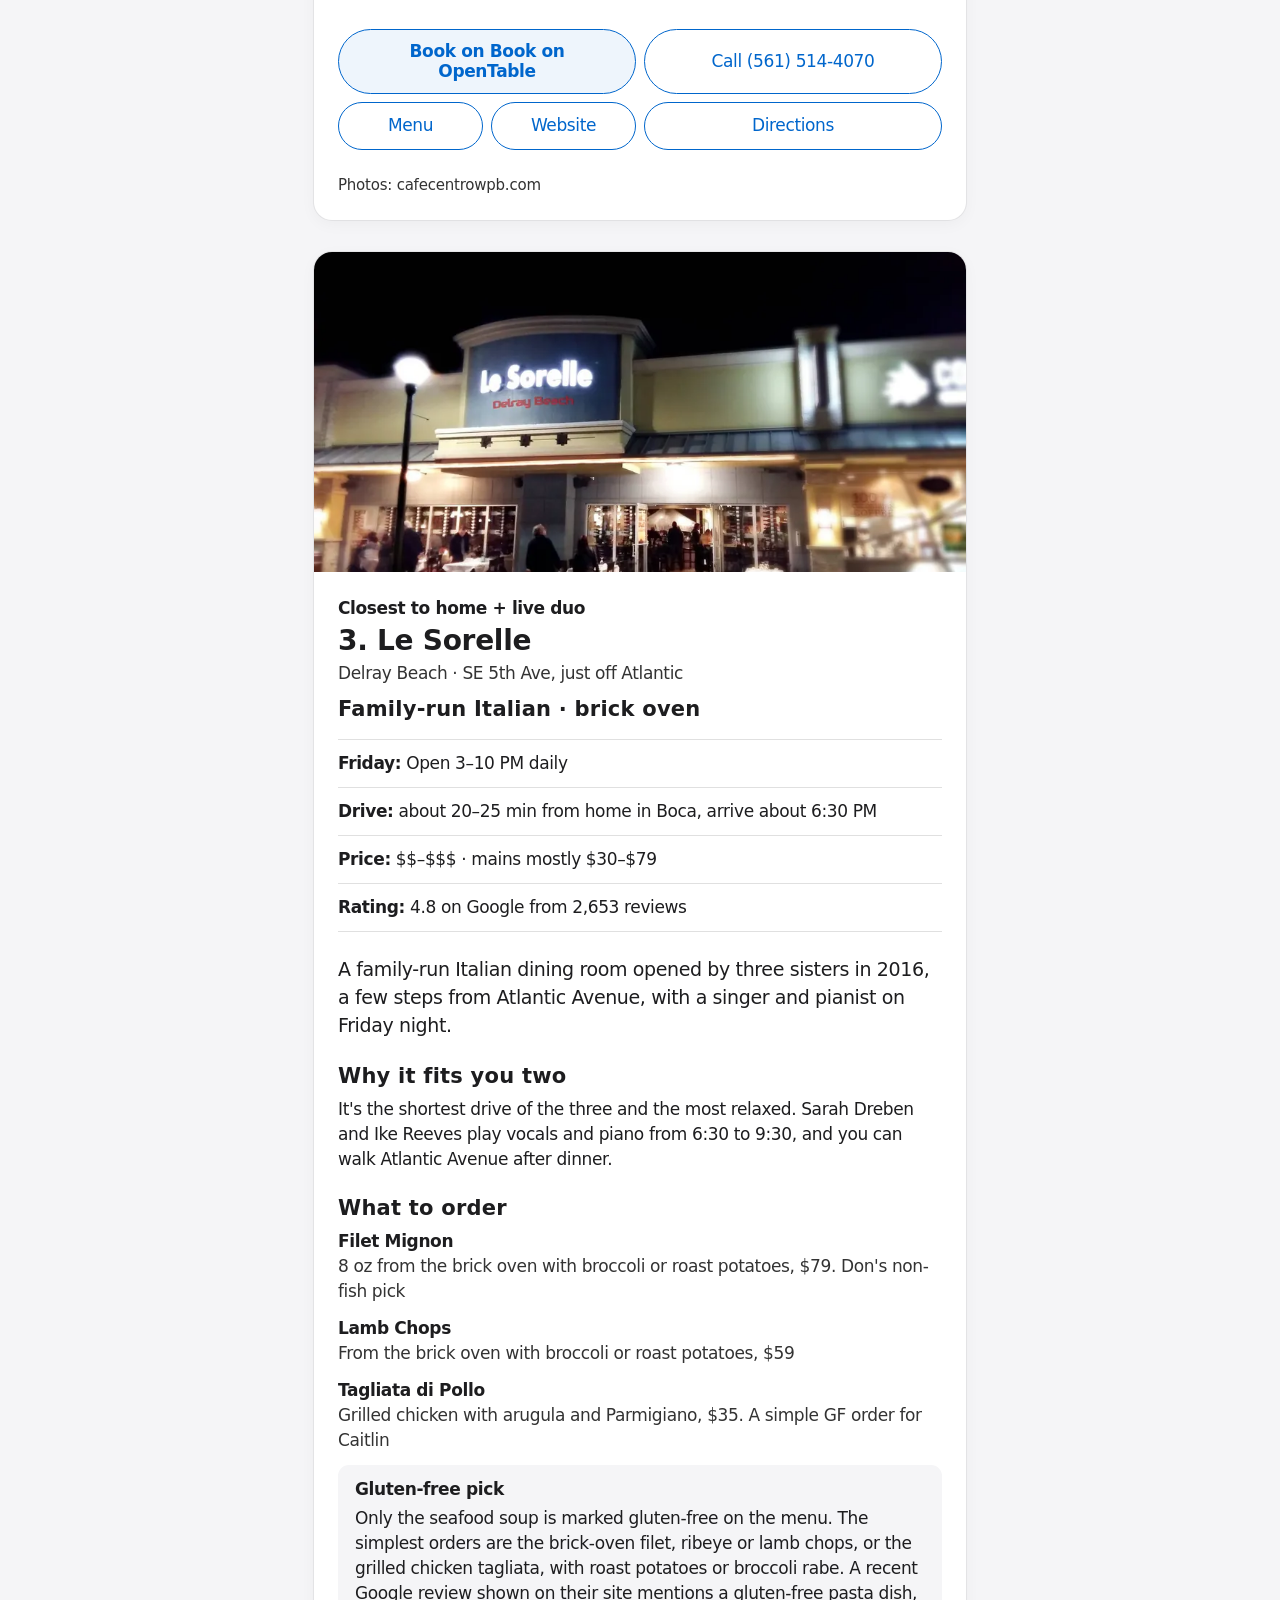
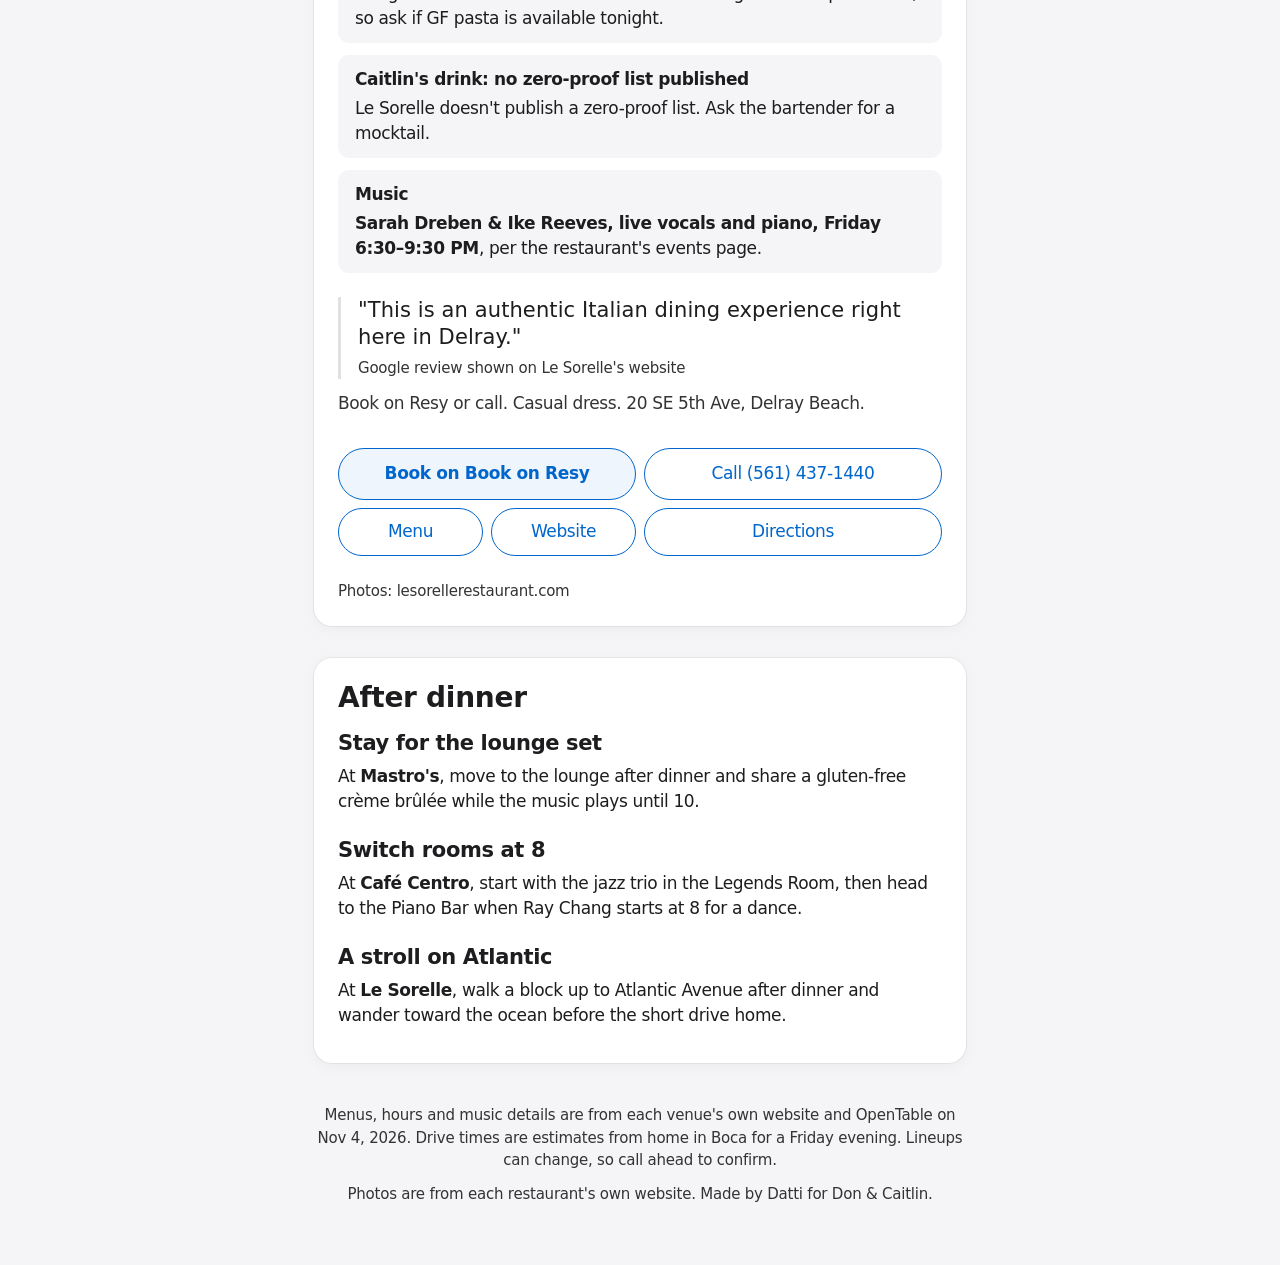
==== commit d9236053: "Edition 2026-11-06" ====
--- a/index.html
+++ b/index.html
@@ -6,19 +6,19 @@
 <meta name="robots" content="noindex, nofollow">
 <meta name="theme-color" content="#f5f5f7">
 <meta name="color-scheme" content="light">
-<title>Friday Date Night, Oct 30 · Datti</title>
-<meta name="description" content="3 dinner options for Friday, October 30, 2026. Menus, booking and tap-to-call for each.">
+<title>Friday Date Night, Nov 6 · Datti</title>
+<meta name="description" content="3 dinner options for Friday, November 6, 2026. Menus, booking and tap-to-call for each.">
 <meta property="og:type" content="website">
-<meta property="og:title" content="Friday Date Night, Oct 30">
-<meta property="og:description" content="3 dinner options for Friday, October 30, 2026. Menus, booking and tap-to-call for each.">
+<meta property="og:title" content="Friday Date Night, Nov 6">
+<meta property="og:description" content="3 dinner options for Friday, November 6, 2026. Menus, booking and tap-to-call for each.">
 <meta property="og:url" content="https://dfrench222.github.io/date-night/">
-<meta property="og:image" content="https://dfrench222.github.io/date-night/photos/og-2026-10-30.jpg">
+<meta property="og:image" content="https://dfrench222.github.io/date-night/photos/og-2026-11-06.jpg">
 <meta property="og:image:width" content="1200">
 <meta property="og:image:height" content="630">
 <meta name="twitter:card" content="summary_large_image">
-<meta name="twitter:title" content="Friday Date Night, Oct 30">
-<meta name="twitter:description" content="3 dinner options for Friday, October 30, 2026. Menus, booking and tap-to-call for each.">
-<meta name="twitter:image" content="https://dfrench222.github.io/date-night/photos/og-2026-10-30.jpg">
+<meta name="twitter:title" content="Friday Date Night, Nov 6">
+<meta name="twitter:description" content="3 dinner options for Friday, November 6, 2026. Menus, booking and tap-to-call for each.">
+<meta name="twitter:image" content="https://dfrench222.github.io/date-night/photos/og-2026-11-06.jpg">
 <link rel="icon" type="image/svg+xml" href="favicon.svg">
 <style>/* v3 — follows design/DESIGN.md (getdesign.md "apple" package), adapted:
    dark text on light only (no white-on-color), body 17px, min 15px, 44px+ targets. */
@@ -131,128 +131,128 @@
 <body>
 <header class="hero">
   <div class="wrap">
-    <div class="eyebrow">Datti · Date Night Edition No. 5</div>
+    <div class="eyebrow">Datti · Date Night Edition No. 6</div>
     <h1>Friday Date Night</h1>
-    <div class="date">Friday, October 30, 2026</div>
-    <p class="lede">Halloween weekend, minus the costumes. This week goes a little farther from home for three Friday nights with live music: an oceanfront dining room on Fort Lauderdale Beach with a piano set and a real zero-proof list, a West Palm supper spot with an R&B and soul band and room to dance, and a classic Palm Beach bistro for a dressier, quieter night. Each one has a non-fish main for Don and a gluten-free route for Caitlin.</p>
-    <ul class="keyfacts"><li><span>Sunset</span><b>6:40 PM</b></li><li><span>Live music</span><b>at 2 of 3, a third likely</b></li><li><span>Zero-proof list</span><b>published at Casablanca</b></li><li><span>Options</span><b>3, all open Friday night</b></li></ul>
-    <div class="mosaic"><a href="#casablanca" aria-label="Casablanca Cafe"><img src="photos/casab1.webp" alt="Casablanca Cafe"></a><a href="#flarehouse" aria-label="Flare House"><img src="photos/flare2.webp" alt="Flare House"></a><a href="#cafeleurope" aria-label="Café L&#x27;Europe"><img src="photos/cle1.webp" alt="Café L&#x27;Europe"></a></div>
+    <div class="date">Friday, November 6, 2026</div>
+    <p class="lede">The clocks went back, so the sun's down by 5:35, and Friday looks warm and dry. All three of this week's picks have live music on Friday night: a waterfront dining room on the Intracoastal in Fort Lauderdale with a published zero-proof list, a West Palm spot with a jazz trio, a piano bar and a dance floor, and a family-run Italian place in Delray with a vocals-and-piano duo, about 20 minutes from home. Each one has a non-fish main for Don and a gluten-free route for Caitlin.</p>
+    <ul class="keyfacts"><li><span>Sunset</span><b>about 5:35 PM</b></li><li><span>Weather</span><b>warm and dry, low 70s at night</b></li><li><span>Live music</span><b>at all 3</b></li><li><span>Zero-proof list</span><b>published at Mastro&#x27;s</b></li></ul>
+    <div class="mosaic"><a href="#mastros" aria-label="Mastro&#x27;s Ocean Club"><img src="photos/mastro4.webp" alt="Mastro&#x27;s Ocean Club"></a><a href="#centro" aria-label="Café Centro"><img src="photos/centro2.webp" alt="Café Centro"></a><a href="#lesorelle" aria-label="Le Sorelle"><img src="photos/sor1.webp" alt="Le Sorelle"></a></div>
   </div>
 </header>
-<nav class="jump" aria-label="Jump to a restaurant"><div class="jump-in"><a href="#casablanca">Casablanca Cafe</a><a href="#flarehouse">Flare House</a><a href="#cafeleurope">Café L&#x27;Europe</a><a href="#after">After dinner</a></div></nav>
+<nav class="jump" aria-label="Jump to a restaurant"><div class="jump-in"><a href="#mastros">Mastro&#x27;s Ocean Club</a><a href="#centro">Café Centro</a><a href="#lesorelle">Le Sorelle</a><a href="#after">After dinner</a></div></nav>
 <main class="wrap">
-  <section class="panel pick" aria-label="Our picks"><div class="row"><div class="kicker">Bob&#x27;s pick</div><h3>Casablanca Cafe</h3><p>A 1927 villa right on Fort Lauderdale Beach, named 2026 Best Beachfront Restaurant by Fort Lauderdale Magazine. Live piano starts at 7:30, and it&#x27;s the only spot this week with a printed zero-proof cocktail list, so Caitlin gets a real drink. Filet or half chicken for Don. It doesn&#x27;t take reservations, so join the online waitlist from the car and aim to arrive around 6:30 for the last of the light.</p><a class="go" href="#casablanca">See Casablanca Cafe</a></div><div class="row"><div class="kicker">Dancing pick</div><h3>Flare House</h3><p>The FM Band plays R&amp;B and soul at 8 PM this Friday ($6 cover) at this Northwood supper spot in West Palm. Lamb chops, ribeye or herb chicken for Don, and the music runs late if you want to stay on the floor.</p><a class="go" href="#flarehouse">See Flare House</a></div><p class="closer">Pick the one that pulls you. Nothing&#x27;s booked until you two say so.</p></section>
+  <section class="panel pick" aria-label="Our picks"><div class="row"><div class="kicker">Bob&#x27;s pick</div><h3>Mastro&#x27;s Ocean Club</h3><p>A glassy dining room right on the Intracoastal in Fort Lauderdale, with live music in the lounge on Friday from 6 to 10. It&#x27;s the only spot this week with a published gluten-sensitive menu and a named zero-proof cocktail list, so Caitlin gets a real drink and an easy order. Filet, ribeye, rack of lamb or lemon pepper chicken for Don. It&#x27;s the dressiest and priciest of the three, so book ahead and ask for a table by the water.</p><a class="go" href="#mastros">See Mastro&#x27;s Ocean Club</a></div><div class="row"><div class="kicker">Dancing pick</div><h3>Café Centro</h3><p>A supper club in Northwood, West Palm, where diners on OpenTable say people get up and dance. On Fridays a jazz trio plays the Legends Room from 6 and the piano bar picks up at 8. Filet, chicken marsala or a pork chop for Don, and it&#x27;s casual, so no dressing up needed.</p><a class="go" href="#centro">See Café Centro</a></div><p class="closer">Pick the one that pulls you. Nothing&#x27;s booked until you two say so.</p></section>
   <section class="panel" aria-labelledby="glance-h">
     <h2 class="h2" id="glance-h">At a glance</h2>
-    <div class="glance"><a href="#casablanca"><span class="num">1</span><span class="t"><b>Casablanca Cafe</b><span>Ocean views, piano, easy elegance</span></span><span class="r"><b>35–40 min</b>$$</span></a><a href="#flarehouse"><span class="num">2</span><span class="t"><b>Flare House</b><span>Lively, R&amp;B and soul, dance floor energy</span></span><span class="r"><b>45 min</b>$$</span></a><a href="#cafeleurope"><span class="num">3</span><span class="t"><b>Café L&#x27;Europe</b><span>Dressy, candlelit, quiet enough to talk</span></span><span class="r"><b>45 min</b>$$$$</span></a></div>
+    <div class="glance"><a href="#mastros"><span class="num">1</span><span class="t"><b>Mastro&#x27;s Ocean Club</b><span>Water views, a live lounge set, a big night out</span></span><span class="r"><b>35–40 min</b>$$$$</span></a><a href="#centro"><span class="num">2</span><span class="t"><b>Café Centro</b><span>Lively, musical, get-up-and-dance</span></span><span class="r"><b>40–45 min</b>$$</span></a><a href="#lesorelle"><span class="num">3</span><span class="t"><b>Le Sorelle</b><span>Warm, cozy, a little Italy close to home</span></span><span class="r"><b>20–25 min</b>$$</span></a></div>
   </section>
   <section class="panel check" aria-labelledby="check-h">
     <h2 class="h2" id="check-h">Caitlin's checklist</h2>
-    <ul><li><b>Gluten-free:</b> None of the three marks GF dishes. The simplest orders are the filet or half chicken at Casablanca, the herb chicken or ribeye with asparagus at Flare House, and the filet or Chicken Dijonnaise with sides of asparagus or spinach at Café L'Europe. Ask about sauces, tell your server, and bring your gluten-guard enzyme.</li><li><b>Zero-proof:</b> Casablanca publishes three spirit-free cocktails at $12, plus Heineken 0.0. Flare House and Café L'Europe don't post one, so ask the bartender.</li><li><b>Don:</b> filet, half chicken or short rib pappardelle at Casablanca; lamb chops, ribeye or oxtails at Flare House; filet au poivre, NY strip, short ribs or schnitzel at Café L'Europe. No fish needed anywhere.</li><li><b>Music:</b> Casablanca's piano starts at 7:30 and Flare House's band at 8. Café L'Europe doesn't post music online, so ask when booking.</li><li><b>Dress:</b> smart casual at Casablanca and Flare House. Café L'Europe is dressier: no caps, and most men wear a jacket.</li></ul>
+    <ul><li><b>Gluten-free:</b> Mastro's has a full gluten-sensitive menu: steaks seasoned with just salt and pepper, lemon pepper chicken, potatoes and vegetables, and desserts like crème brûlée. Café Centro and Le Sorelle don't mark GF dishes on their main menus, so stick to the filet or grilled chicken with potatoes and greens, and tell your server.</li><li><b>Zero-proof:</b> Mastro's publishes four zero-proof cocktails: Bubbly Bliss, Prickly Pear No-Rita, You Mango Me Hot! and a Sea Salt Caramel Espresso No-tini. Café Centro and Le Sorelle don't post one, so ask the bartender.</li><li><b>Don:</b> filet, ribeye, rack of lamb or lemon pepper chicken at Mastro's; filet, chicken marsala or pork chop at Café Centro; filet, ribeye, lamb chops or chicken parmigiana at Le Sorelle. No fish needed anywhere.</li><li><b>Music:</b> Mastro's lounge 6 to 10 PM; Café Centro's jazz trio from 6 and piano bar from 8; Le Sorelle's vocals and piano 6:30 to 9:30 PM.</li><li><b>Dress:</b> business casual at Mastro's. Casual is fine at Café Centro and Le Sorelle.</li></ul>
   </section>
-  <article class="card" id="casablanca" aria-labelledby="casablanca-h">
-  <div class="photos n2"><img src="photos/casab1.webp" alt="Casablanca Cafe, photo from casablancacafeonline.com" loading="lazy" decoding="async"><img src="photos/casab3.webp" alt="Casablanca Cafe, photo from casablancacafeonline.com" loading="lazy" decoding="async"></div>
+  <article class="card" id="mastros" aria-labelledby="mastros-h">
+  <div class="photos n2"><img src="photos/mastro4.webp" alt="Mastro&#x27;s Ocean Club, photo from mastrosrestaurants.com" loading="lazy" decoding="async"><img src="photos/mastro2.webp" alt="Mastro&#x27;s Ocean Club, photo from mastrosrestaurants.com" loading="lazy" decoding="async"></div>
   <div class="card-body">
-    <div class="badge">Oceanfront + zero-proof list</div>
-    <h2 id="casablanca-h">1. Casablanca Cafe</h2>
-    <p class="area">Fort Lauderdale Beach · Alhambra St at A1A</p>
-    <p class="cuisine">Mediterranean-American · in a 1927 villa</p>
+    <div class="badge">Waterfront + zero-proof list</div>
+    <h2 id="mastros-h">1. Mastro&#x27;s Ocean Club</h2>
+    <p class="area">Fort Lauderdale · on the Intracoastal at Oakland Park Blvd</p>
+    <p class="cuisine">Steakhouse and seafood</p>
     <ul class="facts">
-      <li><b>Friday:</b> Open until 11 PM Friday</li>
-      <li><b>Drive:</b> about 35–40 min from home in Boca, arrive about 6:30 PM</li>
-      <li><b>Price:</b> $$–$$$ · mains mostly $29–$49</li>
-      <li><b>Rating:</b> Fort Lauderdale Magazine&#x27;s 2026 Best Beachfront Restaurant</li>
+      <li><b>Friday:</b> Open 4–10 PM Friday</li>
+      <li><b>Drive:</b> about 35–40 min from home in Boca, arrive about 6:00 PM</li>
+      <li><b>Price:</b> $$$$ · gluten-sensitive steaks $61–$91</li>
+      <li><b>Rating:</b> 4.8 on OpenTable from 4,167 reviews</li>
     </ul>
-    <p class="vibe">A Mediterranean-style villa from 1927 sitting right across from the ocean, with an upstairs dining room, a balcony and a piano bar downstairs.</p>
+    <p class="vibe">A waterfront dining room right on the Intracoastal at the Oakland Park bridge, with a cabana and firepit patio and a lounge where a live act plays every night.</p>
     <h3 class="lbl">Why it fits you two</h3>
-    <p>It covers the most of what you two like in one place: an ocean view, live piano on Friday, a real zero-proof cocktail list for Caitlin, and plenty of non-fish mains for Don. It&#x27;s the most relaxed of the three and still feels like a night out.</p>
+    <p>It checks the most boxes in one place: the water, live music on Friday, a printed zero-proof list for Caitlin, and a gluten-sensitive menu so ordering is easy. It&#x27;s a splurge, and it feels like one.</p>
     <h3 class="lbl">What to order</h3>
-    <div class="dish"><b>Filet Mignon</b><span>8 oz with blue cheese gratin, creamed spinach and red wine sauce, $49. Don&#x27;s non-fish pick, or Caitlin&#x27;s with the sauce on the side</span></div><div class="dish"><b>Roasted Half Chicken</b><span>Moroccan mezze rice bowl with chickpeas, baba ghanoush and tzatziki, $29</span></div><div class="dish"><b>Short Rib Pappardelle</b><span>Braised short rib over pappardelle, $32. Another non-fish option for Don</span></div>
-    <div class="note"><div class="nt">Gluten-free pick</div>Nothing on the menu is marked gluten-free. The simplest orders are the filet or half chicken (ask about the sauces and the gratin), the Greek salad without pita, and sides of confetti rice or garlic spinach. Tell your server.</div>
-    <div class="note"><div class="nt">Caitlin's drink: zero-proof drinks on the menu</div>Published zero-proof list, $12 each: <b>Alhambra Spritz</b> (rum alternative, strawberry, blueberry, citrus, ginger beer, mint), <b>Sebastian Sunrise</b> (gin alternative, hibiscus, lemon, elderflower) and <b>Casa Smash</b> (tequila alternative, blueberry, raspberry, citrus, agave, San Pellegrino). Heineken 0.0 too.</div>
-    <div class="note"><div class="nt">Music</div><b>Live piano Fridays from 7:30 PM</b> (The Beth and John Show), per the restaurant's live music page.</div>
-    <blockquote class="quote">&quot;2026 Best Beachfront Restaurant&quot;<small>Fort Lauderdale Magazine, as shown on Casablanca&#x27;s website</small></blockquote>
-    <p class="heads">No reservations. Join the online waitlist on the way so your wait is shorter. Valet from 4 PM on Fridays. Smart casual. 3049 Alhambra St, Fort Lauderdale.</p>
+    <div class="dish"><b>Filet 8 oz</b><span>$70, or the petite 6 oz filet at $61. On the gluten-sensitive menu with just salt and pepper. Don&#x27;s non-fish pick</span></div><div class="dish"><b>Rack of Lamb</b><span>$86, on the gluten-sensitive menu. Another non-fish option for Don</span></div><div class="dish"><b>Organic Lemon Pepper Chicken</b><span>$40, on the gluten-sensitive menu. An easy GF order for Caitlin</span></div>
+    <div class="note"><div class="nt">Gluten-free pick</div>Mastro&#x27;s has a dedicated gluten-sensitive menu. Steaks come without the house rub, seasoned with salt and pepper, and sides like garlic mashed potatoes, baked potato, asparagus and Brussels sprouts are on it, plus crème brûlée, chocolate-covered strawberries and the Chocolate Sin Cake for dessert. Ask your server for the allergen menu.</div>
+    <div class="note"><div class="nt">Caitlin's drink: zero-proof drinks on the menu</div>Mastro's publishes a zero-proof cocktail list: <b>Bubbly Bliss</b>, <b>Prickly Pear No-Rita</b>, <b>You Mango Me Hot!</b> and the <b>Sea Salt Caramel Espresso No-tini</b>. Prices aren't posted online.</div>
+    <div class="note"><div class="nt">Music</div><b>Live music in the lounge nightly</b>, Friday 6–10 PM.</div>
+    <blockquote class="quote">&quot;When you want an evening where only the best will do you need to go to Mastro&#x27;s!&quot;<small>OpenTable diner review, Nov 2026</small></blockquote>
+    <p class="heads">Book ahead for a Friday. Valet. Business casual. Ask for a table by the water. 3000 NE 32nd Ave, Fort Lauderdale.</p>
   </div>
   <div class="actions">
-    <a class="btn primary" href="https://www.waitlist.me/w/12760221054" target="_blank" rel="noopener">Book on Join waitlist</a>
-    <a class="btn full" href="tel:+19547643500">Call (954) 764-3500</a>
-    <a class="btn" href="https://casablancacafeonline.com/dinner-menu/" target="_blank" rel="noopener">Menu</a><a class="btn" href="https://casablancacafeonline.com/" target="_blank" rel="noopener">Website</a>
-    <a class="btn full" href="https://www.google.com/maps/search/?api=1&amp;query=Casablanca+Cafe+3049+Alhambra+St+Fort+Lauderdale+FL" target="_blank" rel="noopener">Directions</a>
-  </div>
-  <p class="credit">Photos: casablancacafeonline.com</p>
+    <a class="btn primary" href="https://www.opentable.com/r/mastros-ocean-club-fort-lauderdale" target="_blank" rel="noopener">Book on Book on OpenTable</a>
+    <a class="btn full" href="tel:+19545614800">Call (954) 561-4800</a>
+    <a class="btn" href="https://www.mastrosrestaurants.com/menu/gluten-sensitive-maos/" target="_blank" rel="noopener">Menu</a><a class="btn" href="https://www.mastrosrestaurants.com/location/mastros-ocean-club-fort-lauderdale/" target="_blank" rel="noopener">Website</a>
+    <a class="btn full" href="https://www.google.com/maps/search/?api=1&amp;query=Mastro%27s+Ocean+Club+3000+NE+32nd+Ave+Fort+Lauderdale+FL" target="_blank" rel="noopener">Directions</a>
+  </div>
+  <p class="credit">Photos: mastrosrestaurants.com</p>
 </article>
-<article class="card" id="flarehouse" aria-labelledby="flarehouse-h">
-  <div class="photos n2"><img src="photos/flare2.webp" alt="Flare House, photo from flarehousepb.com" loading="lazy" decoding="async"><img src="photos/flare3.webp" alt="Flare House, photo from flarehousepb.com" loading="lazy" decoding="async"></div>
+<article class="card" id="centro" aria-labelledby="centro-h">
+  <div class="photos n1"><img src="photos/centro2.webp" alt="Café Centro, photo from cafecentrowpb.com" loading="lazy" decoding="async"></div>
   <div class="card-body">
-    <div class="badge">Live band + dancing</div>
-    <h2 id="flarehouse-h">2. Flare House</h2>
-    <p class="area">West Palm Beach · Northwood Village</p>
-    <p class="cuisine">American fusion supper club</p>
+    <div class="badge">Jazz trio, piano bar + dancing</div>
+    <h2 id="centro-h">2. Café Centro</h2>
+    <p class="area">West Palm Beach · Northwood, N Dixie Hwy</p>
+    <p class="cuisine">Modern Italian</p>
     <ul class="facts">
-      <li><b>Friday:</b> 4:00 PM–1:00 AM Friday</li>
-      <li><b>Drive:</b> about 45 min from home in Boca, arrive about 7:00 PM</li>
-      <li><b>Price:</b> $$–$$$ · mains mostly $25–$45</li>
-      <li><b>Rating:</b> Mixed-to-good guest reviews</li>
+      <li><b>Friday:</b> Dinner until 11 PM Friday</li>
+      <li><b>Drive:</b> about 40–45 min from home in Boca, arrive about 6:30 PM</li>
+      <li><b>Price:</b> $$ · mains mostly $27–$52</li>
+      <li><b>Rating:</b> 4.8 on OpenTable from 452 reviews</li>
     </ul>
-    <p class="vibe">A low-lit Northwood dining room with purple lighting, a stage and live music every Friday night.</p>
+    <p class="vibe">An Italian restaurant and supper club in Northwood with two music rooms, the Legends Room and the Piano Bar, plus a veranda.</p>
     <h3 class="lbl">Why it fits you two</h3>
-    <p>This is the dancing night. The FM Band plays R&amp;B and soul at 8 PM on Oct 30, with a $6 cover, and Friday music runs until 1 AM. Have dinner first, then stay for the set.</p>
+    <p>This is the one for dancing. Diners on OpenTable keep describing people getting up and dancing on Friday and Saturday nights, and you get two rooms of live music in one evening.</p>
     <h3 class="lbl">What to order</h3>
-    <div class="dish"><b>Lollipop Lamb</b><span>Five chops with chimichurri and two sides, $45. Don&#x27;s non-fish pick</span></div><div class="dish"><b>Flame-Grilled Herb Chicken</b><span>With asparagus and yellow rice, $25. Caitlin&#x27;s simplest GF-friendly order</span></div><div class="dish"><b>10 oz Boneless Ribeye</b><span>$39. Another easy non-fish main</span></div>
-    <div class="note"><div class="nt">Gluten-free pick</div>Nothing is marked gluten-free. The simplest order is the herb chicken or ribeye with asparagus or yellow rice. Ask how the meat is seasoned and tell your server.</div>
-    <div class="note"><div class="nt">Caitlin's drink: no zero-proof list published</div>The drinks menu isn't published online, so there's no zero-proof list to point to. It has a full bar, so ask for a mocktail.</div>
-    <div class="note"><div class="nt">Music</div><b>The FM Band (R&B and soul) at 8:00 PM on Fri Oct 30, $6 cover</b>, per Flare House's entertainment page. Live Music Fridays run 4 PM to 1 AM.</div>
-    <blockquote class="quote">&quot;The overall atmosphere, music, and staff truly made it a worthwhile experience.&quot;<small>Guest review on Restaurantji. Some other reviews mention slow service on busy nights</small></blockquote>
-    <p class="heads">Reserve through its website. Expect a busy room once the band starts, so arrive by 7 to eat before the set. Smart casual. 407 Northwood Rd, West Palm Beach.</p>
+    <div class="dish"><b>Filet Mignon</b><span>Red bliss potato and sautéed spinach, $52. Don&#x27;s non-fish pick, and Caitlin&#x27;s simplest GF order</span></div><div class="dish"><b>Chicken Piccata or Marsala</b><span>$32</span></div><div class="dish"><b>Marinated Pork Chop</b><span>$38. Another non-fish option for Don</span></div>
+    <div class="note"><div class="nt">Gluten-free pick</div>OpenTable lists gluten-free options, but nothing on the menu is marked GF. The simplest orders are the filet or the chicken paillard, with sides of sautéed spinach, broccoli, red bliss potatoes or spaghetti squash. Ask whether the piccata or marsala sauce uses flour, and tell your server.</div>
+    <div class="note"><div class="nt">Caitlin's drink: no zero-proof list published</div>Café Centro doesn't publish a zero-proof list. Ask the bartender for a mocktail.</div>
+    <div class="note"><div class="nt">Music</div><b>Friday: Copeland Davis Jazz Trio in the Legends Room, 6–8:30 PM</b>, then <b>Ray Chang in the Piano Bar, 8–11 PM</b>.</div>
+    <blockquote class="quote">&quot;Wonderful entertainment and dancing!! Food is also very, very good.&quot;<small>OpenTable diner review, Sep 2026</small></blockquote>
+    <p class="heads">Call to ask for the room you want (Legends Room for the jazz trio, Piano Bar for later). Valet on Fridays. Casual dress. The menu shown is from OpenTable and may have changed. 2409 N Dixie Hwy, West Palm Beach.</p>
   </div>
   <div class="actions">
-    <a class="btn primary" href="https://flarehousepb.com/reservations" target="_blank" rel="noopener">Book on Reserve</a>
-    <a class="btn full" href="tel:+15618151153">Call (561) 815-1153</a>
-    <a class="btn" href="https://flarehousepb.com/menu" target="_blank" rel="noopener">Menu</a><a class="btn" href="https://flarehousepb.com/" target="_blank" rel="noopener">Website</a>
-    <a class="btn full" href="https://www.google.com/maps/search/?api=1&amp;query=Flare+House+407+Northwood+Rd+West+Palm+Beach+FL" target="_blank" rel="noopener">Directions</a>
-  </div>
-  <p class="credit">Photos: flarehousepb.com</p>
+    <a class="btn primary" href="https://www.opentable.com/r/cafe-centro-wpb-west-palm-beach" target="_blank" rel="noopener">Book on Book on OpenTable</a>
+    <a class="btn full" href="tel:+15615144070">Call (561) 514-4070</a>
+    <a class="btn" href="https://cafecentrowpb.com/menu/" target="_blank" rel="noopener">Menu</a><a class="btn" href="https://cafecentrowpb.com/" target="_blank" rel="noopener">Website</a>
+    <a class="btn full" href="https://www.google.com/maps/search/?api=1&amp;query=Cafe+Centro+2409+N+Dixie+Hwy+West+Palm+Beach+FL" target="_blank" rel="noopener">Directions</a>
+  </div>
+  <p class="credit">Photos: cafecentrowpb.com</p>
 </article>
-<article class="card" id="cafeleurope" aria-labelledby="cafeleurope-h">
-  <div class="photos n2"><img src="photos/cle1.webp" alt="Café L&#x27;Europe, photo from cafeleurope.com" loading="lazy" decoding="async"><img src="photos/cle3.webp" alt="Café L&#x27;Europe, photo from cafeleurope.com" loading="lazy" decoding="async"></div>
+<article class="card" id="lesorelle" aria-labelledby="lesorelle-h">
+  <div class="photos n1"><img src="photos/sor1.webp" alt="Le Sorelle, photo from lesorellerestaurant.com" loading="lazy" decoding="async"></div>
   <div class="card-body">
-    <div class="badge">Classic Palm Beach glamour</div>
-    <h2 id="cafeleurope-h">3. Café L&#x27;Europe</h2>
-    <p class="area">Palm Beach · South County Rd</p>
-    <p class="cuisine">French-inspired bistro and grand bar · family-run since 1980</p>
+    <div class="badge">Closest to home + live duo</div>
+    <h2 id="lesorelle-h">3. Le Sorelle</h2>
+    <p class="area">Delray Beach · SE 5th Ave, just off Atlantic</p>
+    <p class="cuisine">Family-run Italian · brick oven</p>
     <ul class="facts">
-      <li><b>Friday:</b> Dinner from 5 PM</li>
-      <li><b>Drive:</b> about 45 min from home in Boca, arrive about 6:45 PM</li>
-      <li><b>Price:</b> $$$$ · mains mostly $53–$79</li>
-      <li><b>Rating:</b> A Palm Beach institution since 1980</li>
+      <li><b>Friday:</b> Open 3–10 PM daily</li>
+      <li><b>Drive:</b> about 20–25 min from home in Boca, arrive about 6:30 PM</li>
+      <li><b>Price:</b> $$–$$$ · mains mostly $30–$79</li>
+      <li><b>Rating:</b> 4.8 on Google from 2,653 reviews</li>
     </ul>
-    <p class="vibe">Navy awnings, white-tablecloth dining rooms with a grand piano, a big bar and candlelit outdoor tables on County Road.</p>
+    <p class="vibe">A family-run Italian dining room opened by three sisters in 2016, a few steps from Atlantic Avenue, with a singer and pianist on Friday night.</p>
     <h3 class="lbl">Why it fits you two</h3>
-    <p>The dressy, grown-up choice. The Marcello family has run it since 1980, the room is made for a long conversation, and the menu has plenty of steak and chicken for Don. It&#x27;s the priciest of the three.</p>
+    <p>It&#x27;s the shortest drive of the three and the most relaxed. Sarah Dreben and Ike Reeves play vocals and piano from 6:30 to 9:30, and you can walk Atlantic Avenue after dinner.</p>
     <h3 class="lbl">What to order</h3>
-    <div class="dish"><b>Filet Mignon au Poivre</b><span>8 oz USDA filet with potato gratin and spinach, $79. Don&#x27;s non-fish pick</span></div><div class="dish"><b>Chicken Dijonnaise</b><span>Pan-roasted Bell &amp; Evans chicken, mashed potato, green beans, $61</span></div><div class="dish"><b>Braised Short Ribs</b><span>With mashed potatoes and cabernet wine sauce, $64</span></div>
-    <div class="note"><div class="nt">Gluten-free pick</div>The menu doesn&#x27;t mark gluten-free dishes. The simplest order is the filet or NY strip with a side of grilled asparagus or sautéed spinach, sauce on the side. Ask when you book and tell your server.</div>
-    <div class="note"><div class="nt">Caitlin's drink: no zero-proof list published</div>No zero-proof or mocktail list is published. It has a grand bar, so ask the bartender to make something spirit-free.</div>
-    <div class="note"><div class="nt">Music</div>Its website doesn't post live music, though there's a grand piano in the dining room and a third-party listing mentions a pianist. Ask when booking whether someone is playing Friday. (Its Halloween party with a DJ is Saturday, Oct 31.)</div>
-    <blockquote class="quote">&quot;French bistro, grand bar, outdoor dining, private dining room&quot;<small>Café L&#x27;Europe&#x27;s own website</small></blockquote>
-    <p class="heads">Reservations on Resy. Complimentary valet. Dress up a little: no caps, and most men wear a jacket. 331 S County Rd, Palm Beach.</p>
+    <div class="dish"><b>Filet Mignon</b><span>8 oz from the brick oven with broccoli or roast potatoes, $79. Don&#x27;s non-fish pick</span></div><div class="dish"><b>Lamb Chops</b><span>From the brick oven with broccoli or roast potatoes, $59</span></div><div class="dish"><b>Tagliata di Pollo</b><span>Grilled chicken with arugula and Parmigiano, $35. A simple GF order for Caitlin</span></div>
+    <div class="note"><div class="nt">Gluten-free pick</div>Only the seafood soup is marked gluten-free on the menu. The simplest orders are the brick-oven filet, ribeye or lamb chops, or the grilled chicken tagliata, with roast potatoes or broccoli rabe. A recent Google review shown on their site mentions a gluten-free pasta dish, so ask if GF pasta is available tonight.</div>
+    <div class="note"><div class="nt">Caitlin's drink: no zero-proof list published</div>Le Sorelle doesn't publish a zero-proof list. Ask the bartender for a mocktail.</div>
+    <div class="note"><div class="nt">Music</div><b>Sarah Dreben & Ike Reeves, live vocals and piano, Friday 6:30–9:30 PM</b>, per the restaurant's events page.</div>
+    <blockquote class="quote">&quot;This is an authentic Italian dining experience right here in Delray.&quot;<small>Google review shown on Le Sorelle&#x27;s website</small></blockquote>
+    <p class="heads">Book on Resy or call. Casual dress. 20 SE 5th Ave, Delray Beach.</p>
   </div>
   <div class="actions">
-    <a class="btn primary" href="https://resy.com/cities/palm-beach-fl/venues/cafe-l-europe" target="_blank" rel="noopener">Book on Resy</a>
-    <a class="btn full" href="tel:+15616554020">Call (561) 655-4020</a>
-    <a class="btn" href="https://www.cafeleurope.com/menu" target="_blank" rel="noopener">Menu</a><a class="btn" href="https://www.cafeleurope.com/" target="_blank" rel="noopener">Website</a>
-    <a class="btn full" href="https://www.google.com/maps/search/?api=1&amp;query=Cafe+L%27Europe+331+S+County+Rd+Palm+Beach+FL" target="_blank" rel="noopener">Directions</a>
-  </div>
-  <p class="credit">Photos: cafeleurope.com</p>
+    <a class="btn primary" href="https://resy.com/cities/delray-beach-fl/venues/le-sorelle-delray" target="_blank" rel="noopener">Book on Book on Resy</a>
+    <a class="btn full" href="tel:+15614371440">Call (561) 437-1440</a>
+    <a class="btn" href="https://www.lesorellerestaurant.com/menu-delray-beach" target="_blank" rel="noopener">Menu</a><a class="btn" href="https://www.lesorellerestaurant.com/" target="_blank" rel="noopener">Website</a>
+    <a class="btn full" href="https://www.google.com/maps/search/?api=1&amp;query=Le+Sorelle+20+SE+5th+Ave+Delray+Beach+FL" target="_blank" rel="noopener">Directions</a>
+  </div>
+  <p class="credit">Photos: lesorellerestaurant.com</p>
 </article>
 
   <section class="panel" id="after" aria-labelledby="after-h">
     <h2 class="h2" id="after-h">After dinner</h2>
-    <h3>A walk on the sand</h3><p>At <b>Casablanca</b>, cross A1A after dinner and take a slow walk on Fort Lauderdale Beach before the drive home.</p><h3>Stay for the second set</h3><p>At <b>Flare House</b>, the band starts at 8 and live music runs until 1 AM, so there's time for one more dance.</p><h3>A Palm Beach stroll</h3><p>At <b>Café L'Europe</b>, take a short walk along South County Road and Worth Avenue's lit storefronts after dessert.</p>
+    <h3>Stay for the lounge set</h3><p>At <b>Mastro's</b>, move to the lounge after dinner and share a gluten-free crème brûlée while the music plays until 10.</p><h3>Switch rooms at 8</h3><p>At <b>Café Centro</b>, start with the jazz trio in the Legends Room, then head to the Piano Bar when Ray Chang starts at 8 for a dance.</p><h3>A stroll on Atlantic</h3><p>At <b>Le Sorelle</b>, walk a block up to Atlantic Avenue after dinner and wander toward the ocean before the short drive home.</p>
   </section>
   <footer class="foot">
-    <p>Menus, hours and music details are from each venue&#x27;s own website on Oct 28, 2026, except where a note says otherwise. Drive times are estimates from home in Boca for a Friday evening. Lineups can change, so call ahead to confirm.</p>
+    <p>Menus, hours and music details are from each venue&#x27;s own website and OpenTable on Nov 4, 2026. Drive times are estimates from home in Boca for a Friday evening. Lineups can change, so call ahead to confirm.</p>
     <p>Photos are from each restaurant's own website. Made by Datti for Don &amp; Caitlin.</p>
   </footer>
 </main>
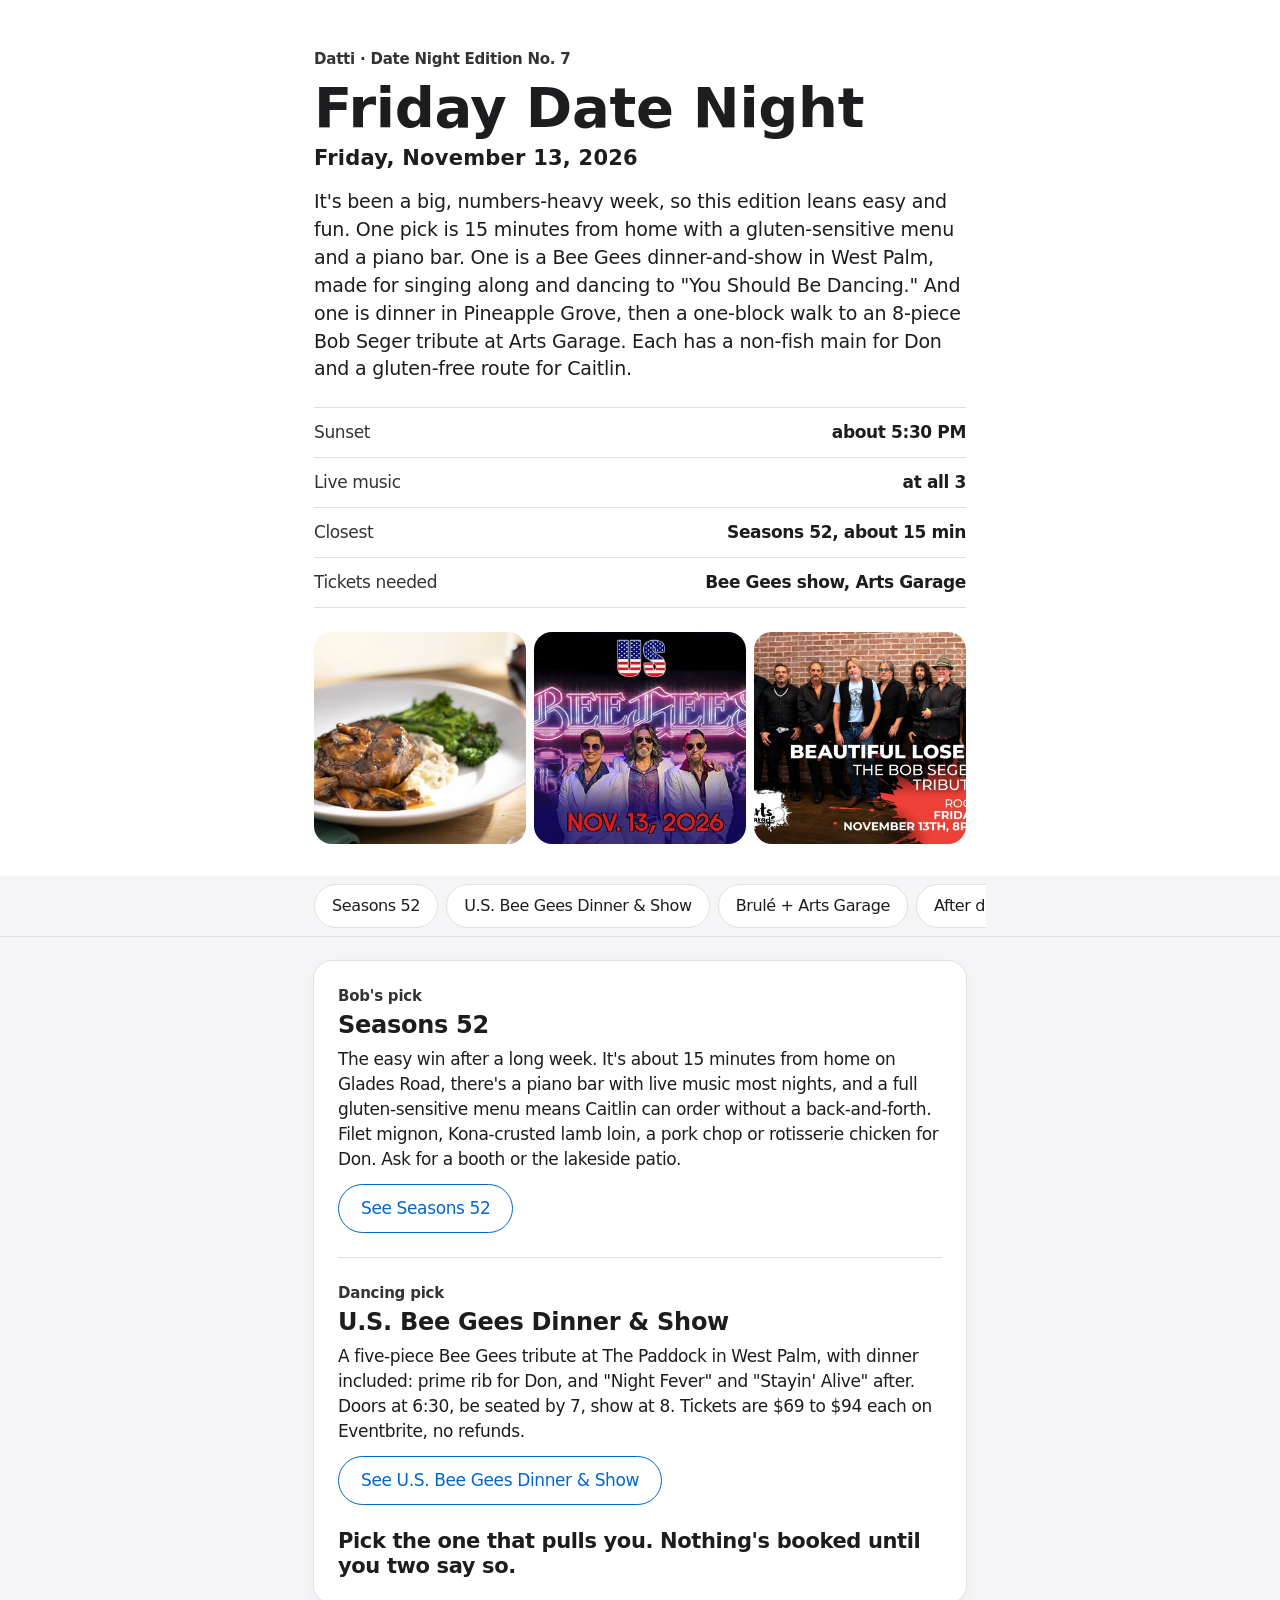
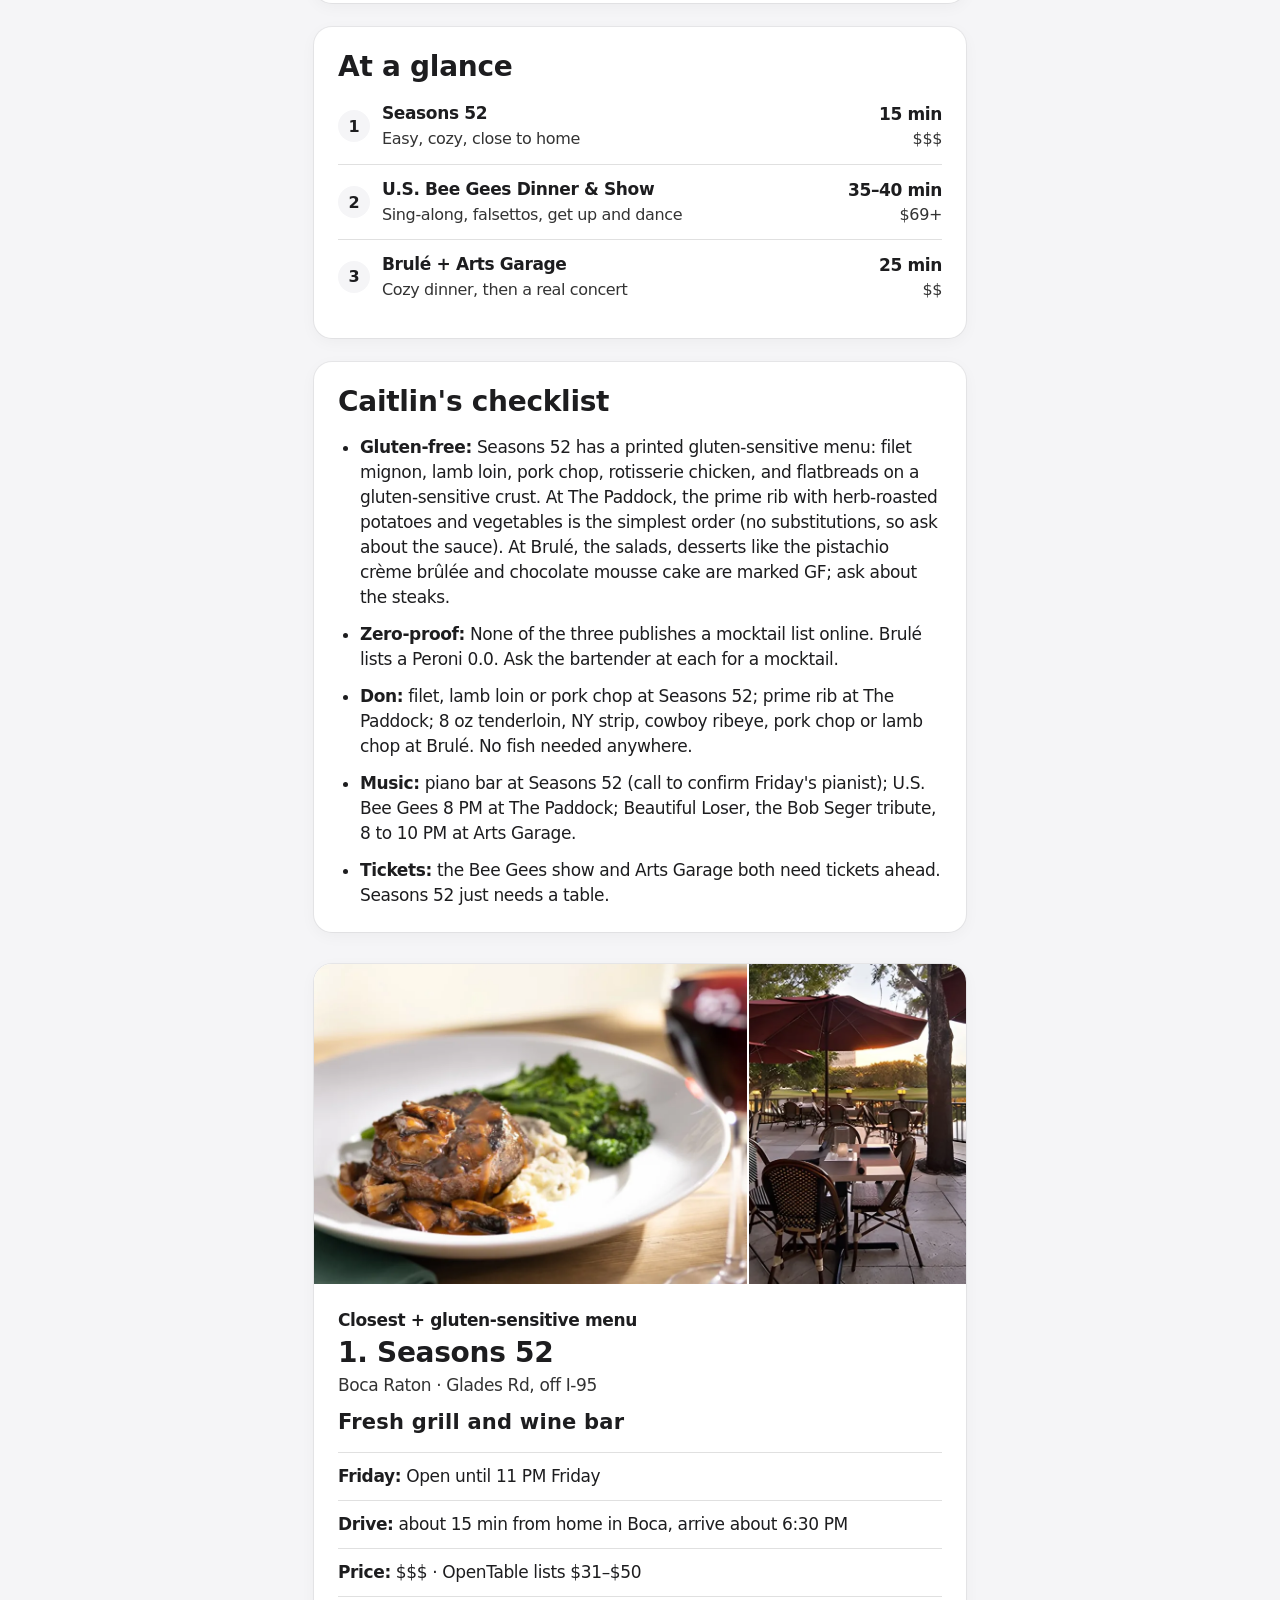
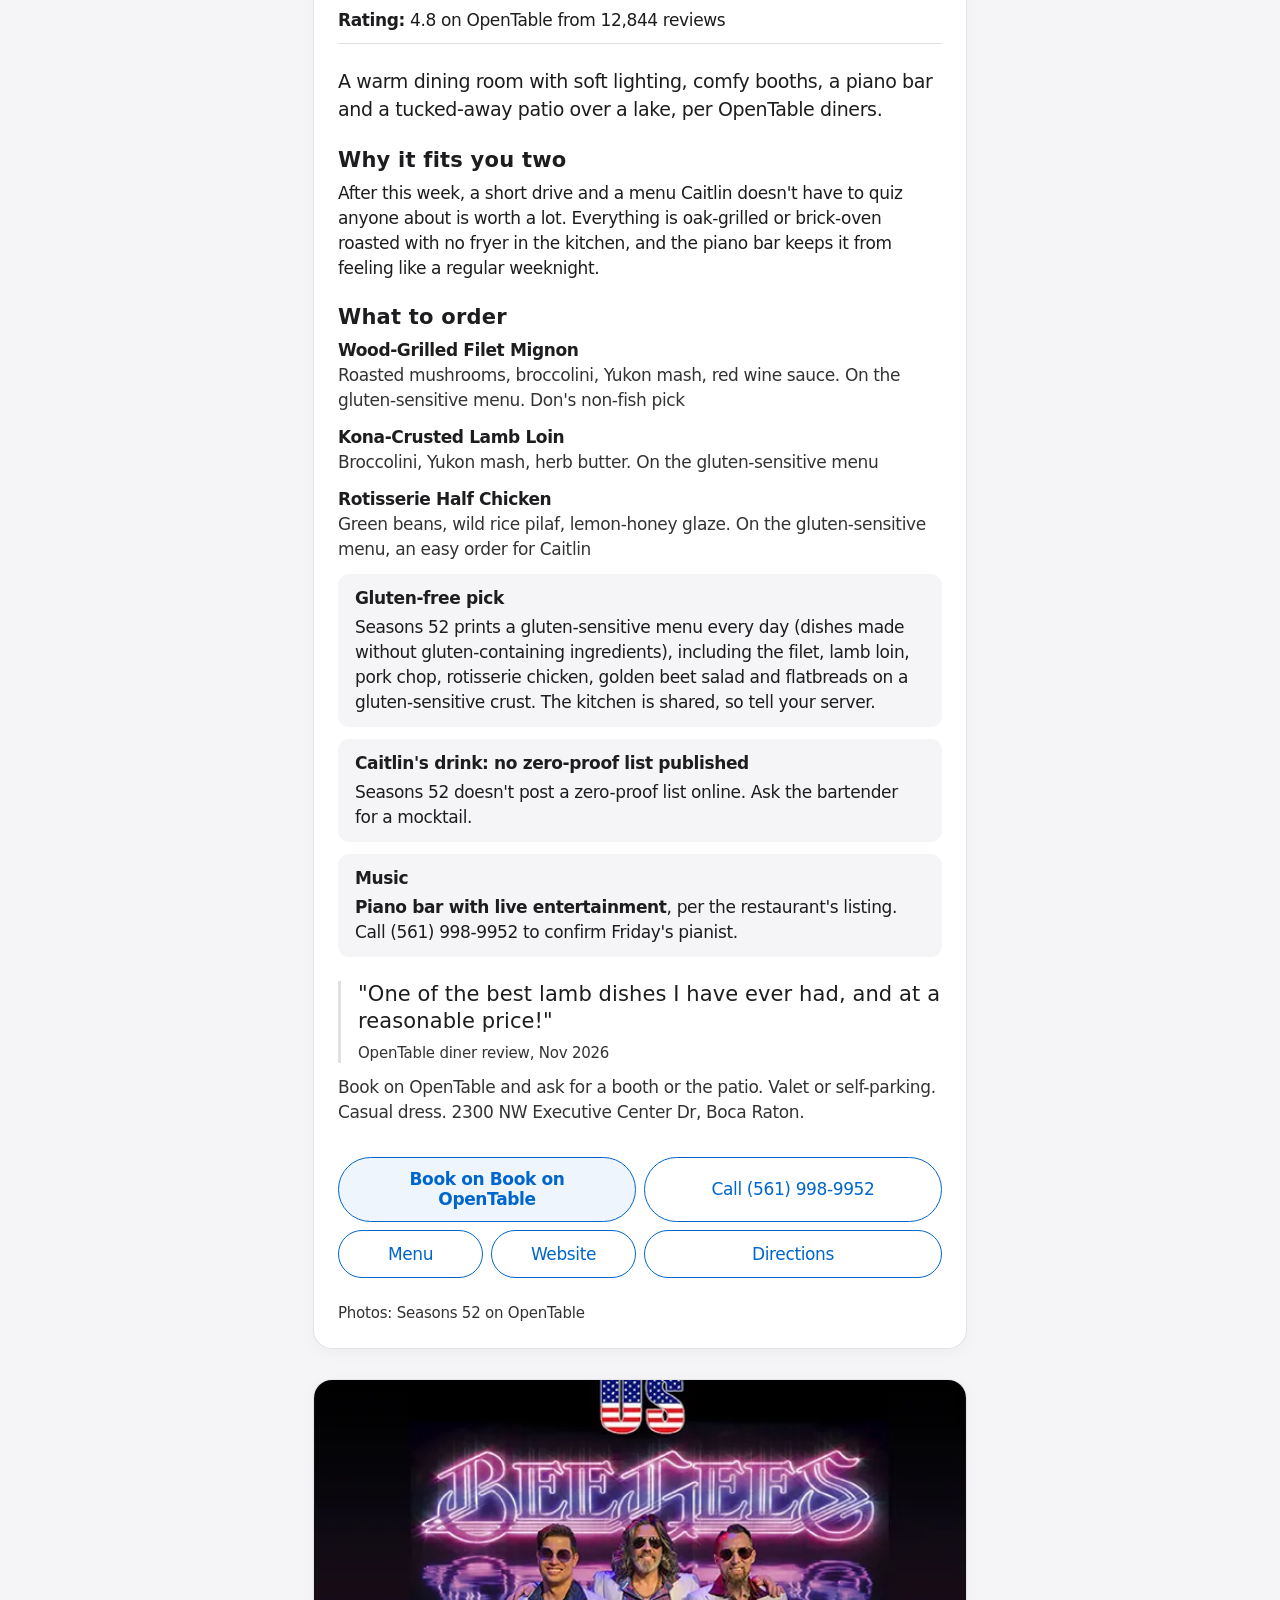
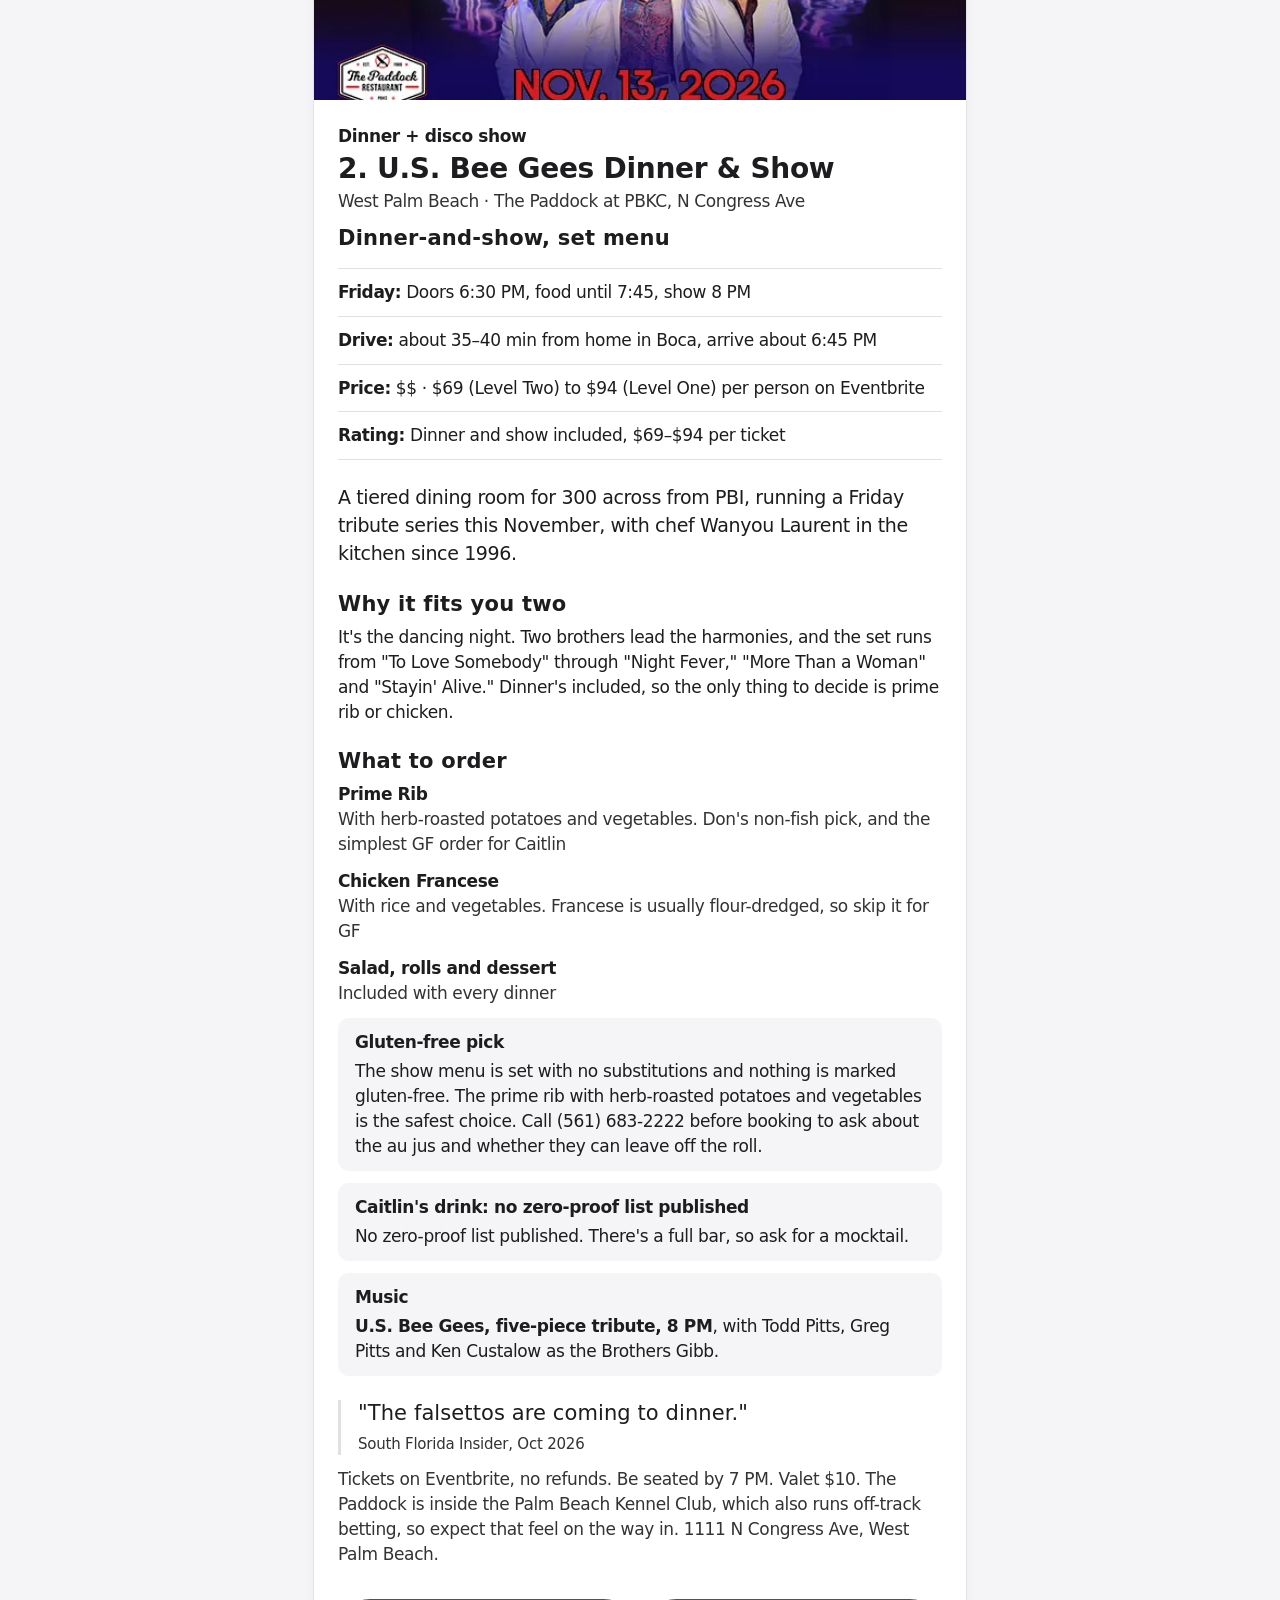
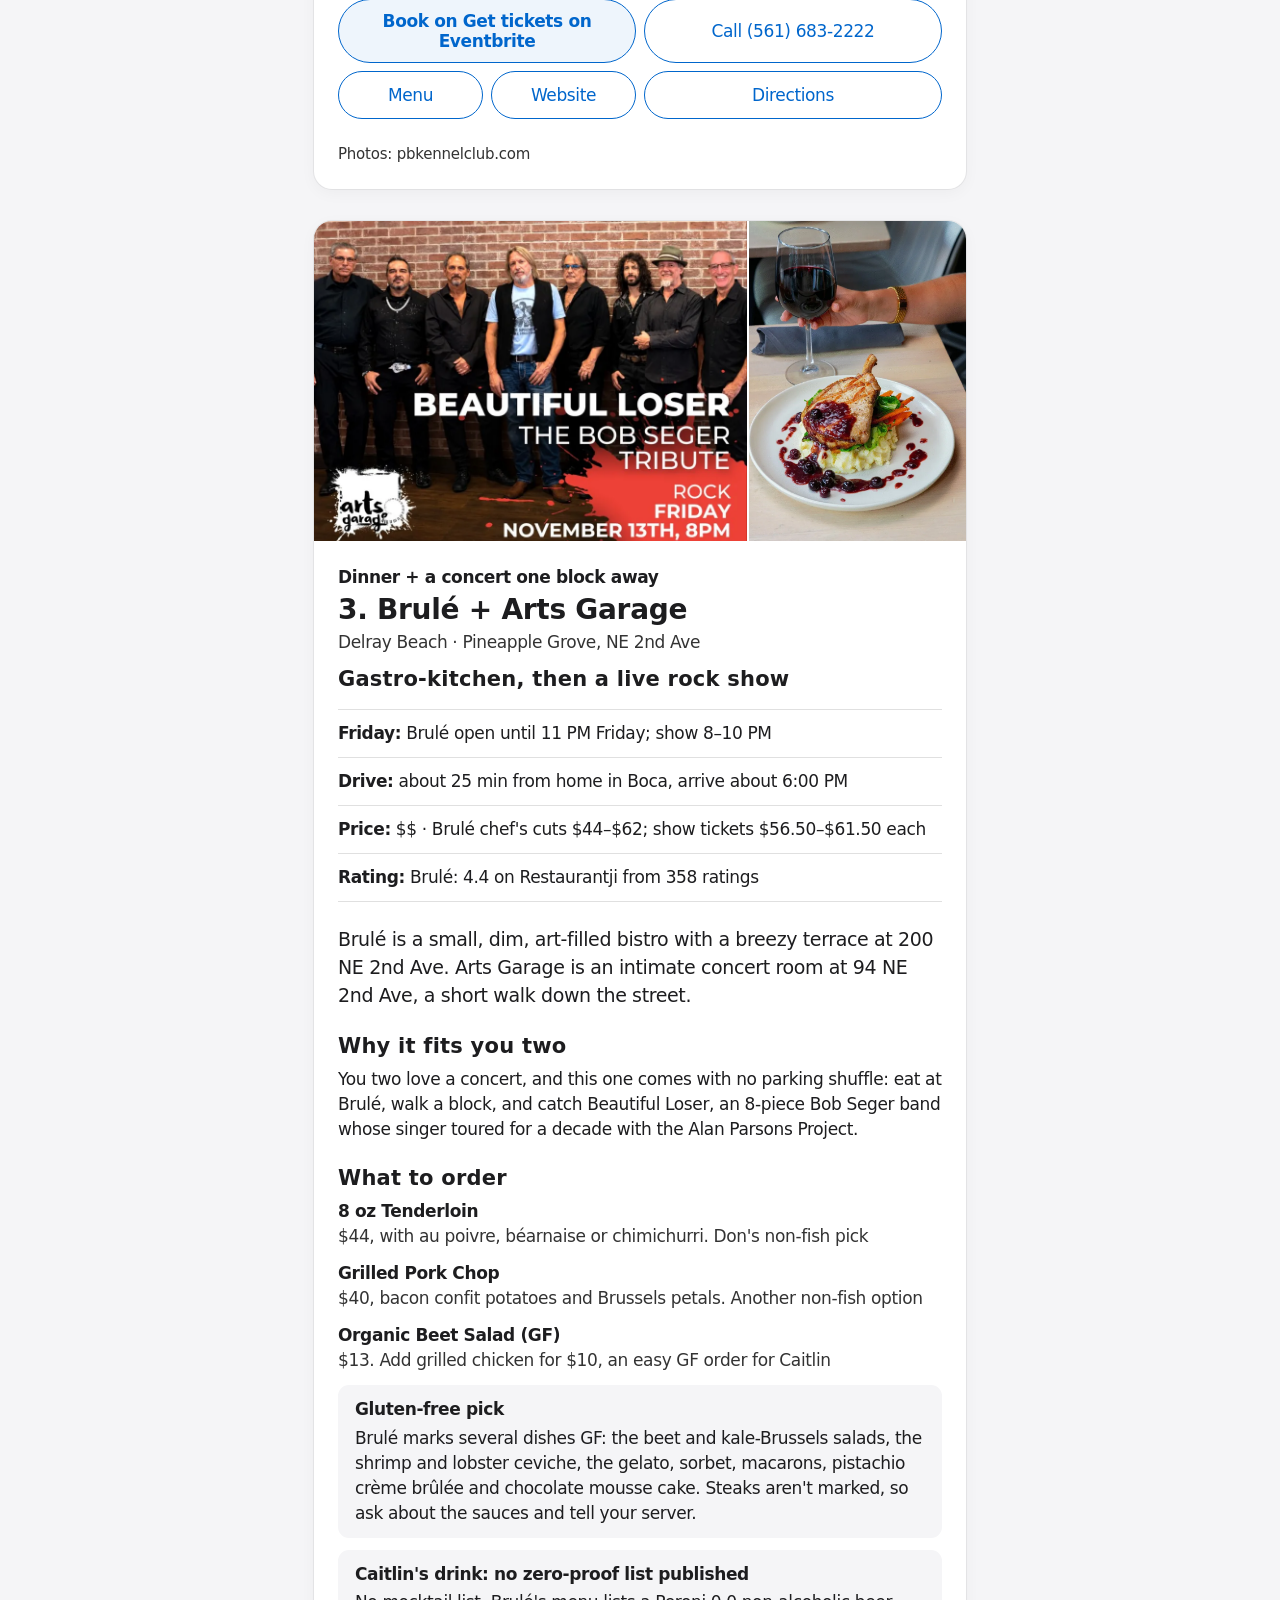
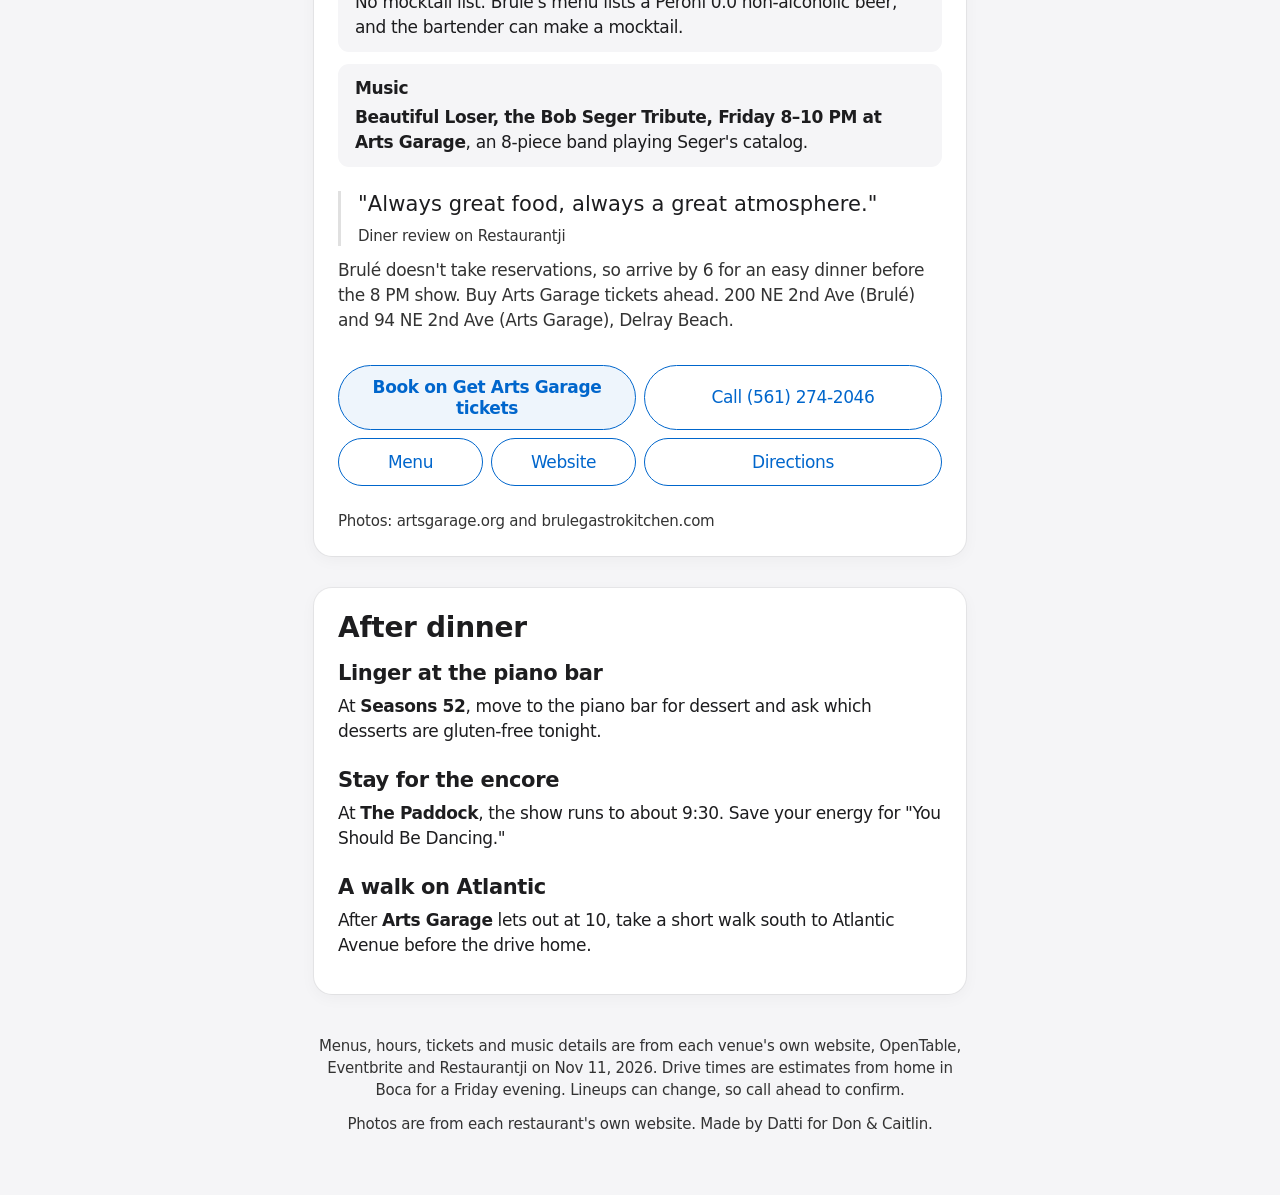
==== commit aa124e5b: "Edition 2026-11-13" ====
--- a/index.html
+++ b/index.html
@@ -6,19 +6,19 @@
 <meta name="robots" content="noindex, nofollow">
 <meta name="theme-color" content="#f5f5f7">
 <meta name="color-scheme" content="light">
-<title>Friday Date Night, Nov 6 · Datti</title>
-<meta name="description" content="3 dinner options for Friday, November 6, 2026. Menus, booking and tap-to-call for each.">
+<title>Friday Date Night, Nov 13 · Datti</title>
+<meta name="description" content="3 dinner options for Friday, November 13, 2026. Menus, booking and tap-to-call for each.">
 <meta property="og:type" content="website">
-<meta property="og:title" content="Friday Date Night, Nov 6">
-<meta property="og:description" content="3 dinner options for Friday, November 6, 2026. Menus, booking and tap-to-call for each.">
+<meta property="og:title" content="Friday Date Night, Nov 13">
+<meta property="og:description" content="3 dinner options for Friday, November 13, 2026. Menus, booking and tap-to-call for each.">
 <meta property="og:url" content="https://dfrench222.github.io/date-night/">
-<meta property="og:image" content="https://dfrench222.github.io/date-night/photos/og-2026-11-06.jpg">
+<meta property="og:image" content="https://dfrench222.github.io/date-night/photos/og-2026-11-13.jpg">
 <meta property="og:image:width" content="1200">
 <meta property="og:image:height" content="630">
 <meta name="twitter:card" content="summary_large_image">
-<meta name="twitter:title" content="Friday Date Night, Nov 6">
-<meta name="twitter:description" content="3 dinner options for Friday, November 6, 2026. Menus, booking and tap-to-call for each.">
-<meta name="twitter:image" content="https://dfrench222.github.io/date-night/photos/og-2026-11-06.jpg">
+<meta name="twitter:title" content="Friday Date Night, Nov 13">
+<meta name="twitter:description" content="3 dinner options for Friday, November 13, 2026. Menus, booking and tap-to-call for each.">
+<meta name="twitter:image" content="https://dfrench222.github.io/date-night/photos/og-2026-11-13.jpg">
 <link rel="icon" type="image/svg+xml" href="favicon.svg">
 <style>/* v3 — follows design/DESIGN.md (getdesign.md "apple" package), adapted:
    dark text on light only (no white-on-color), body 17px, min 15px, 44px+ targets. */
@@ -131,128 +131,128 @@
 <body>
 <header class="hero">
   <div class="wrap">
-    <div class="eyebrow">Datti · Date Night Edition No. 6</div>
+    <div class="eyebrow">Datti · Date Night Edition No. 7</div>
     <h1>Friday Date Night</h1>
-    <div class="date">Friday, November 6, 2026</div>
-    <p class="lede">The clocks went back, so the sun's down by 5:35, and Friday looks warm and dry. All three of this week's picks have live music on Friday night: a waterfront dining room on the Intracoastal in Fort Lauderdale with a published zero-proof list, a West Palm spot with a jazz trio, a piano bar and a dance floor, and a family-run Italian place in Delray with a vocals-and-piano duo, about 20 minutes from home. Each one has a non-fish main for Don and a gluten-free route for Caitlin.</p>
-    <ul class="keyfacts"><li><span>Sunset</span><b>about 5:35 PM</b></li><li><span>Weather</span><b>warm and dry, low 70s at night</b></li><li><span>Live music</span><b>at all 3</b></li><li><span>Zero-proof list</span><b>published at Mastro&#x27;s</b></li></ul>
-    <div class="mosaic"><a href="#mastros" aria-label="Mastro&#x27;s Ocean Club"><img src="photos/mastro4.webp" alt="Mastro&#x27;s Ocean Club"></a><a href="#centro" aria-label="Café Centro"><img src="photos/centro2.webp" alt="Café Centro"></a><a href="#lesorelle" aria-label="Le Sorelle"><img src="photos/sor1.webp" alt="Le Sorelle"></a></div>
+    <div class="date">Friday, November 13, 2026</div>
+    <p class="lede">It's been a big, numbers-heavy week, so this edition leans easy and fun. One pick is 15 minutes from home with a gluten-sensitive menu and a piano bar. One is a Bee Gees dinner-and-show in West Palm, made for singing along and dancing to "You Should Be Dancing." And one is dinner in Pineapple Grove, then a one-block walk to an 8-piece Bob Seger tribute at Arts Garage. Each has a non-fish main for Don and a gluten-free route for Caitlin.</p>
+    <ul class="keyfacts"><li><span>Sunset</span><b>about 5:30 PM</b></li><li><span>Live music</span><b>at all 3</b></li><li><span>Closest</span><b>Seasons 52, about 15 min</b></li><li><span>Tickets needed</span><b>Bee Gees show, Arts Garage</b></li></ul>
+    <div class="mosaic"><a href="#s52" aria-label="Seasons 52"><img src="photos/s52a.webp" alt="Seasons 52"></a><a href="#beegees" aria-label="U.S. Bee Gees Dinner &amp; Show"><img src="photos/beegees1.webp" alt="U.S. Bee Gees Dinner &amp; Show"></a><a href="#brule" aria-label="Brulé + Arts Garage"><img src="photos/seger1.webp" alt="Brulé + Arts Garage"></a></div>
   </div>
 </header>
-<nav class="jump" aria-label="Jump to a restaurant"><div class="jump-in"><a href="#mastros">Mastro&#x27;s Ocean Club</a><a href="#centro">Café Centro</a><a href="#lesorelle">Le Sorelle</a><a href="#after">After dinner</a></div></nav>
+<nav class="jump" aria-label="Jump to a restaurant"><div class="jump-in"><a href="#s52">Seasons 52</a><a href="#beegees">U.S. Bee Gees Dinner &amp; Show</a><a href="#brule">Brulé + Arts Garage</a><a href="#after">After dinner</a></div></nav>
 <main class="wrap">
-  <section class="panel pick" aria-label="Our picks"><div class="row"><div class="kicker">Bob&#x27;s pick</div><h3>Mastro&#x27;s Ocean Club</h3><p>A glassy dining room right on the Intracoastal in Fort Lauderdale, with live music in the lounge on Friday from 6 to 10. It&#x27;s the only spot this week with a published gluten-sensitive menu and a named zero-proof cocktail list, so Caitlin gets a real drink and an easy order. Filet, ribeye, rack of lamb or lemon pepper chicken for Don. It&#x27;s the dressiest and priciest of the three, so book ahead and ask for a table by the water.</p><a class="go" href="#mastros">See Mastro&#x27;s Ocean Club</a></div><div class="row"><div class="kicker">Dancing pick</div><h3>Café Centro</h3><p>A supper club in Northwood, West Palm, where diners on OpenTable say people get up and dance. On Fridays a jazz trio plays the Legends Room from 6 and the piano bar picks up at 8. Filet, chicken marsala or a pork chop for Don, and it&#x27;s casual, so no dressing up needed.</p><a class="go" href="#centro">See Café Centro</a></div><p class="closer">Pick the one that pulls you. Nothing&#x27;s booked until you two say so.</p></section>
+  <section class="panel pick" aria-label="Our picks"><div class="row"><div class="kicker">Bob&#x27;s pick</div><h3>Seasons 52</h3><p>The easy win after a long week. It&#x27;s about 15 minutes from home on Glades Road, there&#x27;s a piano bar with live music most nights, and a full gluten-sensitive menu means Caitlin can order without a back-and-forth. Filet mignon, Kona-crusted lamb loin, a pork chop or rotisserie chicken for Don. Ask for a booth or the lakeside patio.</p><a class="go" href="#s52">See Seasons 52</a></div><div class="row"><div class="kicker">Dancing pick</div><h3>U.S. Bee Gees Dinner &amp; Show</h3><p>A five-piece Bee Gees tribute at The Paddock in West Palm, with dinner included: prime rib for Don, and &quot;Night Fever&quot; and &quot;Stayin&#x27; Alive&quot; after. Doors at 6:30, be seated by 7, show at 8. Tickets are $69 to $94 each on Eventbrite, no refunds.</p><a class="go" href="#beegees">See U.S. Bee Gees Dinner &amp; Show</a></div><p class="closer">Pick the one that pulls you. Nothing&#x27;s booked until you two say so.</p></section>
   <section class="panel" aria-labelledby="glance-h">
     <h2 class="h2" id="glance-h">At a glance</h2>
-    <div class="glance"><a href="#mastros"><span class="num">1</span><span class="t"><b>Mastro&#x27;s Ocean Club</b><span>Water views, a live lounge set, a big night out</span></span><span class="r"><b>35–40 min</b>$$$$</span></a><a href="#centro"><span class="num">2</span><span class="t"><b>Café Centro</b><span>Lively, musical, get-up-and-dance</span></span><span class="r"><b>40–45 min</b>$$</span></a><a href="#lesorelle"><span class="num">3</span><span class="t"><b>Le Sorelle</b><span>Warm, cozy, a little Italy close to home</span></span><span class="r"><b>20–25 min</b>$$</span></a></div>
+    <div class="glance"><a href="#s52"><span class="num">1</span><span class="t"><b>Seasons 52</b><span>Easy, cozy, close to home</span></span><span class="r"><b>15 min</b>$$$</span></a><a href="#beegees"><span class="num">2</span><span class="t"><b>U.S. Bee Gees Dinner &amp; Show</b><span>Sing-along, falsettos, get up and dance</span></span><span class="r"><b>35–40 min</b>$69+</span></a><a href="#brule"><span class="num">3</span><span class="t"><b>Brulé + Arts Garage</b><span>Cozy dinner, then a real concert</span></span><span class="r"><b>25 min</b>$$</span></a></div>
   </section>
   <section class="panel check" aria-labelledby="check-h">
     <h2 class="h2" id="check-h">Caitlin's checklist</h2>
-    <ul><li><b>Gluten-free:</b> Mastro's has a full gluten-sensitive menu: steaks seasoned with just salt and pepper, lemon pepper chicken, potatoes and vegetables, and desserts like crème brûlée. Café Centro and Le Sorelle don't mark GF dishes on their main menus, so stick to the filet or grilled chicken with potatoes and greens, and tell your server.</li><li><b>Zero-proof:</b> Mastro's publishes four zero-proof cocktails: Bubbly Bliss, Prickly Pear No-Rita, You Mango Me Hot! and a Sea Salt Caramel Espresso No-tini. Café Centro and Le Sorelle don't post one, so ask the bartender.</li><li><b>Don:</b> filet, ribeye, rack of lamb or lemon pepper chicken at Mastro's; filet, chicken marsala or pork chop at Café Centro; filet, ribeye, lamb chops or chicken parmigiana at Le Sorelle. No fish needed anywhere.</li><li><b>Music:</b> Mastro's lounge 6 to 10 PM; Café Centro's jazz trio from 6 and piano bar from 8; Le Sorelle's vocals and piano 6:30 to 9:30 PM.</li><li><b>Dress:</b> business casual at Mastro's. Casual is fine at Café Centro and Le Sorelle.</li></ul>
+    <ul><li><b>Gluten-free:</b> Seasons 52 has a printed gluten-sensitive menu: filet mignon, lamb loin, pork chop, rotisserie chicken, and flatbreads on a gluten-sensitive crust. At The Paddock, the prime rib with herb-roasted potatoes and vegetables is the simplest order (no substitutions, so ask about the sauce). At Brulé, the salads, desserts like the pistachio crème brûlée and chocolate mousse cake are marked GF; ask about the steaks.</li><li><b>Zero-proof:</b> None of the three publishes a mocktail list online. Brulé lists a Peroni 0.0. Ask the bartender at each for a mocktail.</li><li><b>Don:</b> filet, lamb loin or pork chop at Seasons 52; prime rib at The Paddock; 8 oz tenderloin, NY strip, cowboy ribeye, pork chop or lamb chop at Brulé. No fish needed anywhere.</li><li><b>Music:</b> piano bar at Seasons 52 (call to confirm Friday's pianist); U.S. Bee Gees 8 PM at The Paddock; Beautiful Loser, the Bob Seger tribute, 8 to 10 PM at Arts Garage.</li><li><b>Tickets:</b> the Bee Gees show and Arts Garage both need tickets ahead. Seasons 52 just needs a table.</li></ul>
   </section>
-  <article class="card" id="mastros" aria-labelledby="mastros-h">
-  <div class="photos n2"><img src="photos/mastro4.webp" alt="Mastro&#x27;s Ocean Club, photo from mastrosrestaurants.com" loading="lazy" decoding="async"><img src="photos/mastro2.webp" alt="Mastro&#x27;s Ocean Club, photo from mastrosrestaurants.com" loading="lazy" decoding="async"></div>
+  <article class="card" id="s52" aria-labelledby="s52-h">
+  <div class="photos n2"><img src="photos/s52a.webp" alt="Seasons 52, photo from Seasons 52 on OpenTable" loading="lazy" decoding="async"><img src="photos/s52b.webp" alt="Seasons 52, photo from Seasons 52 on OpenTable" loading="lazy" decoding="async"></div>
   <div class="card-body">
-    <div class="badge">Waterfront + zero-proof list</div>
-    <h2 id="mastros-h">1. Mastro&#x27;s Ocean Club</h2>
-    <p class="area">Fort Lauderdale · on the Intracoastal at Oakland Park Blvd</p>
-    <p class="cuisine">Steakhouse and seafood</p>
+    <div class="badge">Closest + gluten-sensitive menu</div>
+    <h2 id="s52-h">1. Seasons 52</h2>
+    <p class="area">Boca Raton · Glades Rd, off I-95</p>
+    <p class="cuisine">Fresh grill and wine bar</p>
     <ul class="facts">
-      <li><b>Friday:</b> Open 4–10 PM Friday</li>
-      <li><b>Drive:</b> about 35–40 min from home in Boca, arrive about 6:00 PM</li>
-      <li><b>Price:</b> $$$$ · gluten-sensitive steaks $61–$91</li>
-      <li><b>Rating:</b> 4.8 on OpenTable from 4,167 reviews</li>
+      <li><b>Friday:</b> Open until 11 PM Friday</li>
+      <li><b>Drive:</b> about 15 min from home in Boca, arrive about 6:30 PM</li>
+      <li><b>Price:</b> $$$ · OpenTable lists $31–$50</li>
+      <li><b>Rating:</b> 4.8 on OpenTable from 12,844 reviews</li>
     </ul>
-    <p class="vibe">A waterfront dining room right on the Intracoastal at the Oakland Park bridge, with a cabana and firepit patio and a lounge where a live act plays every night.</p>
+    <p class="vibe">A warm dining room with soft lighting, comfy booths, a piano bar and a tucked-away patio over a lake, per OpenTable diners.</p>
     <h3 class="lbl">Why it fits you two</h3>
-    <p>It checks the most boxes in one place: the water, live music on Friday, a printed zero-proof list for Caitlin, and a gluten-sensitive menu so ordering is easy. It&#x27;s a splurge, and it feels like one.</p>
+    <p>After this week, a short drive and a menu Caitlin doesn&#x27;t have to quiz anyone about is worth a lot. Everything is oak-grilled or brick-oven roasted with no fryer in the kitchen, and the piano bar keeps it from feeling like a regular weeknight.</p>
     <h3 class="lbl">What to order</h3>
-    <div class="dish"><b>Filet 8 oz</b><span>$70, or the petite 6 oz filet at $61. On the gluten-sensitive menu with just salt and pepper. Don&#x27;s non-fish pick</span></div><div class="dish"><b>Rack of Lamb</b><span>$86, on the gluten-sensitive menu. Another non-fish option for Don</span></div><div class="dish"><b>Organic Lemon Pepper Chicken</b><span>$40, on the gluten-sensitive menu. An easy GF order for Caitlin</span></div>
-    <div class="note"><div class="nt">Gluten-free pick</div>Mastro&#x27;s has a dedicated gluten-sensitive menu. Steaks come without the house rub, seasoned with salt and pepper, and sides like garlic mashed potatoes, baked potato, asparagus and Brussels sprouts are on it, plus crème brûlée, chocolate-covered strawberries and the Chocolate Sin Cake for dessert. Ask your server for the allergen menu.</div>
-    <div class="note"><div class="nt">Caitlin's drink: zero-proof drinks on the menu</div>Mastro's publishes a zero-proof cocktail list: <b>Bubbly Bliss</b>, <b>Prickly Pear No-Rita</b>, <b>You Mango Me Hot!</b> and the <b>Sea Salt Caramel Espresso No-tini</b>. Prices aren't posted online.</div>
-    <div class="note"><div class="nt">Music</div><b>Live music in the lounge nightly</b>, Friday 6–10 PM.</div>
-    <blockquote class="quote">&quot;When you want an evening where only the best will do you need to go to Mastro&#x27;s!&quot;<small>OpenTable diner review, Nov 2026</small></blockquote>
-    <p class="heads">Book ahead for a Friday. Valet. Business casual. Ask for a table by the water. 3000 NE 32nd Ave, Fort Lauderdale.</p>
+    <div class="dish"><b>Wood-Grilled Filet Mignon</b><span>Roasted mushrooms, broccolini, Yukon mash, red wine sauce. On the gluten-sensitive menu. Don&#x27;s non-fish pick</span></div><div class="dish"><b>Kona-Crusted Lamb Loin</b><span>Broccolini, Yukon mash, herb butter. On the gluten-sensitive menu</span></div><div class="dish"><b>Rotisserie Half Chicken</b><span>Green beans, wild rice pilaf, lemon-honey glaze. On the gluten-sensitive menu, an easy order for Caitlin</span></div>
+    <div class="note"><div class="nt">Gluten-free pick</div>Seasons 52 prints a gluten-sensitive menu every day (dishes made without gluten-containing ingredients), including the filet, lamb loin, pork chop, rotisserie chicken, golden beet salad and flatbreads on a gluten-sensitive crust. The kitchen is shared, so tell your server.</div>
+    <div class="note"><div class="nt">Caitlin's drink: no zero-proof list published</div>Seasons 52 doesn't post a zero-proof list online. Ask the bartender for a mocktail.</div>
+    <div class="note"><div class="nt">Music</div><b>Piano bar with live entertainment</b>, per the restaurant's listing. Call (561) 998-9952 to confirm Friday's pianist.</div>
+    <blockquote class="quote">&quot;One of the best lamb dishes I have ever had, and at a reasonable price!&quot;<small>OpenTable diner review, Nov 2026</small></blockquote>
+    <p class="heads">Book on OpenTable and ask for a booth or the patio. Valet or self-parking. Casual dress. 2300 NW Executive Center Dr, Boca Raton.</p>
   </div>
   <div class="actions">
-    <a class="btn primary" href="https://www.opentable.com/r/mastros-ocean-club-fort-lauderdale" target="_blank" rel="noopener">Book on Book on OpenTable</a>
-    <a class="btn full" href="tel:+19545614800">Call (954) 561-4800</a>
-    <a class="btn" href="https://www.mastrosrestaurants.com/menu/gluten-sensitive-maos/" target="_blank" rel="noopener">Menu</a><a class="btn" href="https://www.mastrosrestaurants.com/location/mastros-ocean-club-fort-lauderdale/" target="_blank" rel="noopener">Website</a>
-    <a class="btn full" href="https://www.google.com/maps/search/?api=1&amp;query=Mastro%27s+Ocean+Club+3000+NE+32nd+Ave+Fort+Lauderdale+FL" target="_blank" rel="noopener">Directions</a>
-  </div>
-  <p class="credit">Photos: mastrosrestaurants.com</p>
+    <a class="btn primary" href="https://www.opentable.com/seasons-52-boca-raton" target="_blank" rel="noopener">Book on Book on OpenTable</a>
+    <a class="btn full" href="tel:+15619989952">Call (561) 998-9952</a>
+    <a class="btn" href="https://media.seasons52.com/images/site/ext/nutrition/Seasons52_Specialty.pdf" target="_blank" rel="noopener">Menu</a><a class="btn" href="https://www.seasons52.com/locations/fl/boca-raton/boca-raton/4504" target="_blank" rel="noopener">Website</a>
+    <a class="btn full" href="https://www.google.com/maps/search/?api=1&amp;query=Seasons+52+2300+NW+Executive+Center+Dr+Boca+Raton+FL" target="_blank" rel="noopener">Directions</a>
+  </div>
+  <p class="credit">Photos: Seasons 52 on OpenTable</p>
 </article>
-<article class="card" id="centro" aria-labelledby="centro-h">
-  <div class="photos n1"><img src="photos/centro2.webp" alt="Café Centro, photo from cafecentrowpb.com" loading="lazy" decoding="async"></div>
+<article class="card" id="beegees" aria-labelledby="beegees-h">
+  <div class="photos n1"><img src="photos/beegees1.webp" alt="U.S. Bee Gees Dinner &amp; Show, photo from pbkennelclub.com" loading="lazy" decoding="async"></div>
   <div class="card-body">
-    <div class="badge">Jazz trio, piano bar + dancing</div>
-    <h2 id="centro-h">2. Café Centro</h2>
-    <p class="area">West Palm Beach · Northwood, N Dixie Hwy</p>
-    <p class="cuisine">Modern Italian</p>
+    <div class="badge">Dinner + disco show</div>
+    <h2 id="beegees-h">2. U.S. Bee Gees Dinner &amp; Show</h2>
+    <p class="area">West Palm Beach · The Paddock at PBKC, N Congress Ave</p>
+    <p class="cuisine">Dinner-and-show, set menu</p>
     <ul class="facts">
-      <li><b>Friday:</b> Dinner until 11 PM Friday</li>
-      <li><b>Drive:</b> about 40–45 min from home in Boca, arrive about 6:30 PM</li>
-      <li><b>Price:</b> $$ · mains mostly $27–$52</li>
-      <li><b>Rating:</b> 4.8 on OpenTable from 452 reviews</li>
+      <li><b>Friday:</b> Doors 6:30 PM, food until 7:45, show 8 PM</li>
+      <li><b>Drive:</b> about 35–40 min from home in Boca, arrive about 6:45 PM</li>
+      <li><b>Price:</b> $$ · $69 (Level Two) to $94 (Level One) per person on Eventbrite</li>
+      <li><b>Rating:</b> Dinner and show included, $69–$94 per ticket</li>
     </ul>
-    <p class="vibe">An Italian restaurant and supper club in Northwood with two music rooms, the Legends Room and the Piano Bar, plus a veranda.</p>
+    <p class="vibe">A tiered dining room for 300 across from PBI, running a Friday tribute series this November, with chef Wanyou Laurent in the kitchen since 1996.</p>
     <h3 class="lbl">Why it fits you two</h3>
-    <p>This is the one for dancing. Diners on OpenTable keep describing people getting up and dancing on Friday and Saturday nights, and you get two rooms of live music in one evening.</p>
+    <p>It&#x27;s the dancing night. Two brothers lead the harmonies, and the set runs from &quot;To Love Somebody&quot; through &quot;Night Fever,&quot; &quot;More Than a Woman&quot; and &quot;Stayin&#x27; Alive.&quot; Dinner&#x27;s included, so the only thing to decide is prime rib or chicken.</p>
     <h3 class="lbl">What to order</h3>
-    <div class="dish"><b>Filet Mignon</b><span>Red bliss potato and sautéed spinach, $52. Don&#x27;s non-fish pick, and Caitlin&#x27;s simplest GF order</span></div><div class="dish"><b>Chicken Piccata or Marsala</b><span>$32</span></div><div class="dish"><b>Marinated Pork Chop</b><span>$38. Another non-fish option for Don</span></div>
-    <div class="note"><div class="nt">Gluten-free pick</div>OpenTable lists gluten-free options, but nothing on the menu is marked GF. The simplest orders are the filet or the chicken paillard, with sides of sautéed spinach, broccoli, red bliss potatoes or spaghetti squash. Ask whether the piccata or marsala sauce uses flour, and tell your server.</div>
-    <div class="note"><div class="nt">Caitlin's drink: no zero-proof list published</div>Café Centro doesn't publish a zero-proof list. Ask the bartender for a mocktail.</div>
-    <div class="note"><div class="nt">Music</div><b>Friday: Copeland Davis Jazz Trio in the Legends Room, 6–8:30 PM</b>, then <b>Ray Chang in the Piano Bar, 8–11 PM</b>.</div>
-    <blockquote class="quote">&quot;Wonderful entertainment and dancing!! Food is also very, very good.&quot;<small>OpenTable diner review, Sep 2026</small></blockquote>
-    <p class="heads">Call to ask for the room you want (Legends Room for the jazz trio, Piano Bar for later). Valet on Fridays. Casual dress. The menu shown is from OpenTable and may have changed. 2409 N Dixie Hwy, West Palm Beach.</p>
+    <div class="dish"><b>Prime Rib</b><span>With herb-roasted potatoes and vegetables. Don&#x27;s non-fish pick, and the simplest GF order for Caitlin</span></div><div class="dish"><b>Chicken Francese</b><span>With rice and vegetables. Francese is usually flour-dredged, so skip it for GF</span></div><div class="dish"><b>Salad, rolls and dessert</b><span>Included with every dinner</span></div>
+    <div class="note"><div class="nt">Gluten-free pick</div>The show menu is set with no substitutions and nothing is marked gluten-free. The prime rib with herb-roasted potatoes and vegetables is the safest choice. Call (561) 683-2222 before booking to ask about the au jus and whether they can leave off the roll.</div>
+    <div class="note"><div class="nt">Caitlin's drink: no zero-proof list published</div>No zero-proof list published. There's a full bar, so ask for a mocktail.</div>
+    <div class="note"><div class="nt">Music</div><b>U.S. Bee Gees, five-piece tribute, 8 PM</b>, with Todd Pitts, Greg Pitts and Ken Custalow as the Brothers Gibb.</div>
+    <blockquote class="quote">&quot;The falsettos are coming to dinner.&quot;<small>South Florida Insider, Oct 2026</small></blockquote>
+    <p class="heads">Tickets on Eventbrite, no refunds. Be seated by 7 PM. Valet $10. The Paddock is inside the Palm Beach Kennel Club, which also runs off-track betting, so expect that feel on the way in. 1111 N Congress Ave, West Palm Beach.</p>
   </div>
   <div class="actions">
-    <a class="btn primary" href="https://www.opentable.com/r/cafe-centro-wpb-west-palm-beach" target="_blank" rel="noopener">Book on Book on OpenTable</a>
-    <a class="btn full" href="tel:+15615144070">Call (561) 514-4070</a>
-    <a class="btn" href="https://cafecentrowpb.com/menu/" target="_blank" rel="noopener">Menu</a><a class="btn" href="https://cafecentrowpb.com/" target="_blank" rel="noopener">Website</a>
-    <a class="btn full" href="https://www.google.com/maps/search/?api=1&amp;query=Cafe+Centro+2409+N+Dixie+Hwy+West+Palm+Beach+FL" target="_blank" rel="noopener">Directions</a>
-  </div>
-  <p class="credit">Photos: cafecentrowpb.com</p>
+    <a class="btn primary" href="https://www.eventbrite.com/e/pbkc-presents-u-s-bee-gees-a-tribute-to-the-bee-gees-dinner-show-tickets-1984410875347" target="_blank" rel="noopener">Book on Get tickets on Eventbrite</a>
+    <a class="btn full" href="tel:+15616832222">Call (561) 683-2222</a>
+    <a class="btn" href="https://www.eventbrite.com/e/pbkc-presents-u-s-bee-gees-a-tribute-to-the-bee-gees-dinner-show-tickets-1984410875347" target="_blank" rel="noopener">Menu</a><a class="btn" href="https://pbkennelclub.com/e/u-s-bee-gees-tribute/" target="_blank" rel="noopener">Website</a>
+    <a class="btn full" href="https://www.google.com/maps/search/?api=1&amp;query=Palm+Beach+Kennel+Club+1111+N+Congress+Ave+West+Palm+Beach+FL" target="_blank" rel="noopener">Directions</a>
+  </div>
+  <p class="credit">Photos: pbkennelclub.com</p>
 </article>
-<article class="card" id="lesorelle" aria-labelledby="lesorelle-h">
-  <div class="photos n1"><img src="photos/sor1.webp" alt="Le Sorelle, photo from lesorellerestaurant.com" loading="lazy" decoding="async"></div>
+<article class="card" id="brule" aria-labelledby="brule-h">
+  <div class="photos n2"><img src="photos/seger1.webp" alt="Brulé + Arts Garage, photo from artsgarage.org and brulegastrokitchen.com" loading="lazy" decoding="async"><img src="photos/brule1.webp" alt="Brulé + Arts Garage, photo from artsgarage.org and brulegastrokitchen.com" loading="lazy" decoding="async"></div>
   <div class="card-body">
-    <div class="badge">Closest to home + live duo</div>
-    <h2 id="lesorelle-h">3. Le Sorelle</h2>
-    <p class="area">Delray Beach · SE 5th Ave, just off Atlantic</p>
-    <p class="cuisine">Family-run Italian · brick oven</p>
+    <div class="badge">Dinner + a concert one block away</div>
+    <h2 id="brule-h">3. Brulé + Arts Garage</h2>
+    <p class="area">Delray Beach · Pineapple Grove, NE 2nd Ave</p>
+    <p class="cuisine">Gastro-kitchen, then a live rock show</p>
     <ul class="facts">
-      <li><b>Friday:</b> Open 3–10 PM daily</li>
-      <li><b>Drive:</b> about 20–25 min from home in Boca, arrive about 6:30 PM</li>
-      <li><b>Price:</b> $$–$$$ · mains mostly $30–$79</li>
-      <li><b>Rating:</b> 4.8 on Google from 2,653 reviews</li>
+      <li><b>Friday:</b> Brulé open until 11 PM Friday; show 8–10 PM</li>
+      <li><b>Drive:</b> about 25 min from home in Boca, arrive about 6:00 PM</li>
+      <li><b>Price:</b> $$ · Brulé chef&#x27;s cuts $44–$62; show tickets $56.50–$61.50 each</li>
+      <li><b>Rating:</b> Brulé: 4.4 on Restaurantji from 358 ratings</li>
     </ul>
-    <p class="vibe">A family-run Italian dining room opened by three sisters in 2016, a few steps from Atlantic Avenue, with a singer and pianist on Friday night.</p>
+    <p class="vibe">Brulé is a small, dim, art-filled bistro with a breezy terrace at 200 NE 2nd Ave. Arts Garage is an intimate concert room at 94 NE 2nd Ave, a short walk down the street.</p>
     <h3 class="lbl">Why it fits you two</h3>
-    <p>It&#x27;s the shortest drive of the three and the most relaxed. Sarah Dreben and Ike Reeves play vocals and piano from 6:30 to 9:30, and you can walk Atlantic Avenue after dinner.</p>
+    <p>You two love a concert, and this one comes with no parking shuffle: eat at Brulé, walk a block, and catch Beautiful Loser, an 8-piece Bob Seger band whose singer toured for a decade with the Alan Parsons Project.</p>
     <h3 class="lbl">What to order</h3>
-    <div class="dish"><b>Filet Mignon</b><span>8 oz from the brick oven with broccoli or roast potatoes, $79. Don&#x27;s non-fish pick</span></div><div class="dish"><b>Lamb Chops</b><span>From the brick oven with broccoli or roast potatoes, $59</span></div><div class="dish"><b>Tagliata di Pollo</b><span>Grilled chicken with arugula and Parmigiano, $35. A simple GF order for Caitlin</span></div>
-    <div class="note"><div class="nt">Gluten-free pick</div>Only the seafood soup is marked gluten-free on the menu. The simplest orders are the brick-oven filet, ribeye or lamb chops, or the grilled chicken tagliata, with roast potatoes or broccoli rabe. A recent Google review shown on their site mentions a gluten-free pasta dish, so ask if GF pasta is available tonight.</div>
-    <div class="note"><div class="nt">Caitlin's drink: no zero-proof list published</div>Le Sorelle doesn't publish a zero-proof list. Ask the bartender for a mocktail.</div>
-    <div class="note"><div class="nt">Music</div><b>Sarah Dreben & Ike Reeves, live vocals and piano, Friday 6:30–9:30 PM</b>, per the restaurant's events page.</div>
-    <blockquote class="quote">&quot;This is an authentic Italian dining experience right here in Delray.&quot;<small>Google review shown on Le Sorelle&#x27;s website</small></blockquote>
-    <p class="heads">Book on Resy or call. Casual dress. 20 SE 5th Ave, Delray Beach.</p>
+    <div class="dish"><b>8 oz Tenderloin</b><span>$44, with au poivre, béarnaise or chimichurri. Don&#x27;s non-fish pick</span></div><div class="dish"><b>Grilled Pork Chop</b><span>$40, bacon confit potatoes and Brussels petals. Another non-fish option</span></div><div class="dish"><b>Organic Beet Salad (GF)</b><span>$13. Add grilled chicken for $10, an easy GF order for Caitlin</span></div>
+    <div class="note"><div class="nt">Gluten-free pick</div>Brulé marks several dishes GF: the beet and kale-Brussels salads, the shrimp and lobster ceviche, the gelato, sorbet, macarons, pistachio crème brûlée and chocolate mousse cake. Steaks aren&#x27;t marked, so ask about the sauces and tell your server.</div>
+    <div class="note"><div class="nt">Caitlin's drink: no zero-proof list published</div>No mocktail list. Brulé's menu lists a Peroni 0.0 non-alcoholic beer, and the bartender can make a mocktail.</div>
+    <div class="note"><div class="nt">Music</div><b>Beautiful Loser, the Bob Seger Tribute, Friday 8–10 PM at Arts Garage</b>, an 8-piece band playing Seger's catalog.</div>
+    <blockquote class="quote">&quot;Always great food, always a great atmosphere.&quot;<small>Diner review on Restaurantji</small></blockquote>
+    <p class="heads">Brulé doesn&#x27;t take reservations, so arrive by 6 for an easy dinner before the 8 PM show. Buy Arts Garage tickets ahead. 200 NE 2nd Ave (Brulé) and 94 NE 2nd Ave (Arts Garage), Delray Beach.</p>
   </div>
   <div class="actions">
-    <a class="btn primary" href="https://resy.com/cities/delray-beach-fl/venues/le-sorelle-delray" target="_blank" rel="noopener">Book on Book on Resy</a>
-    <a class="btn full" href="tel:+15614371440">Call (561) 437-1440</a>
-    <a class="btn" href="https://www.lesorellerestaurant.com/menu-delray-beach" target="_blank" rel="noopener">Menu</a><a class="btn" href="https://www.lesorellerestaurant.com/" target="_blank" rel="noopener">Website</a>
-    <a class="btn full" href="https://www.google.com/maps/search/?api=1&amp;query=Le+Sorelle+20+SE+5th+Ave+Delray+Beach+FL" target="_blank" rel="noopener">Directions</a>
-  </div>
-  <p class="credit">Photos: lesorellerestaurant.com</p>
+    <a class="btn primary" href="https://artsgarage.org/event/beautiful-loser-the-bob-seger-tribute-5/" target="_blank" rel="noopener">Book on Get Arts Garage tickets</a>
+    <a class="btn full" href="tel:+15612742046">Call (561) 274-2046</a>
+    <a class="btn" href="https://brulegastrokitchen.com/menus/" target="_blank" rel="noopener">Menu</a><a class="btn" href="https://brulegastrokitchen.com/" target="_blank" rel="noopener">Website</a>
+    <a class="btn full" href="https://www.google.com/maps/search/?api=1&amp;query=Brule+Gastro-Kitchen+200+NE+2nd+Ave+Delray+Beach+FL" target="_blank" rel="noopener">Directions</a>
+  </div>
+  <p class="credit">Photos: artsgarage.org and brulegastrokitchen.com</p>
 </article>
 
   <section class="panel" id="after" aria-labelledby="after-h">
     <h2 class="h2" id="after-h">After dinner</h2>
-    <h3>Stay for the lounge set</h3><p>At <b>Mastro's</b>, move to the lounge after dinner and share a gluten-free crème brûlée while the music plays until 10.</p><h3>Switch rooms at 8</h3><p>At <b>Café Centro</b>, start with the jazz trio in the Legends Room, then head to the Piano Bar when Ray Chang starts at 8 for a dance.</p><h3>A stroll on Atlantic</h3><p>At <b>Le Sorelle</b>, walk a block up to Atlantic Avenue after dinner and wander toward the ocean before the short drive home.</p>
+    <h3>Linger at the piano bar</h3><p>At <b>Seasons 52</b>, move to the piano bar for dessert and ask which desserts are gluten-free tonight.</p><h3>Stay for the encore</h3><p>At <b>The Paddock</b>, the show runs to about 9:30. Save your energy for "You Should Be Dancing."</p><h3>A walk on Atlantic</h3><p>After <b>Arts Garage</b> lets out at 10, take a short walk south to Atlantic Avenue before the drive home.</p>
   </section>
   <footer class="foot">
-    <p>Menus, hours and music details are from each venue&#x27;s own website and OpenTable on Nov 4, 2026. Drive times are estimates from home in Boca for a Friday evening. Lineups can change, so call ahead to confirm.</p>
+    <p>Menus, hours, tickets and music details are from each venue&#x27;s own website, OpenTable, Eventbrite and Restaurantji on Nov 11, 2026. Drive times are estimates from home in Boca for a Friday evening. Lineups can change, so call ahead to confirm.</p>
     <p>Photos are from each restaurant's own website. Made by Datti for Don &amp; Caitlin.</p>
   </footer>
 </main>
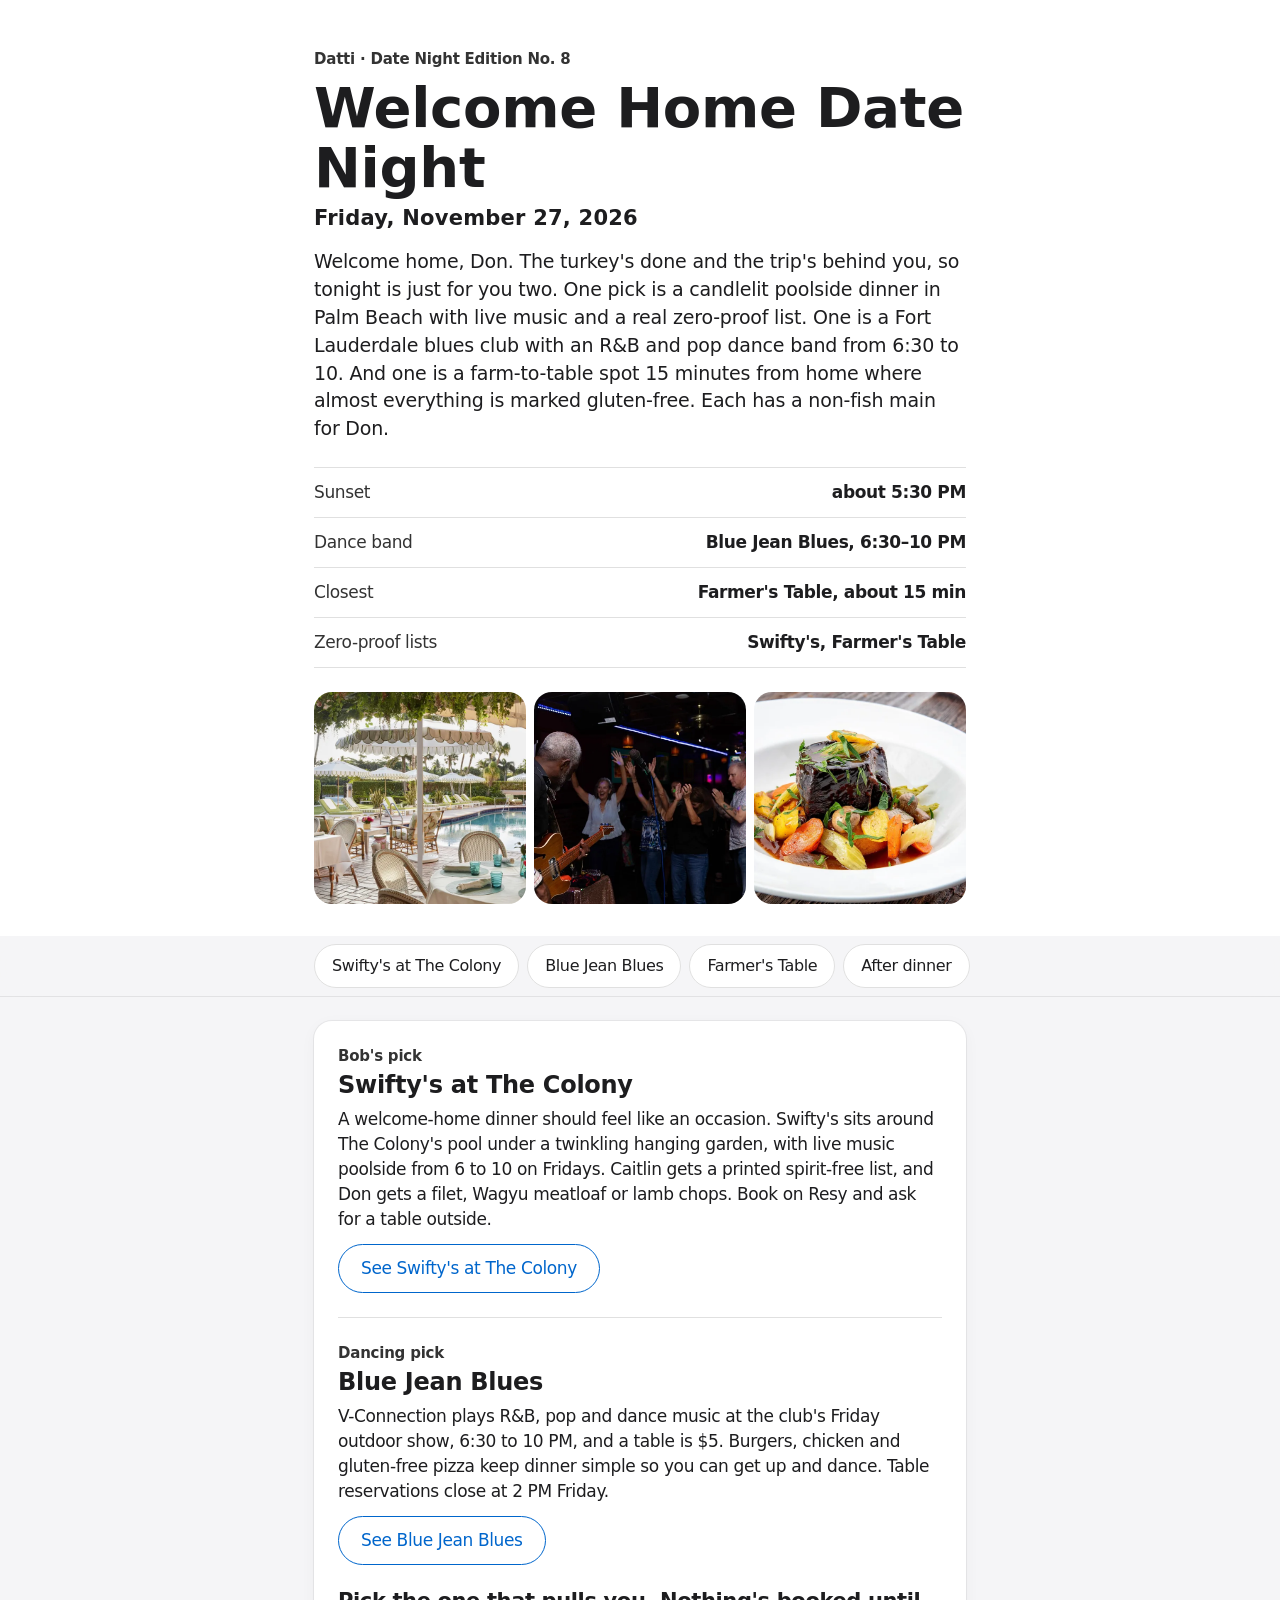
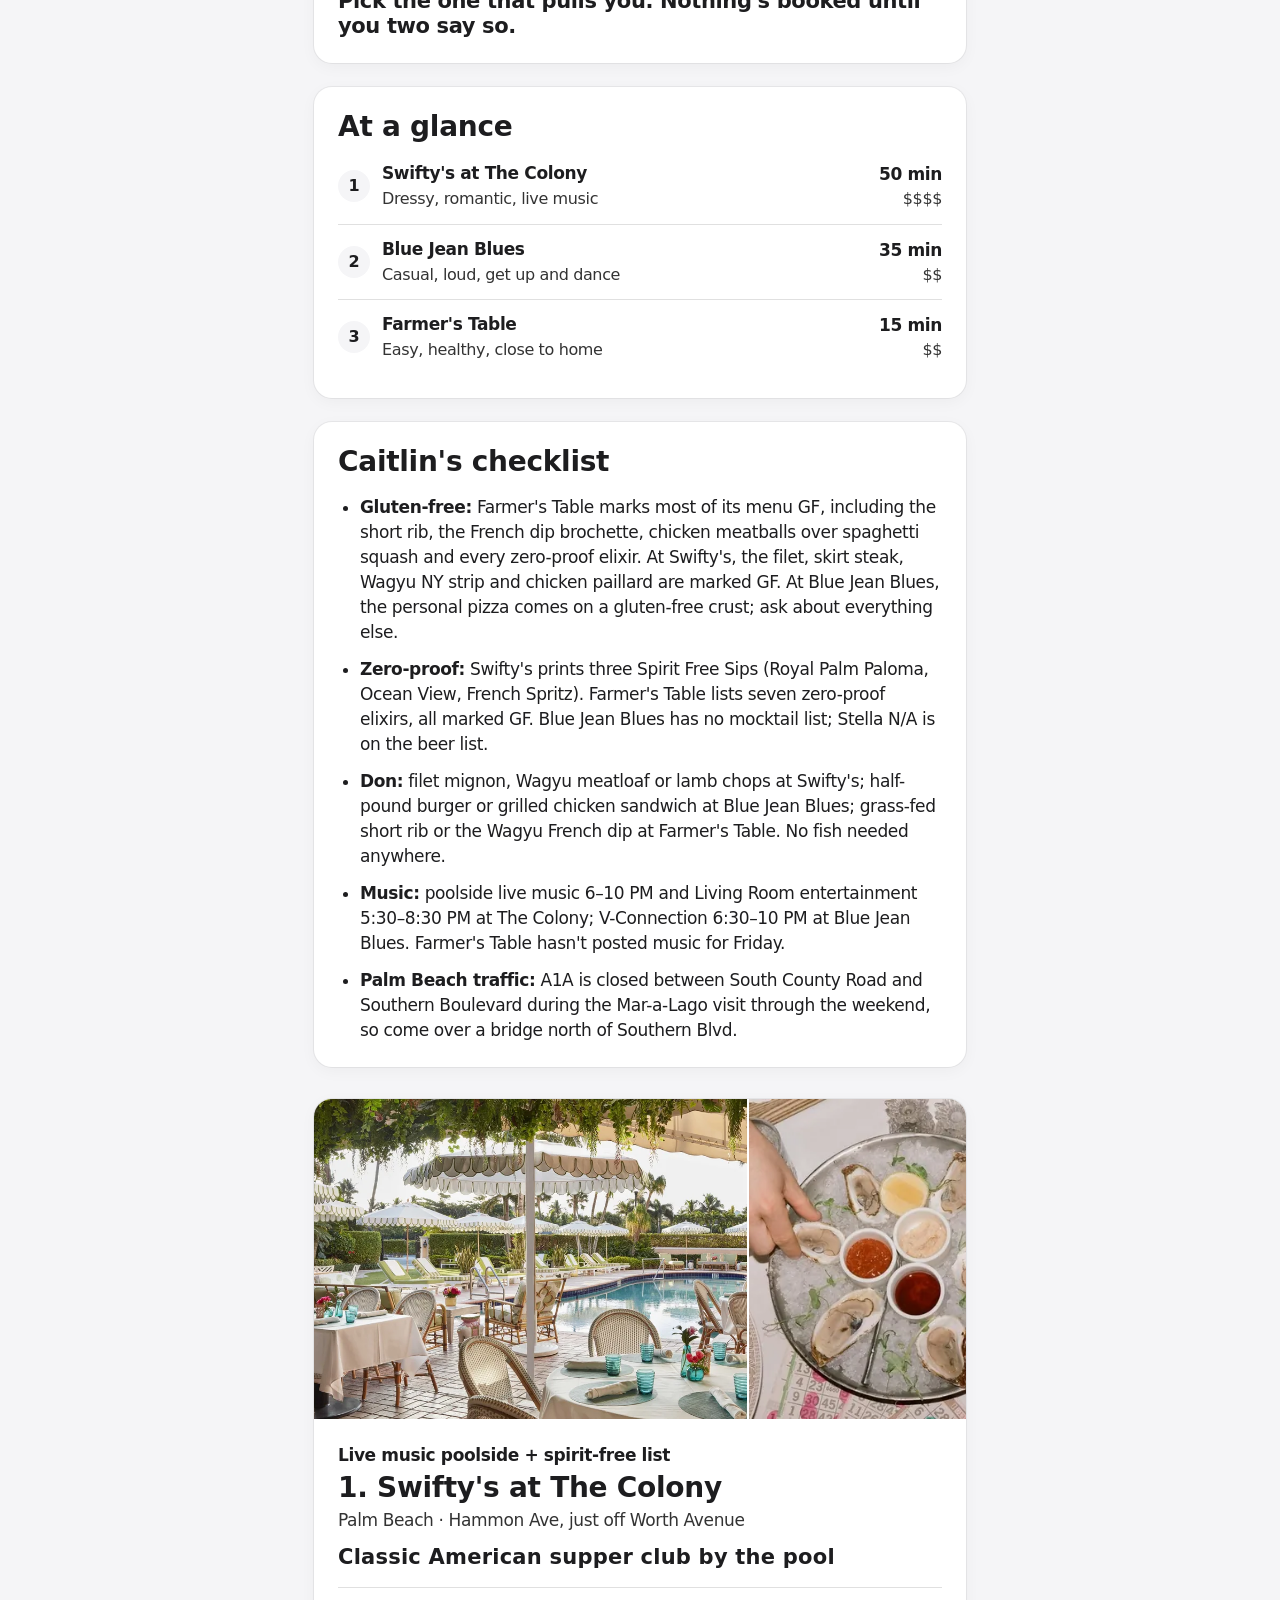
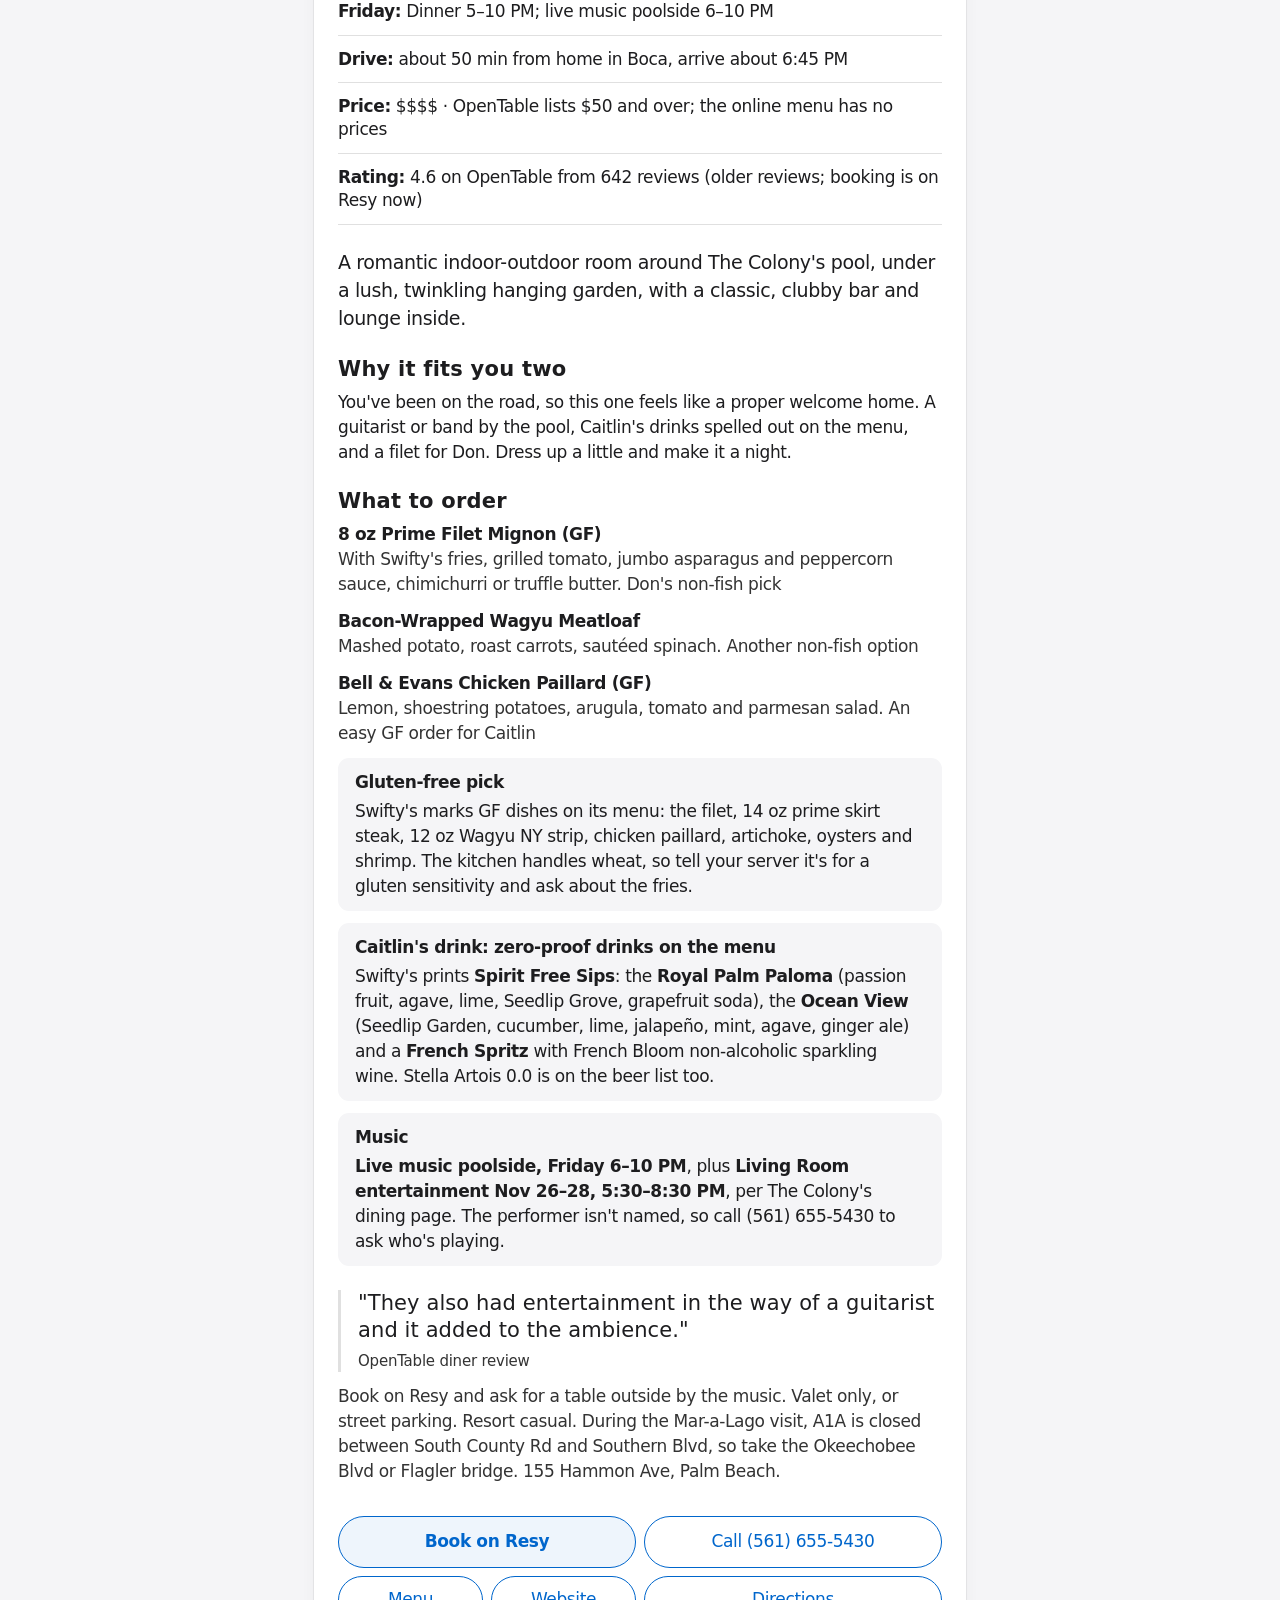
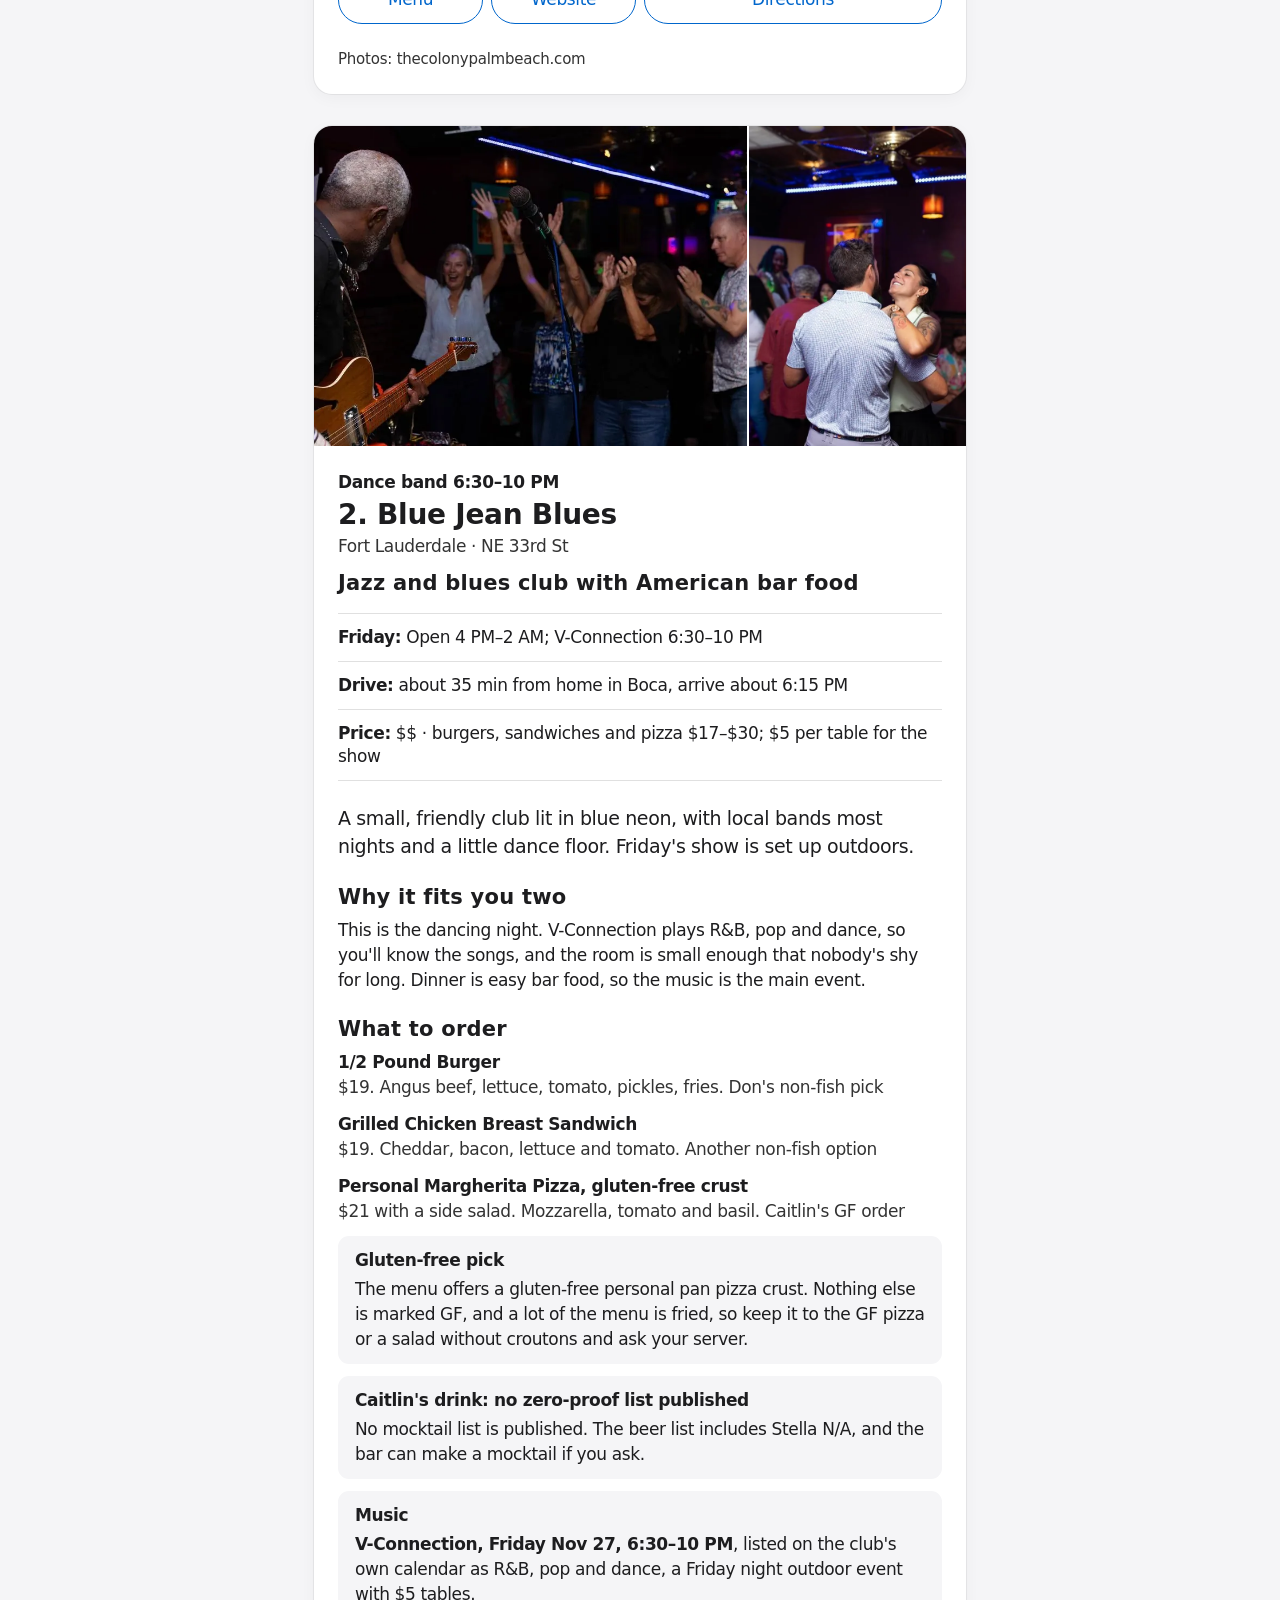
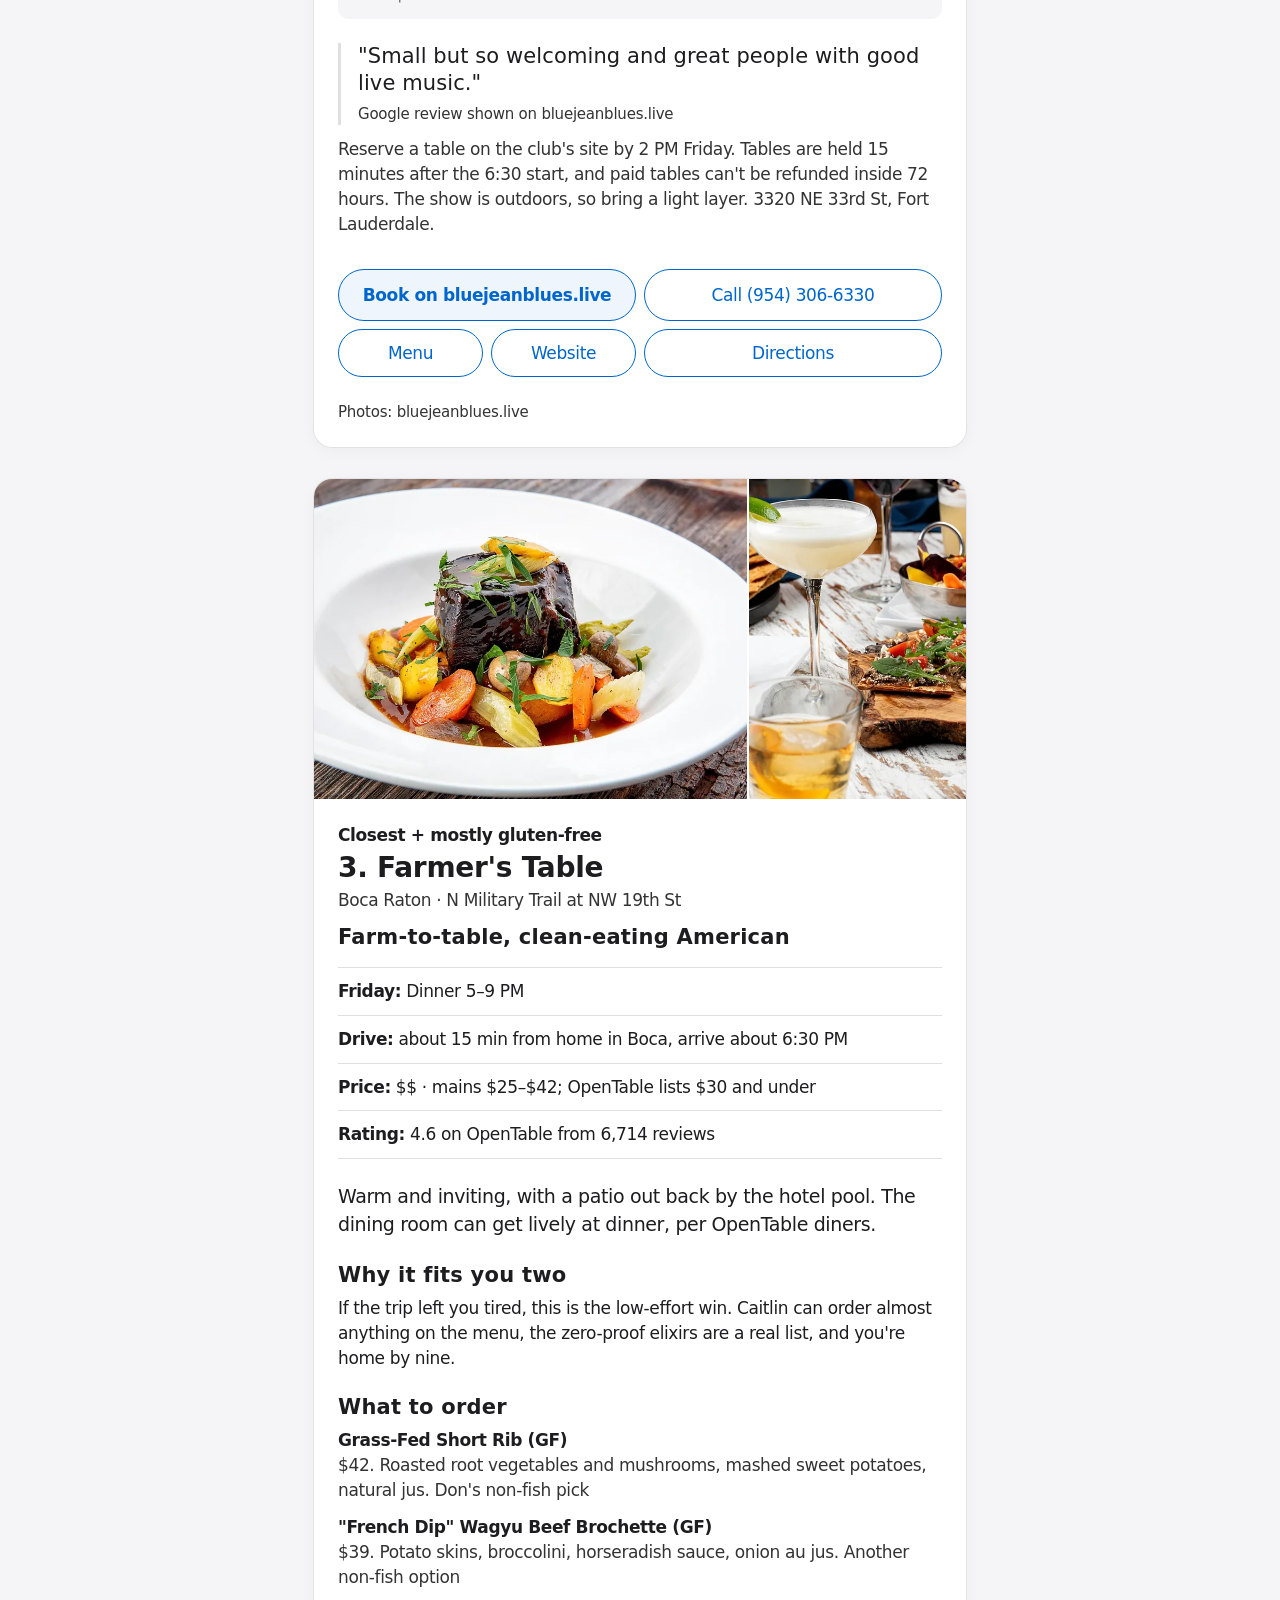
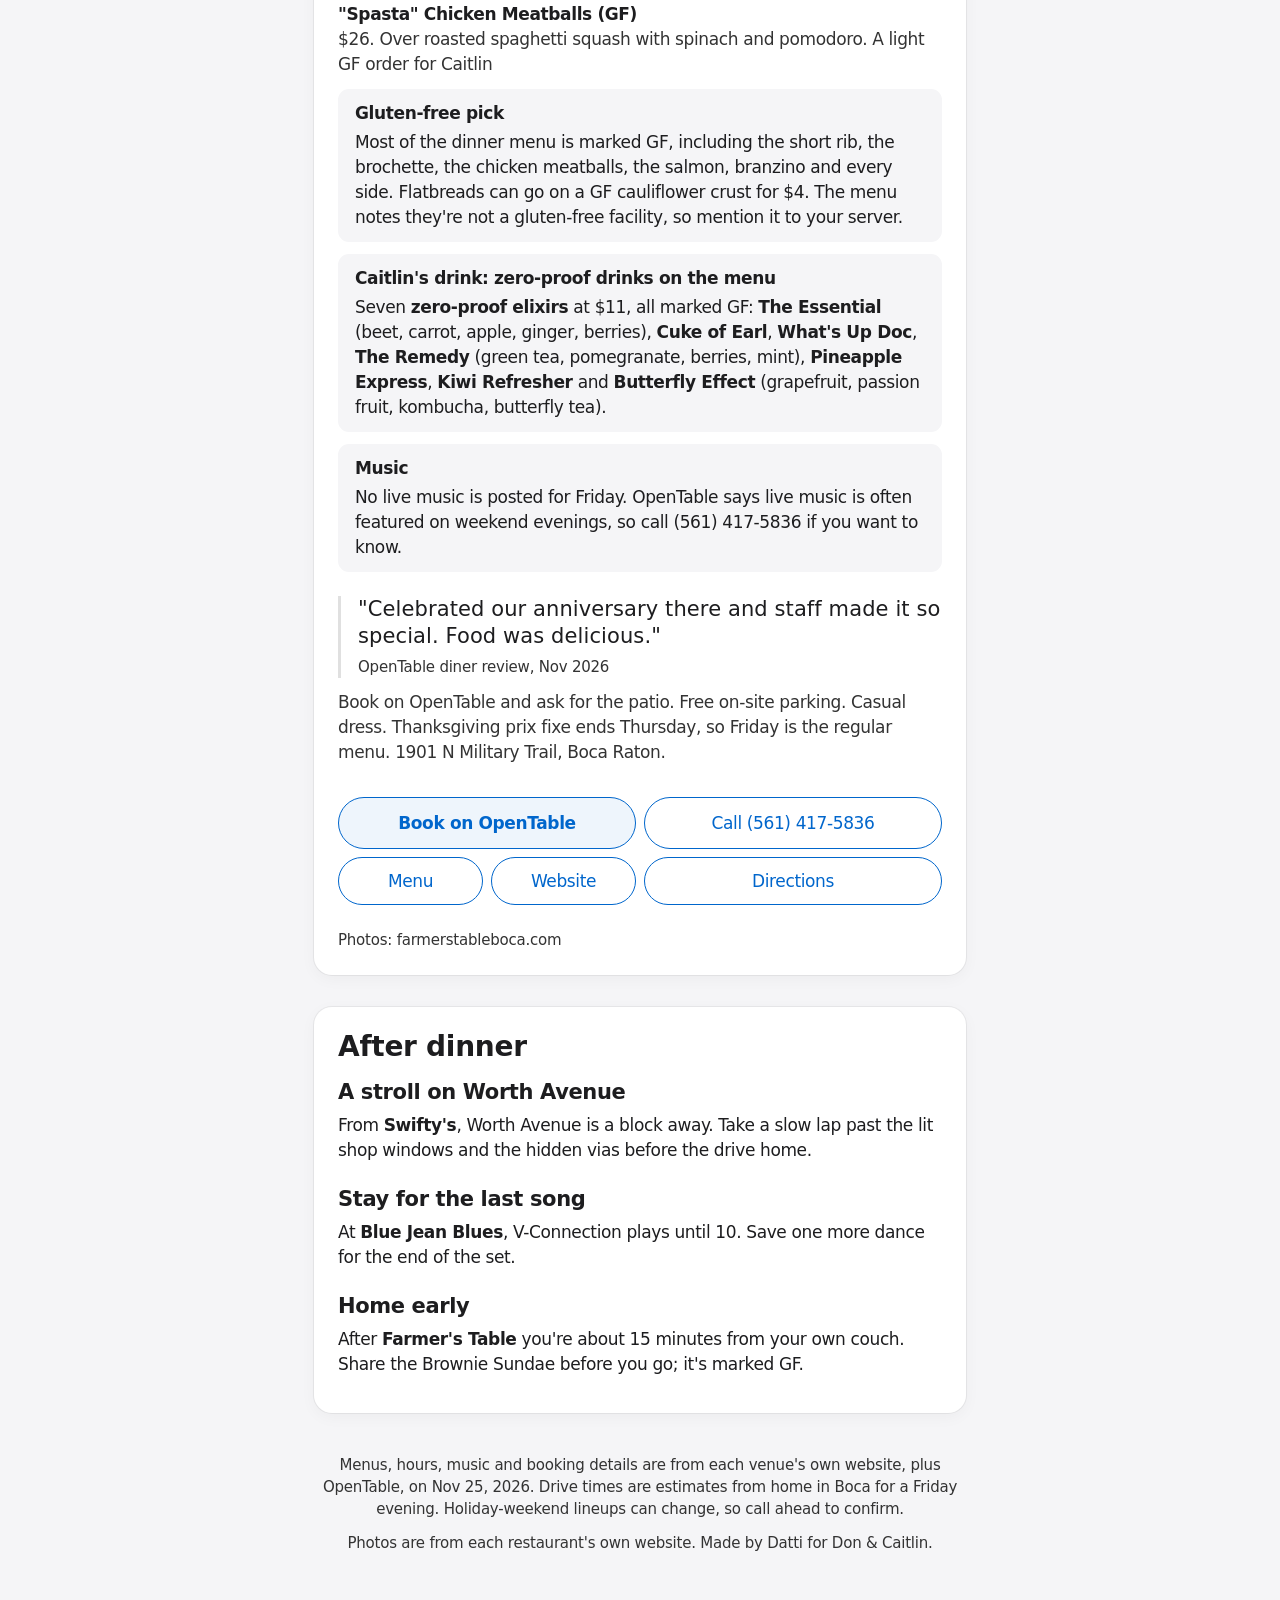
==== commit e63f991a: "Edition 2026-11-27" ====
--- a/index.html
+++ b/index.html
@@ -6,19 +6,19 @@
 <meta name="robots" content="noindex, nofollow">
 <meta name="theme-color" content="#f5f5f7">
 <meta name="color-scheme" content="light">
-<title>Friday Date Night, Nov 13 · Datti</title>
-<meta name="description" content="3 dinner options for Friday, November 13, 2026. Menus, booking and tap-to-call for each.">
+<title>Welcome Home Date Night, Nov 27 · Datti</title>
+<meta name="description" content="3 dinner options for Friday, November 27, 2026. Menus, booking and tap-to-call for each.">
 <meta property="og:type" content="website">
-<meta property="og:title" content="Friday Date Night, Nov 13">
-<meta property="og:description" content="3 dinner options for Friday, November 13, 2026. Menus, booking and tap-to-call for each.">
+<meta property="og:title" content="Welcome Home Date Night, Nov 27">
+<meta property="og:description" content="3 dinner options for Friday, November 27, 2026. Menus, booking and tap-to-call for each.">
 <meta property="og:url" content="https://dfrench222.github.io/date-night/">
-<meta property="og:image" content="https://dfrench222.github.io/date-night/photos/og-2026-11-13.jpg">
+<meta property="og:image" content="https://dfrench222.github.io/date-night/photos/og-2026-11-27.jpg">
 <meta property="og:image:width" content="1200">
 <meta property="og:image:height" content="630">
 <meta name="twitter:card" content="summary_large_image">
-<meta name="twitter:title" content="Friday Date Night, Nov 13">
-<meta name="twitter:description" content="3 dinner options for Friday, November 13, 2026. Menus, booking and tap-to-call for each.">
-<meta name="twitter:image" content="https://dfrench222.github.io/date-night/photos/og-2026-11-13.jpg">
+<meta name="twitter:title" content="Welcome Home Date Night, Nov 27">
+<meta name="twitter:description" content="3 dinner options for Friday, November 27, 2026. Menus, booking and tap-to-call for each.">
+<meta name="twitter:image" content="https://dfrench222.github.io/date-night/photos/og-2026-11-27.jpg">
 <link rel="icon" type="image/svg+xml" href="favicon.svg">
 <style>/* v3 — follows design/DESIGN.md (getdesign.md "apple" package), adapted:
    dark text on light only (no white-on-color), body 17px, min 15px, 44px+ targets. */
@@ -131,128 +131,127 @@
 <body>
 <header class="hero">
   <div class="wrap">
-    <div class="eyebrow">Datti · Date Night Edition No. 7</div>
-    <h1>Friday Date Night</h1>
-    <div class="date">Friday, November 13, 2026</div>
-    <p class="lede">It's been a big, numbers-heavy week, so this edition leans easy and fun. One pick is 15 minutes from home with a gluten-sensitive menu and a piano bar. One is a Bee Gees dinner-and-show in West Palm, made for singing along and dancing to "You Should Be Dancing." And one is dinner in Pineapple Grove, then a one-block walk to an 8-piece Bob Seger tribute at Arts Garage. Each has a non-fish main for Don and a gluten-free route for Caitlin.</p>
-    <ul class="keyfacts"><li><span>Sunset</span><b>about 5:30 PM</b></li><li><span>Live music</span><b>at all 3</b></li><li><span>Closest</span><b>Seasons 52, about 15 min</b></li><li><span>Tickets needed</span><b>Bee Gees show, Arts Garage</b></li></ul>
-    <div class="mosaic"><a href="#s52" aria-label="Seasons 52"><img src="photos/s52a.webp" alt="Seasons 52"></a><a href="#beegees" aria-label="U.S. Bee Gees Dinner &amp; Show"><img src="photos/beegees1.webp" alt="U.S. Bee Gees Dinner &amp; Show"></a><a href="#brule" aria-label="Brulé + Arts Garage"><img src="photos/seger1.webp" alt="Brulé + Arts Garage"></a></div>
+    <div class="eyebrow">Datti · Date Night Edition No. 8</div>
+    <h1>Welcome Home Date Night</h1>
+    <div class="date">Friday, November 27, 2026</div>
+    <p class="lede">Welcome home, Don. The turkey's done and the trip's behind you, so tonight is just for you two. One pick is a candlelit poolside dinner in Palm Beach with live music and a real zero-proof list. One is a Fort Lauderdale blues club with an R&B and pop dance band from 6:30 to 10. And one is a farm-to-table spot 15 minutes from home where almost everything is marked gluten-free. Each has a non-fish main for Don.</p>
+    <ul class="keyfacts"><li><span>Sunset</span><b>about 5:30 PM</b></li><li><span>Dance band</span><b>Blue Jean Blues, 6:30–10 PM</b></li><li><span>Closest</span><b>Farmer&#x27;s Table, about 15 min</b></li><li><span>Zero-proof lists</span><b>Swifty&#x27;s, Farmer&#x27;s Table</b></li></ul>
+    <div class="mosaic"><a href="#swiftys" aria-label="Swifty&#x27;s at The Colony"><img src="photos/swifty1.webp" alt="Swifty&#x27;s at The Colony"></a><a href="#bjb" aria-label="Blue Jean Blues"><img src="photos/bjb1.webp" alt="Blue Jean Blues"></a><a href="#farmers" aria-label="Farmer&#x27;s Table"><img src="photos/ft1.webp" alt="Farmer&#x27;s Table"></a></div>
   </div>
 </header>
-<nav class="jump" aria-label="Jump to a restaurant"><div class="jump-in"><a href="#s52">Seasons 52</a><a href="#beegees">U.S. Bee Gees Dinner &amp; Show</a><a href="#brule">Brulé + Arts Garage</a><a href="#after">After dinner</a></div></nav>
+<nav class="jump" aria-label="Jump to a restaurant"><div class="jump-in"><a href="#swiftys">Swifty&#x27;s at The Colony</a><a href="#bjb">Blue Jean Blues</a><a href="#farmers">Farmer&#x27;s Table</a><a href="#after">After dinner</a></div></nav>
 <main class="wrap">
-  <section class="panel pick" aria-label="Our picks"><div class="row"><div class="kicker">Bob&#x27;s pick</div><h3>Seasons 52</h3><p>The easy win after a long week. It&#x27;s about 15 minutes from home on Glades Road, there&#x27;s a piano bar with live music most nights, and a full gluten-sensitive menu means Caitlin can order without a back-and-forth. Filet mignon, Kona-crusted lamb loin, a pork chop or rotisserie chicken for Don. Ask for a booth or the lakeside patio.</p><a class="go" href="#s52">See Seasons 52</a></div><div class="row"><div class="kicker">Dancing pick</div><h3>U.S. Bee Gees Dinner &amp; Show</h3><p>A five-piece Bee Gees tribute at The Paddock in West Palm, with dinner included: prime rib for Don, and &quot;Night Fever&quot; and &quot;Stayin&#x27; Alive&quot; after. Doors at 6:30, be seated by 7, show at 8. Tickets are $69 to $94 each on Eventbrite, no refunds.</p><a class="go" href="#beegees">See U.S. Bee Gees Dinner &amp; Show</a></div><p class="closer">Pick the one that pulls you. Nothing&#x27;s booked until you two say so.</p></section>
+  <section class="panel pick" aria-label="Our picks"><div class="row"><div class="kicker">Bob&#x27;s pick</div><h3>Swifty&#x27;s at The Colony</h3><p>A welcome-home dinner should feel like an occasion. Swifty&#x27;s sits around The Colony&#x27;s pool under a twinkling hanging garden, with live music poolside from 6 to 10 on Fridays. Caitlin gets a printed spirit-free list, and Don gets a filet, Wagyu meatloaf or lamb chops. Book on Resy and ask for a table outside.</p><a class="go" href="#swiftys">See Swifty&#x27;s at The Colony</a></div><div class="row"><div class="kicker">Dancing pick</div><h3>Blue Jean Blues</h3><p>V-Connection plays R&amp;B, pop and dance music at the club&#x27;s Friday outdoor show, 6:30 to 10 PM, and a table is $5. Burgers, chicken and gluten-free pizza keep dinner simple so you can get up and dance. Table reservations close at 2 PM Friday.</p><a class="go" href="#bjb">See Blue Jean Blues</a></div><p class="closer">Pick the one that pulls you. Nothing&#x27;s booked until you two say so.</p></section>
   <section class="panel" aria-labelledby="glance-h">
     <h2 class="h2" id="glance-h">At a glance</h2>
-    <div class="glance"><a href="#s52"><span class="num">1</span><span class="t"><b>Seasons 52</b><span>Easy, cozy, close to home</span></span><span class="r"><b>15 min</b>$$$</span></a><a href="#beegees"><span class="num">2</span><span class="t"><b>U.S. Bee Gees Dinner &amp; Show</b><span>Sing-along, falsettos, get up and dance</span></span><span class="r"><b>35–40 min</b>$69+</span></a><a href="#brule"><span class="num">3</span><span class="t"><b>Brulé + Arts Garage</b><span>Cozy dinner, then a real concert</span></span><span class="r"><b>25 min</b>$$</span></a></div>
+    <div class="glance"><a href="#swiftys"><span class="num">1</span><span class="t"><b>Swifty&#x27;s at The Colony</b><span>Dressy, romantic, live music</span></span><span class="r"><b>50 min</b>$$$$</span></a><a href="#bjb"><span class="num">2</span><span class="t"><b>Blue Jean Blues</b><span>Casual, loud, get up and dance</span></span><span class="r"><b>35 min</b>$$</span></a><a href="#farmers"><span class="num">3</span><span class="t"><b>Farmer&#x27;s Table</b><span>Easy, healthy, close to home</span></span><span class="r"><b>15 min</b>$$</span></a></div>
   </section>
   <section class="panel check" aria-labelledby="check-h">
     <h2 class="h2" id="check-h">Caitlin's checklist</h2>
-    <ul><li><b>Gluten-free:</b> Seasons 52 has a printed gluten-sensitive menu: filet mignon, lamb loin, pork chop, rotisserie chicken, and flatbreads on a gluten-sensitive crust. At The Paddock, the prime rib with herb-roasted potatoes and vegetables is the simplest order (no substitutions, so ask about the sauce). At Brulé, the salads, desserts like the pistachio crème brûlée and chocolate mousse cake are marked GF; ask about the steaks.</li><li><b>Zero-proof:</b> None of the three publishes a mocktail list online. Brulé lists a Peroni 0.0. Ask the bartender at each for a mocktail.</li><li><b>Don:</b> filet, lamb loin or pork chop at Seasons 52; prime rib at The Paddock; 8 oz tenderloin, NY strip, cowboy ribeye, pork chop or lamb chop at Brulé. No fish needed anywhere.</li><li><b>Music:</b> piano bar at Seasons 52 (call to confirm Friday's pianist); U.S. Bee Gees 8 PM at The Paddock; Beautiful Loser, the Bob Seger tribute, 8 to 10 PM at Arts Garage.</li><li><b>Tickets:</b> the Bee Gees show and Arts Garage both need tickets ahead. Seasons 52 just needs a table.</li></ul>
+    <ul><li><b>Gluten-free:</b> Farmer's Table marks most of its menu GF, including the short rib, the French dip brochette, chicken meatballs over spaghetti squash and every zero-proof elixir. At Swifty's, the filet, skirt steak, Wagyu NY strip and chicken paillard are marked GF. At Blue Jean Blues, the personal pizza comes on a gluten-free crust; ask about everything else.</li><li><b>Zero-proof:</b> Swifty's prints three Spirit Free Sips (Royal Palm Paloma, Ocean View, French Spritz). Farmer's Table lists seven zero-proof elixirs, all marked GF. Blue Jean Blues has no mocktail list; Stella N/A is on the beer list.</li><li><b>Don:</b> filet mignon, Wagyu meatloaf or lamb chops at Swifty's; half-pound burger or grilled chicken sandwich at Blue Jean Blues; grass-fed short rib or the Wagyu French dip at Farmer's Table. No fish needed anywhere.</li><li><b>Music:</b> poolside live music 6–10 PM and Living Room entertainment 5:30–8:30 PM at The Colony; V-Connection 6:30–10 PM at Blue Jean Blues. Farmer's Table hasn't posted music for Friday.</li><li><b>Palm Beach traffic:</b> A1A is closed between South County Road and Southern Boulevard during the Mar-a-Lago visit through the weekend, so come over a bridge north of Southern Blvd.</li></ul>
   </section>
-  <article class="card" id="s52" aria-labelledby="s52-h">
-  <div class="photos n2"><img src="photos/s52a.webp" alt="Seasons 52, photo from Seasons 52 on OpenTable" loading="lazy" decoding="async"><img src="photos/s52b.webp" alt="Seasons 52, photo from Seasons 52 on OpenTable" loading="lazy" decoding="async"></div>
+  <article class="card" id="swiftys" aria-labelledby="swiftys-h">
+  <div class="photos n2"><img src="photos/swifty1.webp" alt="Swifty&#x27;s at The Colony, photo from thecolonypalmbeach.com" loading="lazy" decoding="async"><img src="photos/swifty2.webp" alt="Swifty&#x27;s at The Colony, photo from thecolonypalmbeach.com" loading="lazy" decoding="async"></div>
   <div class="card-body">
-    <div class="badge">Closest + gluten-sensitive menu</div>
-    <h2 id="s52-h">1. Seasons 52</h2>
-    <p class="area">Boca Raton · Glades Rd, off I-95</p>
-    <p class="cuisine">Fresh grill and wine bar</p>
+    <div class="badge">Live music poolside + spirit-free list</div>
+    <h2 id="swiftys-h">1. Swifty&#x27;s at The Colony</h2>
+    <p class="area">Palm Beach · Hammon Ave, just off Worth Avenue</p>
+    <p class="cuisine">Classic American supper club by the pool</p>
     <ul class="facts">
-      <li><b>Friday:</b> Open until 11 PM Friday</li>
+      <li><b>Friday:</b> Dinner 5–10 PM; live music poolside 6–10 PM</li>
+      <li><b>Drive:</b> about 50 min from home in Boca, arrive about 6:45 PM</li>
+      <li><b>Price:</b> $$$$ · OpenTable lists $50 and over; the online menu has no prices</li>
+      <li><b>Rating:</b> 4.6 on OpenTable from 642 reviews (older reviews; booking is on Resy now)</li>
+    </ul>
+    <p class="vibe">A romantic indoor-outdoor room around The Colony&#x27;s pool, under a lush, twinkling hanging garden, with a classic, clubby bar and lounge inside.</p>
+    <h3 class="lbl">Why it fits you two</h3>
+    <p>You&#x27;ve been on the road, so this one feels like a proper welcome home. A guitarist or band by the pool, Caitlin&#x27;s drinks spelled out on the menu, and a filet for Don. Dress up a little and make it a night.</p>
+    <h3 class="lbl">What to order</h3>
+    <div class="dish"><b>8 oz Prime Filet Mignon (GF)</b><span>With Swifty&#x27;s fries, grilled tomato, jumbo asparagus and peppercorn sauce, chimichurri or truffle butter. Don&#x27;s non-fish pick</span></div><div class="dish"><b>Bacon-Wrapped Wagyu Meatloaf</b><span>Mashed potato, roast carrots, sautéed spinach. Another non-fish option</span></div><div class="dish"><b>Bell &amp; Evans Chicken Paillard (GF)</b><span>Lemon, shoestring potatoes, arugula, tomato and parmesan salad. An easy GF order for Caitlin</span></div>
+    <div class="note"><div class="nt">Gluten-free pick</div>Swifty&#x27;s marks GF dishes on its menu: the filet, 14 oz prime skirt steak, 12 oz Wagyu NY strip, chicken paillard, artichoke, oysters and shrimp. The kitchen handles wheat, so tell your server it&#x27;s for a gluten sensitivity and ask about the fries.</div>
+    <div class="note"><div class="nt">Caitlin's drink: zero-proof drinks on the menu</div>Swifty's prints <b>Spirit Free Sips</b>: the <b>Royal Palm Paloma</b> (passion fruit, agave, lime, Seedlip Grove, grapefruit soda), the <b>Ocean View</b> (Seedlip Garden, cucumber, lime, jalapeño, mint, agave, ginger ale) and a <b>French Spritz</b> with French Bloom non-alcoholic sparkling wine. Stella Artois 0.0 is on the beer list too.</div>
+    <div class="note"><div class="nt">Music</div><b>Live music poolside, Friday 6–10 PM</b>, plus <b>Living Room entertainment Nov 26–28, 5:30–8:30 PM</b>, per The Colony's dining page. The performer isn't named, so call (561) 655-5430 to ask who's playing.</div>
+    <blockquote class="quote">&quot;They also had entertainment in the way of a guitarist and it added to the ambience.&quot;<small>OpenTable diner review</small></blockquote>
+    <p class="heads">Book on Resy and ask for a table outside by the music. Valet only, or street parking. Resort casual. During the Mar-a-Lago visit, A1A is closed between South County Rd and Southern Blvd, so take the Okeechobee Blvd or Flagler bridge. 155 Hammon Ave, Palm Beach.</p>
+  </div>
+  <div class="actions">
+    <a class="btn primary" href="https://resy.com/cities/palm-beach-fl/venues/the-colony-hotel" target="_blank" rel="noopener">Book on Resy</a>
+    <a class="btn full" href="tel:+15616555430">Call (561) 655-5430</a>
+    <a class="btn" href="https://thecolonypalmbeach.com/wp-content/uploads/2026/11/Swiftys_2026-2027_WebMenus_All.pdf" target="_blank" rel="noopener">Menu</a><a class="btn" href="https://thecolonypalmbeach.com/dining-entertainment/" target="_blank" rel="noopener">Website</a>
+    <a class="btn full" href="https://www.google.com/maps/search/?api=1&amp;query=The+Colony+Hotel+155+Hammon+Ave+Palm+Beach+FL" target="_blank" rel="noopener">Directions</a>
+  </div>
+  <p class="credit">Photos: thecolonypalmbeach.com</p>
+</article>
+<article class="card" id="bjb" aria-labelledby="bjb-h">
+  <div class="photos n2"><img src="photos/bjb1.webp" alt="Blue Jean Blues, photo from bluejeanblues.live" loading="lazy" decoding="async"><img src="photos/bjb2.webp" alt="Blue Jean Blues, photo from bluejeanblues.live" loading="lazy" decoding="async"></div>
+  <div class="card-body">
+    <div class="badge">Dance band 6:30–10 PM</div>
+    <h2 id="bjb-h">2. Blue Jean Blues</h2>
+    <p class="area">Fort Lauderdale · NE 33rd St</p>
+    <p class="cuisine">Jazz and blues club with American bar food</p>
+    <ul class="facts">
+      <li><b>Friday:</b> Open 4 PM–2 AM; V-Connection 6:30–10 PM</li>
+      <li><b>Drive:</b> about 35 min from home in Boca, arrive about 6:15 PM</li>
+      <li><b>Price:</b> $$ · burgers, sandwiches and pizza $17–$30; $5 per table for the show</li>
+    </ul>
+    <p class="vibe">A small, friendly club lit in blue neon, with local bands most nights and a little dance floor. Friday&#x27;s show is set up outdoors.</p>
+    <h3 class="lbl">Why it fits you two</h3>
+    <p>This is the dancing night. V-Connection plays R&amp;B, pop and dance, so you&#x27;ll know the songs, and the room is small enough that nobody&#x27;s shy for long. Dinner is easy bar food, so the music is the main event.</p>
+    <h3 class="lbl">What to order</h3>
+    <div class="dish"><b>1/2 Pound Burger</b><span>$19. Angus beef, lettuce, tomato, pickles, fries. Don&#x27;s non-fish pick</span></div><div class="dish"><b>Grilled Chicken Breast Sandwich</b><span>$19. Cheddar, bacon, lettuce and tomato. Another non-fish option</span></div><div class="dish"><b>Personal Margherita Pizza, gluten-free crust</b><span>$21 with a side salad. Mozzarella, tomato and basil. Caitlin&#x27;s GF order</span></div>
+    <div class="note"><div class="nt">Gluten-free pick</div>The menu offers a gluten-free personal pan pizza crust. Nothing else is marked GF, and a lot of the menu is fried, so keep it to the GF pizza or a salad without croutons and ask your server.</div>
+    <div class="note"><div class="nt">Caitlin's drink: no zero-proof list published</div>No mocktail list is published. The beer list includes Stella N/A, and the bar can make a mocktail if you ask.</div>
+    <div class="note"><div class="nt">Music</div><b>V-Connection, Friday Nov 27, 6:30–10 PM</b>, listed on the club's own calendar as R&amp;B, pop and dance, a Friday night outdoor event with $5 tables.</div>
+    <blockquote class="quote">&quot;Small but so welcoming and great people with good live music.&quot;<small>Google review shown on bluejeanblues.live</small></blockquote>
+    <p class="heads">Reserve a table on the club&#x27;s site by 2 PM Friday. Tables are held 15 minutes after the 6:30 start, and paid tables can&#x27;t be refunded inside 72 hours. The show is outdoors, so bring a light layer. 3320 NE 33rd St, Fort Lauderdale.</p>
+  </div>
+  <div class="actions">
+    <a class="btn primary" href="https://www.bluejeanblues.live/events/v-connection/" target="_blank" rel="noopener">Book on bluejeanblues.live</a>
+    <a class="btn full" href="tel:+19543066330">Call (954) 306-6330</a>
+    <a class="btn" href="https://www.bluejeanblues.live/menu/" target="_blank" rel="noopener">Menu</a><a class="btn" href="https://www.bluejeanblues.live/" target="_blank" rel="noopener">Website</a>
+    <a class="btn full" href="https://www.google.com/maps/search/?api=1&amp;query=Blue+Jean+Blues+3320+NE+33rd+St+Fort+Lauderdale+FL" target="_blank" rel="noopener">Directions</a>
+  </div>
+  <p class="credit">Photos: bluejeanblues.live</p>
+</article>
+<article class="card" id="farmers" aria-labelledby="farmers-h">
+  <div class="photos n2"><img src="photos/ft1.webp" alt="Farmer&#x27;s Table, photo from farmerstableboca.com" loading="lazy" decoding="async"><img src="photos/ft2.webp" alt="Farmer&#x27;s Table, photo from farmerstableboca.com" loading="lazy" decoding="async"></div>
+  <div class="card-body">
+    <div class="badge">Closest + mostly gluten-free</div>
+    <h2 id="farmers-h">3. Farmer&#x27;s Table</h2>
+    <p class="area">Boca Raton · N Military Trail at NW 19th St</p>
+    <p class="cuisine">Farm-to-table, clean-eating American</p>
+    <ul class="facts">
+      <li><b>Friday:</b> Dinner 5–9 PM</li>
       <li><b>Drive:</b> about 15 min from home in Boca, arrive about 6:30 PM</li>
-      <li><b>Price:</b> $$$ · OpenTable lists $31–$50</li>
-      <li><b>Rating:</b> 4.8 on OpenTable from 12,844 reviews</li>
+      <li><b>Price:</b> $$ · mains $25–$42; OpenTable lists $30 and under</li>
+      <li><b>Rating:</b> 4.6 on OpenTable from 6,714 reviews</li>
     </ul>
-    <p class="vibe">A warm dining room with soft lighting, comfy booths, a piano bar and a tucked-away patio over a lake, per OpenTable diners.</p>
+    <p class="vibe">Warm and inviting, with a patio out back by the hotel pool. The dining room can get lively at dinner, per OpenTable diners.</p>
     <h3 class="lbl">Why it fits you two</h3>
-    <p>After this week, a short drive and a menu Caitlin doesn&#x27;t have to quiz anyone about is worth a lot. Everything is oak-grilled or brick-oven roasted with no fryer in the kitchen, and the piano bar keeps it from feeling like a regular weeknight.</p>
+    <p>If the trip left you tired, this is the low-effort win. Caitlin can order almost anything on the menu, the zero-proof elixirs are a real list, and you&#x27;re home by nine.</p>
     <h3 class="lbl">What to order</h3>
-    <div class="dish"><b>Wood-Grilled Filet Mignon</b><span>Roasted mushrooms, broccolini, Yukon mash, red wine sauce. On the gluten-sensitive menu. Don&#x27;s non-fish pick</span></div><div class="dish"><b>Kona-Crusted Lamb Loin</b><span>Broccolini, Yukon mash, herb butter. On the gluten-sensitive menu</span></div><div class="dish"><b>Rotisserie Half Chicken</b><span>Green beans, wild rice pilaf, lemon-honey glaze. On the gluten-sensitive menu, an easy order for Caitlin</span></div>
-    <div class="note"><div class="nt">Gluten-free pick</div>Seasons 52 prints a gluten-sensitive menu every day (dishes made without gluten-containing ingredients), including the filet, lamb loin, pork chop, rotisserie chicken, golden beet salad and flatbreads on a gluten-sensitive crust. The kitchen is shared, so tell your server.</div>
-    <div class="note"><div class="nt">Caitlin's drink: no zero-proof list published</div>Seasons 52 doesn't post a zero-proof list online. Ask the bartender for a mocktail.</div>
-    <div class="note"><div class="nt">Music</div><b>Piano bar with live entertainment</b>, per the restaurant's listing. Call (561) 998-9952 to confirm Friday's pianist.</div>
-    <blockquote class="quote">&quot;One of the best lamb dishes I have ever had, and at a reasonable price!&quot;<small>OpenTable diner review, Nov 2026</small></blockquote>
-    <p class="heads">Book on OpenTable and ask for a booth or the patio. Valet or self-parking. Casual dress. 2300 NW Executive Center Dr, Boca Raton.</p>
+    <div class="dish"><b>Grass-Fed Short Rib (GF)</b><span>$42. Roasted root vegetables and mushrooms, mashed sweet potatoes, natural jus. Don&#x27;s non-fish pick</span></div><div class="dish"><b>&quot;French Dip&quot; Wagyu Beef Brochette (GF)</b><span>$39. Potato skins, broccolini, horseradish sauce, onion au jus. Another non-fish option</span></div><div class="dish"><b>&quot;Spasta&quot; Chicken Meatballs (GF)</b><span>$26. Over roasted spaghetti squash with spinach and pomodoro. A light GF order for Caitlin</span></div>
+    <div class="note"><div class="nt">Gluten-free pick</div>Most of the dinner menu is marked GF, including the short rib, the brochette, the chicken meatballs, the salmon, branzino and every side. Flatbreads can go on a GF cauliflower crust for $4. The menu notes they&#x27;re not a gluten-free facility, so mention it to your server.</div>
+    <div class="note"><div class="nt">Caitlin's drink: zero-proof drinks on the menu</div>Seven <b>zero-proof elixirs</b> at $11, all marked GF: <b>The Essential</b> (beet, carrot, apple, ginger, berries), <b>Cuke of Earl</b>, <b>What's Up Doc</b>, <b>The Remedy</b> (green tea, pomegranate, berries, mint), <b>Pineapple Express</b>, <b>Kiwi Refresher</b> and <b>Butterfly Effect</b> (grapefruit, passion fruit, kombucha, butterfly tea).</div>
+    <div class="note"><div class="nt">Music</div>No live music is posted for Friday. OpenTable says live music is often featured on weekend evenings, so call (561) 417-5836 if you want to know.</div>
+    <blockquote class="quote">&quot;Celebrated our anniversary there and staff made it so special. Food was delicious.&quot;<small>OpenTable diner review, Nov 2026</small></blockquote>
+    <p class="heads">Book on OpenTable and ask for the patio. Free on-site parking. Casual dress. Thanksgiving prix fixe ends Thursday, so Friday is the regular menu. 1901 N Military Trail, Boca Raton.</p>
   </div>
   <div class="actions">
-    <a class="btn primary" href="https://www.opentable.com/seasons-52-boca-raton" target="_blank" rel="noopener">Book on Book on OpenTable</a>
-    <a class="btn full" href="tel:+15619989952">Call (561) 998-9952</a>
-    <a class="btn" href="https://media.seasons52.com/images/site/ext/nutrition/Seasons52_Specialty.pdf" target="_blank" rel="noopener">Menu</a><a class="btn" href="https://www.seasons52.com/locations/fl/boca-raton/boca-raton/4504" target="_blank" rel="noopener">Website</a>
-    <a class="btn full" href="https://www.google.com/maps/search/?api=1&amp;query=Seasons+52+2300+NW+Executive+Center+Dr+Boca+Raton+FL" target="_blank" rel="noopener">Directions</a>
-  </div>
-  <p class="credit">Photos: Seasons 52 on OpenTable</p>
-</article>
-<article class="card" id="beegees" aria-labelledby="beegees-h">
-  <div class="photos n1"><img src="photos/beegees1.webp" alt="U.S. Bee Gees Dinner &amp; Show, photo from pbkennelclub.com" loading="lazy" decoding="async"></div>
-  <div class="card-body">
-    <div class="badge">Dinner + disco show</div>
-    <h2 id="beegees-h">2. U.S. Bee Gees Dinner &amp; Show</h2>
-    <p class="area">West Palm Beach · The Paddock at PBKC, N Congress Ave</p>
-    <p class="cuisine">Dinner-and-show, set menu</p>
-    <ul class="facts">
-      <li><b>Friday:</b> Doors 6:30 PM, food until 7:45, show 8 PM</li>
-      <li><b>Drive:</b> about 35–40 min from home in Boca, arrive about 6:45 PM</li>
-      <li><b>Price:</b> $$ · $69 (Level Two) to $94 (Level One) per person on Eventbrite</li>
-      <li><b>Rating:</b> Dinner and show included, $69–$94 per ticket</li>
-    </ul>
-    <p class="vibe">A tiered dining room for 300 across from PBI, running a Friday tribute series this November, with chef Wanyou Laurent in the kitchen since 1996.</p>
-    <h3 class="lbl">Why it fits you two</h3>
-    <p>It&#x27;s the dancing night. Two brothers lead the harmonies, and the set runs from &quot;To Love Somebody&quot; through &quot;Night Fever,&quot; &quot;More Than a Woman&quot; and &quot;Stayin&#x27; Alive.&quot; Dinner&#x27;s included, so the only thing to decide is prime rib or chicken.</p>
-    <h3 class="lbl">What to order</h3>
-    <div class="dish"><b>Prime Rib</b><span>With herb-roasted potatoes and vegetables. Don&#x27;s non-fish pick, and the simplest GF order for Caitlin</span></div><div class="dish"><b>Chicken Francese</b><span>With rice and vegetables. Francese is usually flour-dredged, so skip it for GF</span></div><div class="dish"><b>Salad, rolls and dessert</b><span>Included with every dinner</span></div>
-    <div class="note"><div class="nt">Gluten-free pick</div>The show menu is set with no substitutions and nothing is marked gluten-free. The prime rib with herb-roasted potatoes and vegetables is the safest choice. Call (561) 683-2222 before booking to ask about the au jus and whether they can leave off the roll.</div>
-    <div class="note"><div class="nt">Caitlin's drink: no zero-proof list published</div>No zero-proof list published. There's a full bar, so ask for a mocktail.</div>
-    <div class="note"><div class="nt">Music</div><b>U.S. Bee Gees, five-piece tribute, 8 PM</b>, with Todd Pitts, Greg Pitts and Ken Custalow as the Brothers Gibb.</div>
-    <blockquote class="quote">&quot;The falsettos are coming to dinner.&quot;<small>South Florida Insider, Oct 2026</small></blockquote>
-    <p class="heads">Tickets on Eventbrite, no refunds. Be seated by 7 PM. Valet $10. The Paddock is inside the Palm Beach Kennel Club, which also runs off-track betting, so expect that feel on the way in. 1111 N Congress Ave, West Palm Beach.</p>
-  </div>
-  <div class="actions">
-    <a class="btn primary" href="https://www.eventbrite.com/e/pbkc-presents-u-s-bee-gees-a-tribute-to-the-bee-gees-dinner-show-tickets-1984410875347" target="_blank" rel="noopener">Book on Get tickets on Eventbrite</a>
-    <a class="btn full" href="tel:+15616832222">Call (561) 683-2222</a>
-    <a class="btn" href="https://www.eventbrite.com/e/pbkc-presents-u-s-bee-gees-a-tribute-to-the-bee-gees-dinner-show-tickets-1984410875347" target="_blank" rel="noopener">Menu</a><a class="btn" href="https://pbkennelclub.com/e/u-s-bee-gees-tribute/" target="_blank" rel="noopener">Website</a>
-    <a class="btn full" href="https://www.google.com/maps/search/?api=1&amp;query=Palm+Beach+Kennel+Club+1111+N+Congress+Ave+West+Palm+Beach+FL" target="_blank" rel="noopener">Directions</a>
-  </div>
-  <p class="credit">Photos: pbkennelclub.com</p>
-</article>
-<article class="card" id="brule" aria-labelledby="brule-h">
-  <div class="photos n2"><img src="photos/seger1.webp" alt="Brulé + Arts Garage, photo from artsgarage.org and brulegastrokitchen.com" loading="lazy" decoding="async"><img src="photos/brule1.webp" alt="Brulé + Arts Garage, photo from artsgarage.org and brulegastrokitchen.com" loading="lazy" decoding="async"></div>
-  <div class="card-body">
-    <div class="badge">Dinner + a concert one block away</div>
-    <h2 id="brule-h">3. Brulé + Arts Garage</h2>
-    <p class="area">Delray Beach · Pineapple Grove, NE 2nd Ave</p>
-    <p class="cuisine">Gastro-kitchen, then a live rock show</p>
-    <ul class="facts">
-      <li><b>Friday:</b> Brulé open until 11 PM Friday; show 8–10 PM</li>
-      <li><b>Drive:</b> about 25 min from home in Boca, arrive about 6:00 PM</li>
-      <li><b>Price:</b> $$ · Brulé chef&#x27;s cuts $44–$62; show tickets $56.50–$61.50 each</li>
-      <li><b>Rating:</b> Brulé: 4.4 on Restaurantji from 358 ratings</li>
-    </ul>
-    <p class="vibe">Brulé is a small, dim, art-filled bistro with a breezy terrace at 200 NE 2nd Ave. Arts Garage is an intimate concert room at 94 NE 2nd Ave, a short walk down the street.</p>
-    <h3 class="lbl">Why it fits you two</h3>
-    <p>You two love a concert, and this one comes with no parking shuffle: eat at Brulé, walk a block, and catch Beautiful Loser, an 8-piece Bob Seger band whose singer toured for a decade with the Alan Parsons Project.</p>
-    <h3 class="lbl">What to order</h3>
-    <div class="dish"><b>8 oz Tenderloin</b><span>$44, with au poivre, béarnaise or chimichurri. Don&#x27;s non-fish pick</span></div><div class="dish"><b>Grilled Pork Chop</b><span>$40, bacon confit potatoes and Brussels petals. Another non-fish option</span></div><div class="dish"><b>Organic Beet Salad (GF)</b><span>$13. Add grilled chicken for $10, an easy GF order for Caitlin</span></div>
-    <div class="note"><div class="nt">Gluten-free pick</div>Brulé marks several dishes GF: the beet and kale-Brussels salads, the shrimp and lobster ceviche, the gelato, sorbet, macarons, pistachio crème brûlée and chocolate mousse cake. Steaks aren&#x27;t marked, so ask about the sauces and tell your server.</div>
-    <div class="note"><div class="nt">Caitlin's drink: no zero-proof list published</div>No mocktail list. Brulé's menu lists a Peroni 0.0 non-alcoholic beer, and the bartender can make a mocktail.</div>
-    <div class="note"><div class="nt">Music</div><b>Beautiful Loser, the Bob Seger Tribute, Friday 8–10 PM at Arts Garage</b>, an 8-piece band playing Seger's catalog.</div>
-    <blockquote class="quote">&quot;Always great food, always a great atmosphere.&quot;<small>Diner review on Restaurantji</small></blockquote>
-    <p class="heads">Brulé doesn&#x27;t take reservations, so arrive by 6 for an easy dinner before the 8 PM show. Buy Arts Garage tickets ahead. 200 NE 2nd Ave (Brulé) and 94 NE 2nd Ave (Arts Garage), Delray Beach.</p>
-  </div>
-  <div class="actions">
-    <a class="btn primary" href="https://artsgarage.org/event/beautiful-loser-the-bob-seger-tribute-5/" target="_blank" rel="noopener">Book on Get Arts Garage tickets</a>
-    <a class="btn full" href="tel:+15612742046">Call (561) 274-2046</a>
-    <a class="btn" href="https://brulegastrokitchen.com/menus/" target="_blank" rel="noopener">Menu</a><a class="btn" href="https://brulegastrokitchen.com/" target="_blank" rel="noopener">Website</a>
-    <a class="btn full" href="https://www.google.com/maps/search/?api=1&amp;query=Brule+Gastro-Kitchen+200+NE+2nd+Ave+Delray+Beach+FL" target="_blank" rel="noopener">Directions</a>
-  </div>
-  <p class="credit">Photos: artsgarage.org and brulegastrokitchen.com</p>
+    <a class="btn primary" href="https://www.opentable.com/r/farmers-table-boca-raton-raton" target="_blank" rel="noopener">Book on OpenTable</a>
+    <a class="btn full" href="tel:+15614175836">Call (561) 417-5836</a>
+    <a class="btn" href="https://farmerstableboca.com/wp-content/uploads/2026/11/FT-Dinner-Menu_8.5x14_10_2026.pdf" target="_blank" rel="noopener">Menu</a><a class="btn" href="https://farmerstableboca.com/" target="_blank" rel="noopener">Website</a>
+    <a class="btn full" href="https://www.google.com/maps/search/?api=1&amp;query=Farmer%27s+Table+1901+N+Military+Trail+Boca+Raton+FL" target="_blank" rel="noopener">Directions</a>
+  </div>
+  <p class="credit">Photos: farmerstableboca.com</p>
 </article>
 
   <section class="panel" id="after" aria-labelledby="after-h">
     <h2 class="h2" id="after-h">After dinner</h2>
-    <h3>Linger at the piano bar</h3><p>At <b>Seasons 52</b>, move to the piano bar for dessert and ask which desserts are gluten-free tonight.</p><h3>Stay for the encore</h3><p>At <b>The Paddock</b>, the show runs to about 9:30. Save your energy for "You Should Be Dancing."</p><h3>A walk on Atlantic</h3><p>After <b>Arts Garage</b> lets out at 10, take a short walk south to Atlantic Avenue before the drive home.</p>
+    <h3>A stroll on Worth Avenue</h3><p>From <b>Swifty's</b>, Worth Avenue is a block away. Take a slow lap past the lit shop windows and the hidden vias before the drive home.</p><h3>Stay for the last song</h3><p>At <b>Blue Jean Blues</b>, V-Connection plays until 10. Save one more dance for the end of the set.</p><h3>Home early</h3><p>After <b>Farmer's Table</b> you're about 15 minutes from your own couch. Share the Brownie Sundae before you go; it's marked GF.</p>
   </section>
   <footer class="foot">
-    <p>Menus, hours, tickets and music details are from each venue&#x27;s own website, OpenTable, Eventbrite and Restaurantji on Nov 11, 2026. Drive times are estimates from home in Boca for a Friday evening. Lineups can change, so call ahead to confirm.</p>
+    <p>Menus, hours, music and booking details are from each venue&#x27;s own website, plus OpenTable, on Nov 25, 2026. Drive times are estimates from home in Boca for a Friday evening. Holiday-weekend lineups can change, so call ahead to confirm.</p>
     <p>Photos are from each restaurant's own website. Made by Datti for Don &amp; Caitlin.</p>
   </footer>
 </main>
